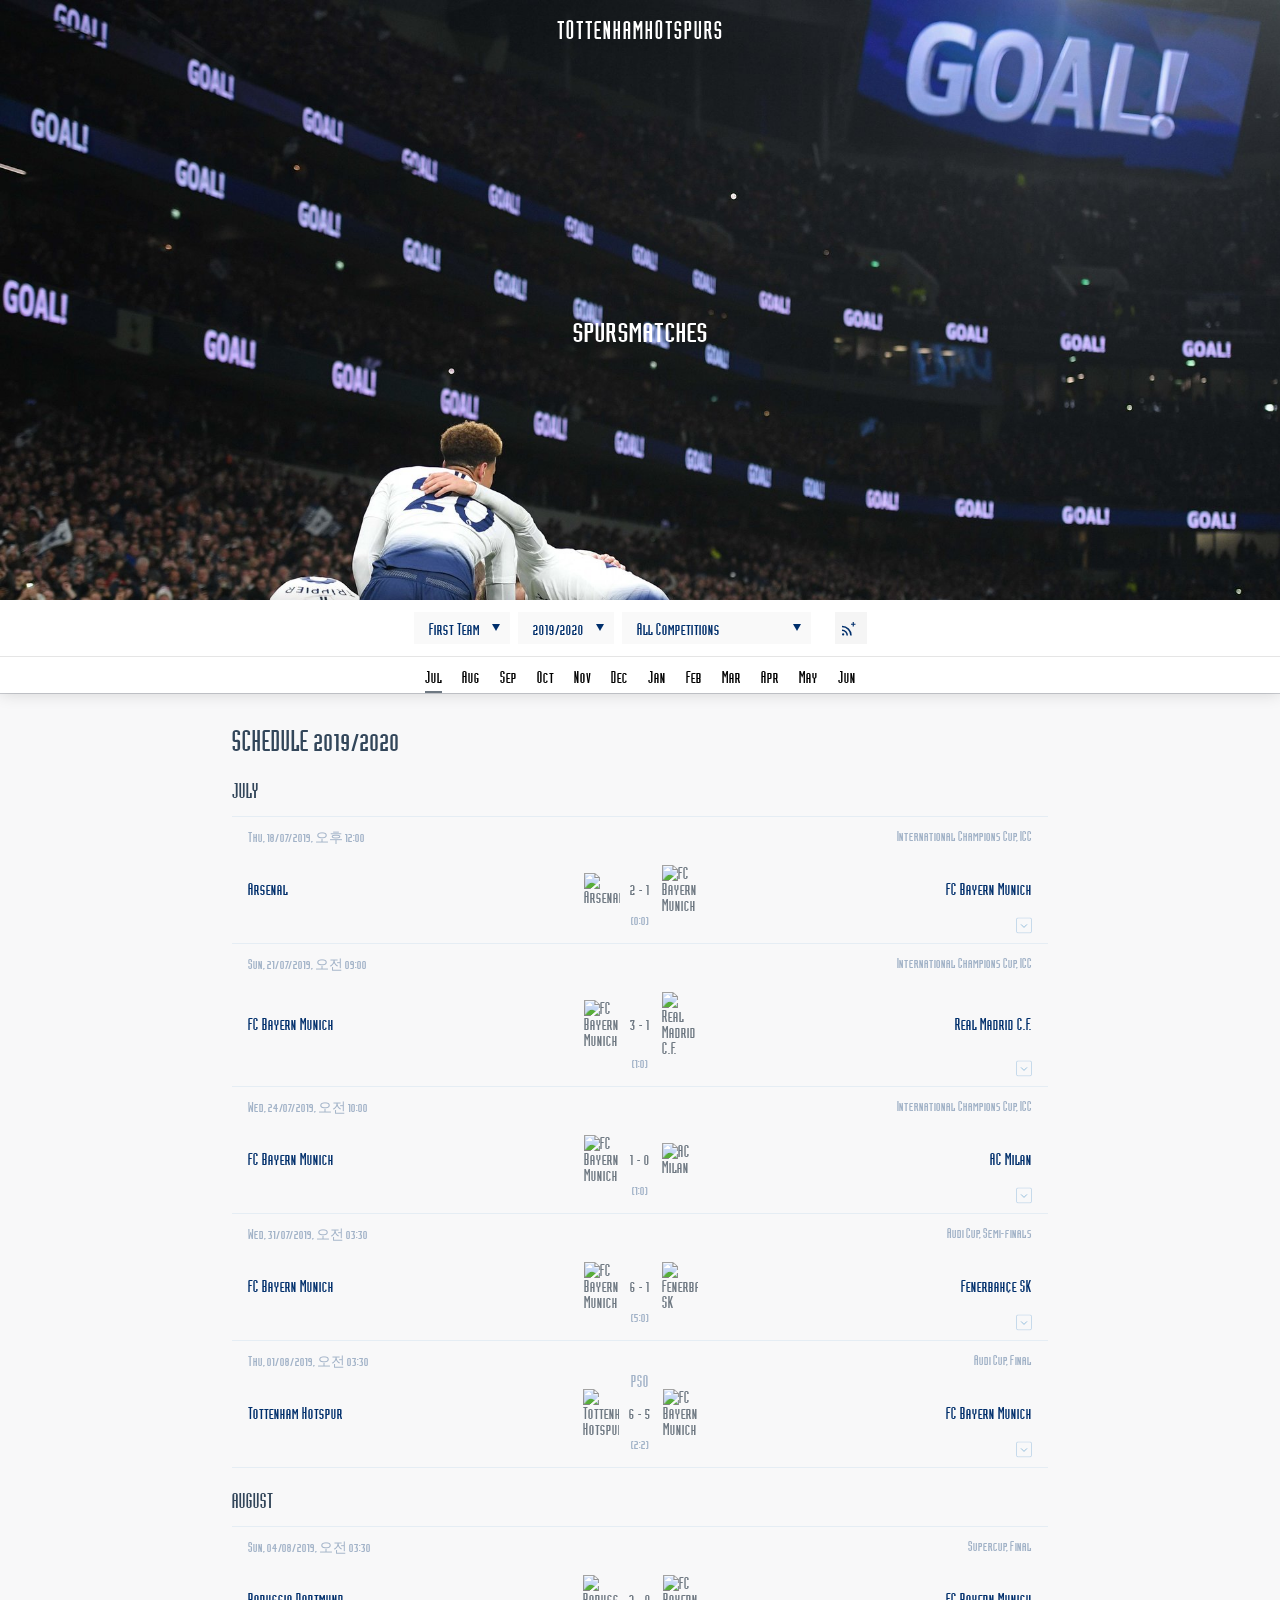
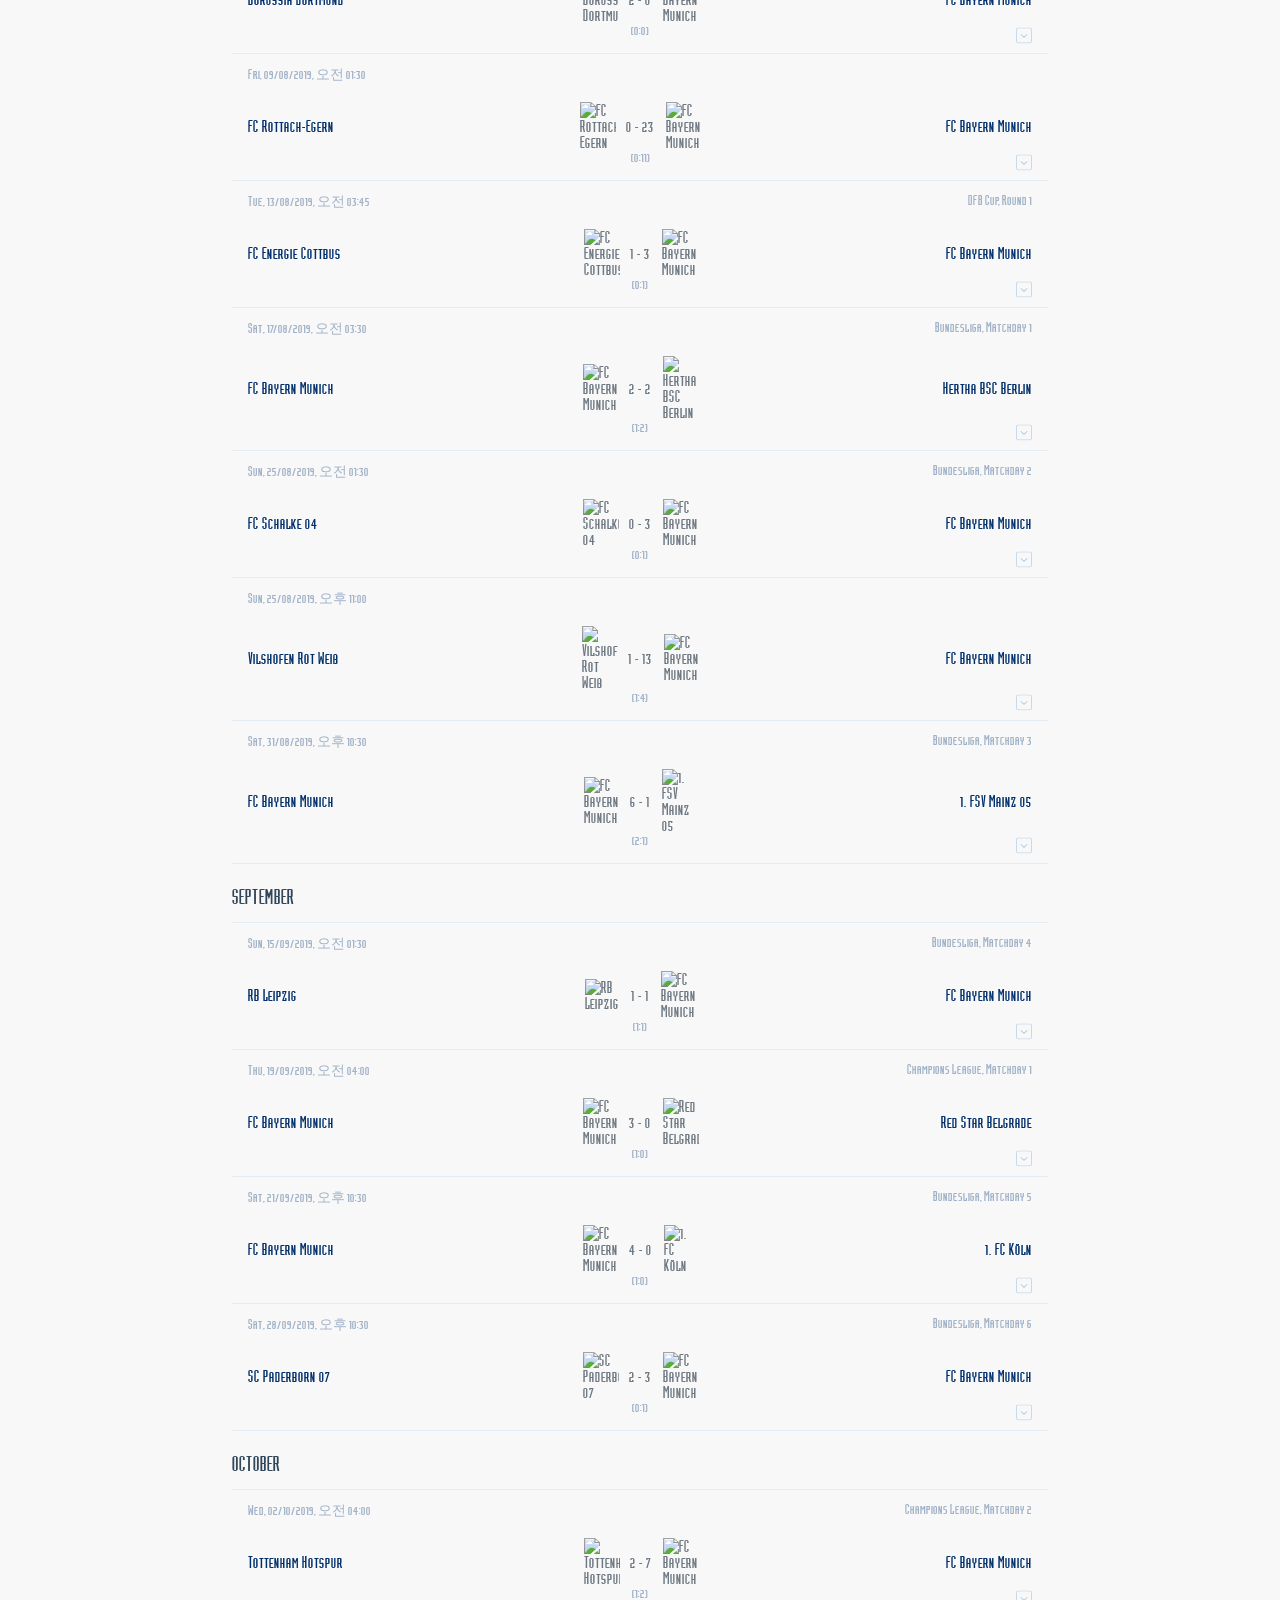
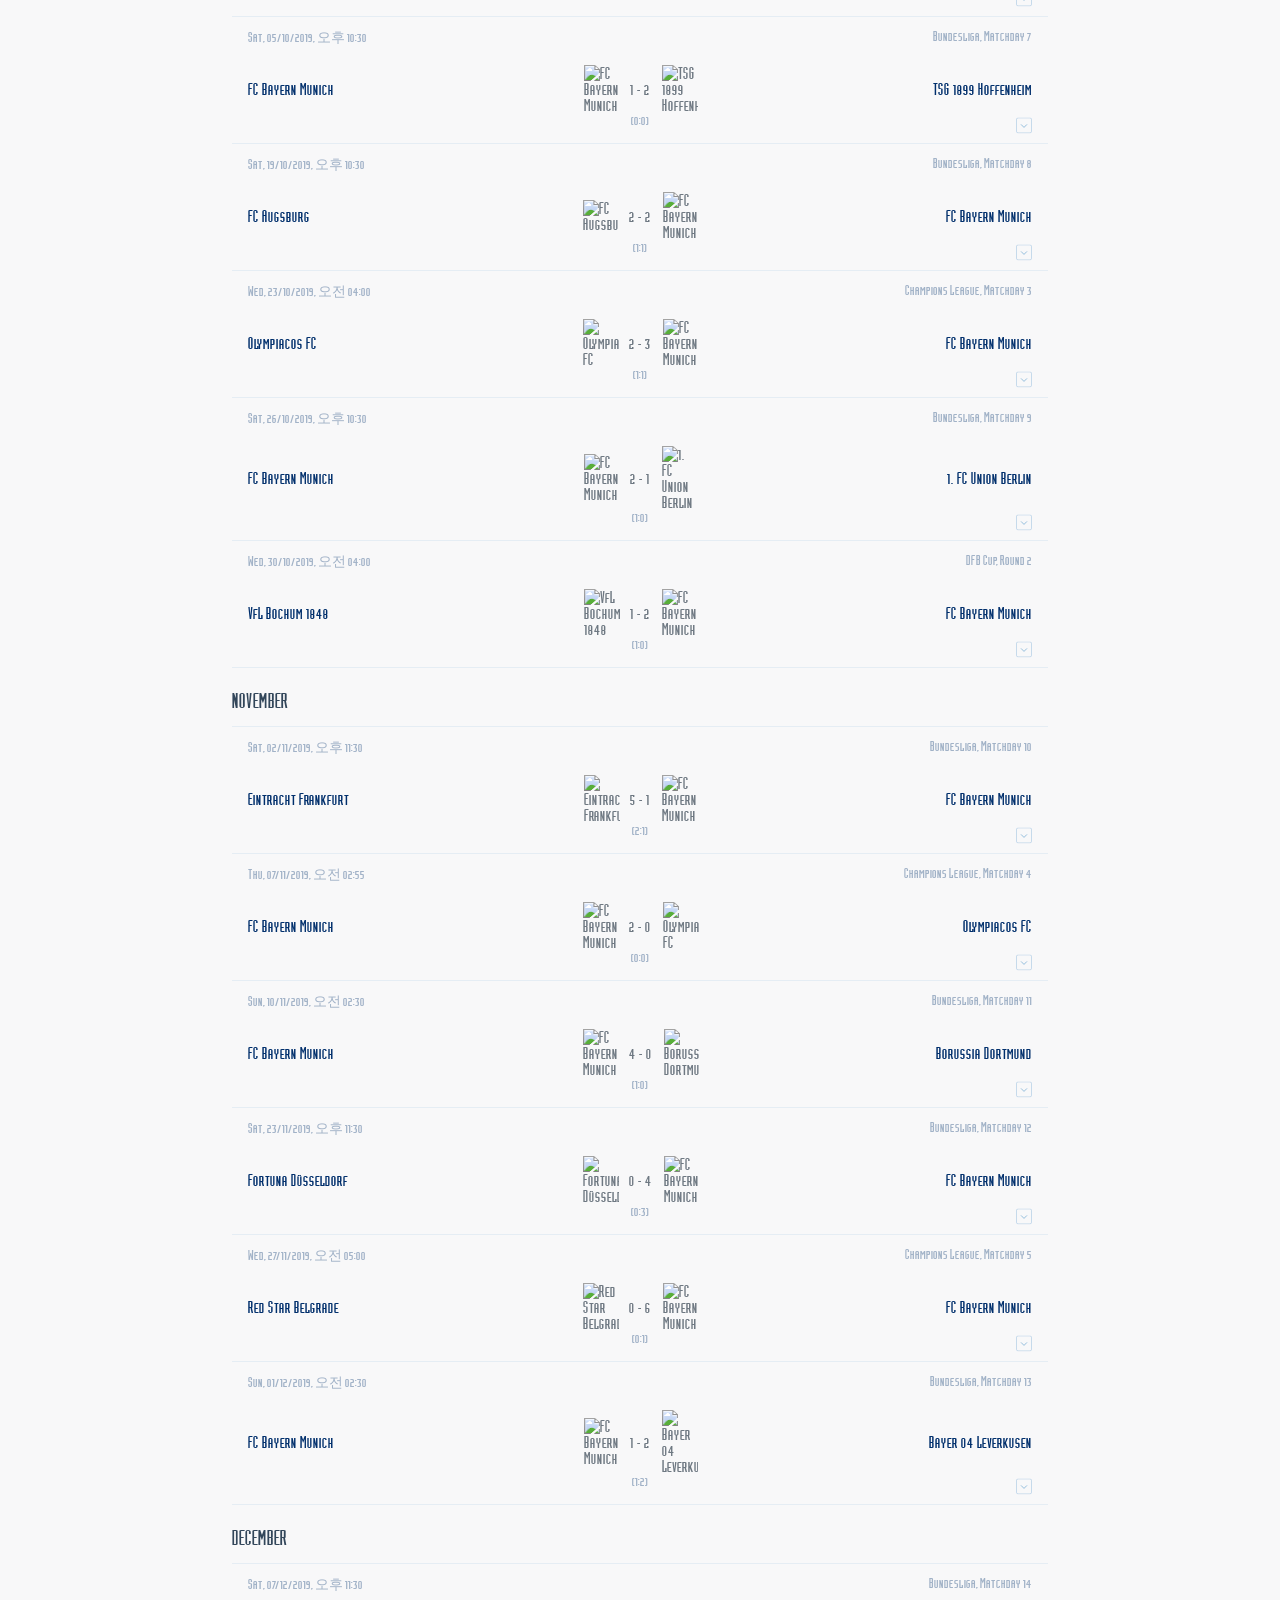
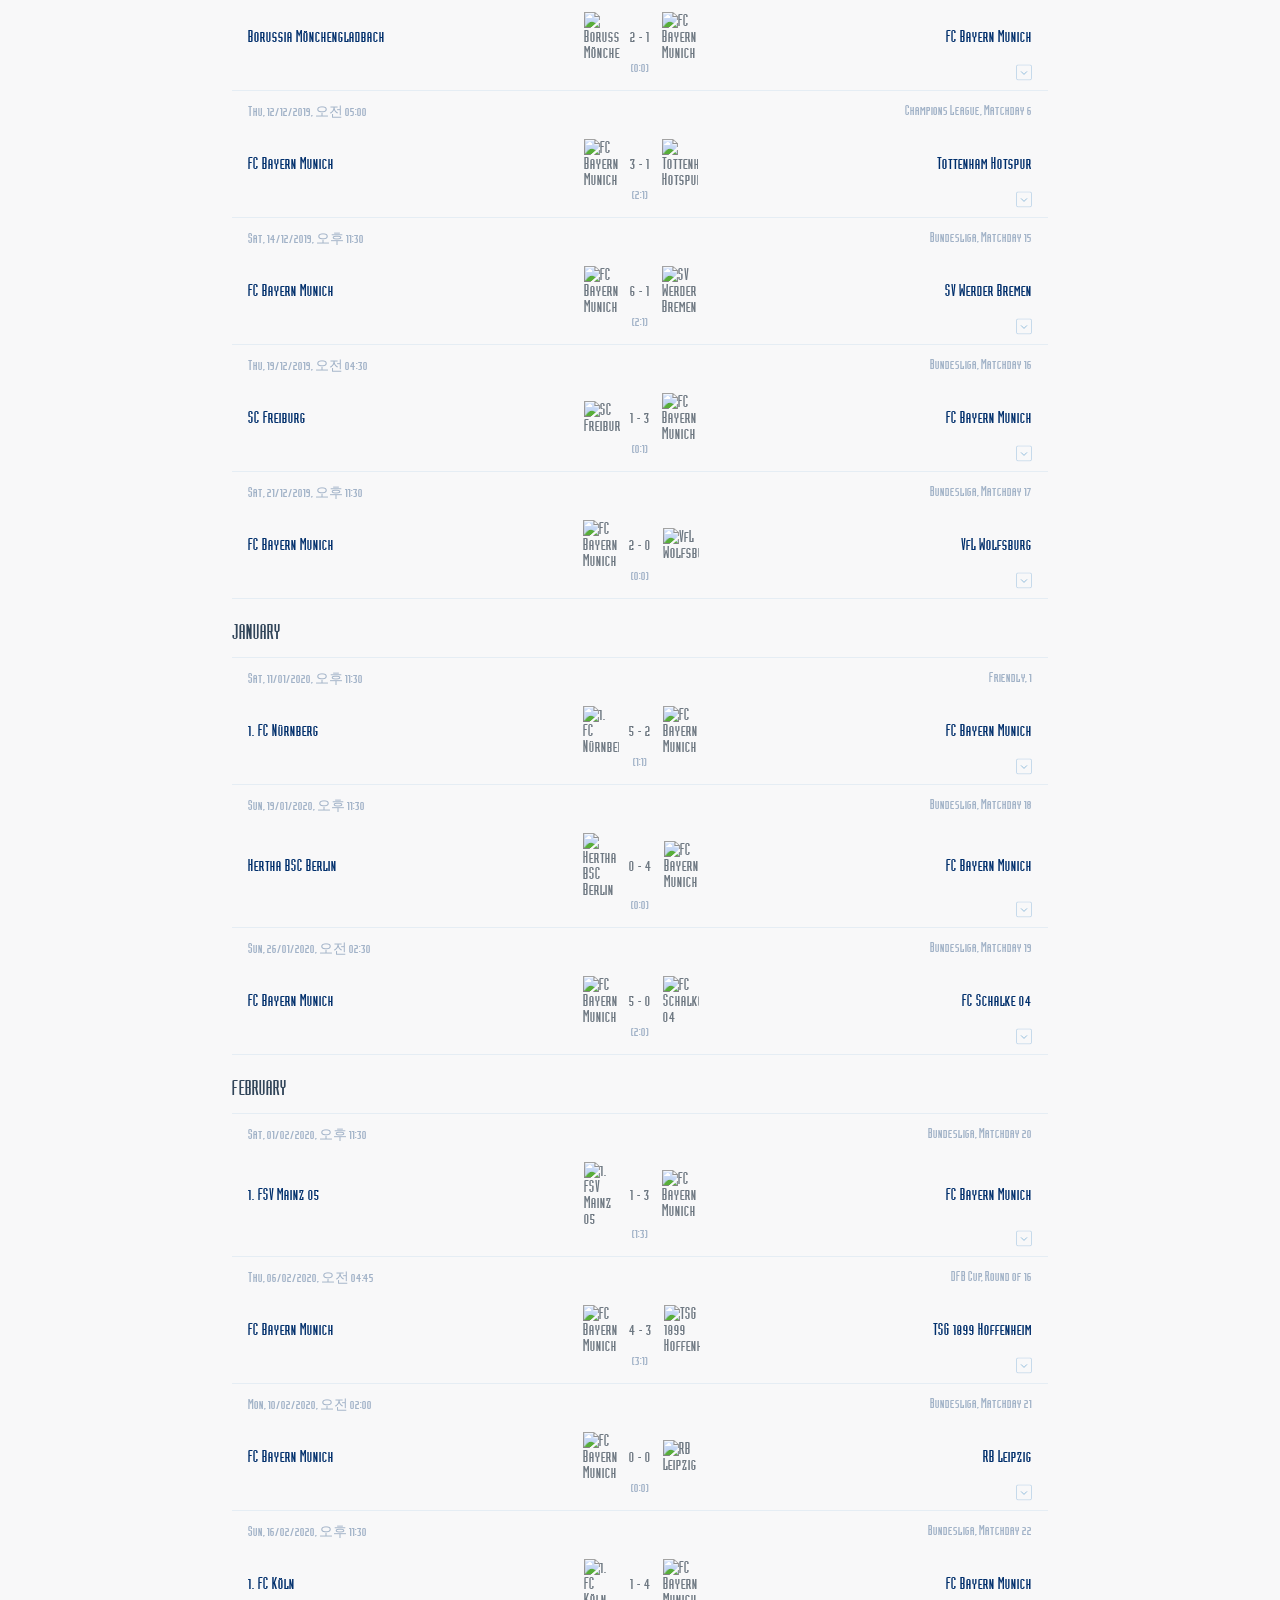
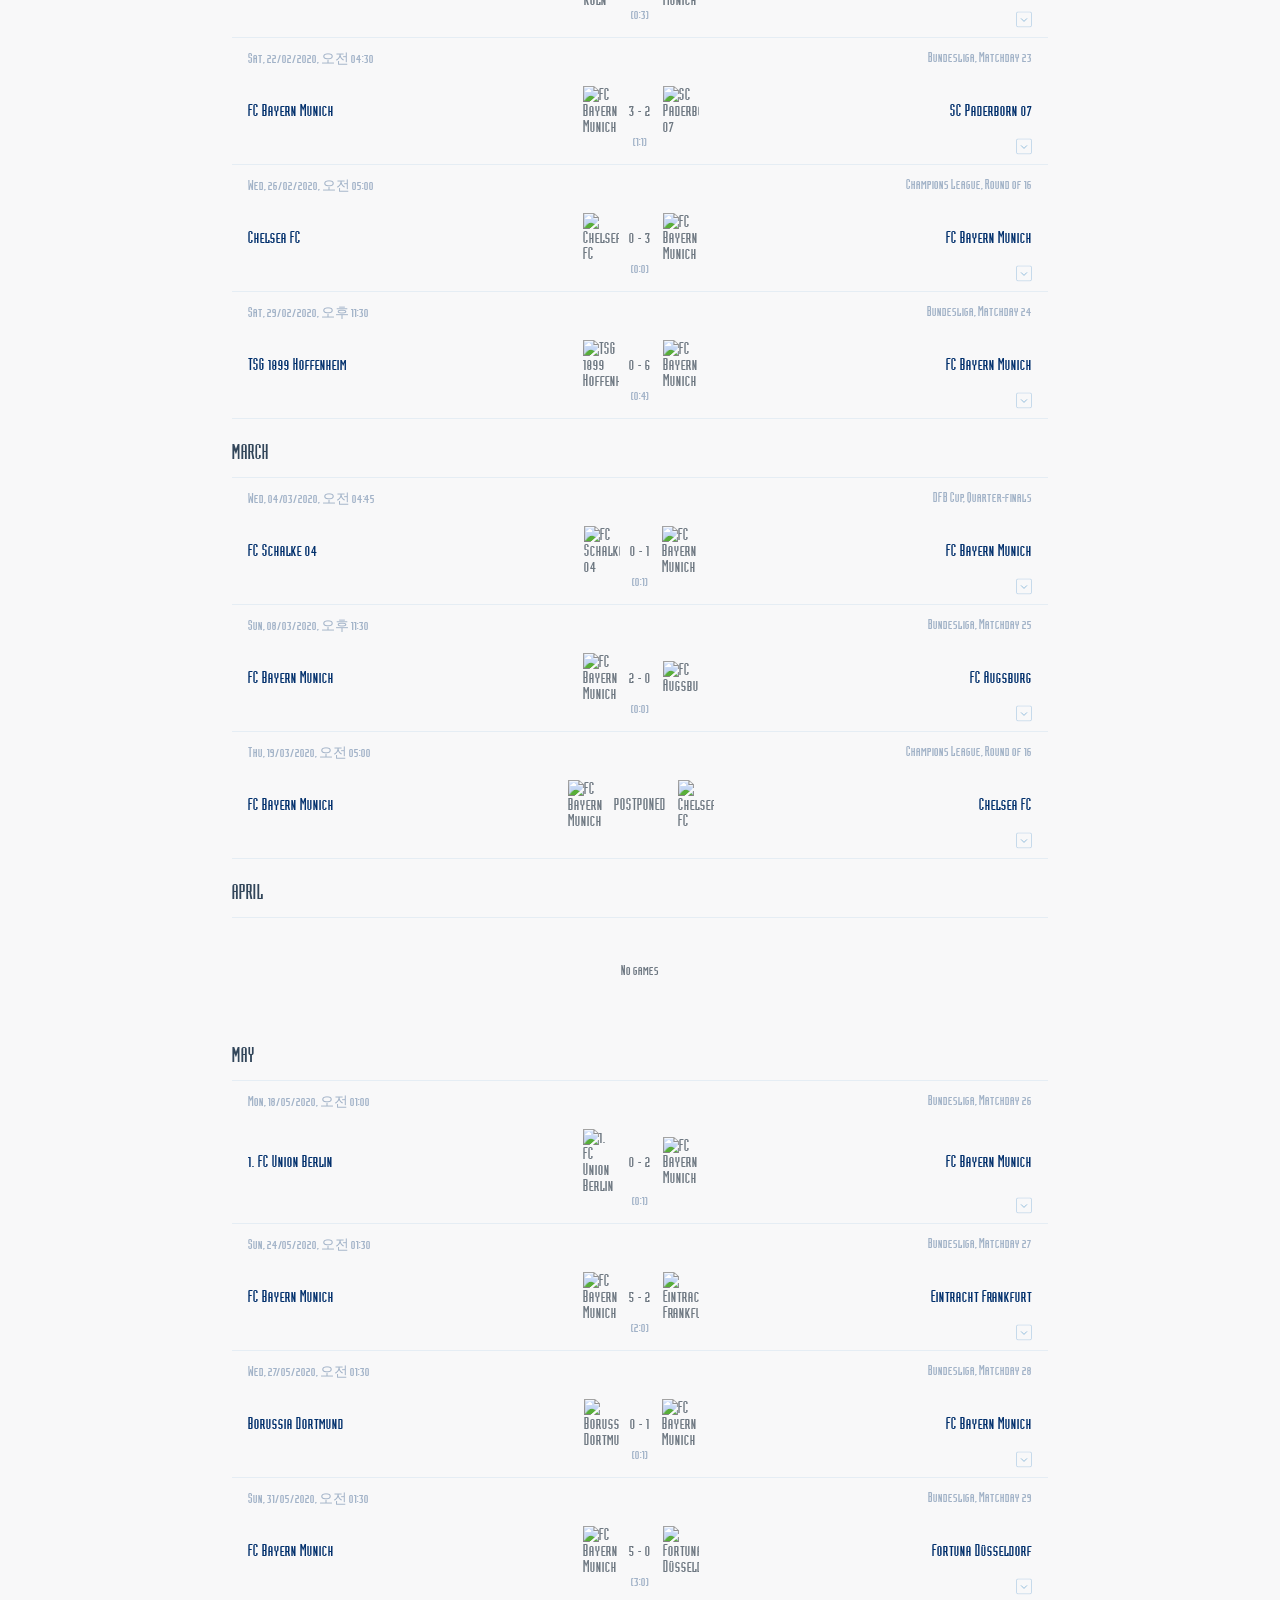
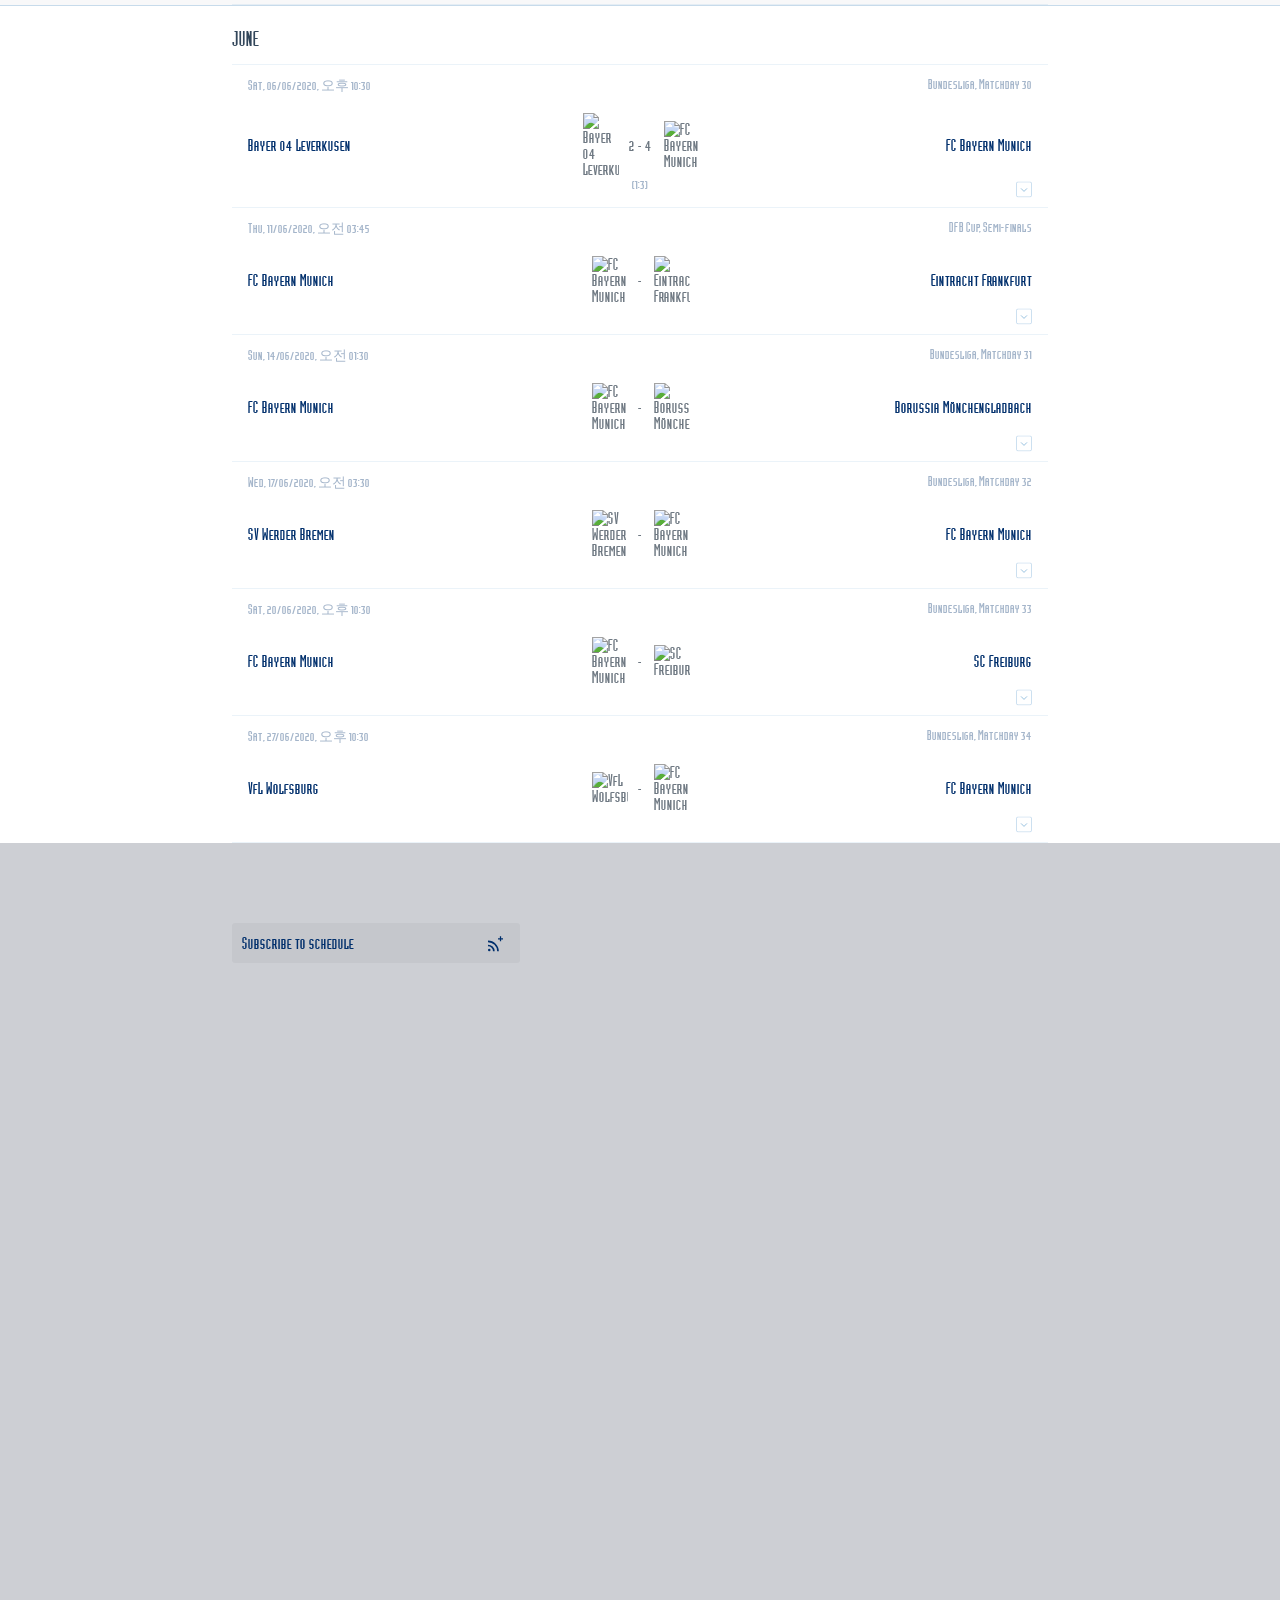
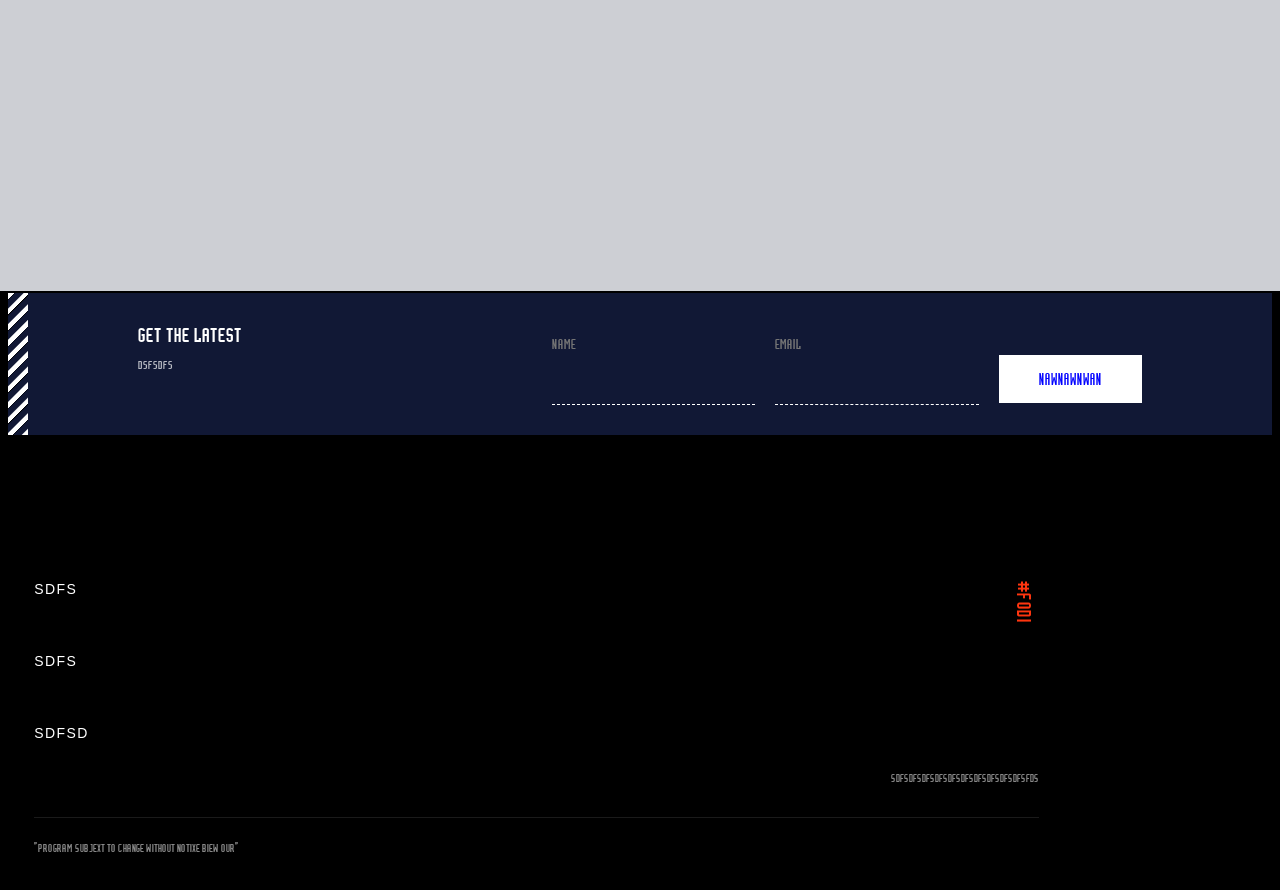
==== 0608mach.html @ 2cc0d345 "aa aa" ====
<!DOCTYPE html>
<html lang="en">
<head>
    <meta charset="UTF-8">
    <meta name="viewport" content="width=device-width, user-scalable=no, initial-scale=1.0, maximum-scale=1.0, minimum-scale=1.0">
    <meta http-equiv="X-UA-Compatible" content="ie=edge">
    <title>Document</title>
    <!-- font awesome -->
    <link rel="stylesheet" href="https://stackpath.bootstrapcdn.com/font-awesome/4.7.0/css/font-awesome.min.css">
    <link rel="stylesheet" href="css/mach.css">
</head>

<body>
   <div id="header"></div>
     <div class="container-fluid hero">
                <h1 id="hero-title">spursmatches</h1>
            </div>
    <div class="main-content-wrapper">
      <section id="content">
       <div class="wrapper">
        <div class="wrapper-inner">
        <div>
         <div class="hst-container" id="fcb-teaser-container">                         <div class="hst-container-item box-basic box-teaser w-3 h-2">
          <div class="fcbm-matchplan">
          <div class="fcbm-matchplan-navigation">
          <div class="fcbm-matchplan-navigation__selection">
           <div class="fcbm-matchplan-navigation__select-team">
           <div class="fcbm-select">
           <select class="fcbm-select__control" data-fcbm-select-url-redirect="">
            <option selected="" value="/en/fixtures/profis">First Team</option>
            <option value="/en/fixtures/amateure">Amateure</option>
            <option value="/en/fixtures/frauen">Women</option>
            <option value="/en/fixtures/frauen-2">Women 2</option>
            <option value="/en/fixtures/u19">U19</option>
            <option value="/en/fixtures/u17">U17</option>
         </select>
            <div class="fcbm-select__arrow">
             <svg class="fcbm-select__arrow-svg" width="8" height="7" viewBox="0 0 8 7" fill="none" xmlns="http://www.w3.org/2000/svg">
                 <path d="M4 7L0 0H8L4 7Z" fill="currentColor"></path>
       </svg>
       </div>
      </div>
      </div>
                                
                                
<div class="fcbm-matchplan-navigation__select-competition">
        <div class="fcbm-select">
         <select class="fcbm-select__control" data-fcbm-select-url-redirect="">
          <option selected="" value="/en/fixtures/profis">All Competitions</option>
          <option value="/en/fixtures/profis?competition=audi-cup">Audi Cup</option>
          <option value="/en/fixtures/profis?competition=audi-summit">Audi Football Summit</option>
          <option value="/en/fixtures/profis?competition=champions-league">Champions League</option>
          <option value="/en/fixtures/profis?competition=freundschaftsspiele">Friendly</option>
          <option value="/en/fixtures/profis?competition=bundesliga">German Bundesliga</option>
          <option value="/en/fixtures/profis?competition=dfb-pokal">German DFB-Pokal</option>
          <option value="/en/fixtures/profis?competition=international-champions-cup">International Champions Cup</option>
          <option value="/en/fixtures/profis?competition=supercup">Supercup</option>
      </select>
          
          
           <div class="fcbm-select__arrow">
           <svg class="fcbm-select__arrow-svg" width="8" height="7" viewBox="0 0 8 7" fill="none" xmlns="http://www.w3.org/2000/svg">
            <path d="M4 7L0 0H8L4 7Z" fill="currentColor"></path>
           </svg>
          </div>
      </div>
 </div>
     <div class="fcbm-matchplan-navigation__select-season fcbm-hide-on-breakpoint-down-medium">
      <div class="fcbm-select">
        <select class="fcbm-select__control" data-fcbm-select-url-redirect="">
          <option selected="" value="/en/fixtures/profis?season=2019-2020">2019/2020</option>
          <option value="/en/fixtures/profis?season=2018-2019">2018/2019</option>
          <option value="/en/fixtures/profis?season=2017-2018">2017/2018</option>
          <option value="/en/fixtures/profis?season=2016-2017">2016/2017</option>
          <option value="/en/fixtures/profis?season=2015-2016">2015/2016</option>
          <option value="/en/fixtures/profis?season=2014-2015">2014/2015</option>
          <option value="/en/fixtures/profis?season=2013-2014">2013/2014</option>
       </select>
        <div class="fcbm-select__arrow">
         <svg class="fcbm-select__arrow-svg" width="8" height="7" viewBox="0 0 8 7" fill="none" xmlns="http://www.w3.org/2000/svg">
         <path d="M4 7L0 0H8L4 7Z" fill="currentColor"></path>
         </svg>
         </div>
     </div>
  </div>
        <div class="fcbm-matchplan-navigation__subscription-button fcbm-hide-on-breakpoint-down-medium">
           <button class="fcbm-subscription__top-button" data-fcbm-js-subscription-button="" data-id="697" data-lang="en}">
           <svg width="24" height="20" class="fcbm-subscription-button__icon" viewBox="0 -4 24 24" fill="none">
            <path d="M12 18C12 11.373 6.627 6 0 6m7 12a7 7 0 0 0-7-7" stroke="#002F6C" stroke-width="2"></path>
             <circle cx="1.5" cy="16.5" r="1.5" fill="#002F6C"></circle>
            <path d="M15 0v6m-3-3h6" stroke="#002F6C" stroke-width="1.5"></path>
            </svg>
           </button>
         </div>


      <div class="fcbm-row fcbm-hide-on-breakpoint-up-medium">
         <div class="fcbm-matchplan-navigation__select-season">
           <div class="fcbm-select">
            <select class="fcbm-select__control" data-fcbm-select-url-redirect="">
                <option selected="" value="/en/fixtures/profis?season=2019-2020">2019/2020</option>
                 <option value="/en/fixtures/profis?season=2018-2019">2018/2019</option>
                 <option value="/en/fixtures/profis?season=2017-2018">2017/2018</option>
                 <option value="/en/fixtures/profis?season=2016-2017">2016/2017</option>
                 <option value="/en/fixtures/profis?season=2015-2016">2015/2016</option>
                 <option value="/en/fixtures/profis?season=2014-2015">2014/2015</option>
                 <option value="/en/fixtures/profis?season=2013-2014">2013/2014</option>
            </select>
                 
                 
              <div class="fcbm-select__arrow">
              <svg class="fcbm-select__arrow-svg" width="8" height="7" viewBox="0 0 8 7" fill="none" xmlns="http://www.w3.org/2000/svg">
              <path d="M4 7L0 0H8L4 7Z" fill="currentColor"></path>
             </svg>
            </div>
         </div>
     </div>
      
      
       <div class="fcbm-matchplan-navigation__subscription-button">
        <button class="fcbm-subscription__top-button" data-fcbm-js-subscription-button="" data-id="697" data-lang="en">
         <svg width="24" height="20" class="fcbm-subscription-button__icon" viewBox="0 -4 24 24" fill="none">
          <path d="M12 18C12 11.373 6.627 6 0 6m7 12a7 7 0 0 0-7-7" stroke="#ffffff" stroke-width="2"></path>
           <circle cx="1.5" cy="16.5" r="1.5" fill="#ffffff"></circle>
            <path d="M15 0v6m-3-3h6" stroke="#ffffff" stroke-width="1.5"></path>
          </svg>
         </button>
       </div>
     </div>
                                        </div>

                                        <div class="fcbm-matchplan-navigation__separator"></div>

                                        <div class="fcbm-matchplan-navigation__month-navigate-container">
                                            <nav class="fcbm-matchplan-navigation__month-navigate">
                                                <div class="fcbm-month-toggle fcbm-unselectable-text">
                                                    <ul class="fcbm-month-toggle__list">
                                                        <li class="fcbm-month-toggle__list-item fcbm-month-toggle__list-item--current">
                                                            <a title="July" class="fcbm-month-toggle__link" href="#fcbm-anchor-month-7-2019">Jul</a>
                                                        </li>
                                                        <li class="fcbm-month-toggle__list-item">
                                                            <a title="August" class="fcbm-month-toggle__link" href="#fcbm-anchor-month-8-2019">Aug</a>
                                                        </li>
                                                        <li class="fcbm-month-toggle__list-item">
                                                            <a title="September" class="fcbm-month-toggle__link" href="#fcbm-anchor-month-9-2019">Sep</a>
                                                        </li>
                                                        <li class="fcbm-month-toggle__list-item">
                                                            <a title="October" class="fcbm-month-toggle__link" href="#fcbm-anchor-month-10-2019">Oct</a>
                                                        </li>
                                                        <li class="fcbm-month-toggle__list-item">
                                                            <a title="November" class="fcbm-month-toggle__link" href="#fcbm-anchor-month-11-2019">Nov</a>
                                                        </li>
                                                        <li class="fcbm-month-toggle__list-item">
                                                            <a title="December" class="fcbm-month-toggle__link" href="#fcbm-anchor-month-12-2019">Dec</a>
                                                        </li>
                                                        <li class="fcbm-month-toggle__list-item">
                                                            <a title="January" class="fcbm-month-toggle__link" href="#fcbm-anchor-month-1-2020">Jan</a>
                                                        </li>
                                                        <li class="fcbm-month-toggle__list-item">
                                                            <a title="February" class="fcbm-month-toggle__link" href="#fcbm-anchor-month-2-2020">Feb</a>
                                                        </li>
                                                        <li class="fcbm-month-toggle__list-item">
                                                            <a title="March" class="fcbm-month-toggle__link" href="#fcbm-anchor-month-3-2020">Mar</a>
                                                        </li>
                                                        <li class="fcbm-month-toggle__list-item">
                                                            <a title="April" class="fcbm-month-toggle__link" href="#fcbm-anchor-month-4-2020">Apr</a>
                                                        </li>
                                                        <li class="fcbm-month-toggle__list-item">
                                                            <a title="May" class="fcbm-month-toggle__link" href="#fcbm-anchor-month-5-2020">May</a>
                                                        </li>
                                                        <li class="fcbm-month-toggle__list-item">
                                                            <a title="June" class="fcbm-month-toggle__link" href="#fcbm-anchor-month-6-2020">Jun</a>
                                                        </li>
                                                    </ul>
                                                </div>
                                            </nav>
                                        </div>
                                    </div>

                                    <div class="fcbm-matchplan-navigation__month-navigate-container-stick">

                                        <nav class="fcbm-matchplan-navigation__month-navigate">
                                            <div class="fcbm-month-toggle fcbm-unselectable-text">
                                                <ul class="fcbm-month-toggle__list">

                                                    <li class="fcbm-month-toggle__list-item ">
                                                        <a title="July" class="fcbm-month-toggle__link" href="#fcbm-anchor-month-7-2019">Jul</a>
                                                    </li>
                                                    <li class="fcbm-month-toggle__list-item ">
                                                        <a title="August" class="fcbm-month-toggle__link" href="#fcbm-anchor-month-8-2019">Aug</a>
                                                    </li>
                                                    <li class="fcbm-month-toggle__list-item ">
                                                        <a title="September" class="fcbm-month-toggle__link" href="#fcbm-anchor-month-9-2019">Sep</a>
                                                    </li>
                                                    <li class="fcbm-month-toggle__list-item ">
                                                        <a title="October" class="fcbm-month-toggle__link" href="#fcbm-anchor-month-10-2019">Oct</a>
                                                    </li>
                                                    <li class="fcbm-month-toggle__list-item ">
                                                        <a title="November" class="fcbm-month-toggle__link" href="#fcbm-anchor-month-11-2019">Nov</a>
                                                    </li>
                                                    <li class="fcbm-month-toggle__list-item ">
                                                        <a title="December" class="fcbm-month-toggle__link" href="#fcbm-anchor-month-12-2019">Dec</a>
                                                    </li>
                                                    <li class="fcbm-month-toggle__list-item ">
                                                        <a title="January" class="fcbm-month-toggle__link" href="#fcbm-anchor-month-1-2020">Jan</a>
                                                    </li>
                                                    <li class="fcbm-month-toggle__list-item ">
                                                        <a title="February" class="fcbm-month-toggle__link" href="#fcbm-anchor-month-2-2020">Feb</a>
                                                    </li>
                                                    <li class="fcbm-month-toggle__list-item ">
                                                        <a title="March" class="fcbm-month-toggle__link" href="#fcbm-anchor-month-3-2020">Mar</a>
                                                    </li>
                                                    <li class="fcbm-month-toggle__list-item ">
                                                        <a title="April" class="fcbm-month-toggle__link" href="#fcbm-anchor-month-4-2020">Apr</a>
                                                    </li>
                                                    <li class="fcbm-month-toggle__list-item ">
                                                        <a title="May" class="fcbm-month-toggle__link" href="#fcbm-anchor-month-5-2020">May</a>
                                                    </li>
                                                    <li class="fcbm-month-toggle__list-item fcbm-month-toggle__list-item--current">
                                                        <a title="June" class="fcbm-month-toggle__link" href="#fcbm-anchor-month-6-2020">Jun</a>
                                                    </li>
                                                </ul>
                                            </div>
                                        </nav>
                                    </div>

                                    <div class="fcbm-matchplan__matches">
                                        <div class="fcbm-matchplan__headline">
                                            <h3>
                                                <!-- @content-start -->
                                                Schedule 2019/2020
                                                <!-- @content-end -->
                                            </h3>
                                        </div>

                                        <div class="fcbm-matchplan__matches-list fcbm-matchplan__matches-list--past">

                                            <div>
                                                <h3 class="fcbm-matchplan__month-name">
                                                    <a id="fcbm-anchor-month-7-2019"></a>July
                                                </h3>
                                                <div class="fcbm-match ">
                                                    <div class="fcbm-match__info">
                                                        <span class="fcbm-match__date" data-match-time="{
                            &quot;type&quot;:&quot;long&quot;,
                            &quot;showDay&quot;:&quot;true&quot;,
                            &quot;migrationDateFormat&quot;:&quot;true&quot;,
                            &quot;startTime&quot;:&quot;2019-07-18T05:00:00+02:00&quot;,
                            &quot;endTime&quot;:&quot;&quot;}">Thu, 18/07/2019, 오후 12:00</span>

                                                        <span class="fcbm-match__competition">
                                                            International Champions Cup, ICC
                                                        </span>
                                                    </div>


                                                    <div class="fcbm-match__prefix">

                                                    </div>
                                                    <div class="fcbm-match__result">
                                                        <div class="fcbm-match__team-name fcbm-match__team-name--home">
                                                            <span class="fcbm-match__team-name-value-long">Arsenal</span>
                                                            <span class="fcbm-match__team-name-value-medium" title="Arsenal">Arsenal</span>
                                                        </div>

                                                        <div class="fcbm-match__scoring">
                                                            <div class="fcbm-match__emblem fcbm-match__emblem--home">
                                                                <img class="fcbm-match__emblem-image" src="https://img.fcbayern.com/image/fetch/f_auto,h_220,q_auto:good,w_220/https://fcbayern.com/binaries/content/gallery/fc-bayern/logos/international/arsenalfc500x500.png%3Fv%3D1468929431134" alt="Arsenal">
                                                            </div>

                                                            <div class="fcbm-match__score">
                                                                2 - 1
                                                            </div>

                                                            <div class="fcbm-match__emblem fcbm-match__emblem--away">
                                                                <img class="fcbm-match__emblem-image" src="https://img.fcbayern.com/image/fetch/f_auto,h_220,q_auto:good,w_220/https://fcbayern.com/binaries/content/gallery/fc-bayern/logos/bundesliga/480px-logo_fc_bayern_munchen.svg.png%3Fv%3D1502975949150" alt="FC Bayern Munich">
                                                            </div>
                                                        </div>

                                                        <div class="fcbm-match__team-name fcbm-match__team-name--away">
                                                            <span class="fcbm-match__team-name-value-long">FC Bayern Munich</span>
                                                            <span class="fcbm-match__team-name-value-medium" title="FC Bayern Munich">FC Bayern</span>
                                                        </div>
                                                    </div>

                                                    <div class="fcbm-match__appendix">
                                                        (0:0)

                                                    </div>


                                                    <div class="fcbm-match__actions">
                                                        <a class="fcb-tooltip fcbm-match__action-toggle" data-fcb-tooltip-class="fcb-tooltip-matchplan" data-fcb-tooltip="#links-entry-July-0">
                                                            <svg class="fcb-tooltip fcbm-match__action-toggle-svg" width="16" height="16" viewBox="0 0 16 16" fill="none" xmlns="http://www.w3.org/2000/svg">
                                                                <path opacity="0.4" d="M5 7L8 10L11 7" stroke="#0066B2"></path>
                                                                <rect opacity="0.2" x="0.5" y="0.5" width="15" height="15" rx="1.5" stroke="#0066B2"></rect>
                                                            </svg>
                                                        </a>

                                                        <!-- Render only as the data source for the `fcb-tooltip` dropdown mechanism -->
                                                        <ul class="fcbm-match__actions-template" id="links-entry-July-0">
                                                            <li>
                                                                <a href="/en/matches/profis/international-champions-cup/2019-2020/fc-arsenal-fc-bayern-muenchen-18-07-2019-matchreport" title="Match report">
                                                                    Match report
                                                                </a>
                                                                <a href="/en/matches/profis/international-champions-cup/2019-2020/fc-arsenal-fc-bayern-muenchen-18-07-2019-images" title="Gallery">
                                                                    Gallery
                                                                </a>
                                                                <a href="/en/matches/profis/international-champions-cup/2019-2020/fc-arsenal-fc-bayern-muenchen-18-07-2019-videos" title="FC Bayern.tv">
                                                                    FC Bayern.tv
                                                                </a>
                                                                <a href="/en/matches/profis/international-champions-cup/2019-2020/fc-arsenal-fc-bayern-muenchen-18-07-2019-schedule" title="Schedule">
                                                                    Schedule
                                                                </a>
                                                                <a href="/en/matches/profis/international-champions-cup/2019-2020/fc-arsenal-fc-bayern-muenchen-18-07-2019-lineup" title="Line-up">
                                                                    Line-up
                                                                </a>
                                                                <a href="/en/matches/profis/international-champions-cup/2019-2020/fc-arsenal-fc-bayern-muenchen-18-07-2019-preliminary-report" title="Match preview">
                                                                    Match preview
                                                                </a>
                                                                <a href="/en/matches/profis/international-champions-cup/2019-2020/fc-arsenal-fc-bayern-muenchen-18-07-2019-matchstatistics" title="Match stats">
                                                                    Match stats
                                                                </a>
                                                                <a href="/en/matches/profis/international-champions-cup/2019-2020/fc-arsenal-fc-bayern-muenchen-18-07-2019-news" title="News">
                                                                    News
                                                                </a>
                                                            </li>
                                                        </ul>
                                                    </div>
                                                </div>
                                                <div class="fcbm-match ">
                                                    <div class="fcbm-match__info">
                                                        <span class="fcbm-match__date" data-match-time="{
                            &quot;type&quot;:&quot;long&quot;,
                            &quot;showDay&quot;:&quot;true&quot;,
                            &quot;migrationDateFormat&quot;:&quot;true&quot;,
                            &quot;startTime&quot;:&quot;2019-07-21T02:00:00+02:00&quot;,
                            &quot;endTime&quot;:&quot;&quot;}">Sun, 21/07/2019, 오전 09:00</span>

                                                        <span class="fcbm-match__competition">
                                                            International Champions Cup, ICC
                                                        </span>
                                                    </div>


                                                    <div class="fcbm-match__prefix">

                                                    </div>
                                                    <div class="fcbm-match__result">
                                                        <div class="fcbm-match__team-name fcbm-match__team-name--home">
                                                            <span class="fcbm-match__team-name-value-long">FC Bayern Munich</span>
                                                            <span class="fcbm-match__team-name-value-medium" title="FC Bayern Munich">FC Bayern</span>
                                                        </div>

                                                        <div class="fcbm-match__scoring">
                                                            <div class="fcbm-match__emblem fcbm-match__emblem--home">
                                                                <img class="fcbm-match__emblem-image" src="https://img.fcbayern.com/image/fetch/f_auto,h_220,q_auto:good,w_220/https://fcbayern.com/binaries/content/gallery/fc-bayern/logos/bundesliga/480px-logo_fc_bayern_munchen.svg.png%3Fv%3D1502975949150" alt="FC Bayern Munich">
                                                            </div>

                                                            <div class="fcbm-match__score">
                                                                3 - 1
                                                            </div>

                                                            <div class="fcbm-match__emblem fcbm-match__emblem--away">
                                                                <img class="fcbm-match__emblem-image" src="https://img.fcbayern.com/image/fetch/f_auto,h_220,q_auto:good,w_220/https://fcbayern.com/binaries/content/gallery/fc-bayern/logos/international/real_madrid_logo.png%3Fv%3D1467022930234" alt="Real Madrid C.F.">
                                                            </div>
                                                        </div>

                                                        <div class="fcbm-match__team-name fcbm-match__team-name--away">
                                                            <span class="fcbm-match__team-name-value-long">Real Madrid C.F.</span>
                                                            <span class="fcbm-match__team-name-value-medium" title="Real Madrid C.F.">Real Madrid</span>
                                                        </div>
                                                    </div>

                                                    <div class="fcbm-match__appendix">
                                                        (1:0)

                                                    </div>


                                                    <div class="fcbm-match__actions">
                                                        <a class="fcb-tooltip fcbm-match__action-toggle" data-fcb-tooltip-class="fcb-tooltip-matchplan" data-fcb-tooltip="#links-entry-July-1">
                                                            <svg class="fcb-tooltip fcbm-match__action-toggle-svg" width="16" height="16" viewBox="0 0 16 16" fill="none" xmlns="http://www.w3.org/2000/svg">
                                                                <path opacity="0.4" d="M5 7L8 10L11 7" stroke="#0066B2"></path>
                                                                <rect opacity="0.2" x="0.5" y="0.5" width="15" height="15" rx="1.5" stroke="#0066B2"></rect>
                                                            </svg>
                                                        </a>

                                                        <!-- Render only as the data source for the `fcb-tooltip` dropdown mechanism -->
                                                        <ul class="fcbm-match__actions-template" id="links-entry-July-1">
                                                            <li>
                                                                <a href="/en/matches/profis/international-champions-cup/2019-2020/fc-bayern-muenchen-real-madrid-21-07-2019-matchreport" title="Match report">
                                                                    Match report
                                                                </a>
                                                                <a href="/en/matches/profis/international-champions-cup/2019-2020/fc-bayern-muenchen-real-madrid-21-07-2019-images" title="Gallery">
                                                                    Gallery
                                                                </a>
                                                                <a href="/en/matches/profis/international-champions-cup/2019-2020/fc-bayern-muenchen-real-madrid-21-07-2019-videos" title="FC Bayern.tv">
                                                                    FC Bayern.tv
                                                                </a>
                                                                <a href="/en/matches/profis/international-champions-cup/2019-2020/fc-bayern-muenchen-real-madrid-21-07-2019-schedule" title="Schedule">
                                                                    Schedule
                                                                </a>
                                                                <a href="/en/matches/profis/international-champions-cup/2019-2020/fc-bayern-muenchen-real-madrid-21-07-2019-lineup" title="Line-up">
                                                                    Line-up
                                                                </a>
                                                                <a href="/en/matches/profis/international-champions-cup/2019-2020/fc-bayern-muenchen-real-madrid-21-07-2019-preliminary-report" title="Match preview">
                                                                    Match preview
                                                                </a>
                                                                <a href="/en/matches/profis/international-champions-cup/2019-2020/fc-bayern-muenchen-real-madrid-21-07-2019-matchstatistics" title="Match stats">
                                                                    Match stats
                                                                </a>
                                                                <a href="/en/matches/profis/international-champions-cup/2019-2020/fc-bayern-muenchen-real-madrid-21-07-2019-news" title="News">
                                                                    News
                                                                </a>
                                                            </li>
                                                        </ul>
                                                    </div>
                                                </div>
                                                <div class="fcbm-match ">
                                                    <div class="fcbm-match__info">
                                                        <span class="fcbm-match__date" data-match-time="{
                            &quot;type&quot;:&quot;long&quot;,
                            &quot;showDay&quot;:&quot;true&quot;,
                            &quot;migrationDateFormat&quot;:&quot;true&quot;,
                            &quot;startTime&quot;:&quot;2019-07-24T03:00:00+02:00&quot;,
                            &quot;endTime&quot;:&quot;&quot;}">Wed, 24/07/2019, 오전 10:00</span>

                                                        <span class="fcbm-match__competition">
                                                            International Champions Cup, ICC
                                                        </span>
                                                    </div>


                                                    <div class="fcbm-match__prefix">

                                                    </div>
                                                    <div class="fcbm-match__result">
                                                        <div class="fcbm-match__team-name fcbm-match__team-name--home">
                                                            <span class="fcbm-match__team-name-value-long">FC Bayern Munich</span>
                                                            <span class="fcbm-match__team-name-value-medium" title="FC Bayern Munich">FC Bayern</span>
                                                        </div>

                                                        <div class="fcbm-match__scoring">
                                                            <div class="fcbm-match__emblem fcbm-match__emblem--home">
                                                                <img class="fcbm-match__emblem-image" src="https://img.fcbayern.com/image/fetch/f_auto,h_220,q_auto:good,w_220/https://fcbayern.com/binaries/content/gallery/fc-bayern/logos/bundesliga/480px-logo_fc_bayern_munchen.svg.png%3Fv%3D1502975949150" alt="FC Bayern Munich">
                                                            </div>

                                                            <div class="fcbm-match__score">
                                                                1 - 0
                                                            </div>

                                                            <div class="fcbm-match__emblem fcbm-match__emblem--away">
                                                                <img class="fcbm-match__emblem-image" src="https://img.fcbayern.com/image/fetch/f_auto,h_220,q_auto:good,w_220/https://fcbayern.com/binaries/content/gallery/fc-bayern/logos/international/ac_mailand_logo.png%3Fv%3D1467022936101" alt="AC Milan">
                                                            </div>
                                                        </div>

                                                        <div class="fcbm-match__team-name fcbm-match__team-name--away">
                                                            <span class="fcbm-match__team-name-value-long">AC Milan</span>
                                                            <span class="fcbm-match__team-name-value-medium" title="AC Milan">AC Milan</span>
                                                        </div>
                                                    </div>

                                                    <div class="fcbm-match__appendix">
                                                        (1:0)

                                                    </div>


                                                    <div class="fcbm-match__actions">
                                                        <a class="fcb-tooltip fcbm-match__action-toggle" data-fcb-tooltip-class="fcb-tooltip-matchplan" data-fcb-tooltip="#links-entry-July-2">
                                                            <svg class="fcb-tooltip fcbm-match__action-toggle-svg" width="16" height="16" viewBox="0 0 16 16" fill="none" xmlns="http://www.w3.org/2000/svg">
                                                                <path opacity="0.4" d="M5 7L8 10L11 7" stroke="#0066B2"></path>
                                                                <rect opacity="0.2" x="0.5" y="0.5" width="15" height="15" rx="1.5" stroke="#0066B2"></rect>
                                                            </svg>
                                                        </a>

                                                        <!-- Render only as the data source for the `fcb-tooltip` dropdown mechanism -->
                                                        <ul class="fcbm-match__actions-template" id="links-entry-July-2">
                                                            <li>
                                                                <a href="/en/matches/profis/international-champions-cup/2019-2020/fc-bayern-muenchen-ac-mailand-24-07-2019-matchreport" title="Match report">
                                                                    Match report
                                                                </a>
                                                                <a href="/en/matches/profis/international-champions-cup/2019-2020/fc-bayern-muenchen-ac-mailand-24-07-2019-videos" title="FC Bayern.tv">
                                                                    FC Bayern.tv
                                                                </a>
                                                                <a href="/en/matches/profis/international-champions-cup/2019-2020/fc-bayern-muenchen-ac-mailand-24-07-2019-schedule" title="Schedule">
                                                                    Schedule
                                                                </a>
                                                                <a href="/en/matches/profis/international-champions-cup/2019-2020/fc-bayern-muenchen-ac-mailand-24-07-2019-lineup" title="Line-up">
                                                                    Line-up
                                                                </a>
                                                                <a href="/en/matches/profis/international-champions-cup/2019-2020/fc-bayern-muenchen-ac-mailand-24-07-2019-preliminary-report" title="Match preview">
                                                                    Match preview
                                                                </a>
                                                                <a href="/en/matches/profis/international-champions-cup/2019-2020/fc-bayern-muenchen-ac-mailand-24-07-2019-matchstatistics" title="Match stats">
                                                                    Match stats
                                                                </a>
                                                                <a href="/en/matches/profis/international-champions-cup/2019-2020/fc-bayern-muenchen-ac-mailand-24-07-2019-news" title="News">
                                                                    News
                                                                </a>
                                                            </li>
                                                        </ul>
                                                    </div>
                                                </div>
                                                <div class="fcbm-match ">
                                                    <div class="fcbm-match__info">
                                                        <span class="fcbm-match__date" data-match-time="{
                            &quot;type&quot;:&quot;long&quot;,
                            &quot;showDay&quot;:&quot;true&quot;,
                            &quot;migrationDateFormat&quot;:&quot;true&quot;,
                            &quot;startTime&quot;:&quot;2019-07-30T20:30:00+02:00&quot;,
                            &quot;endTime&quot;:&quot;&quot;}">Wed, 31/07/2019, 오전 03:30</span>

                                                        <span class="fcbm-match__competition">
                                                            Audi Cup, Semi-finals
                                                        </span>
                                                    </div>


                                                    <div class="fcbm-match__prefix">

                                                    </div>
                                                    <div class="fcbm-match__result">
                                                        <div class="fcbm-match__team-name fcbm-match__team-name--home">
                                                            <span class="fcbm-match__team-name-value-long">FC Bayern Munich</span>
                                                            <span class="fcbm-match__team-name-value-medium" title="FC Bayern Munich">FC Bayern</span>
                                                        </div>

                                                        <div class="fcbm-match__scoring">
                                                            <div class="fcbm-match__emblem fcbm-match__emblem--home">
                                                                <img class="fcbm-match__emblem-image" src="https://img.fcbayern.com/image/fetch/f_auto,h_220,q_auto:good,w_220/https://fcbayern.com/binaries/content/gallery/fc-bayern/logos/bundesliga/480px-logo_fc_bayern_munchen.svg.png%3Fv%3D1502975949150" alt="FC Bayern Munich">
                                                            </div>

                                                            <div class="fcbm-match__score">
                                                                6 - 1
                                                            </div>

                                                            <div class="fcbm-match__emblem fcbm-match__emblem--away">
                                                                <img class="fcbm-match__emblem-image" src="https://img.fcbayern.com/image/fetch/f_auto,h_220,q_auto:good,w_220/https://fcbayern.com/binaries/content/gallery/fc-bayern/logos/international/fenerbahce_spor_kulubu.png%3Fv%3D1561382696429" alt="Fenerbahçe SK">
                                                            </div>
                                                        </div>

                                                        <div class="fcbm-match__team-name fcbm-match__team-name--away">
                                                            <span class="fcbm-match__team-name-value-long">Fenerbahçe SK</span>
                                                            <span class="fcbm-match__team-name-value-medium" title="Fenerbahçe SK">Fenerbahçe</span>
                                                        </div>
                                                    </div>

                                                    <div class="fcbm-match__appendix">
                                                        (5:0)

                                                    </div>


                                                    <div class="fcbm-match__actions">
                                                        <a class="fcb-tooltip fcbm-match__action-toggle" data-fcb-tooltip-class="fcb-tooltip-matchplan" data-fcb-tooltip="#links-entry-July-3">
                                                            <svg class="fcb-tooltip fcbm-match__action-toggle-svg" width="16" height="16" viewBox="0 0 16 16" fill="none" xmlns="http://www.w3.org/2000/svg">
                                                                <path opacity="0.4" d="M5 7L8 10L11 7" stroke="#0066B2"></path>
                                                                <rect opacity="0.2" x="0.5" y="0.5" width="15" height="15" rx="1.5" stroke="#0066B2"></rect>
                                                            </svg>
                                                        </a>

                                                        <!-- Render only as the data source for the `fcb-tooltip` dropdown mechanism -->
                                                        <ul class="fcbm-match__actions-template" id="links-entry-July-3">
                                                            <li>
                                                                <a href="/en/matches/profis/testspiele/2019-2020/audi-cup-fc-bayern---fenerbahce-sk-matchreport" title="Match report">
                                                                    Match report
                                                                </a>
                                                                <a href="/en/matches/profis/testspiele/2019-2020/audi-cup-fc-bayern---fenerbahce-sk-videos" title="FC Bayern.tv">
                                                                    FC Bayern.tv
                                                                </a>
                                                                <a href="/en/matches/profis/testspiele/2019-2020/audi-cup-fc-bayern---fenerbahce-sk-schedule" title="Schedule">
                                                                    Schedule
                                                                </a>
                                                                <a href="/en/matches/profis/testspiele/2019-2020/audi-cup-fc-bayern---fenerbahce-sk-lineup" title="Line-up">
                                                                    Line-up
                                                                </a>
                                                                <a href="/en/matches/profis/testspiele/2019-2020/audi-cup-fc-bayern---fenerbahce-sk-liveticker" title="Live ticker">
                                                                    Live ticker
                                                                </a>
                                                                <a href="/en/matches/profis/testspiele/2019-2020/audi-cup-fc-bayern---fenerbahce-sk-preliminary-report" title="Match preview">
                                                                    Match preview
                                                                </a>
                                                                <a href="/en/matches/profis/testspiele/2019-2020/audi-cup-fc-bayern---fenerbahce-sk-matchstatistics" title="Match stats">
                                                                    Match stats
                                                                </a>
                                                                <a href="/en/matches/profis/testspiele/2019-2020/audi-cup-fc-bayern---fenerbahce-sk-news" title="News">
                                                                    News
                                                                </a>
                                                            </li>
                                                        </ul>
                                                    </div>
                                                </div>
                                                <div class="fcbm-match ">
                                                    <div class="fcbm-match__info">
                                                        <span class="fcbm-match__date" data-match-time="{
                            &quot;type&quot;:&quot;long&quot;,
                            &quot;showDay&quot;:&quot;true&quot;,
                            &quot;migrationDateFormat&quot;:&quot;true&quot;,
                            &quot;startTime&quot;:&quot;2019-07-31T20:30:00+02:00&quot;,
                            &quot;endTime&quot;:&quot;&quot;}">Thu, 01/08/2019, 오전 03:30</span>

                                                        <span class="fcbm-match__competition">
                                                            Audi Cup, Final
                                                        </span>
                                                    </div>


                                                    <div class="fcbm-match__prefix">
                                                        PSO
                                                    </div>
                                                    <div class="fcbm-match__result">
                                                        <div class="fcbm-match__team-name fcbm-match__team-name--home">
                                                            <span class="fcbm-match__team-name-value-long">Tottenham Hotspur</span>
                                                            <span class="fcbm-match__team-name-value-medium" title="Tottenham Hotspur">Hotspur</span>
                                                        </div>

                                                        <div class="fcbm-match__scoring">
                                                            <div class="fcbm-match__emblem fcbm-match__emblem--home">
                                                                <img class="fcbm-match__emblem-image" src="https://img.fcbayern.com/image/fetch/f_auto,h_220,q_auto:good,w_220/https://fcbayern.com/binaries/content/gallery/fc-bayern/logos/international/tottenham_500x500.png%3Fv%3D1468929446826" alt="Tottenham Hotspur">
                                                            </div>

                                                            <div class="fcbm-match__score">
                                                                6 - 5
                                                            </div>

                                                            <div class="fcbm-match__emblem fcbm-match__emblem--away">
                                                                <img class="fcbm-match__emblem-image" src="https://img.fcbayern.com/image/fetch/f_auto,h_220,q_auto:good,w_220/https://fcbayern.com/binaries/content/gallery/fc-bayern/logos/bundesliga/480px-logo_fc_bayern_munchen.svg.png%3Fv%3D1502975949150" alt="FC Bayern Munich">
                                                            </div>
                                                        </div>

                                                        <div class="fcbm-match__team-name fcbm-match__team-name--away">
                                                            <span class="fcbm-match__team-name-value-long">FC Bayern Munich</span>
                                                            <span class="fcbm-match__team-name-value-medium" title="FC Bayern Munich">FC Bayern</span>
                                                        </div>
                                                    </div>

                                                    <div class="fcbm-match__appendix">
                                                        (2:2)

                                                    </div>


                                                    <div class="fcbm-match__actions">
                                                        <a class="fcb-tooltip fcbm-match__action-toggle" data-fcb-tooltip-class="fcb-tooltip-matchplan" data-fcb-tooltip="#links-entry-July-4">
                                                            <svg class="fcb-tooltip fcbm-match__action-toggle-svg" width="16" height="16" viewBox="0 0 16 16" fill="none" xmlns="http://www.w3.org/2000/svg">
                                                                <path opacity="0.4" d="M5 7L8 10L11 7" stroke="#0066B2"></path>
                                                                <rect opacity="0.2" x="0.5" y="0.5" width="15" height="15" rx="1.5" stroke="#0066B2"></rect>
                                                            </svg>
                                                        </a>

                                                        <!-- Render only as the data source for the `fcb-tooltip` dropdown mechanism -->
                                                        <ul class="fcbm-match__actions-template" id="links-entry-July-4">
                                                            <li>
                                                                <a href="/en/matches/profis/testspiele/2019-2020/audi-cup-fc-bayern---tottenham-hotspur-matchreport" title="Match report">
                                                                    Match report
                                                                </a>
                                                                <a href="/en/matches/profis/testspiele/2019-2020/audi-cup-fc-bayern---tottenham-hotspur-images" title="Gallery">
                                                                    Gallery
                                                                </a>
                                                                <a href="/en/matches/profis/testspiele/2019-2020/audi-cup-fc-bayern---tottenham-hotspur-videos" title="FC Bayern.tv">
                                                                    FC Bayern.tv
                                                                </a>
                                                                <a href="/en/matches/profis/testspiele/2019-2020/audi-cup-fc-bayern---tottenham-hotspur-schedule" title="Schedule">
                                                                    Schedule
                                                                </a>
                                                                <a href="/en/matches/profis/testspiele/2019-2020/audi-cup-fc-bayern---tottenham-hotspur-lineup" title="Line-up">
                                                                    Line-up
                                                                </a>
                                                                <a href="/en/matches/profis/testspiele/2019-2020/audi-cup-fc-bayern---tottenham-hotspur-liveticker" title="Live ticker">
                                                                    Live ticker
                                                                </a>
                                                                <a href="/en/matches/profis/testspiele/2019-2020/audi-cup-fc-bayern---tottenham-hotspur-matchstatistics" title="Match stats">
                                                                    Match stats
                                                                </a>
                                                                <a href="/en/matches/profis/testspiele/2019-2020/audi-cup-fc-bayern---tottenham-hotspur-news" title="News">
                                                                    News
                                                                </a>
                                                            </li>
                                                        </ul>
                                                    </div>
                                                </div>
                                            </div>
                                            <div>
                                                <h3 class="fcbm-matchplan__month-name">
                                                    <a id="fcbm-anchor-month-8-2019"></a>August
                                                </h3>
                                                <div class="fcbm-match ">
                                                    <div class="fcbm-match__info">
                                                        <span class="fcbm-match__date" data-match-time="{
                            &quot;type&quot;:&quot;long&quot;,
                            &quot;showDay&quot;:&quot;true&quot;,
                            &quot;migrationDateFormat&quot;:&quot;true&quot;,
                            &quot;startTime&quot;:&quot;2019-08-03T20:30:00+02:00&quot;,
                            &quot;endTime&quot;:&quot;&quot;}">Sun, 04/08/2019, 오전 03:30</span>

                                                        <span class="fcbm-match__competition">
                                                            Supercup, Final
                                                        </span>
                                                    </div>


                                                    <div class="fcbm-match__prefix">

                                                    </div>
                                                    <div class="fcbm-match__result">
                                                        <div class="fcbm-match__team-name fcbm-match__team-name--home">
                                                            <span class="fcbm-match__team-name-value-long">Borussia Dortmund</span>
                                                            <span class="fcbm-match__team-name-value-medium" title="Borussia Dortmund">Dortmund</span>
                                                        </div>

                                                        <div class="fcbm-match__scoring">
                                                            <div class="fcbm-match__emblem fcbm-match__emblem--home">
                                                                <img class="fcbm-match__emblem-image" src="https://img.fcbayern.com/image/fetch/f_auto,h_220,q_auto:good,w_220/https://fcbayern.com/binaries/content/gallery/fc-bayern/media/images/homepage/vereinswappen/bvb500x500.png%3Fv%3D1457867888417" alt="Borussia Dortmund">
                                                            </div>

                                                            <div class="fcbm-match__score">
                                                                2 - 0
                                                            </div>

                                                            <div class="fcbm-match__emblem fcbm-match__emblem--away">
                                                                <img class="fcbm-match__emblem-image" src="https://img.fcbayern.com/image/fetch/f_auto,h_220,q_auto:good,w_220/https://fcbayern.com/binaries/content/gallery/fc-bayern/logos/bundesliga/480px-logo_fc_bayern_munchen.svg.png%3Fv%3D1502975949150" alt="FC Bayern Munich">
                                                            </div>
                                                        </div>

                                                        <div class="fcbm-match__team-name fcbm-match__team-name--away">
                                                            <span class="fcbm-match__team-name-value-long">FC Bayern Munich</span>
                                                            <span class="fcbm-match__team-name-value-medium" title="FC Bayern Munich">FC Bayern</span>
                                                        </div>
                                                    </div>

                                                    <div class="fcbm-match__appendix">
                                                        (0:0)

                                                    </div>


                                                    <div class="fcbm-match__actions">
                                                        <a class="fcb-tooltip fcbm-match__action-toggle" data-fcb-tooltip-class="fcb-tooltip-matchplan" data-fcb-tooltip="#links-entry-August-0">
                                                            <svg class="fcb-tooltip fcbm-match__action-toggle-svg" width="16" height="16" viewBox="0 0 16 16" fill="none" xmlns="http://www.w3.org/2000/svg">
                                                                <path opacity="0.4" d="M5 7L8 10L11 7" stroke="#0066B2"></path>
                                                                <rect opacity="0.2" x="0.5" y="0.5" width="15" height="15" rx="1.5" stroke="#0066B2"></rect>
                                                            </svg>
                                                        </a>

                                                        <!-- Render only as the data source for the `fcb-tooltip` dropdown mechanism -->
                                                        <ul class="fcbm-match__actions-template" id="links-entry-August-0">
                                                            <li>
                                                                <a href="/en/matches/profis/supercup/2019-2020/borussia-dortmund-fc-bayern-muenchen-03-08-2019-matchreport" title="Match report">
                                                                    Match report
                                                                </a>
                                                                <a href="/en/matches/profis/supercup/2019-2020/borussia-dortmund-fc-bayern-muenchen-03-08-2019-images" title="Gallery">
                                                                    Gallery
                                                                </a>
                                                                <a href="/en/matches/profis/supercup/2019-2020/borussia-dortmund-fc-bayern-muenchen-03-08-2019-videos" title="FC Bayern.tv">
                                                                    FC Bayern.tv
                                                                </a>
                                                                <a href="/en/matches/profis/supercup/2019-2020/borussia-dortmund-fc-bayern-muenchen-03-08-2019-schedule" title="Schedule">
                                                                    Schedule
                                                                </a>
                                                                <a href="/en/matches/profis/supercup/2019-2020/borussia-dortmund-fc-bayern-muenchen-03-08-2019-lineup" title="Line-up">
                                                                    Line-up
                                                                </a>
                                                                <a href="/en/matches/profis/supercup/2019-2020/borussia-dortmund-fc-bayern-muenchen-03-08-2019-liveticker" title="Live ticker">
                                                                    Live ticker
                                                                </a>
                                                                <a href="/en/matches/profis/supercup/2019-2020/borussia-dortmund-fc-bayern-muenchen-03-08-2019-preliminary-report" title="Match preview">
                                                                    Match preview
                                                                </a>
                                                                <a href="/en/matches/profis/supercup/2019-2020/borussia-dortmund-fc-bayern-muenchen-03-08-2019-matchstatistics" title="Match stats">
                                                                    Match stats
                                                                </a>
                                                                <a href="/en/matches/profis/supercup/2019-2020/borussia-dortmund-fc-bayern-muenchen-03-08-2019-news" title="News">
                                                                    News
                                                                </a>
                                                            </li>
                                                        </ul>
                                                    </div>
                                                </div>
                                                <div class="fcbm-match ">
                                                    <div class="fcbm-match__info">
                                                        <span class="fcbm-match__date" data-match-time="{
                            &quot;type&quot;:&quot;long&quot;,
                            &quot;showDay&quot;:&quot;true&quot;,
                            &quot;migrationDateFormat&quot;:&quot;true&quot;,
                            &quot;startTime&quot;:&quot;2019-08-08T18:30:00+02:00&quot;,
                            &quot;endTime&quot;:&quot;&quot;}">Fri, 09/08/2019, 오전 01:30</span>

                                                        <span class="fcbm-match__competition">

                                                        </span>
                                                    </div>


                                                    <div class="fcbm-match__prefix">

                                                    </div>
                                                    <div class="fcbm-match__result">
                                                        <div class="fcbm-match__team-name fcbm-match__team-name--home">
                                                            <span class="fcbm-match__team-name-value-long">FC Rottach-Egern</span>
                                                            <span class="fcbm-match__team-name-value-medium" title="FC Rottach-Egern">FC Rottach-Egern</span>
                                                        </div>

                                                        <div class="fcbm-match__scoring">
                                                            <div class="fcbm-match__emblem fcbm-match__emblem--home">
                                                                <img class="fcbm-match__emblem-image" src="https://img.fcbayern.com/image/fetch/f_auto,h_220,q_auto:good,w_220/https://fcbayern.com/binaries/content/gallery/fc-bayern/logos/sonstige/rottach-egern.png%3Fv%3D1533548062360" alt="FC Rottach-Egern">
                                                            </div>

                                                            <div class="fcbm-match__score">
                                                                0 - 23
                                                            </div>

                                                            <div class="fcbm-match__emblem fcbm-match__emblem--away">
                                                                <img class="fcbm-match__emblem-image" src="https://img.fcbayern.com/image/fetch/f_auto,h_220,q_auto:good,w_220/https://fcbayern.com/binaries/content/gallery/fc-bayern/logos/bundesliga/480px-logo_fc_bayern_munchen.svg.png%3Fv%3D1502975949150" alt="FC Bayern Munich">
                                                            </div>
                                                        </div>

                                                        <div class="fcbm-match__team-name fcbm-match__team-name--away">
                                                            <span class="fcbm-match__team-name-value-long">FC Bayern Munich</span>
                                                            <span class="fcbm-match__team-name-value-medium" title="FC Bayern Munich">FC Bayern</span>
                                                        </div>
                                                    </div>

                                                    <div class="fcbm-match__appendix">
                                                        (0:11)

                                                    </div>


                                                    <div class="fcbm-match__actions">
                                                        <a class="fcb-tooltip fcbm-match__action-toggle" data-fcb-tooltip-class="fcb-tooltip-matchplan" data-fcb-tooltip="#links-entry-August-1">
                                                            <svg class="fcb-tooltip fcbm-match__action-toggle-svg" width="16" height="16" viewBox="0 0 16 16" fill="none" xmlns="http://www.w3.org/2000/svg">
                                                                <path opacity="0.4" d="M5 7L8 10L11 7" stroke="#0066B2"></path>
                                                                <rect opacity="0.2" x="0.5" y="0.5" width="15" height="15" rx="1.5" stroke="#0066B2"></rect>
                                                            </svg>
                                                        </a>

                                                        <!-- Render only as the data source for the `fcb-tooltip` dropdown mechanism -->
                                                        <ul class="fcbm-match__actions-template" id="links-entry-August-1">
                                                            <li>
                                                                <a href="/en/matches/profis/testspiele/2019-2020/testspiel-fc-rottach-egern---fc-bayern-muenchen-matchreport" title="Match report">
                                                                    Match report
                                                                </a>
                                                                <a href="/en/matches/profis/testspiele/2019-2020/testspiel-fc-rottach-egern---fc-bayern-muenchen-videos" title="FC Bayern.tv">
                                                                    FC Bayern.tv
                                                                </a>
                                                                <a href="/en/matches/profis/testspiele/2019-2020/testspiel-fc-rottach-egern---fc-bayern-muenchen-news" title="News">
                                                                    News
                                                                </a>
                                                            </li>
                                                        </ul>
                                                    </div>
                                                </div>
                                                <div class="fcbm-match ">
                                                    <div class="fcbm-match__info">
                                                        <span class="fcbm-match__date" data-match-time="{
                            &quot;type&quot;:&quot;long&quot;,
                            &quot;showDay&quot;:&quot;true&quot;,
                            &quot;migrationDateFormat&quot;:&quot;true&quot;,
                            &quot;startTime&quot;:&quot;2019-08-12T20:45:00+02:00&quot;,
                            &quot;endTime&quot;:&quot;&quot;}">Tue, 13/08/2019, 오전 03:45</span>

                                                        <span class="fcbm-match__competition">
                                                            DFB Cup, Round 1
                                                        </span>
                                                    </div>


                                                    <div class="fcbm-match__prefix">

                                                    </div>
                                                    <div class="fcbm-match__result">
                                                        <div class="fcbm-match__team-name fcbm-match__team-name--home">
                                                            <span class="fcbm-match__team-name-value-long">FC Energie Cottbus</span>
                                                            <span class="fcbm-match__team-name-value-medium" title="FC Energie Cottbus">Cottbus</span>
                                                        </div>

                                                        <div class="fcbm-match__scoring">
                                                            <div class="fcbm-match__emblem fcbm-match__emblem--home">
                                                                <img class="fcbm-match__emblem-image" src="https://img.fcbayern.com/image/fetch/f_auto,h_220,q_auto:good,w_220/https://fcbayern.com/binaries/content/gallery/fc-bayern/logos/sonstige/fc-energie-cottbus.png%3Fv%3D1539690168514" alt="FC Energie Cottbus">
                                                            </div>

                                                            <div class="fcbm-match__score">
                                                                1 - 3
                                                            </div>

                                                            <div class="fcbm-match__emblem fcbm-match__emblem--away">
                                                                <img class="fcbm-match__emblem-image" src="https://img.fcbayern.com/image/fetch/f_auto,h_220,q_auto:good,w_220/https://fcbayern.com/binaries/content/gallery/fc-bayern/logos/bundesliga/480px-logo_fc_bayern_munchen.svg.png%3Fv%3D1502975949150" alt="FC Bayern Munich">
                                                            </div>
                                                        </div>

                                                        <div class="fcbm-match__team-name fcbm-match__team-name--away">
                                                            <span class="fcbm-match__team-name-value-long">FC Bayern Munich</span>
                                                            <span class="fcbm-match__team-name-value-medium" title="FC Bayern Munich">FC Bayern</span>
                                                        </div>
                                                    </div>

                                                    <div class="fcbm-match__appendix">
                                                        (0:1)

                                                    </div>


                                                    <div class="fcbm-match__actions">
                                                        <a class="fcb-tooltip fcbm-match__action-toggle" data-fcb-tooltip-class="fcb-tooltip-matchplan" data-fcb-tooltip="#links-entry-August-2">
                                                            <svg class="fcb-tooltip fcbm-match__action-toggle-svg" width="16" height="16" viewBox="0 0 16 16" fill="none" xmlns="http://www.w3.org/2000/svg">
                                                                <path opacity="0.4" d="M5 7L8 10L11 7" stroke="#0066B2"></path>
                                                                <rect opacity="0.2" x="0.5" y="0.5" width="15" height="15" rx="1.5" stroke="#0066B2"></rect>
                                                            </svg>
                                                        </a>

                                                        <!-- Render only as the data source for the `fcb-tooltip` dropdown mechanism -->
                                                        <ul class="fcbm-match__actions-template" id="links-entry-August-2">
                                                            <li>
                                                                <a href="/en/matches/profis/dfb-pokal/2019-2020/fc-energie-cottbus-fc-bayern-muenchen-10-08-2019-matchreport" title="Match report">
                                                                    Match report
                                                                </a>
                                                                <a href="/en/matches/profis/dfb-pokal/2019-2020/fc-energie-cottbus-fc-bayern-muenchen-10-08-2019-images" title="Gallery">
                                                                    Gallery
                                                                </a>
                                                                <a href="/en/matches/profis/dfb-pokal/2019-2020/fc-energie-cottbus-fc-bayern-muenchen-10-08-2019-videos" title="FC Bayern.tv">
                                                                    FC Bayern.tv
                                                                </a>
                                                                <a href="/en/matches/profis/dfb-pokal/2019-2020/fc-energie-cottbus-fc-bayern-muenchen-10-08-2019-matchday" title="Matchday">
                                                                    Matchday
                                                                </a>
                                                                <a href="/en/matches/profis/dfb-pokal/2019-2020/fc-energie-cottbus-fc-bayern-muenchen-10-08-2019-lineup" title="Line-up">
                                                                    Line-up
                                                                </a>
                                                                <a href="/en/matches/profis/dfb-pokal/2019-2020/fc-energie-cottbus-fc-bayern-muenchen-10-08-2019-liveticker" title="Live ticker">
                                                                    Live ticker
                                                                </a>
                                                                <a href="/en/matches/profis/dfb-pokal/2019-2020/fc-energie-cottbus-fc-bayern-muenchen-10-08-2019-preliminary-report" title="Match preview">
                                                                    Match preview
                                                                </a>
                                                                <a href="/en/matches/profis/dfb-pokal/2019-2020/fc-energie-cottbus-fc-bayern-muenchen-10-08-2019-matchstatistics" title="Match stats">
                                                                    Match stats
                                                                </a>
                                                                <a href="/en/matches/profis/dfb-pokal/2019-2020/fc-energie-cottbus-fc-bayern-muenchen-10-08-2019-news" title="News">
                                                                    News
                                                                </a>
                                                            </li>
                                                        </ul>
                                                    </div>
                                                </div>
                                                <div class="fcbm-match ">
                                                    <div class="fcbm-match__info">
                                                        <span class="fcbm-match__date" data-match-time="{
                            &quot;type&quot;:&quot;long&quot;,
                            &quot;showDay&quot;:&quot;true&quot;,
                            &quot;migrationDateFormat&quot;:&quot;true&quot;,
                            &quot;startTime&quot;:&quot;2019-08-16T20:30:00+02:00&quot;,
                            &quot;endTime&quot;:&quot;&quot;}">Sat, 17/08/2019, 오전 03:30</span>

                                                        <span class="fcbm-match__competition">
                                                            Bundesliga, Matchday 1
                                                        </span>
                                                    </div>


                                                    <div class="fcbm-match__prefix">

                                                    </div>
                                                    <div class="fcbm-match__result">
                                                        <div class="fcbm-match__team-name fcbm-match__team-name--home">
                                                            <span class="fcbm-match__team-name-value-long">FC Bayern Munich</span>
                                                            <span class="fcbm-match__team-name-value-medium" title="FC Bayern Munich">FC Bayern</span>
                                                        </div>

                                                        <div class="fcbm-match__scoring">
                                                            <div class="fcbm-match__emblem fcbm-match__emblem--home">
                                                                <img class="fcbm-match__emblem-image" src="https://img.fcbayern.com/image/fetch/f_auto,h_220,q_auto:good,w_220/https://fcbayern.com/binaries/content/gallery/fc-bayern/logos/bundesliga/480px-logo_fc_bayern_munchen.svg.png%3Fv%3D1502975949150" alt="FC Bayern Munich">
                                                            </div>

                                                            <div class="fcbm-match__score">
                                                                2 - 2
                                                            </div>

                                                            <div class="fcbm-match__emblem fcbm-match__emblem--away">
                                                                <img class="fcbm-match__emblem-image" src="https://img.fcbayern.com/image/fetch/f_auto,h_220,q_auto:good,w_220/https://fcbayern.com/binaries/content/gallery/fc-bayern/logos/bundesliga/herhabsc_500x500.png%3Fv%3D1468928970007" alt="Hertha BSC Berlin">
                                                            </div>
                                                        </div>

                                                        <div class="fcbm-match__team-name fcbm-match__team-name--away">
                                                            <span class="fcbm-match__team-name-value-long">Hertha BSC Berlin</span>
                                                            <span class="fcbm-match__team-name-value-medium" title="Hertha BSC Berlin">Hertha BSC</span>
                                                        </div>
                                                    </div>

                                                    <div class="fcbm-match__appendix">
                                                        (1:2)

                                                    </div>


                                                    <div class="fcbm-match__actions">
                                                        <a class="fcb-tooltip fcbm-match__action-toggle" data-fcb-tooltip-class="fcb-tooltip-matchplan" data-fcb-tooltip="#links-entry-August-3">
                                                            <svg class="fcb-tooltip fcbm-match__action-toggle-svg" width="16" height="16" viewBox="0 0 16 16" fill="none" xmlns="http://www.w3.org/2000/svg">
                                                                <path opacity="0.4" d="M5 7L8 10L11 7" stroke="#0066B2"></path>
                                                                <rect opacity="0.2" x="0.5" y="0.5" width="15" height="15" rx="1.5" stroke="#0066B2"></rect>
                                                            </svg>
                                                        </a>

                                                        <!-- Render only as the data source for the `fcb-tooltip` dropdown mechanism -->
                                                        <ul class="fcbm-match__actions-template" id="links-entry-August-3">
                                                            <li>
                                                                <a href="/en/matches/profis/bundesliga/2019-2020/fc-bayern-muenchen-hertha-bsc-16-08-2019-matchreport" title="Match report">
                                                                    Match report
                                                                </a>
                                                                <a href="/en/matches/profis/bundesliga/2019-2020/fc-bayern-muenchen-hertha-bsc-16-08-2019-images" title="Gallery">
                                                                    Gallery
                                                                </a>
                                                                <a href="/en/matches/profis/bundesliga/2019-2020/fc-bayern-muenchen-hertha-bsc-16-08-2019-standings" title="Standings">
                                                                    Standings
                                                                </a>
                                                                <a href="/en/matches/profis/bundesliga/2019-2020/fc-bayern-muenchen-hertha-bsc-16-08-2019-videos" title="FC Bayern.tv">
                                                                    FC Bayern.tv
                                                                </a>
                                                                <a href="/en/matches/profis/bundesliga/2019-2020/fc-bayern-muenchen-hertha-bsc-16-08-2019-matchday" title="Matchday">
                                                                    Matchday
                                                                </a>
                                                                <a href="/en/matches/profis/bundesliga/2019-2020/fc-bayern-muenchen-hertha-bsc-16-08-2019-lineup" title="Line-up">
                                                                    Line-up
                                                                </a>
                                                                <a href="/en/matches/profis/bundesliga/2019-2020/fc-bayern-muenchen-hertha-bsc-16-08-2019-liveticker" title="Live ticker">
                                                                    Live ticker
                                                                </a>
                                                                <a href="/en/matches/profis/bundesliga/2019-2020/fc-bayern-muenchen-hertha-bsc-16-08-2019-preliminary-report" title="Match preview">
                                                                    Match preview
                                                                </a>
                                                                <a href="/en/matches/profis/bundesliga/2019-2020/fc-bayern-muenchen-hertha-bsc-16-08-2019-matchstatistics" title="Match stats">
                                                                    Match stats
                                                                </a>
                                                                <a href="/en/matches/profis/bundesliga/2019-2020/fc-bayern-muenchen-hertha-bsc-16-08-2019-news" title="News">
                                                                    News
                                                                </a>
                                                            </li>
                                                        </ul>
                                                    </div>
                                                </div>
                                                <div class="fcbm-match ">
                                                    <div class="fcbm-match__info">
                                                        <span class="fcbm-match__date" data-match-time="{
                            &quot;type&quot;:&quot;long&quot;,
                            &quot;showDay&quot;:&quot;true&quot;,
                            &quot;migrationDateFormat&quot;:&quot;true&quot;,
                            &quot;startTime&quot;:&quot;2019-08-24T18:30:00+02:00&quot;,
                            &quot;endTime&quot;:&quot;&quot;}">Sun, 25/08/2019, 오전 01:30</span>

                                                        <span class="fcbm-match__competition">
                                                            Bundesliga, Matchday 2
                                                        </span>
                                                    </div>


                                                    <div class="fcbm-match__prefix">

                                                    </div>
                                                    <div class="fcbm-match__result">
                                                        <div class="fcbm-match__team-name fcbm-match__team-name--home">
                                                            <span class="fcbm-match__team-name-value-long">FC Schalke 04</span>
                                                            <span class="fcbm-match__team-name-value-medium" title="FC Schalke 04">Schalke</span>
                                                        </div>

                                                        <div class="fcbm-match__scoring">
                                                            <div class="fcbm-match__emblem fcbm-match__emblem--home">
                                                                <img class="fcbm-match__emblem-image" src="https://img.fcbayern.com/image/fetch/f_auto,h_220,q_auto:good,w_220/https://fcbayern.com/binaries/content/gallery/fc-bayern/logos/bundesliga/schalke04_500x500.png%3Fv%3D1468928876011" alt="FC Schalke 04">
                                                            </div>

                                                            <div class="fcbm-match__score">
                                                                0 - 3
                                                            </div>

                                                            <div class="fcbm-match__emblem fcbm-match__emblem--away">
                                                                <img class="fcbm-match__emblem-image" src="https://img.fcbayern.com/image/fetch/f_auto,h_220,q_auto:good,w_220/https://fcbayern.com/binaries/content/gallery/fc-bayern/logos/bundesliga/480px-logo_fc_bayern_munchen.svg.png%3Fv%3D1502975949150" alt="FC Bayern Munich">
                                                            </div>
                                                        </div>

                                                        <div class="fcbm-match__team-name fcbm-match__team-name--away">
                                                            <span class="fcbm-match__team-name-value-long">FC Bayern Munich</span>
                                                            <span class="fcbm-match__team-name-value-medium" title="FC Bayern Munich">FC Bayern</span>
                                                        </div>
                                                    </div>

                                                    <div class="fcbm-match__appendix">
                                                        (0:1)

                                                    </div>


                                                    <div class="fcbm-match__actions">
                                                        <a class="fcb-tooltip fcbm-match__action-toggle" data-fcb-tooltip-class="fcb-tooltip-matchplan" data-fcb-tooltip="#links-entry-August-4">
                                                            <svg class="fcb-tooltip fcbm-match__action-toggle-svg" width="16" height="16" viewBox="0 0 16 16" fill="none" xmlns="http://www.w3.org/2000/svg">
                                                                <path opacity="0.4" d="M5 7L8 10L11 7" stroke="#0066B2"></path>
                                                                <rect opacity="0.2" x="0.5" y="0.5" width="15" height="15" rx="1.5" stroke="#0066B2"></rect>
                                                            </svg>
                                                        </a>

                                                        <!-- Render only as the data source for the `fcb-tooltip` dropdown mechanism -->
                                                        <ul class="fcbm-match__actions-template" id="links-entry-August-4">
                                                            <li>
                                                                <a href="/en/matches/profis/bundesliga/2019-2020/fc-schalke-04-fc-bayern-muenchen-24-08-2019-matchreport" title="Match report">
                                                                    Match report
                                                                </a>
                                                                <a href="/en/matches/profis/bundesliga/2019-2020/fc-schalke-04-fc-bayern-muenchen-24-08-2019-images" title="Gallery">
                                                                    Gallery
                                                                </a>
                                                                <a href="/en/matches/profis/bundesliga/2019-2020/fc-schalke-04-fc-bayern-muenchen-24-08-2019-standings" title="Standings">
                                                                    Standings
                                                                </a>
                                                                <a href="/en/matches/profis/bundesliga/2019-2020/fc-schalke-04-fc-bayern-muenchen-24-08-2019-videos" title="FC Bayern.tv">
                                                                    FC Bayern.tv
                                                                </a>
                                                                <a href="/en/matches/profis/bundesliga/2019-2020/fc-schalke-04-fc-bayern-muenchen-24-08-2019-matchday" title="Matchday">
                                                                    Matchday
                                                                </a>
                                                                <a href="/en/matches/profis/bundesliga/2019-2020/fc-schalke-04-fc-bayern-muenchen-24-08-2019-lineup" title="Line-up">
                                                                    Line-up
                                                                </a>
                                                                <a href="/en/matches/profis/bundesliga/2019-2020/fc-schalke-04-fc-bayern-muenchen-24-08-2019-liveticker" title="Live ticker">
                                                                    Live ticker
                                                                </a>
                                                                <a href="/en/matches/profis/bundesliga/2019-2020/fc-schalke-04-fc-bayern-muenchen-24-08-2019-preliminary-report" title="Match preview">
                                                                    Match preview
                                                                </a>
                                                                <a href="/en/matches/profis/bundesliga/2019-2020/fc-schalke-04-fc-bayern-muenchen-24-08-2019-matchstatistics" title="Match stats">
                                                                    Match stats
                                                                </a>
                                                                <a href="/en/matches/profis/bundesliga/2019-2020/fc-schalke-04-fc-bayern-muenchen-24-08-2019-news" title="News">
                                                                    News
                                                                </a>
                                                            </li>
                                                        </ul>
                                                    </div>
                                                </div>
                                                <div class="fcbm-match ">
                                                    <div class="fcbm-match__info">
                                                        <span class="fcbm-match__date" data-match-time="{
                            &quot;type&quot;:&quot;long&quot;,
                            &quot;showDay&quot;:&quot;true&quot;,
                            &quot;migrationDateFormat&quot;:&quot;true&quot;,
                            &quot;startTime&quot;:&quot;2019-08-25T16:00:00+02:00&quot;,
                            &quot;endTime&quot;:&quot;&quot;}">Sun, 25/08/2019, 오후 11:00</span>

                                                        <span class="fcbm-match__competition">

                                                        </span>
                                                    </div>


                                                    <div class="fcbm-match__prefix">

                                                    </div>
                                                    <div class="fcbm-match__result">
                                                        <div class="fcbm-match__team-name fcbm-match__team-name--home">
                                                            <span class="fcbm-match__team-name-value-long">Vilshofen Rot Weiß</span>
                                                            <span class="fcbm-match__team-name-value-medium" title="Vilshofen Rot Weiß">Vilshofen Rot Weiß</span>
                                                        </div>

                                                        <div class="fcbm-match__scoring">
                                                            <div class="fcbm-match__emblem fcbm-match__emblem--home">
                                                                <img class="fcbm-match__emblem-image" src="https://img.fcbayern.com/image/fetch/f_auto,h_220,q_auto:good,w_220/https://fcbayern.com/binaries/content/gallery/fc-bayern/logos/sonstige/vilshofen-rot-weiss.png%3Fv%3D1562751424090" alt="Vilshofen Rot Weiß">
                                                            </div>

                                                            <div class="fcbm-match__score">
                                                                1 - 13
                                                            </div>

                                                            <div class="fcbm-match__emblem fcbm-match__emblem--away">
                                                                <img class="fcbm-match__emblem-image" src="https://img.fcbayern.com/image/fetch/f_auto,h_220,q_auto:good,w_220/https://fcbayern.com/binaries/content/gallery/fc-bayern/logos/bundesliga/480px-logo_fc_bayern_munchen.svg.png%3Fv%3D1502975949150" alt="FC Bayern Munich">
                                                            </div>
                                                        </div>

                                                        <div class="fcbm-match__team-name fcbm-match__team-name--away">
                                                            <span class="fcbm-match__team-name-value-long">FC Bayern Munich</span>
                                                            <span class="fcbm-match__team-name-value-medium" title="FC Bayern Munich">FC Bayern</span>
                                                        </div>
                                                    </div>

                                                    <div class="fcbm-match__appendix">
                                                        (1:4)

                                                    </div>


                                                    <div class="fcbm-match__actions">
                                                        <a class="fcb-tooltip fcbm-match__action-toggle" data-fcb-tooltip-class="fcb-tooltip-matchplan" data-fcb-tooltip="#links-entry-August-5">
                                                            <svg class="fcb-tooltip fcbm-match__action-toggle-svg" width="16" height="16" viewBox="0 0 16 16" fill="none" xmlns="http://www.w3.org/2000/svg">
                                                                <path opacity="0.4" d="M5 7L8 10L11 7" stroke="#0066B2"></path>
                                                                <rect opacity="0.2" x="0.5" y="0.5" width="15" height="15" rx="1.5" stroke="#0066B2"></rect>
                                                            </svg>
                                                        </a>

                                                        <!-- Render only as the data source for the `fcb-tooltip` dropdown mechanism -->
                                                        <ul class="fcbm-match__actions-template" id="links-entry-August-5">
                                                            <li>
                                                                <a href="/en/matches/profis/testspiele/2019-2020/traumspiel-vilshofen-rot-weiss---fc-bayern-matchreport" title="Match report">
                                                                    Match report
                                                                </a>
                                                                <a href="/en/matches/profis/testspiele/2019-2020/traumspiel-vilshofen-rot-weiss---fc-bayern-videos" title="FC Bayern.tv">
                                                                    FC Bayern.tv
                                                                </a>
                                                                <a href="/en/matches/profis/testspiele/2019-2020/traumspiel-vilshofen-rot-weiss---fc-bayern-news" title="News">
                                                                    News
                                                                </a>
                                                            </li>
                                                        </ul>
                                                    </div>
                                                </div>
                                                <div class="fcbm-match ">
                                                    <div class="fcbm-match__info">
                                                        <span class="fcbm-match__date" data-match-time="{
                            &quot;type&quot;:&quot;long&quot;,
                            &quot;showDay&quot;:&quot;true&quot;,
                            &quot;migrationDateFormat&quot;:&quot;true&quot;,
                            &quot;startTime&quot;:&quot;2019-08-31T15:30:00+02:00&quot;,
                            &quot;endTime&quot;:&quot;&quot;}">Sat, 31/08/2019, 오후 10:30</span>

                                                        <span class="fcbm-match__competition">
                                                            Bundesliga, Matchday 3
                                                        </span>
                                                    </div>


                                                    <div class="fcbm-match__prefix">

                                                    </div>
                                                    <div class="fcbm-match__result">
                                                        <div class="fcbm-match__team-name fcbm-match__team-name--home">
                                                            <span class="fcbm-match__team-name-value-long">FC Bayern Munich</span>
                                                            <span class="fcbm-match__team-name-value-medium" title="FC Bayern Munich">FC Bayern</span>
                                                        </div>

                                                        <div class="fcbm-match__scoring">
                                                            <div class="fcbm-match__emblem fcbm-match__emblem--home">
                                                                <img class="fcbm-match__emblem-image" src="https://img.fcbayern.com/image/fetch/f_auto,h_220,q_auto:good,w_220/https://fcbayern.com/binaries/content/gallery/fc-bayern/logos/bundesliga/480px-logo_fc_bayern_munchen.svg.png%3Fv%3D1502975949150" alt="FC Bayern Munich">
                                                            </div>

                                                            <div class="fcbm-match__score">
                                                                6 - 1
                                                            </div>

                                                            <div class="fcbm-match__emblem fcbm-match__emblem--away">
                                                                <img class="fcbm-match__emblem-image" src="https://img.fcbayern.com/image/fetch/f_auto,h_220,q_auto:good,w_220/https://fcbayern.com/binaries/content/gallery/fc-bayern/logos/bundesliga/fsvmainz05_500x500.png%3Fv%3D1528724488074" alt="1. FSV Mainz 05">
                                                            </div>
                                                        </div>

                                                        <div class="fcbm-match__team-name fcbm-match__team-name--away">
                                                            <span class="fcbm-match__team-name-value-long">1. FSV Mainz 05</span>
                                                            <span class="fcbm-match__team-name-value-medium" title="1. FSV Mainz 05">Mainz</span>
                                                        </div>
                                                    </div>

                                                    <div class="fcbm-match__appendix">
                                                        (2:1)

                                                    </div>


                                                    <div class="fcbm-match__actions">
                                                        <a class="fcb-tooltip fcbm-match__action-toggle" data-fcb-tooltip-class="fcb-tooltip-matchplan" data-fcb-tooltip="#links-entry-August-6">
                                                            <svg class="fcb-tooltip fcbm-match__action-toggle-svg" width="16" height="16" viewBox="0 0 16 16" fill="none" xmlns="http://www.w3.org/2000/svg">
                                                                <path opacity="0.4" d="M5 7L8 10L11 7" stroke="#0066B2"></path>
                                                                <rect opacity="0.2" x="0.5" y="0.5" width="15" height="15" rx="1.5" stroke="#0066B2"></rect>
                                                            </svg>
                                                        </a>

                                                        <!-- Render only as the data source for the `fcb-tooltip` dropdown mechanism -->
                                                        <ul class="fcbm-match__actions-template" id="links-entry-August-6">
                                                            <li>
                                                                <a href="/en/matches/profis/bundesliga/2019-2020/fc-bayern-muenchen-1-fsv-mainz-05-31-08-2019-matchreport" title="Match report">
                                                                    Match report
                                                                </a>
                                                                <a href="/en/matches/profis/bundesliga/2019-2020/fc-bayern-muenchen-1-fsv-mainz-05-31-08-2019-images" title="Gallery">
                                                                    Gallery
                                                                </a>
                                                                <a href="/en/matches/profis/bundesliga/2019-2020/fc-bayern-muenchen-1-fsv-mainz-05-31-08-2019-standings" title="Standings">
                                                                    Standings
                                                                </a>
                                                                <a href="/en/matches/profis/bundesliga/2019-2020/fc-bayern-muenchen-1-fsv-mainz-05-31-08-2019-videos" title="FC Bayern.tv">
                                                                    FC Bayern.tv
                                                                </a>
                                                                <a href="/en/matches/profis/bundesliga/2019-2020/fc-bayern-muenchen-1-fsv-mainz-05-31-08-2019-matchday" title="Matchday">
                                                                    Matchday
                                                                </a>
                                                                <a href="/en/matches/profis/bundesliga/2019-2020/fc-bayern-muenchen-1-fsv-mainz-05-31-08-2019-lineup" title="Line-up">
                                                                    Line-up
                                                                </a>
                                                                <a href="/en/matches/profis/bundesliga/2019-2020/fc-bayern-muenchen-1-fsv-mainz-05-31-08-2019-liveticker" title="Live ticker">
                                                                    Live ticker
                                                                </a>
                                                                <a href="/en/matches/profis/bundesliga/2019-2020/fc-bayern-muenchen-1-fsv-mainz-05-31-08-2019-preliminary-report" title="Match preview">
                                                                    Match preview
                                                                </a>
                                                                <a href="/en/matches/profis/bundesliga/2019-2020/fc-bayern-muenchen-1-fsv-mainz-05-31-08-2019-matchstatistics" title="Match stats">
                                                                    Match stats
                                                                </a>
                                                                <a href="/en/matches/profis/bundesliga/2019-2020/fc-bayern-muenchen-1-fsv-mainz-05-31-08-2019-news" title="News">
                                                                    News
                                                                </a>
                                                            </li>
                                                        </ul>
                                                    </div>
                                                </div>
                                            </div>
                                            <div>
                                                <h3 class="fcbm-matchplan__month-name">
                                                    <a id="fcbm-anchor-month-9-2019"></a>September
                                                </h3>
                                                <div class="fcbm-match ">
                                                    <div class="fcbm-match__info">
                                                        <span class="fcbm-match__date" data-match-time="{
                            &quot;type&quot;:&quot;long&quot;,
                            &quot;showDay&quot;:&quot;true&quot;,
                            &quot;migrationDateFormat&quot;:&quot;true&quot;,
                            &quot;startTime&quot;:&quot;2019-09-14T18:30:00+02:00&quot;,
                            &quot;endTime&quot;:&quot;&quot;}">Sun, 15/09/2019, 오전 01:30</span>

                                                        <span class="fcbm-match__competition">
                                                            Bundesliga, Matchday 4
                                                        </span>
                                                    </div>


                                                    <div class="fcbm-match__prefix">

                                                    </div>
                                                    <div class="fcbm-match__result">
                                                        <div class="fcbm-match__team-name fcbm-match__team-name--home">
                                                            <span class="fcbm-match__team-name-value-long">RB Leipzig</span>
                                                            <span class="fcbm-match__team-name-value-medium" title="RB Leipzig">Leipzig</span>
                                                        </div>

                                                        <div class="fcbm-match__scoring">
                                                            <div class="fcbm-match__emblem fcbm-match__emblem--home">
                                                                <img class="fcbm-match__emblem-image" src="https://img.fcbayern.com/image/fetch/f_auto,h_220,q_auto:good,w_220/https://fcbayern.com/binaries/content/gallery/fc-bayern/logos/bundesliga/rbleipzig_500x500.png%3Fv%3D1569312468589" alt="RB Leipzig">
                                                            </div>

                                                            <div class="fcbm-match__score">
                                                                1 - 1
                                                            </div>

                                                            <div class="fcbm-match__emblem fcbm-match__emblem--away">
                                                                <img class="fcbm-match__emblem-image" src="https://img.fcbayern.com/image/fetch/f_auto,h_220,q_auto:good,w_220/https://fcbayern.com/binaries/content/gallery/fc-bayern/logos/bundesliga/480px-logo_fc_bayern_munchen.svg.png%3Fv%3D1502975949150" alt="FC Bayern Munich">
                                                            </div>
                                                        </div>

                                                        <div class="fcbm-match__team-name fcbm-match__team-name--away">
                                                            <span class="fcbm-match__team-name-value-long">FC Bayern Munich</span>
                                                            <span class="fcbm-match__team-name-value-medium" title="FC Bayern Munich">FC Bayern</span>
                                                        </div>
                                                    </div>

                                                    <div class="fcbm-match__appendix">
                                                        (1:1)

                                                    </div>


                                                    <div class="fcbm-match__actions">
                                                        <a class="fcb-tooltip fcbm-match__action-toggle" data-fcb-tooltip-class="fcb-tooltip-matchplan" data-fcb-tooltip="#links-entry-September-0">
                                                            <svg class="fcb-tooltip fcbm-match__action-toggle-svg" width="16" height="16" viewBox="0 0 16 16" fill="none" xmlns="http://www.w3.org/2000/svg">
                                                                <path opacity="0.4" d="M5 7L8 10L11 7" stroke="#0066B2"></path>
                                                                <rect opacity="0.2" x="0.5" y="0.5" width="15" height="15" rx="1.5" stroke="#0066B2"></rect>
                                                            </svg>
                                                        </a>

                                                        <!-- Render only as the data source for the `fcb-tooltip` dropdown mechanism -->
                                                        <ul class="fcbm-match__actions-template" id="links-entry-September-0">
                                                            <li>
                                                                <a href="/en/matches/profis/bundesliga/2019-2020/rb-leipzig-fc-bayern-muenchen-14-09-2019-matchreport" title="Match report">
                                                                    Match report
                                                                </a>
                                                                <a href="/en/matches/profis/bundesliga/2019-2020/rb-leipzig-fc-bayern-muenchen-14-09-2019-images" title="Gallery">
                                                                    Gallery
                                                                </a>
                                                                <a href="/en/matches/profis/bundesliga/2019-2020/rb-leipzig-fc-bayern-muenchen-14-09-2019-standings" title="Standings">
                                                                    Standings
                                                                </a>
                                                                <a href="/en/matches/profis/bundesliga/2019-2020/rb-leipzig-fc-bayern-muenchen-14-09-2019-videos" title="FC Bayern.tv">
                                                                    FC Bayern.tv
                                                                </a>
                                                                <a href="/en/matches/profis/bundesliga/2019-2020/rb-leipzig-fc-bayern-muenchen-14-09-2019-matchday" title="Matchday">
                                                                    Matchday
                                                                </a>
                                                                <a href="/en/matches/profis/bundesliga/2019-2020/rb-leipzig-fc-bayern-muenchen-14-09-2019-lineup" title="Line-up">
                                                                    Line-up
                                                                </a>
                                                                <a href="/en/matches/profis/bundesliga/2019-2020/rb-leipzig-fc-bayern-muenchen-14-09-2019-liveticker" title="Live ticker">
                                                                    Live ticker
                                                                </a>
                                                                <a href="/en/matches/profis/bundesliga/2019-2020/rb-leipzig-fc-bayern-muenchen-14-09-2019-preliminary-report" title="Match preview">
                                                                    Match preview
                                                                </a>
                                                                <a href="/en/matches/profis/bundesliga/2019-2020/rb-leipzig-fc-bayern-muenchen-14-09-2019-matchstatistics" title="Match stats">
                                                                    Match stats
                                                                </a>
                                                                <a href="/en/matches/profis/bundesliga/2019-2020/rb-leipzig-fc-bayern-muenchen-14-09-2019-news" title="News">
                                                                    News
                                                                </a>
                                                            </li>
                                                        </ul>
                                                    </div>
                                                </div>
                                                <div class="fcbm-match ">
                                                    <div class="fcbm-match__info">
                                                        <span class="fcbm-match__date" data-match-time="{
                            &quot;type&quot;:&quot;long&quot;,
                            &quot;showDay&quot;:&quot;true&quot;,
                            &quot;migrationDateFormat&quot;:&quot;true&quot;,
                            &quot;startTime&quot;:&quot;2019-09-18T21:00:00+02:00&quot;,
                            &quot;endTime&quot;:&quot;&quot;}">Thu, 19/09/2019, 오전 04:00</span>

                                                        <span class="fcbm-match__competition">
                                                            Champions League, Matchday 1
                                                        </span>
                                                    </div>


                                                    <div class="fcbm-match__prefix">

                                                    </div>
                                                    <div class="fcbm-match__result">
                                                        <div class="fcbm-match__team-name fcbm-match__team-name--home">
                                                            <span class="fcbm-match__team-name-value-long">FC Bayern Munich</span>
                                                            <span class="fcbm-match__team-name-value-medium" title="FC Bayern Munich">FC Bayern</span>
                                                        </div>

                                                        <div class="fcbm-match__scoring">
                                                            <div class="fcbm-match__emblem fcbm-match__emblem--home">
                                                                <img class="fcbm-match__emblem-image" src="https://img.fcbayern.com/image/fetch/f_auto,h_220,q_auto:good,w_220/https://fcbayern.com/binaries/content/gallery/fc-bayern/logos/bundesliga/480px-logo_fc_bayern_munchen.svg.png%3Fv%3D1502975949150" alt="FC Bayern Munich">
                                                            </div>

                                                            <div class="fcbm-match__score">
                                                                3 - 0
                                                            </div>

                                                            <div class="fcbm-match__emblem fcbm-match__emblem--away">
                                                                <img class="fcbm-match__emblem-image" src="https://img.fcbayern.com/image/fetch/f_auto,h_220,q_auto:good,w_220/https://fcbayern.com/binaries/content/gallery/fc-bayern/logos/international/roter-stern-belgrad.png%3Fv%3D1568204947589" alt="Red Star Belgrade">
                                                            </div>
                                                        </div>

                                                        <div class="fcbm-match__team-name fcbm-match__team-name--away">
                                                            <span class="fcbm-match__team-name-value-long">Red Star Belgrade</span>
                                                            <span class="fcbm-match__team-name-value-medium" title="Red Star Belgrade">Red Star</span>
                                                        </div>
                                                    </div>

                                                    <div class="fcbm-match__appendix">
                                                        (1:0)

                                                    </div>


                                                    <div class="fcbm-match__actions">
                                                        <a class="fcb-tooltip fcbm-match__action-toggle" data-fcb-tooltip-class="fcb-tooltip-matchplan" data-fcb-tooltip="#links-entry-September-1">
                                                            <svg class="fcb-tooltip fcbm-match__action-toggle-svg" width="16" height="16" viewBox="0 0 16 16" fill="none" xmlns="http://www.w3.org/2000/svg">
                                                                <path opacity="0.4" d="M5 7L8 10L11 7" stroke="#0066B2"></path>
                                                                <rect opacity="0.2" x="0.5" y="0.5" width="15" height="15" rx="1.5" stroke="#0066B2"></rect>
                                                            </svg>
                                                        </a>

                                                        <!-- Render only as the data source for the `fcb-tooltip` dropdown mechanism -->
                                                        <ul class="fcbm-match__actions-template" id="links-entry-September-1">
                                                            <li>
                                                                <a href="/en/matches/profis/champions-league/2019-2020/fc-bayern-muenchen-roter-stern-belgrad-18-09-2019-matchreport" title="Match report">
                                                                    Match report
                                                                </a>
                                                                <a href="/en/matches/profis/champions-league/2019-2020/fc-bayern-muenchen-roter-stern-belgrad-18-09-2019-images" title="Gallery">
                                                                    Gallery
                                                                </a>
                                                                <a href="/en/matches/profis/champions-league/2019-2020/fc-bayern-muenchen-roter-stern-belgrad-18-09-2019-standings" title="Standings">
                                                                    Standings
                                                                </a>
                                                                <a href="/en/matches/profis/champions-league/2019-2020/fc-bayern-muenchen-roter-stern-belgrad-18-09-2019-videos" title="FC Bayern.tv">
                                                                    FC Bayern.tv
                                                                </a>
                                                                <a href="/en/matches/profis/champions-league/2019-2020/fc-bayern-muenchen-roter-stern-belgrad-18-09-2019-matchday" title="Matchday">
                                                                    Matchday
                                                                </a>
                                                                <a href="/en/matches/profis/champions-league/2019-2020/fc-bayern-muenchen-roter-stern-belgrad-18-09-2019-lineup" title="Line-up">
                                                                    Line-up
                                                                </a>
                                                                <a href="/en/matches/profis/champions-league/2019-2020/fc-bayern-muenchen-roter-stern-belgrad-18-09-2019-liveticker" title="Live ticker">
                                                                    Live ticker
                                                                </a>
                                                                <a href="/en/matches/profis/champions-league/2019-2020/fc-bayern-muenchen-roter-stern-belgrad-18-09-2019-preliminary-report" title="Match preview">
                                                                    Match preview
                                                                </a>
                                                                <a href="/en/matches/profis/champions-league/2019-2020/fc-bayern-muenchen-roter-stern-belgrad-18-09-2019-matchstatistics" title="Match stats">
                                                                    Match stats
                                                                </a>
                                                                <a href="/en/matches/profis/champions-league/2019-2020/fc-bayern-muenchen-roter-stern-belgrad-18-09-2019-news" title="News">
                                                                    News
                                                                </a>
                                                            </li>
                                                        </ul>
                                                    </div>
                                                </div>
                                                <div class="fcbm-match ">
                                                    <div class="fcbm-match__info">
                                                        <span class="fcbm-match__date" data-match-time="{
                            &quot;type&quot;:&quot;long&quot;,
                            &quot;showDay&quot;:&quot;true&quot;,
                            &quot;migrationDateFormat&quot;:&quot;true&quot;,
                            &quot;startTime&quot;:&quot;2019-09-21T15:30:00+02:00&quot;,
                            &quot;endTime&quot;:&quot;&quot;}">Sat, 21/09/2019, 오후 10:30</span>

                                                        <span class="fcbm-match__competition">
                                                            Bundesliga, Matchday 5
                                                        </span>
                                                    </div>


                                                    <div class="fcbm-match__prefix">

                                                    </div>
                                                    <div class="fcbm-match__result">
                                                        <div class="fcbm-match__team-name fcbm-match__team-name--home">
                                                            <span class="fcbm-match__team-name-value-long">FC Bayern Munich</span>
                                                            <span class="fcbm-match__team-name-value-medium" title="FC Bayern Munich">FC Bayern</span>
                                                        </div>

                                                        <div class="fcbm-match__scoring">
                                                            <div class="fcbm-match__emblem fcbm-match__emblem--home">
                                                                <img class="fcbm-match__emblem-image" src="https://img.fcbayern.com/image/fetch/f_auto,h_220,q_auto:good,w_220/https://fcbayern.com/binaries/content/gallery/fc-bayern/logos/bundesliga/480px-logo_fc_bayern_munchen.svg.png%3Fv%3D1502975949150" alt="FC Bayern Munich">
                                                            </div>

                                                            <div class="fcbm-match__score">
                                                                4 - 0
                                                            </div>

                                                            <div class="fcbm-match__emblem fcbm-match__emblem--away">
                                                                <img class="fcbm-match__emblem-image" src="https://img.fcbayern.com/image/fetch/f_auto,h_220,q_auto:good,w_220/https://fcbayern.com/binaries/content/gallery/fc-bayern/logos/bundesliga/1fckoeln_500x500.png%3Fv%3D1468928852282" alt="1. FC Köln">
                                                            </div>
                                                        </div>

                                                        <div class="fcbm-match__team-name fcbm-match__team-name--away">
                                                            <span class="fcbm-match__team-name-value-long">1. FC Köln</span>
                                                            <span class="fcbm-match__team-name-value-medium" title="1. FC Köln">Köln</span>
                                                        </div>
                                                    </div>

                                                    <div class="fcbm-match__appendix">
                                                        (1:0)

                                                    </div>


                                                    <div class="fcbm-match__actions">
                                                        <a class="fcb-tooltip fcbm-match__action-toggle" data-fcb-tooltip-class="fcb-tooltip-matchplan" data-fcb-tooltip="#links-entry-September-2">
                                                            <svg class="fcb-tooltip fcbm-match__action-toggle-svg" width="16" height="16" viewBox="0 0 16 16" fill="none" xmlns="http://www.w3.org/2000/svg">
                                                                <path opacity="0.4" d="M5 7L8 10L11 7" stroke="#0066B2"></path>
                                                                <rect opacity="0.2" x="0.5" y="0.5" width="15" height="15" rx="1.5" stroke="#0066B2"></rect>
                                                            </svg>
                                                        </a>

                                                        <!-- Render only as the data source for the `fcb-tooltip` dropdown mechanism -->
                                                        <ul class="fcbm-match__actions-template" id="links-entry-September-2">
                                                            <li>
                                                                <a href="/en/matches/profis/bundesliga/2019-2020/fc-bayern-muenchen-1-fc-koeln-21-09-2019-matchreport" title="Match report">
                                                                    Match report
                                                                </a>
                                                                <a href="/en/matches/profis/bundesliga/2019-2020/fc-bayern-muenchen-1-fc-koeln-21-09-2019-images" title="Gallery">
                                                                    Gallery
                                                                </a>
                                                                <a href="/en/matches/profis/bundesliga/2019-2020/fc-bayern-muenchen-1-fc-koeln-21-09-2019-standings" title="Standings">
                                                                    Standings
                                                                </a>
                                                                <a href="/en/matches/profis/bundesliga/2019-2020/fc-bayern-muenchen-1-fc-koeln-21-09-2019-videos" title="FC Bayern.tv">
                                                                    FC Bayern.tv
                                                                </a>
                                                                <a href="/en/matches/profis/bundesliga/2019-2020/fc-bayern-muenchen-1-fc-koeln-21-09-2019-matchday" title="Matchday">
                                                                    Matchday
                                                                </a>
                                                                <a href="/en/matches/profis/bundesliga/2019-2020/fc-bayern-muenchen-1-fc-koeln-21-09-2019-lineup" title="Line-up">
                                                                    Line-up
                                                                </a>
                                                                <a href="/en/matches/profis/bundesliga/2019-2020/fc-bayern-muenchen-1-fc-koeln-21-09-2019-liveticker" title="Live ticker">
                                                                    Live ticker
                                                                </a>
                                                                <a href="/en/matches/profis/bundesliga/2019-2020/fc-bayern-muenchen-1-fc-koeln-21-09-2019-preliminary-report" title="Match preview">
                                                                    Match preview
                                                                </a>
                                                                <a href="/en/matches/profis/bundesliga/2019-2020/fc-bayern-muenchen-1-fc-koeln-21-09-2019-matchstatistics" title="Match stats">
                                                                    Match stats
                                                                </a>
                                                                <a href="/en/matches/profis/bundesliga/2019-2020/fc-bayern-muenchen-1-fc-koeln-21-09-2019-news" title="News">
                                                                    News
                                                                </a>
                                                            </li>
                                                        </ul>
                                                    </div>
                                                </div>
                                                <div class="fcbm-match ">
                                                    <div class="fcbm-match__info">
                                                        <span class="fcbm-match__date" data-match-time="{
                            &quot;type&quot;:&quot;long&quot;,
                            &quot;showDay&quot;:&quot;true&quot;,
                            &quot;migrationDateFormat&quot;:&quot;true&quot;,
                            &quot;startTime&quot;:&quot;2019-09-28T15:30:00+02:00&quot;,
                            &quot;endTime&quot;:&quot;&quot;}">Sat, 28/09/2019, 오후 10:30</span>

                                                        <span class="fcbm-match__competition">
                                                            Bundesliga, Matchday 6
                                                        </span>
                                                    </div>


                                                    <div class="fcbm-match__prefix">

                                                    </div>
                                                    <div class="fcbm-match__result">
                                                        <div class="fcbm-match__team-name fcbm-match__team-name--home">
                                                            <span class="fcbm-match__team-name-value-long">SC Paderborn 07</span>
                                                            <span class="fcbm-match__team-name-value-medium" title="SC Paderborn 07">Paderborn</span>
                                                        </div>

                                                        <div class="fcbm-match__scoring">
                                                            <div class="fcbm-match__emblem fcbm-match__emblem--home">
                                                                <img class="fcbm-match__emblem-image" src="https://img.fcbayern.com/image/fetch/f_auto,h_220,q_auto:good,w_220/https://fcbayern.com/binaries/content/gallery/fc-bayern/logos/sonstige/paderborn.png%3Fv%3D1528724946301" alt="SC Paderborn 07">
                                                            </div>

                                                            <div class="fcbm-match__score">
                                                                2 - 3
                                                            </div>

                                                            <div class="fcbm-match__emblem fcbm-match__emblem--away">
                                                                <img class="fcbm-match__emblem-image" src="https://img.fcbayern.com/image/fetch/f_auto,h_220,q_auto:good,w_220/https://fcbayern.com/binaries/content/gallery/fc-bayern/logos/bundesliga/480px-logo_fc_bayern_munchen.svg.png%3Fv%3D1502975949150" alt="FC Bayern Munich">
                                                            </div>
                                                        </div>

                                                        <div class="fcbm-match__team-name fcbm-match__team-name--away">
                                                            <span class="fcbm-match__team-name-value-long">FC Bayern Munich</span>
                                                            <span class="fcbm-match__team-name-value-medium" title="FC Bayern Munich">FC Bayern</span>
                                                        </div>
                                                    </div>

                                                    <div class="fcbm-match__appendix">
                                                        (0:1)

                                                    </div>


                                                    <div class="fcbm-match__actions">
                                                        <a class="fcb-tooltip fcbm-match__action-toggle" data-fcb-tooltip-class="fcb-tooltip-matchplan" data-fcb-tooltip="#links-entry-September-3">
                                                            <svg class="fcb-tooltip fcbm-match__action-toggle-svg" width="16" height="16" viewBox="0 0 16 16" fill="none" xmlns="http://www.w3.org/2000/svg">
                                                                <path opacity="0.4" d="M5 7L8 10L11 7" stroke="#0066B2"></path>
                                                                <rect opacity="0.2" x="0.5" y="0.5" width="15" height="15" rx="1.5" stroke="#0066B2"></rect>
                                                            </svg>
                                                        </a>

                                                        <!-- Render only as the data source for the `fcb-tooltip` dropdown mechanism -->
                                                        <ul class="fcbm-match__actions-template" id="links-entry-September-3">
                                                            <li>
                                                                <a href="/en/matches/profis/bundesliga/2019-2020/sc-paderborn-07-fc-bayern-muenchen-28-09-2019-matchreport" title="Match report">
                                                                    Match report
                                                                </a>
                                                                <a href="/en/matches/profis/bundesliga/2019-2020/sc-paderborn-07-fc-bayern-muenchen-28-09-2019-images" title="Gallery">
                                                                    Gallery
                                                                </a>
                                                                <a href="/en/matches/profis/bundesliga/2019-2020/sc-paderborn-07-fc-bayern-muenchen-28-09-2019-standings" title="Standings">
                                                                    Standings
                                                                </a>
                                                                <a href="/en/matches/profis/bundesliga/2019-2020/sc-paderborn-07-fc-bayern-muenchen-28-09-2019-videos" title="FC Bayern.tv">
                                                                    FC Bayern.tv
                                                                </a>
                                                                <a href="/en/matches/profis/bundesliga/2019-2020/sc-paderborn-07-fc-bayern-muenchen-28-09-2019-matchday" title="Matchday">
                                                                    Matchday
                                                                </a>
                                                                <a href="/en/matches/profis/bundesliga/2019-2020/sc-paderborn-07-fc-bayern-muenchen-28-09-2019-lineup" title="Line-up">
                                                                    Line-up
                                                                </a>
                                                                <a href="/en/matches/profis/bundesliga/2019-2020/sc-paderborn-07-fc-bayern-muenchen-28-09-2019-liveticker" title="Live ticker">
                                                                    Live ticker
                                                                </a>
                                                                <a href="/en/matches/profis/bundesliga/2019-2020/sc-paderborn-07-fc-bayern-muenchen-28-09-2019-preliminary-report" title="Match preview">
                                                                    Match preview
                                                                </a>
                                                                <a href="/en/matches/profis/bundesliga/2019-2020/sc-paderborn-07-fc-bayern-muenchen-28-09-2019-matchstatistics" title="Match stats">
                                                                    Match stats
                                                                </a>
                                                                <a href="/en/matches/profis/bundesliga/2019-2020/sc-paderborn-07-fc-bayern-muenchen-28-09-2019-news" title="News">
                                                                    News
                                                                </a>
                                                            </li>
                                                        </ul>
                                                    </div>
                                                </div>
                                            </div>
                                            <div>
                                                <h3 class="fcbm-matchplan__month-name">
                                                    <a id="fcbm-anchor-month-10-2019"></a>October
                                                </h3>
                                                <div class="fcbm-match ">
                                                    <div class="fcbm-match__info">
                                                        <span class="fcbm-match__date" data-match-time="{
                            &quot;type&quot;:&quot;long&quot;,
                            &quot;showDay&quot;:&quot;true&quot;,
                            &quot;migrationDateFormat&quot;:&quot;true&quot;,
                            &quot;startTime&quot;:&quot;2019-10-01T21:00:00+02:00&quot;,
                            &quot;endTime&quot;:&quot;&quot;}">Wed, 02/10/2019, 오전 04:00</span>

                                                        <span class="fcbm-match__competition">
                                                            Champions League, Matchday 2
                                                        </span>
                                                    </div>


                                                    <div class="fcbm-match__prefix">

                                                    </div>
                                                    <div class="fcbm-match__result">
                                                        <div class="fcbm-match__team-name fcbm-match__team-name--home">
                                                            <span class="fcbm-match__team-name-value-long">Tottenham Hotspur</span>
                                                            <span class="fcbm-match__team-name-value-medium" title="Tottenham Hotspur">Hotspur</span>
                                                        </div>

                                                        <div class="fcbm-match__scoring">
                                                            <div class="fcbm-match__emblem fcbm-match__emblem--home">
                                                                <img class="fcbm-match__emblem-image" src="https://img.fcbayern.com/image/fetch/f_auto,h_220,q_auto:good,w_220/https://fcbayern.com/binaries/content/gallery/fc-bayern/logos/international/tottenham_500x500.png%3Fv%3D1468929446826" alt="Tottenham Hotspur">
                                                            </div>

                                                            <div class="fcbm-match__score">
                                                                2 - 7
                                                            </div>

                                                            <div class="fcbm-match__emblem fcbm-match__emblem--away">
                                                                <img class="fcbm-match__emblem-image" src="https://img.fcbayern.com/image/fetch/f_auto,h_220,q_auto:good,w_220/https://fcbayern.com/binaries/content/gallery/fc-bayern/logos/bundesliga/480px-logo_fc_bayern_munchen.svg.png%3Fv%3D1502975949150" alt="FC Bayern Munich">
                                                            </div>
                                                        </div>

                                                        <div class="fcbm-match__team-name fcbm-match__team-name--away">
                                                            <span class="fcbm-match__team-name-value-long">FC Bayern Munich</span>
                                                            <span class="fcbm-match__team-name-value-medium" title="FC Bayern Munich">FC Bayern</span>
                                                        </div>
                                                    </div>

                                                    <div class="fcbm-match__appendix">
                                                        (1:2)

                                                    </div>


                                                    <div class="fcbm-match__actions">
                                                        <a class="fcb-tooltip fcbm-match__action-toggle" data-fcb-tooltip-class="fcb-tooltip-matchplan" data-fcb-tooltip="#links-entry-October-0">
                                                            <svg class="fcb-tooltip fcbm-match__action-toggle-svg" width="16" height="16" viewBox="0 0 16 16" fill="none" xmlns="http://www.w3.org/2000/svg">
                                                                <path opacity="0.4" d="M5 7L8 10L11 7" stroke="#0066B2"></path>
                                                                <rect opacity="0.2" x="0.5" y="0.5" width="15" height="15" rx="1.5" stroke="#0066B2"></rect>
                                                            </svg>
                                                        </a>

                                                        <!-- Render only as the data source for the `fcb-tooltip` dropdown mechanism -->
                                                        <ul class="fcbm-match__actions-template" id="links-entry-October-0">
                                                            <li>
                                                                <a href="/en/matches/profis/champions-league/2019-2020/tottenham-hotspur-fc-bayern-muenchen-01-10-2019-matchreport" title="Match report">
                                                                    Match report
                                                                </a>
                                                                <a href="/en/matches/profis/champions-league/2019-2020/tottenham-hotspur-fc-bayern-muenchen-01-10-2019-images" title="Gallery">
                                                                    Gallery
                                                                </a>
                                                                <a href="/en/matches/profis/champions-league/2019-2020/tottenham-hotspur-fc-bayern-muenchen-01-10-2019-standings" title="Standings">
                                                                    Standings
                                                                </a>
                                                                <a href="/en/matches/profis/champions-league/2019-2020/tottenham-hotspur-fc-bayern-muenchen-01-10-2019-videos" title="FC Bayern.tv">
                                                                    FC Bayern.tv
                                                                </a>
                                                                <a href="/en/matches/profis/champions-league/2019-2020/tottenham-hotspur-fc-bayern-muenchen-01-10-2019-matchday" title="Matchday">
                                                                    Matchday
                                                                </a>
                                                                <a href="/en/matches/profis/champions-league/2019-2020/tottenham-hotspur-fc-bayern-muenchen-01-10-2019-lineup" title="Line-up">
                                                                    Line-up
                                                                </a>
                                                                <a href="/en/matches/profis/champions-league/2019-2020/tottenham-hotspur-fc-bayern-muenchen-01-10-2019-liveticker" title="Live ticker">
                                                                    Live ticker
                                                                </a>
                                                                <a href="/en/matches/profis/champions-league/2019-2020/tottenham-hotspur-fc-bayern-muenchen-01-10-2019-preliminary-report" title="Match preview">
                                                                    Match preview
                                                                </a>
                                                                <a href="/en/matches/profis/champions-league/2019-2020/tottenham-hotspur-fc-bayern-muenchen-01-10-2019-matchstatistics" title="Match stats">
                                                                    Match stats
                                                                </a>
                                                                <a href="/en/matches/profis/champions-league/2019-2020/tottenham-hotspur-fc-bayern-muenchen-01-10-2019-news" title="News">
                                                                    News
                                                                </a>
                                                            </li>
                                                        </ul>
                                                    </div>
                                                </div>
                                                <div class="fcbm-match ">
                                                    <div class="fcbm-match__info">
                                                        <span class="fcbm-match__date" data-match-time="{
                            &quot;type&quot;:&quot;long&quot;,
                            &quot;showDay&quot;:&quot;true&quot;,
                            &quot;migrationDateFormat&quot;:&quot;true&quot;,
                            &quot;startTime&quot;:&quot;2019-10-05T15:30:00+02:00&quot;,
                            &quot;endTime&quot;:&quot;&quot;}">Sat, 05/10/2019, 오후 10:30</span>

                                                        <span class="fcbm-match__competition">
                                                            Bundesliga, Matchday 7
                                                        </span>
                                                    </div>


                                                    <div class="fcbm-match__prefix">

                                                    </div>
                                                    <div class="fcbm-match__result">
                                                        <div class="fcbm-match__team-name fcbm-match__team-name--home">
                                                            <span class="fcbm-match__team-name-value-long">FC Bayern Munich</span>
                                                            <span class="fcbm-match__team-name-value-medium" title="FC Bayern Munich">FC Bayern</span>
                                                        </div>

                                                        <div class="fcbm-match__scoring">
                                                            <div class="fcbm-match__emblem fcbm-match__emblem--home">
                                                                <img class="fcbm-match__emblem-image" src="https://img.fcbayern.com/image/fetch/f_auto,h_220,q_auto:good,w_220/https://fcbayern.com/binaries/content/gallery/fc-bayern/logos/bundesliga/480px-logo_fc_bayern_munchen.svg.png%3Fv%3D1502975949150" alt="FC Bayern Munich">
                                                            </div>

                                                            <div class="fcbm-match__score">
                                                                1 - 2
                                                            </div>

                                                            <div class="fcbm-match__emblem fcbm-match__emblem--away">
                                                                <img class="fcbm-match__emblem-image" src="https://img.fcbayern.com/image/fetch/f_auto,h_220,q_auto:good,w_220/https://fcbayern.com/binaries/content/gallery/fc-bayern/logos/bundesliga/hoffenheim_500x500.png%3Fv%3D1468928862654" alt="TSG 1899 Hoffenheim">
                                                            </div>
                                                        </div>

                                                        <div class="fcbm-match__team-name fcbm-match__team-name--away">
                                                            <span class="fcbm-match__team-name-value-long">TSG 1899 Hoffenheim</span>
                                                            <span class="fcbm-match__team-name-value-medium" title="TSG 1899 Hoffenheim">Hoffenheim</span>
                                                        </div>
                                                    </div>

                                                    <div class="fcbm-match__appendix">
                                                        (0:0)

                                                    </div>


                                                    <div class="fcbm-match__actions">
                                                        <a class="fcb-tooltip fcbm-match__action-toggle" data-fcb-tooltip-class="fcb-tooltip-matchplan" data-fcb-tooltip="#links-entry-October-1">
                                                            <svg class="fcb-tooltip fcbm-match__action-toggle-svg" width="16" height="16" viewBox="0 0 16 16" fill="none" xmlns="http://www.w3.org/2000/svg">
                                                                <path opacity="0.4" d="M5 7L8 10L11 7" stroke="#0066B2"></path>
                                                                <rect opacity="0.2" x="0.5" y="0.5" width="15" height="15" rx="1.5" stroke="#0066B2"></rect>
                                                            </svg>
                                                        </a>

                                                        <!-- Render only as the data source for the `fcb-tooltip` dropdown mechanism -->
                                                        <ul class="fcbm-match__actions-template" id="links-entry-October-1">
                                                            <li>
                                                                <a href="/en/matches/profis/bundesliga/2019-2020/fc-bayern-muenchen-tsg-1899-hoffenheim-05-10-2019-matchreport" title="Match report">
                                                                    Match report
                                                                </a>
                                                                <a href="/en/matches/profis/bundesliga/2019-2020/fc-bayern-muenchen-tsg-1899-hoffenheim-05-10-2019-images" title="Gallery">
                                                                    Gallery
                                                                </a>
                                                                <a href="/en/matches/profis/bundesliga/2019-2020/fc-bayern-muenchen-tsg-1899-hoffenheim-05-10-2019-standings" title="Standings">
                                                                    Standings
                                                                </a>
                                                                <a href="/en/matches/profis/bundesliga/2019-2020/fc-bayern-muenchen-tsg-1899-hoffenheim-05-10-2019-videos" title="FC Bayern.tv">
                                                                    FC Bayern.tv
                                                                </a>
                                                                <a href="/en/matches/profis/bundesliga/2019-2020/fc-bayern-muenchen-tsg-1899-hoffenheim-05-10-2019-matchday" title="Matchday">
                                                                    Matchday
                                                                </a>
                                                                <a href="/en/matches/profis/bundesliga/2019-2020/fc-bayern-muenchen-tsg-1899-hoffenheim-05-10-2019-lineup" title="Line-up">
                                                                    Line-up
                                                                </a>
                                                                <a href="/en/matches/profis/bundesliga/2019-2020/fc-bayern-muenchen-tsg-1899-hoffenheim-05-10-2019-liveticker" title="Live ticker">
                                                                    Live ticker
                                                                </a>
                                                                <a href="/en/matches/profis/bundesliga/2019-2020/fc-bayern-muenchen-tsg-1899-hoffenheim-05-10-2019-preliminary-report" title="Match preview">
                                                                    Match preview
                                                                </a>
                                                                <a href="/en/matches/profis/bundesliga/2019-2020/fc-bayern-muenchen-tsg-1899-hoffenheim-05-10-2019-matchstatistics" title="Match stats">
                                                                    Match stats
                                                                </a>
                                                                <a href="/en/matches/profis/bundesliga/2019-2020/fc-bayern-muenchen-tsg-1899-hoffenheim-05-10-2019-news" title="News">
                                                                    News
                                                                </a>
                                                            </li>
                                                        </ul>
                                                    </div>
                                                </div>
                                                <div class="fcbm-match ">
                                                    <div class="fcbm-match__info">
                                                        <span class="fcbm-match__date" data-match-time="{
                            &quot;type&quot;:&quot;long&quot;,
                            &quot;showDay&quot;:&quot;true&quot;,
                            &quot;migrationDateFormat&quot;:&quot;true&quot;,
                            &quot;startTime&quot;:&quot;2019-10-19T15:30:00+02:00&quot;,
                            &quot;endTime&quot;:&quot;&quot;}">Sat, 19/10/2019, 오후 10:30</span>

                                                        <span class="fcbm-match__competition">
                                                            Bundesliga, Matchday 8
                                                        </span>
                                                    </div>


                                                    <div class="fcbm-match__prefix">

                                                    </div>
                                                    <div class="fcbm-match__result">
                                                        <div class="fcbm-match__team-name fcbm-match__team-name--home">
                                                            <span class="fcbm-match__team-name-value-long">FC Augsburg</span>
                                                            <span class="fcbm-match__team-name-value-medium" title="FC Augsburg">Augsburg</span>
                                                        </div>

                                                        <div class="fcbm-match__scoring">
                                                            <div class="fcbm-match__emblem fcbm-match__emblem--home">
                                                                <img class="fcbm-match__emblem-image" src="https://img.fcbayern.com/image/fetch/f_auto,h_220,q_auto:good,w_220/https://fcbayern.com/binaries/content/gallery/fc-bayern/logos/bundesliga/fcaugsburg_500x500.png%3Fv%3D1528725090939" alt="FC Augsburg">
                                                            </div>

                                                            <div class="fcbm-match__score">
                                                                2 - 2
                                                            </div>

                                                            <div class="fcbm-match__emblem fcbm-match__emblem--away">
                                                                <img class="fcbm-match__emblem-image" src="https://img.fcbayern.com/image/fetch/f_auto,h_220,q_auto:good,w_220/https://fcbayern.com/binaries/content/gallery/fc-bayern/logos/bundesliga/480px-logo_fc_bayern_munchen.svg.png%3Fv%3D1502975949150" alt="FC Bayern Munich">
                                                            </div>
                                                        </div>

                                                        <div class="fcbm-match__team-name fcbm-match__team-name--away">
                                                            <span class="fcbm-match__team-name-value-long">FC Bayern Munich</span>
                                                            <span class="fcbm-match__team-name-value-medium" title="FC Bayern Munich">FC Bayern</span>
                                                        </div>
                                                    </div>

                                                    <div class="fcbm-match__appendix">
                                                        (1:1)

                                                    </div>


                                                    <div class="fcbm-match__actions">
                                                        <a class="fcb-tooltip fcbm-match__action-toggle" data-fcb-tooltip-class="fcb-tooltip-matchplan" data-fcb-tooltip="#links-entry-October-2">
                                                            <svg class="fcb-tooltip fcbm-match__action-toggle-svg" width="16" height="16" viewBox="0 0 16 16" fill="none" xmlns="http://www.w3.org/2000/svg">
                                                                <path opacity="0.4" d="M5 7L8 10L11 7" stroke="#0066B2"></path>
                                                                <rect opacity="0.2" x="0.5" y="0.5" width="15" height="15" rx="1.5" stroke="#0066B2"></rect>
                                                            </svg>
                                                        </a>

                                                        <!-- Render only as the data source for the `fcb-tooltip` dropdown mechanism -->
                                                        <ul class="fcbm-match__actions-template" id="links-entry-October-2">
                                                            <li>
                                                                <a href="/en/matches/profis/bundesliga/2019-2020/fc-augsburg-fc-bayern-muenchen-19-10-2019-matchreport" title="Match report">
                                                                    Match report
                                                                </a>
                                                                <a href="/en/matches/profis/bundesliga/2019-2020/fc-augsburg-fc-bayern-muenchen-19-10-2019-images" title="Gallery">
                                                                    Gallery
                                                                </a>
                                                                <a href="/en/matches/profis/bundesliga/2019-2020/fc-augsburg-fc-bayern-muenchen-19-10-2019-standings" title="Standings">
                                                                    Standings
                                                                </a>
                                                                <a href="/en/matches/profis/bundesliga/2019-2020/fc-augsburg-fc-bayern-muenchen-19-10-2019-videos" title="FC Bayern.tv">
                                                                    FC Bayern.tv
                                                                </a>
                                                                <a href="/en/matches/profis/bundesliga/2019-2020/fc-augsburg-fc-bayern-muenchen-19-10-2019-matchday" title="Matchday">
                                                                    Matchday
                                                                </a>
                                                                <a href="/en/matches/profis/bundesliga/2019-2020/fc-augsburg-fc-bayern-muenchen-19-10-2019-lineup" title="Line-up">
                                                                    Line-up
                                                                </a>
                                                                <a href="/en/matches/profis/bundesliga/2019-2020/fc-augsburg-fc-bayern-muenchen-19-10-2019-liveticker" title="Live ticker">
                                                                    Live ticker
                                                                </a>
                                                                <a href="/en/matches/profis/bundesliga/2019-2020/fc-augsburg-fc-bayern-muenchen-19-10-2019-preliminary-report" title="Match preview">
                                                                    Match preview
                                                                </a>
                                                                <a href="/en/matches/profis/bundesliga/2019-2020/fc-augsburg-fc-bayern-muenchen-19-10-2019-matchstatistics" title="Match stats">
                                                                    Match stats
                                                                </a>
                                                                <a href="/en/matches/profis/bundesliga/2019-2020/fc-augsburg-fc-bayern-muenchen-19-10-2019-news" title="News">
                                                                    News
                                                                </a>
                                                            </li>
                                                        </ul>
                                                    </div>
                                                </div>
                                                <div class="fcbm-match ">
                                                    <div class="fcbm-match__info">
                                                        <span class="fcbm-match__date" data-match-time="{
                            &quot;type&quot;:&quot;long&quot;,
                            &quot;showDay&quot;:&quot;true&quot;,
                            &quot;migrationDateFormat&quot;:&quot;true&quot;,
                            &quot;startTime&quot;:&quot;2019-10-22T21:00:00+02:00&quot;,
                            &quot;endTime&quot;:&quot;&quot;}">Wed, 23/10/2019, 오전 04:00</span>

                                                        <span class="fcbm-match__competition">
                                                            Champions League, Matchday 3
                                                        </span>
                                                    </div>


                                                    <div class="fcbm-match__prefix">

                                                    </div>
                                                    <div class="fcbm-match__result">
                                                        <div class="fcbm-match__team-name fcbm-match__team-name--home">
                                                            <span class="fcbm-match__team-name-value-long">Olympiacos FC</span>
                                                            <span class="fcbm-match__team-name-value-medium" title="Olympiacos FC">Olympiacos</span>
                                                        </div>

                                                        <div class="fcbm-match__scoring">
                                                            <div class="fcbm-match__emblem fcbm-match__emblem--home">
                                                                <img class="fcbm-match__emblem-image" src="https://img.fcbayern.com/image/fetch/f_auto,h_220,q_auto:good,w_220/https://fcbayern.com/binaries/content/gallery/fc-bayern/logos/international/480px-logo_olympiakos_piraus.png%3Fv%3D1571655606663" alt="Olympiacos FC">
                                                            </div>

                                                            <div class="fcbm-match__score">
                                                                2 - 3
                                                            </div>

                                                            <div class="fcbm-match__emblem fcbm-match__emblem--away">
                                                                <img class="fcbm-match__emblem-image" src="https://img.fcbayern.com/image/fetch/f_auto,h_220,q_auto:good,w_220/https://fcbayern.com/binaries/content/gallery/fc-bayern/logos/bundesliga/480px-logo_fc_bayern_munchen.svg.png%3Fv%3D1502975949150" alt="FC Bayern Munich">
                                                            </div>
                                                        </div>

                                                        <div class="fcbm-match__team-name fcbm-match__team-name--away">
                                                            <span class="fcbm-match__team-name-value-long">FC Bayern Munich</span>
                                                            <span class="fcbm-match__team-name-value-medium" title="FC Bayern Munich">FC Bayern</span>
                                                        </div>
                                                    </div>

                                                    <div class="fcbm-match__appendix">
                                                        (1:1)

                                                    </div>


                                                    <div class="fcbm-match__actions">
                                                        <a class="fcb-tooltip fcbm-match__action-toggle" data-fcb-tooltip-class="fcb-tooltip-matchplan" data-fcb-tooltip="#links-entry-October-3">
                                                            <svg class="fcb-tooltip fcbm-match__action-toggle-svg" width="16" height="16" viewBox="0 0 16 16" fill="none" xmlns="http://www.w3.org/2000/svg">
                                                                <path opacity="0.4" d="M5 7L8 10L11 7" stroke="#0066B2"></path>
                                                                <rect opacity="0.2" x="0.5" y="0.5" width="15" height="15" rx="1.5" stroke="#0066B2"></rect>
                                                            </svg>
                                                        </a>

                                                        <!-- Render only as the data source for the `fcb-tooltip` dropdown mechanism -->
                                                        <ul class="fcbm-match__actions-template" id="links-entry-October-3">
                                                            <li>
                                                                <a href="/en/matches/profis/champions-league/2019-2020/olympiakos-piraeus-fc-bayern-muenchen-22-10-2019-matchreport" title="Match report">
                                                                    Match report
                                                                </a>
                                                                <a href="/en/matches/profis/champions-league/2019-2020/olympiakos-piraeus-fc-bayern-muenchen-22-10-2019-images" title="Gallery">
                                                                    Gallery
                                                                </a>
                                                                <a href="/en/matches/profis/champions-league/2019-2020/olympiakos-piraeus-fc-bayern-muenchen-22-10-2019-standings" title="Standings">
                                                                    Standings
                                                                </a>
                                                                <a href="/en/matches/profis/champions-league/2019-2020/olympiakos-piraeus-fc-bayern-muenchen-22-10-2019-videos" title="FC Bayern.tv">
                                                                    FC Bayern.tv
                                                                </a>
                                                                <a href="/en/matches/profis/champions-league/2019-2020/olympiakos-piraeus-fc-bayern-muenchen-22-10-2019-matchday" title="Matchday">
                                                                    Matchday
                                                                </a>
                                                                <a href="/en/matches/profis/champions-league/2019-2020/olympiakos-piraeus-fc-bayern-muenchen-22-10-2019-lineup" title="Line-up">
                                                                    Line-up
                                                                </a>
                                                                <a href="/en/matches/profis/champions-league/2019-2020/olympiakos-piraeus-fc-bayern-muenchen-22-10-2019-liveticker" title="Live ticker">
                                                                    Live ticker
                                                                </a>
                                                                <a href="/en/matches/profis/champions-league/2019-2020/olympiakos-piraeus-fc-bayern-muenchen-22-10-2019-preliminary-report" title="Match preview">
                                                                    Match preview
                                                                </a>
                                                                <a href="/en/matches/profis/champions-league/2019-2020/olympiakos-piraeus-fc-bayern-muenchen-22-10-2019-matchstatistics" title="Match stats">
                                                                    Match stats
                                                                </a>
                                                                <a href="/en/matches/profis/champions-league/2019-2020/olympiakos-piraeus-fc-bayern-muenchen-22-10-2019-news" title="News">
                                                                    News
                                                                </a>
                                                            </li>
                                                        </ul>
                                                    </div>
                                                </div>
                                                <div class="fcbm-match ">
                                                    <div class="fcbm-match__info">
                                                        <span class="fcbm-match__date" data-match-time="{
                            &quot;type&quot;:&quot;long&quot;,
                            &quot;showDay&quot;:&quot;true&quot;,
                            &quot;migrationDateFormat&quot;:&quot;true&quot;,
                            &quot;startTime&quot;:&quot;2019-10-26T15:30:00+02:00&quot;,
                            &quot;endTime&quot;:&quot;&quot;}">Sat, 26/10/2019, 오후 10:30</span>

                                                        <span class="fcbm-match__competition">
                                                            Bundesliga, Matchday 9
                                                        </span>
                                                    </div>


                                                    <div class="fcbm-match__prefix">

                                                    </div>
                                                    <div class="fcbm-match__result">
                                                        <div class="fcbm-match__team-name fcbm-match__team-name--home">
                                                            <span class="fcbm-match__team-name-value-long">FC Bayern Munich</span>
                                                            <span class="fcbm-match__team-name-value-medium" title="FC Bayern Munich">FC Bayern</span>
                                                        </div>

                                                        <div class="fcbm-match__scoring">
                                                            <div class="fcbm-match__emblem fcbm-match__emblem--home">
                                                                <img class="fcbm-match__emblem-image" src="https://img.fcbayern.com/image/fetch/f_auto,h_220,q_auto:good,w_220/https://fcbayern.com/binaries/content/gallery/fc-bayern/logos/bundesliga/480px-logo_fc_bayern_munchen.svg.png%3Fv%3D1502975949150" alt="FC Bayern Munich">
                                                            </div>

                                                            <div class="fcbm-match__score">
                                                                2 - 1
                                                            </div>

                                                            <div class="fcbm-match__emblem fcbm-match__emblem--away">
                                                                <img class="fcbm-match__emblem-image" src="https://img.fcbayern.com/image/fetch/f_auto,h_220,q_auto:good,w_220/https://fcbayern.com/binaries/content/gallery/fc-bayern/logos/sonstige/union_berlin.png%3Fv%3D1539693387773" alt="1. FC Union Berlin">
                                                            </div>
                                                        </div>

                                                        <div class="fcbm-match__team-name fcbm-match__team-name--away">
                                                            <span class="fcbm-match__team-name-value-long">1. FC Union Berlin</span>
                                                            <span class="fcbm-match__team-name-value-medium" title="1. FC Union Berlin">Berlin</span>
                                                        </div>
                                                    </div>

                                                    <div class="fcbm-match__appendix">
                                                        (1:0)

                                                    </div>


                                                    <div class="fcbm-match__actions">
                                                        <a class="fcb-tooltip fcbm-match__action-toggle" data-fcb-tooltip-class="fcb-tooltip-matchplan" data-fcb-tooltip="#links-entry-October-4">
                                                            <svg class="fcb-tooltip fcbm-match__action-toggle-svg" width="16" height="16" viewBox="0 0 16 16" fill="none" xmlns="http://www.w3.org/2000/svg">
                                                                <path opacity="0.4" d="M5 7L8 10L11 7" stroke="#0066B2"></path>
                                                                <rect opacity="0.2" x="0.5" y="0.5" width="15" height="15" rx="1.5" stroke="#0066B2"></rect>
                                                            </svg>
                                                        </a>

                                                        <!-- Render only as the data source for the `fcb-tooltip` dropdown mechanism -->
                                                        <ul class="fcbm-match__actions-template" id="links-entry-October-4">
                                                            <li>
                                                                <a href="/en/matches/profis/bundesliga/2019-2020/fc-bayern-muenchen-1-fc-union-berlin-26-10-2019-matchreport" title="Match report">
                                                                    Match report
                                                                </a>
                                                                <a href="/en/matches/profis/bundesliga/2019-2020/fc-bayern-muenchen-1-fc-union-berlin-26-10-2019-images" title="Gallery">
                                                                    Gallery
                                                                </a>
                                                                <a href="/en/matches/profis/bundesliga/2019-2020/fc-bayern-muenchen-1-fc-union-berlin-26-10-2019-standings" title="Standings">
                                                                    Standings
                                                                </a>
                                                                <a href="/en/matches/profis/bundesliga/2019-2020/fc-bayern-muenchen-1-fc-union-berlin-26-10-2019-videos" title="FC Bayern.tv">
                                                                    FC Bayern.tv
                                                                </a>
                                                                <a href="/en/matches/profis/bundesliga/2019-2020/fc-bayern-muenchen-1-fc-union-berlin-26-10-2019-matchday" title="Matchday">
                                                                    Matchday
                                                                </a>
                                                                <a href="/en/matches/profis/bundesliga/2019-2020/fc-bayern-muenchen-1-fc-union-berlin-26-10-2019-lineup" title="Line-up">
                                                                    Line-up
                                                                </a>
                                                                <a href="/en/matches/profis/bundesliga/2019-2020/fc-bayern-muenchen-1-fc-union-berlin-26-10-2019-liveticker" title="Live ticker">
                                                                    Live ticker
                                                                </a>
                                                                <a href="/en/matches/profis/bundesliga/2019-2020/fc-bayern-muenchen-1-fc-union-berlin-26-10-2019-preliminary-report" title="Match preview">
                                                                    Match preview
                                                                </a>
                                                                <a href="/en/matches/profis/bundesliga/2019-2020/fc-bayern-muenchen-1-fc-union-berlin-26-10-2019-matchstatistics" title="Match stats">
                                                                    Match stats
                                                                </a>
                                                                <a href="/en/matches/profis/bundesliga/2019-2020/fc-bayern-muenchen-1-fc-union-berlin-26-10-2019-news" title="News">
                                                                    News
                                                                </a>
                                                            </li>
                                                        </ul>
                                                    </div>
                                                </div>
                                                <div class="fcbm-match ">
                                                    <div class="fcbm-match__info">
                                                        <span class="fcbm-match__date" data-match-time="{
                            &quot;type&quot;:&quot;long&quot;,
                            &quot;showDay&quot;:&quot;true&quot;,
                            &quot;migrationDateFormat&quot;:&quot;true&quot;,
                            &quot;startTime&quot;:&quot;2019-10-29T20:00:00+01:00&quot;,
                            &quot;endTime&quot;:&quot;&quot;}">Wed, 30/10/2019, 오전 04:00</span>

                                                        <span class="fcbm-match__competition">
                                                            DFB Cup, Round 2
                                                        </span>
                                                    </div>


                                                    <div class="fcbm-match__prefix">

                                                    </div>
                                                    <div class="fcbm-match__result">
                                                        <div class="fcbm-match__team-name fcbm-match__team-name--home">
                                                            <span class="fcbm-match__team-name-value-long">VfL Bochum 1848</span>
                                                            <span class="fcbm-match__team-name-value-medium" title="VfL Bochum 1848">VfL Bochum 1848</span>
                                                        </div>

                                                        <div class="fcbm-match__scoring">
                                                            <div class="fcbm-match__emblem fcbm-match__emblem--home">
                                                                <img class="fcbm-match__emblem-image" src="https://img.fcbayern.com/image/fetch/f_auto,h_220,q_auto:good,w_220/https://fcbayern.com/binaries/content/gallery/fc-bayern/logos/bundesliga/137px-vfl_bochum_logo.png%3Fv%3D1528724726045" alt="VfL Bochum 1848">
                                                            </div>

                                                            <div class="fcbm-match__score">
                                                                1 - 2
                                                            </div>

                                                            <div class="fcbm-match__emblem fcbm-match__emblem--away">
                                                                <img class="fcbm-match__emblem-image" src="https://img.fcbayern.com/image/fetch/f_auto,h_220,q_auto:good,w_220/https://fcbayern.com/binaries/content/gallery/fc-bayern/logos/bundesliga/480px-logo_fc_bayern_munchen.svg.png%3Fv%3D1502975949150" alt="FC Bayern Munich">
                                                            </div>
                                                        </div>

                                                        <div class="fcbm-match__team-name fcbm-match__team-name--away">
                                                            <span class="fcbm-match__team-name-value-long">FC Bayern Munich</span>
                                                            <span class="fcbm-match__team-name-value-medium" title="FC Bayern Munich">FC Bayern</span>
                                                        </div>
                                                    </div>

                                                    <div class="fcbm-match__appendix">
                                                        (1:0)

                                                    </div>


                                                    <div class="fcbm-match__actions">
                                                        <a class="fcb-tooltip fcbm-match__action-toggle" data-fcb-tooltip-class="fcb-tooltip-matchplan" data-fcb-tooltip="#links-entry-October-5">
                                                            <svg class="fcb-tooltip fcbm-match__action-toggle-svg" width="16" height="16" viewBox="0 0 16 16" fill="none" xmlns="http://www.w3.org/2000/svg">
                                                                <path opacity="0.4" d="M5 7L8 10L11 7" stroke="#0066B2"></path>
                                                                <rect opacity="0.2" x="0.5" y="0.5" width="15" height="15" rx="1.5" stroke="#0066B2"></rect>
                                                            </svg>
                                                        </a>

                                                        <!-- Render only as the data source for the `fcb-tooltip` dropdown mechanism -->
                                                        <ul class="fcbm-match__actions-template" id="links-entry-October-5">
                                                            <li>
                                                                <a href="/en/matches/profis/dfb-pokal/2019-2020/vfl-bochum-1848-fc-bayern-muenchen-29-10-2019-matchreport" title="Match report">
                                                                    Match report
                                                                </a>
                                                                <a href="/en/matches/profis/dfb-pokal/2019-2020/vfl-bochum-1848-fc-bayern-muenchen-29-10-2019-images" title="Gallery">
                                                                    Gallery
                                                                </a>
                                                                <a href="/en/matches/profis/dfb-pokal/2019-2020/vfl-bochum-1848-fc-bayern-muenchen-29-10-2019-videos" title="FC Bayern.tv">
                                                                    FC Bayern.tv
                                                                </a>
                                                                <a href="/en/matches/profis/dfb-pokal/2019-2020/vfl-bochum-1848-fc-bayern-muenchen-29-10-2019-matchday" title="Matchday">
                                                                    Matchday
                                                                </a>
                                                                <a href="/en/matches/profis/dfb-pokal/2019-2020/vfl-bochum-1848-fc-bayern-muenchen-29-10-2019-lineup" title="Line-up">
                                                                    Line-up
                                                                </a>
                                                                <a href="/en/matches/profis/dfb-pokal/2019-2020/vfl-bochum-1848-fc-bayern-muenchen-29-10-2019-liveticker" title="Live ticker">
                                                                    Live ticker
                                                                </a>
                                                                <a href="/en/matches/profis/dfb-pokal/2019-2020/vfl-bochum-1848-fc-bayern-muenchen-29-10-2019-preliminary-report" title="Match preview">
                                                                    Match preview
                                                                </a>
                                                                <a href="/en/matches/profis/dfb-pokal/2019-2020/vfl-bochum-1848-fc-bayern-muenchen-29-10-2019-matchstatistics" title="Match stats">
                                                                    Match stats
                                                                </a>
                                                                <a href="/en/matches/profis/dfb-pokal/2019-2020/vfl-bochum-1848-fc-bayern-muenchen-29-10-2019-news" title="News">
                                                                    News
                                                                </a>
                                                            </li>
                                                        </ul>
                                                    </div>
                                                </div>
                                            </div>
                                            <div>
                                                <h3 class="fcbm-matchplan__month-name">
                                                    <a id="fcbm-anchor-month-11-2019"></a>November
                                                </h3>
                                                <div class="fcbm-match ">
                                                    <div class="fcbm-match__info">
                                                        <span class="fcbm-match__date" data-match-time="{
                            &quot;type&quot;:&quot;long&quot;,
                            &quot;showDay&quot;:&quot;true&quot;,
                            &quot;migrationDateFormat&quot;:&quot;true&quot;,
                            &quot;startTime&quot;:&quot;2019-11-02T15:30:00+01:00&quot;,
                            &quot;endTime&quot;:&quot;&quot;}">Sat, 02/11/2019, 오후 11:30</span>

                                                        <span class="fcbm-match__competition">
                                                            Bundesliga, Matchday 10
                                                        </span>
                                                    </div>


                                                    <div class="fcbm-match__prefix">

                                                    </div>
                                                    <div class="fcbm-match__result">
                                                        <div class="fcbm-match__team-name fcbm-match__team-name--home">
                                                            <span class="fcbm-match__team-name-value-long">Eintracht Frankfurt</span>
                                                            <span class="fcbm-match__team-name-value-medium" title="Eintracht Frankfurt">Frankfurt</span>
                                                        </div>

                                                        <div class="fcbm-match__scoring">
                                                            <div class="fcbm-match__emblem fcbm-match__emblem--home">
                                                                <img class="fcbm-match__emblem-image" src="https://img.fcbayern.com/image/fetch/f_auto,h_220,q_auto:good,w_220/https://fcbayern.com/binaries/content/gallery/fc-bayern/logos/bundesliga/eintrachtfrankfurt_500x500.png%3Fv%3D1468928976683" alt="Eintracht Frankfurt">
                                                            </div>

                                                            <div class="fcbm-match__score">
                                                                5 - 1
                                                            </div>

                                                            <div class="fcbm-match__emblem fcbm-match__emblem--away">
                                                                <img class="fcbm-match__emblem-image" src="https://img.fcbayern.com/image/fetch/f_auto,h_220,q_auto:good,w_220/https://fcbayern.com/binaries/content/gallery/fc-bayern/logos/bundesliga/480px-logo_fc_bayern_munchen.svg.png%3Fv%3D1502975949150" alt="FC Bayern Munich">
                                                            </div>
                                                        </div>

                                                        <div class="fcbm-match__team-name fcbm-match__team-name--away">
                                                            <span class="fcbm-match__team-name-value-long">FC Bayern Munich</span>
                                                            <span class="fcbm-match__team-name-value-medium" title="FC Bayern Munich">FC Bayern</span>
                                                        </div>
                                                    </div>

                                                    <div class="fcbm-match__appendix">
                                                        (2:1)

                                                    </div>


                                                    <div class="fcbm-match__actions">
                                                        <a class="fcb-tooltip fcbm-match__action-toggle" data-fcb-tooltip-class="fcb-tooltip-matchplan" data-fcb-tooltip="#links-entry-November-0">
                                                            <svg class="fcb-tooltip fcbm-match__action-toggle-svg" width="16" height="16" viewBox="0 0 16 16" fill="none" xmlns="http://www.w3.org/2000/svg">
                                                                <path opacity="0.4" d="M5 7L8 10L11 7" stroke="#0066B2"></path>
                                                                <rect opacity="0.2" x="0.5" y="0.5" width="15" height="15" rx="1.5" stroke="#0066B2"></rect>
                                                            </svg>
                                                        </a>

                                                        <!-- Render only as the data source for the `fcb-tooltip` dropdown mechanism -->
                                                        <ul class="fcbm-match__actions-template" id="links-entry-November-0">
                                                            <li>
                                                                <a href="/en/matches/profis/bundesliga/2019-2020/eintracht-frankfurt-fc-bayern-muenchen-02-11-2019-matchreport" title="Match report">
                                                                    Match report
                                                                </a>
                                                                <a href="/en/matches/profis/bundesliga/2019-2020/eintracht-frankfurt-fc-bayern-muenchen-02-11-2019-images" title="Gallery">
                                                                    Gallery
                                                                </a>
                                                                <a href="/en/matches/profis/bundesliga/2019-2020/eintracht-frankfurt-fc-bayern-muenchen-02-11-2019-standings" title="Standings">
                                                                    Standings
                                                                </a>
                                                                <a href="/en/matches/profis/bundesliga/2019-2020/eintracht-frankfurt-fc-bayern-muenchen-02-11-2019-videos" title="FC Bayern.tv">
                                                                    FC Bayern.tv
                                                                </a>
                                                                <a href="/en/matches/profis/bundesliga/2019-2020/eintracht-frankfurt-fc-bayern-muenchen-02-11-2019-matchday" title="Matchday">
                                                                    Matchday
                                                                </a>
                                                                <a href="/en/matches/profis/bundesliga/2019-2020/eintracht-frankfurt-fc-bayern-muenchen-02-11-2019-lineup" title="Line-up">
                                                                    Line-up
                                                                </a>
                                                                <a href="/en/matches/profis/bundesliga/2019-2020/eintracht-frankfurt-fc-bayern-muenchen-02-11-2019-liveticker" title="Live ticker">
                                                                    Live ticker
                                                                </a>
                                                                <a href="/en/matches/profis/bundesliga/2019-2020/eintracht-frankfurt-fc-bayern-muenchen-02-11-2019-preliminary-report" title="Match preview">
                                                                    Match preview
                                                                </a>
                                                                <a href="/en/matches/profis/bundesliga/2019-2020/eintracht-frankfurt-fc-bayern-muenchen-02-11-2019-matchstatistics" title="Match stats">
                                                                    Match stats
                                                                </a>
                                                                <a href="/en/matches/profis/bundesliga/2019-2020/eintracht-frankfurt-fc-bayern-muenchen-02-11-2019-news" title="News">
                                                                    News
                                                                </a>
                                                            </li>
                                                        </ul>
                                                    </div>
                                                </div>
                                                <div class="fcbm-match ">
                                                    <div class="fcbm-match__info">
                                                        <span class="fcbm-match__date" data-match-time="{
                            &quot;type&quot;:&quot;long&quot;,
                            &quot;showDay&quot;:&quot;true&quot;,
                            &quot;migrationDateFormat&quot;:&quot;true&quot;,
                            &quot;startTime&quot;:&quot;2019-11-06T18:55:00+01:00&quot;,
                            &quot;endTime&quot;:&quot;&quot;}">Thu, 07/11/2019, 오전 02:55</span>

                                                        <span class="fcbm-match__competition">
                                                            Champions League, Matchday 4
                                                        </span>
                                                    </div>


                                                    <div class="fcbm-match__prefix">

                                                    </div>
                                                    <div class="fcbm-match__result">
                                                        <div class="fcbm-match__team-name fcbm-match__team-name--home">
                                                            <span class="fcbm-match__team-name-value-long">FC Bayern Munich</span>
                                                            <span class="fcbm-match__team-name-value-medium" title="FC Bayern Munich">FC Bayern</span>
                                                        </div>

                                                        <div class="fcbm-match__scoring">
                                                            <div class="fcbm-match__emblem fcbm-match__emblem--home">
                                                                <img class="fcbm-match__emblem-image" src="https://img.fcbayern.com/image/fetch/f_auto,h_220,q_auto:good,w_220/https://fcbayern.com/binaries/content/gallery/fc-bayern/logos/bundesliga/480px-logo_fc_bayern_munchen.svg.png%3Fv%3D1502975949150" alt="FC Bayern Munich">
                                                            </div>

                                                            <div class="fcbm-match__score">
                                                                2 - 0
                                                            </div>

                                                            <div class="fcbm-match__emblem fcbm-match__emblem--away">
                                                                <img class="fcbm-match__emblem-image" src="https://img.fcbayern.com/image/fetch/f_auto,h_220,q_auto:good,w_220/https://fcbayern.com/binaries/content/gallery/fc-bayern/logos/international/480px-logo_olympiakos_piraus.png%3Fv%3D1571655606663" alt="Olympiacos FC">
                                                            </div>
                                                        </div>

                                                        <div class="fcbm-match__team-name fcbm-match__team-name--away">
                                                            <span class="fcbm-match__team-name-value-long">Olympiacos FC</span>
                                                            <span class="fcbm-match__team-name-value-medium" title="Olympiacos FC">Olympiacos</span>
                                                        </div>
                                                    </div>

                                                    <div class="fcbm-match__appendix">
                                                        (0:0)

                                                    </div>


                                                    <div class="fcbm-match__actions">
                                                        <a class="fcb-tooltip fcbm-match__action-toggle" data-fcb-tooltip-class="fcb-tooltip-matchplan" data-fcb-tooltip="#links-entry-November-1">
                                                            <svg class="fcb-tooltip fcbm-match__action-toggle-svg" width="16" height="16" viewBox="0 0 16 16" fill="none" xmlns="http://www.w3.org/2000/svg">
                                                                <path opacity="0.4" d="M5 7L8 10L11 7" stroke="#0066B2"></path>
                                                                <rect opacity="0.2" x="0.5" y="0.5" width="15" height="15" rx="1.5" stroke="#0066B2"></rect>
                                                            </svg>
                                                        </a>

                                                        <!-- Render only as the data source for the `fcb-tooltip` dropdown mechanism -->
                                                        <ul class="fcbm-match__actions-template" id="links-entry-November-1">
                                                            <li>
                                                                <a href="/en/matches/profis/champions-league/2019-2020/fc-bayern-muenchen-olympiakos-piraeus-06-11-2019-matchreport" title="Match report">
                                                                    Match report
                                                                </a>
                                                                <a href="/en/matches/profis/champions-league/2019-2020/fc-bayern-muenchen-olympiakos-piraeus-06-11-2019-images" title="Gallery">
                                                                    Gallery
                                                                </a>
                                                                <a href="/en/matches/profis/champions-league/2019-2020/fc-bayern-muenchen-olympiakos-piraeus-06-11-2019-standings" title="Standings">
                                                                    Standings
                                                                </a>
                                                                <a href="/en/matches/profis/champions-league/2019-2020/fc-bayern-muenchen-olympiakos-piraeus-06-11-2019-videos" title="FC Bayern.tv">
                                                                    FC Bayern.tv
                                                                </a>
                                                                <a href="/en/matches/profis/champions-league/2019-2020/fc-bayern-muenchen-olympiakos-piraeus-06-11-2019-matchday" title="Matchday">
                                                                    Matchday
                                                                </a>
                                                                <a href="/en/matches/profis/champions-league/2019-2020/fc-bayern-muenchen-olympiakos-piraeus-06-11-2019-lineup" title="Line-up">
                                                                    Line-up
                                                                </a>
                                                                <a href="/en/matches/profis/champions-league/2019-2020/fc-bayern-muenchen-olympiakos-piraeus-06-11-2019-liveticker" title="Live ticker">
                                                                    Live ticker
                                                                </a>
                                                                <a href="/en/matches/profis/champions-league/2019-2020/fc-bayern-muenchen-olympiakos-piraeus-06-11-2019-preliminary-report" title="Match preview">
                                                                    Match preview
                                                                </a>
                                                                <a href="/en/matches/profis/champions-league/2019-2020/fc-bayern-muenchen-olympiakos-piraeus-06-11-2019-matchstatistics" title="Match stats">
                                                                    Match stats
                                                                </a>
                                                                <a href="/en/matches/profis/champions-league/2019-2020/fc-bayern-muenchen-olympiakos-piraeus-06-11-2019-news" title="News">
                                                                    News
                                                                </a>
                                                            </li>
                                                        </ul>
                                                    </div>
                                                </div>
                                                <div class="fcbm-match ">
                                                    <div class="fcbm-match__info">
                                                        <span class="fcbm-match__date" data-match-time="{
                            &quot;type&quot;:&quot;long&quot;,
                            &quot;showDay&quot;:&quot;true&quot;,
                            &quot;migrationDateFormat&quot;:&quot;true&quot;,
                            &quot;startTime&quot;:&quot;2019-11-09T18:30:00+01:00&quot;,
                            &quot;endTime&quot;:&quot;&quot;}">Sun, 10/11/2019, 오전 02:30</span>

                                                        <span class="fcbm-match__competition">
                                                            Bundesliga, Matchday 11
                                                        </span>
                                                    </div>


                                                    <div class="fcbm-match__prefix">

                                                    </div>
                                                    <div class="fcbm-match__result">
                                                        <div class="fcbm-match__team-name fcbm-match__team-name--home">
                                                            <span class="fcbm-match__team-name-value-long">FC Bayern Munich</span>
                                                            <span class="fcbm-match__team-name-value-medium" title="FC Bayern Munich">FC Bayern</span>
                                                        </div>

                                                        <div class="fcbm-match__scoring">
                                                            <div class="fcbm-match__emblem fcbm-match__emblem--home">
                                                                <img class="fcbm-match__emblem-image" src="https://img.fcbayern.com/image/fetch/f_auto,h_220,q_auto:good,w_220/https://fcbayern.com/binaries/content/gallery/fc-bayern/logos/bundesliga/480px-logo_fc_bayern_munchen.svg.png%3Fv%3D1502975949150" alt="FC Bayern Munich">
                                                            </div>

                                                            <div class="fcbm-match__score">
                                                                4 - 0
                                                            </div>

                                                            <div class="fcbm-match__emblem fcbm-match__emblem--away">
                                                                <img class="fcbm-match__emblem-image" src="https://img.fcbayern.com/image/fetch/f_auto,h_220,q_auto:good,w_220/https://fcbayern.com/binaries/content/gallery/fc-bayern/media/images/homepage/vereinswappen/bvb500x500.png%3Fv%3D1457867888417" alt="Borussia Dortmund">
                                                            </div>
                                                        </div>

                                                        <div class="fcbm-match__team-name fcbm-match__team-name--away">
                                                            <span class="fcbm-match__team-name-value-long">Borussia Dortmund</span>
                                                            <span class="fcbm-match__team-name-value-medium" title="Borussia Dortmund">Dortmund</span>
                                                        </div>
                                                    </div>

                                                    <div class="fcbm-match__appendix">
                                                        (1:0)

                                                    </div>


                                                    <div class="fcbm-match__actions">
                                                        <a class="fcb-tooltip fcbm-match__action-toggle" data-fcb-tooltip-class="fcb-tooltip-matchplan" data-fcb-tooltip="#links-entry-November-2">
                                                            <svg class="fcb-tooltip fcbm-match__action-toggle-svg" width="16" height="16" viewBox="0 0 16 16" fill="none" xmlns="http://www.w3.org/2000/svg">
                                                                <path opacity="0.4" d="M5 7L8 10L11 7" stroke="#0066B2"></path>
                                                                <rect opacity="0.2" x="0.5" y="0.5" width="15" height="15" rx="1.5" stroke="#0066B2"></rect>
                                                            </svg>
                                                        </a>

                                                        <!-- Render only as the data source for the `fcb-tooltip` dropdown mechanism -->
                                                        <ul class="fcbm-match__actions-template" id="links-entry-November-2">
                                                            <li>
                                                                <a href="/en/matches/profis/bundesliga/2019-2020/fc-bayern-muenchen-borussia-dortmund-09-11-2019-matchreport" title="Match report">
                                                                    Match report
                                                                </a>
                                                                <a href="/en/matches/profis/bundesliga/2019-2020/fc-bayern-muenchen-borussia-dortmund-09-11-2019-images" title="Gallery">
                                                                    Gallery
                                                                </a>
                                                                <a href="/en/matches/profis/bundesliga/2019-2020/fc-bayern-muenchen-borussia-dortmund-09-11-2019-standings" title="Standings">
                                                                    Standings
                                                                </a>
                                                                <a href="/en/matches/profis/bundesliga/2019-2020/fc-bayern-muenchen-borussia-dortmund-09-11-2019-videos" title="FC Bayern.tv">
                                                                    FC Bayern.tv
                                                                </a>
                                                                <a href="/en/matches/profis/bundesliga/2019-2020/fc-bayern-muenchen-borussia-dortmund-09-11-2019-matchday" title="Matchday">
                                                                    Matchday
                                                                </a>
                                                                <a href="/en/matches/profis/bundesliga/2019-2020/fc-bayern-muenchen-borussia-dortmund-09-11-2019-lineup" title="Line-up">
                                                                    Line-up
                                                                </a>
                                                                <a href="/en/matches/profis/bundesliga/2019-2020/fc-bayern-muenchen-borussia-dortmund-09-11-2019-liveticker" title="Live ticker">
                                                                    Live ticker
                                                                </a>
                                                                <a href="/en/matches/profis/bundesliga/2019-2020/fc-bayern-muenchen-borussia-dortmund-09-11-2019-preliminary-report" title="Match preview">
                                                                    Match preview
                                                                </a>
                                                                <a href="/en/matches/profis/bundesliga/2019-2020/fc-bayern-muenchen-borussia-dortmund-09-11-2019-matchstatistics" title="Match stats">
                                                                    Match stats
                                                                </a>
                                                                <a href="/en/matches/profis/bundesliga/2019-2020/fc-bayern-muenchen-borussia-dortmund-09-11-2019-news" title="News">
                                                                    News
                                                                </a>
                                                            </li>
                                                        </ul>
                                                    </div>
                                                </div>
                                                <div class="fcbm-match ">
                                                    <div class="fcbm-match__info">
                                                        <span class="fcbm-match__date" data-match-time="{
                            &quot;type&quot;:&quot;long&quot;,
                            &quot;showDay&quot;:&quot;true&quot;,
                            &quot;migrationDateFormat&quot;:&quot;true&quot;,
                            &quot;startTime&quot;:&quot;2019-11-23T15:30:00+01:00&quot;,
                            &quot;endTime&quot;:&quot;&quot;}">Sat, 23/11/2019, 오후 11:30</span>

                                                        <span class="fcbm-match__competition">
                                                            Bundesliga, Matchday 12
                                                        </span>
                                                    </div>


                                                    <div class="fcbm-match__prefix">

                                                    </div>
                                                    <div class="fcbm-match__result">
                                                        <div class="fcbm-match__team-name fcbm-match__team-name--home">
                                                            <span class="fcbm-match__team-name-value-long">Fortuna Düsseldorf</span>
                                                            <span class="fcbm-match__team-name-value-medium" title="Fortuna Düsseldorf">Düsseldorf</span>
                                                        </div>

                                                        <div class="fcbm-match__scoring">
                                                            <div class="fcbm-match__emblem fcbm-match__emblem--home">
                                                                <img class="fcbm-match__emblem-image" src="https://img.fcbayern.com/image/fetch/f_auto,h_220,q_auto:good,w_220/https://fcbayern.com/binaries/content/gallery/fc-bayern/logos/bundesliga/fortuna_duesseldorf.png%3Fv%3D1530276685859" alt="Fortuna Düsseldorf">
                                                            </div>

                                                            <div class="fcbm-match__score">
                                                                0 - 4
                                                            </div>

                                                            <div class="fcbm-match__emblem fcbm-match__emblem--away">
                                                                <img class="fcbm-match__emblem-image" src="https://img.fcbayern.com/image/fetch/f_auto,h_220,q_auto:good,w_220/https://fcbayern.com/binaries/content/gallery/fc-bayern/logos/bundesliga/480px-logo_fc_bayern_munchen.svg.png%3Fv%3D1502975949150" alt="FC Bayern Munich">
                                                            </div>
                                                        </div>

                                                        <div class="fcbm-match__team-name fcbm-match__team-name--away">
                                                            <span class="fcbm-match__team-name-value-long">FC Bayern Munich</span>
                                                            <span class="fcbm-match__team-name-value-medium" title="FC Bayern Munich">FC Bayern</span>
                                                        </div>
                                                    </div>

                                                    <div class="fcbm-match__appendix">
                                                        (0:3)

                                                    </div>


                                                    <div class="fcbm-match__actions">
                                                        <a class="fcb-tooltip fcbm-match__action-toggle" data-fcb-tooltip-class="fcb-tooltip-matchplan" data-fcb-tooltip="#links-entry-November-3">
                                                            <svg class="fcb-tooltip fcbm-match__action-toggle-svg" width="16" height="16" viewBox="0 0 16 16" fill="none" xmlns="http://www.w3.org/2000/svg">
                                                                <path opacity="0.4" d="M5 7L8 10L11 7" stroke="#0066B2"></path>
                                                                <rect opacity="0.2" x="0.5" y="0.5" width="15" height="15" rx="1.5" stroke="#0066B2"></rect>
                                                            </svg>
                                                        </a>

                                                        <!-- Render only as the data source for the `fcb-tooltip` dropdown mechanism -->
                                                        <ul class="fcbm-match__actions-template" id="links-entry-November-3">
                                                            <li>
                                                                <a href="/en/matches/profis/bundesliga/2019-2020/fortuna-duesseldorf-fc-bayern-muenchen-23-11-2019-matchreport" title="Match report">
                                                                    Match report
                                                                </a>
                                                                <a href="/en/matches/profis/bundesliga/2019-2020/fortuna-duesseldorf-fc-bayern-muenchen-23-11-2019-images" title="Gallery">
                                                                    Gallery
                                                                </a>
                                                                <a href="/en/matches/profis/bundesliga/2019-2020/fortuna-duesseldorf-fc-bayern-muenchen-23-11-2019-standings" title="Standings">
                                                                    Standings
                                                                </a>
                                                                <a href="/en/matches/profis/bundesliga/2019-2020/fortuna-duesseldorf-fc-bayern-muenchen-23-11-2019-videos" title="FC Bayern.tv">
                                                                    FC Bayern.tv
                                                                </a>
                                                                <a href="/en/matches/profis/bundesliga/2019-2020/fortuna-duesseldorf-fc-bayern-muenchen-23-11-2019-matchday" title="Matchday">
                                                                    Matchday
                                                                </a>
                                                                <a href="/en/matches/profis/bundesliga/2019-2020/fortuna-duesseldorf-fc-bayern-muenchen-23-11-2019-lineup" title="Line-up">
                                                                    Line-up
                                                                </a>
                                                                <a href="/en/matches/profis/bundesliga/2019-2020/fortuna-duesseldorf-fc-bayern-muenchen-23-11-2019-liveticker" title="Live ticker">
                                                                    Live ticker
                                                                </a>
                                                                <a href="/en/matches/profis/bundesliga/2019-2020/fortuna-duesseldorf-fc-bayern-muenchen-23-11-2019-preliminary-report" title="Match preview">
                                                                    Match preview
                                                                </a>
                                                                <a href="/en/matches/profis/bundesliga/2019-2020/fortuna-duesseldorf-fc-bayern-muenchen-23-11-2019-matchstatistics" title="Match stats">
                                                                    Match stats
                                                                </a>
                                                                <a href="/en/matches/profis/bundesliga/2019-2020/fortuna-duesseldorf-fc-bayern-muenchen-23-11-2019-news" title="News">
                                                                    News
                                                                </a>
                                                            </li>
                                                        </ul>
                                                    </div>
                                                </div>
                                                <div class="fcbm-match ">
                                                    <div class="fcbm-match__info">
                                                        <span class="fcbm-match__date" data-match-time="{
                            &quot;type&quot;:&quot;long&quot;,
                            &quot;showDay&quot;:&quot;true&quot;,
                            &quot;migrationDateFormat&quot;:&quot;true&quot;,
                            &quot;startTime&quot;:&quot;2019-11-26T21:00:00+01:00&quot;,
                            &quot;endTime&quot;:&quot;&quot;}">Wed, 27/11/2019, 오전 05:00</span>

                                                        <span class="fcbm-match__competition">
                                                            Champions League, Matchday 5
                                                        </span>
                                                    </div>


                                                    <div class="fcbm-match__prefix">

                                                    </div>
                                                    <div class="fcbm-match__result">
                                                        <div class="fcbm-match__team-name fcbm-match__team-name--home">
                                                            <span class="fcbm-match__team-name-value-long">Red Star Belgrade</span>
                                                            <span class="fcbm-match__team-name-value-medium" title="Red Star Belgrade">Red Star</span>
                                                        </div>

                                                        <div class="fcbm-match__scoring">
                                                            <div class="fcbm-match__emblem fcbm-match__emblem--home">
                                                                <img class="fcbm-match__emblem-image" src="https://img.fcbayern.com/image/fetch/f_auto,h_220,q_auto:good,w_220/https://fcbayern.com/binaries/content/gallery/fc-bayern/logos/international/roter-stern-belgrad.png%3Fv%3D1568204947589" alt="Red Star Belgrade">
                                                            </div>

                                                            <div class="fcbm-match__score">
                                                                0 - 6
                                                            </div>

                                                            <div class="fcbm-match__emblem fcbm-match__emblem--away">
                                                                <img class="fcbm-match__emblem-image" src="https://img.fcbayern.com/image/fetch/f_auto,h_220,q_auto:good,w_220/https://fcbayern.com/binaries/content/gallery/fc-bayern/logos/bundesliga/480px-logo_fc_bayern_munchen.svg.png%3Fv%3D1502975949150" alt="FC Bayern Munich">
                                                            </div>
                                                        </div>

                                                        <div class="fcbm-match__team-name fcbm-match__team-name--away">
                                                            <span class="fcbm-match__team-name-value-long">FC Bayern Munich</span>
                                                            <span class="fcbm-match__team-name-value-medium" title="FC Bayern Munich">FC Bayern</span>
                                                        </div>
                                                    </div>

                                                    <div class="fcbm-match__appendix">
                                                        (0:1)

                                                    </div>


                                                    <div class="fcbm-match__actions">
                                                        <a class="fcb-tooltip fcbm-match__action-toggle" data-fcb-tooltip-class="fcb-tooltip-matchplan" data-fcb-tooltip="#links-entry-November-4">
                                                            <svg class="fcb-tooltip fcbm-match__action-toggle-svg" width="16" height="16" viewBox="0 0 16 16" fill="none" xmlns="http://www.w3.org/2000/svg">
                                                                <path opacity="0.4" d="M5 7L8 10L11 7" stroke="#0066B2"></path>
                                                                <rect opacity="0.2" x="0.5" y="0.5" width="15" height="15" rx="1.5" stroke="#0066B2"></rect>
                                                            </svg>
                                                        </a>

                                                        <!-- Render only as the data source for the `fcb-tooltip` dropdown mechanism -->
                                                        <ul class="fcbm-match__actions-template" id="links-entry-November-4">
                                                            <li>
                                                                <a href="/en/matches/profis/champions-league/2019-2020/roter-stern-belgrad-fc-bayern-muenchen-26-11-2019-matchreport" title="Match report">
                                                                    Match report
                                                                </a>
                                                                <a href="/en/matches/profis/champions-league/2019-2020/roter-stern-belgrad-fc-bayern-muenchen-26-11-2019-images" title="Gallery">
                                                                    Gallery
                                                                </a>
                                                                <a href="/en/matches/profis/champions-league/2019-2020/roter-stern-belgrad-fc-bayern-muenchen-26-11-2019-standings" title="Standings">
                                                                    Standings
                                                                </a>
                                                                <a href="/en/matches/profis/champions-league/2019-2020/roter-stern-belgrad-fc-bayern-muenchen-26-11-2019-videos" title="FC Bayern.tv">
                                                                    FC Bayern.tv
                                                                </a>
                                                                <a href="/en/matches/profis/champions-league/2019-2020/roter-stern-belgrad-fc-bayern-muenchen-26-11-2019-matchday" title="Matchday">
                                                                    Matchday
                                                                </a>
                                                                <a href="/en/matches/profis/champions-league/2019-2020/roter-stern-belgrad-fc-bayern-muenchen-26-11-2019-lineup" title="Line-up">
                                                                    Line-up
                                                                </a>
                                                                <a href="/en/matches/profis/champions-league/2019-2020/roter-stern-belgrad-fc-bayern-muenchen-26-11-2019-liveticker" title="Live ticker">
                                                                    Live ticker
                                                                </a>
                                                                <a href="/en/matches/profis/champions-league/2019-2020/roter-stern-belgrad-fc-bayern-muenchen-26-11-2019-preliminary-report" title="Match preview">
                                                                    Match preview
                                                                </a>
                                                                <a href="/en/matches/profis/champions-league/2019-2020/roter-stern-belgrad-fc-bayern-muenchen-26-11-2019-matchstatistics" title="Match stats">
                                                                    Match stats
                                                                </a>
                                                                <a href="/en/matches/profis/champions-league/2019-2020/roter-stern-belgrad-fc-bayern-muenchen-26-11-2019-news" title="News">
                                                                    News
                                                                </a>
                                                            </li>
                                                        </ul>
                                                    </div>
                                                </div>
                                                <div class="fcbm-match ">
                                                    <div class="fcbm-match__info">
                                                        <span class="fcbm-match__date" data-match-time="{
                            &quot;type&quot;:&quot;long&quot;,
                            &quot;showDay&quot;:&quot;true&quot;,
                            &quot;migrationDateFormat&quot;:&quot;true&quot;,
                            &quot;startTime&quot;:&quot;2019-11-30T18:30:00+01:00&quot;,
                            &quot;endTime&quot;:&quot;&quot;}">Sun, 01/12/2019, 오전 02:30</span>

                                                        <span class="fcbm-match__competition">
                                                            Bundesliga, Matchday 13
                                                        </span>
                                                    </div>


                                                    <div class="fcbm-match__prefix">

                                                    </div>
                                                    <div class="fcbm-match__result">
                                                        <div class="fcbm-match__team-name fcbm-match__team-name--home">
                                                            <span class="fcbm-match__team-name-value-long">FC Bayern Munich</span>
                                                            <span class="fcbm-match__team-name-value-medium" title="FC Bayern Munich">FC Bayern</span>
                                                        </div>

                                                        <div class="fcbm-match__scoring">
                                                            <div class="fcbm-match__emblem fcbm-match__emblem--home">
                                                                <img class="fcbm-match__emblem-image" src="https://img.fcbayern.com/image/fetch/f_auto,h_220,q_auto:good,w_220/https://fcbayern.com/binaries/content/gallery/fc-bayern/logos/bundesliga/480px-logo_fc_bayern_munchen.svg.png%3Fv%3D1502975949150" alt="FC Bayern Munich">
                                                            </div>

                                                            <div class="fcbm-match__score">
                                                                1 - 2
                                                            </div>

                                                            <div class="fcbm-match__emblem fcbm-match__emblem--away">
                                                                <img class="fcbm-match__emblem-image" src="https://img.fcbayern.com/image/fetch/f_auto,h_220,q_auto:good,w_220/https://fcbayern.com/binaries/content/gallery/fc-bayern/logos/bundesliga/bayerleverkusen_500x500.png%3Fv%3D1468931876087" alt="Bayer 04 Leverkusen">
                                                            </div>
                                                        </div>

                                                        <div class="fcbm-match__team-name fcbm-match__team-name--away">
                                                            <span class="fcbm-match__team-name-value-long">Bayer 04 Leverkusen</span>
                                                            <span class="fcbm-match__team-name-value-medium" title="Bayer 04 Leverkusen">Leverkusen</span>
                                                        </div>
                                                    </div>

                                                    <div class="fcbm-match__appendix">
                                                        (1:2)

                                                    </div>


                                                    <div class="fcbm-match__actions">
                                                        <a class="fcb-tooltip fcbm-match__action-toggle" data-fcb-tooltip-class="fcb-tooltip-matchplan" data-fcb-tooltip="#links-entry-November-5">
                                                            <svg class="fcb-tooltip fcbm-match__action-toggle-svg" width="16" height="16" viewBox="0 0 16 16" fill="none" xmlns="http://www.w3.org/2000/svg">
                                                                <path opacity="0.4" d="M5 7L8 10L11 7" stroke="#0066B2"></path>
                                                                <rect opacity="0.2" x="0.5" y="0.5" width="15" height="15" rx="1.5" stroke="#0066B2"></rect>
                                                            </svg>
                                                        </a>

                                                        <!-- Render only as the data source for the `fcb-tooltip` dropdown mechanism -->
                                                        <ul class="fcbm-match__actions-template" id="links-entry-November-5">
                                                            <li>
                                                                <a href="/en/matches/profis/bundesliga/2019-2020/fc-bayern-muenchen-bayer-04-leverkusen-30-11-2019-matchreport" title="Match report">
                                                                    Match report
                                                                </a>
                                                                <a href="/en/matches/profis/bundesliga/2019-2020/fc-bayern-muenchen-bayer-04-leverkusen-30-11-2019-images" title="Gallery">
                                                                    Gallery
                                                                </a>
                                                                <a href="/en/matches/profis/bundesliga/2019-2020/fc-bayern-muenchen-bayer-04-leverkusen-30-11-2019-standings" title="Standings">
                                                                    Standings
                                                                </a>
                                                                <a href="/en/matches/profis/bundesliga/2019-2020/fc-bayern-muenchen-bayer-04-leverkusen-30-11-2019-videos" title="FC Bayern.tv">
                                                                    FC Bayern.tv
                                                                </a>
                                                                <a href="/en/matches/profis/bundesliga/2019-2020/fc-bayern-muenchen-bayer-04-leverkusen-30-11-2019-matchday" title="Matchday">
                                                                    Matchday
                                                                </a>
                                                                <a href="/en/matches/profis/bundesliga/2019-2020/fc-bayern-muenchen-bayer-04-leverkusen-30-11-2019-lineup" title="Line-up">
                                                                    Line-up
                                                                </a>
                                                                <a href="/en/matches/profis/bundesliga/2019-2020/fc-bayern-muenchen-bayer-04-leverkusen-30-11-2019-liveticker" title="Live ticker">
                                                                    Live ticker
                                                                </a>
                                                                <a href="/en/matches/profis/bundesliga/2019-2020/fc-bayern-muenchen-bayer-04-leverkusen-30-11-2019-preliminary-report" title="Match preview">
                                                                    Match preview
                                                                </a>
                                                                <a href="/en/matches/profis/bundesliga/2019-2020/fc-bayern-muenchen-bayer-04-leverkusen-30-11-2019-matchstatistics" title="Match stats">
                                                                    Match stats
                                                                </a>
                                                                <a href="/en/matches/profis/bundesliga/2019-2020/fc-bayern-muenchen-bayer-04-leverkusen-30-11-2019-news" title="News">
                                                                    News
                                                                </a>
                                                            </li>
                                                        </ul>
                                                    </div>
                                                </div>
                                            </div>
                                            <div>
                                                <h3 class="fcbm-matchplan__month-name">
                                                    <a id="fcbm-anchor-month-12-2019"></a>December
                                                </h3>
                                                <div class="fcbm-match ">
                                                    <div class="fcbm-match__info">
                                                        <span class="fcbm-match__date" data-match-time="{
                            &quot;type&quot;:&quot;long&quot;,
                            &quot;showDay&quot;:&quot;true&quot;,
                            &quot;migrationDateFormat&quot;:&quot;true&quot;,
                            &quot;startTime&quot;:&quot;2019-12-07T15:30:00+01:00&quot;,
                            &quot;endTime&quot;:&quot;&quot;}">Sat, 07/12/2019, 오후 11:30</span>

                                                        <span class="fcbm-match__competition">
                                                            Bundesliga, Matchday 14
                                                        </span>
                                                    </div>


                                                    <div class="fcbm-match__prefix">

                                                    </div>
                                                    <div class="fcbm-match__result">
                                                        <div class="fcbm-match__team-name fcbm-match__team-name--home">
                                                            <span class="fcbm-match__team-name-value-long">Borussia Mönchengladbach</span>
                                                            <span class="fcbm-match__team-name-value-medium" title="Borussia Mönchengladbach">Gladbach</span>
                                                        </div>

                                                        <div class="fcbm-match__scoring">
                                                            <div class="fcbm-match__emblem fcbm-match__emblem--home">
                                                                <img class="fcbm-match__emblem-image" src="https://img.fcbayern.com/image/fetch/f_auto,h_220,q_auto:good,w_220/https://fcbayern.com/binaries/content/gallery/fc-bayern/logos/bundesliga/borussiamoenchengladbach_500x500.png%3Fv%3D1468932733414" alt="Borussia Mönchengladbach">
                                                            </div>

                                                            <div class="fcbm-match__score">
                                                                2 - 1
                                                            </div>

                                                            <div class="fcbm-match__emblem fcbm-match__emblem--away">
                                                                <img class="fcbm-match__emblem-image" src="https://img.fcbayern.com/image/fetch/f_auto,h_220,q_auto:good,w_220/https://fcbayern.com/binaries/content/gallery/fc-bayern/logos/bundesliga/480px-logo_fc_bayern_munchen.svg.png%3Fv%3D1502975949150" alt="FC Bayern Munich">
                                                            </div>
                                                        </div>

                                                        <div class="fcbm-match__team-name fcbm-match__team-name--away">
                                                            <span class="fcbm-match__team-name-value-long">FC Bayern Munich</span>
                                                            <span class="fcbm-match__team-name-value-medium" title="FC Bayern Munich">FC Bayern</span>
                                                        </div>
                                                    </div>

                                                    <div class="fcbm-match__appendix">
                                                        (0:0)

                                                    </div>


                                                    <div class="fcbm-match__actions">
                                                        <a class="fcb-tooltip fcbm-match__action-toggle" data-fcb-tooltip-class="fcb-tooltip-matchplan" data-fcb-tooltip="#links-entry-December-0">
                                                            <svg class="fcb-tooltip fcbm-match__action-toggle-svg" width="16" height="16" viewBox="0 0 16 16" fill="none" xmlns="http://www.w3.org/2000/svg">
                                                                <path opacity="0.4" d="M5 7L8 10L11 7" stroke="#0066B2"></path>
                                                                <rect opacity="0.2" x="0.5" y="0.5" width="15" height="15" rx="1.5" stroke="#0066B2"></rect>
                                                            </svg>
                                                        </a>

                                                        <!-- Render only as the data source for the `fcb-tooltip` dropdown mechanism -->
                                                        <ul class="fcbm-match__actions-template" id="links-entry-December-0">
                                                            <li>
                                                                <a href="/en/matches/profis/bundesliga/2019-2020/borussia-moenchengladbach-fc-bayern-muenchen-07-12-2019-matchreport" title="Match report">
                                                                    Match report
                                                                </a>
                                                                <a href="/en/matches/profis/bundesliga/2019-2020/borussia-moenchengladbach-fc-bayern-muenchen-07-12-2019-images" title="Gallery">
                                                                    Gallery
                                                                </a>
                                                                <a href="/en/matches/profis/bundesliga/2019-2020/borussia-moenchengladbach-fc-bayern-muenchen-07-12-2019-standings" title="Standings">
                                                                    Standings
                                                                </a>
                                                                <a href="/en/matches/profis/bundesliga/2019-2020/borussia-moenchengladbach-fc-bayern-muenchen-07-12-2019-videos" title="FC Bayern.tv">
                                                                    FC Bayern.tv
                                                                </a>
                                                                <a href="/en/matches/profis/bundesliga/2019-2020/borussia-moenchengladbach-fc-bayern-muenchen-07-12-2019-matchday" title="Matchday">
                                                                    Matchday
                                                                </a>
                                                                <a href="/en/matches/profis/bundesliga/2019-2020/borussia-moenchengladbach-fc-bayern-muenchen-07-12-2019-lineup" title="Line-up">
                                                                    Line-up
                                                                </a>
                                                                <a href="/en/matches/profis/bundesliga/2019-2020/borussia-moenchengladbach-fc-bayern-muenchen-07-12-2019-liveticker" title="Live ticker">
                                                                    Live ticker
                                                                </a>
                                                                <a href="/en/matches/profis/bundesliga/2019-2020/borussia-moenchengladbach-fc-bayern-muenchen-07-12-2019-preliminary-report" title="Match preview">
                                                                    Match preview
                                                                </a>
                                                                <a href="/en/matches/profis/bundesliga/2019-2020/borussia-moenchengladbach-fc-bayern-muenchen-07-12-2019-matchstatistics" title="Match stats">
                                                                    Match stats
                                                                </a>
                                                                <a href="/en/matches/profis/bundesliga/2019-2020/borussia-moenchengladbach-fc-bayern-muenchen-07-12-2019-news" title="News">
                                                                    News
                                                                </a>
                                                            </li>
                                                        </ul>
                                                    </div>
                                                </div>
                                                <div class="fcbm-match ">
                                                    <div class="fcbm-match__info">
                                                        <span class="fcbm-match__date" data-match-time="{
                            &quot;type&quot;:&quot;long&quot;,
                            &quot;showDay&quot;:&quot;true&quot;,
                            &quot;migrationDateFormat&quot;:&quot;true&quot;,
                            &quot;startTime&quot;:&quot;2019-12-11T21:00:00+01:00&quot;,
                            &quot;endTime&quot;:&quot;&quot;}">Thu, 12/12/2019, 오전 05:00</span>

                                                        <span class="fcbm-match__competition">
                                                            Champions League, Matchday 6
                                                        </span>
                                                    </div>


                                                    <div class="fcbm-match__prefix">

                                                    </div>
                                                    <div class="fcbm-match__result">
                                                        <div class="fcbm-match__team-name fcbm-match__team-name--home">
                                                            <span class="fcbm-match__team-name-value-long">FC Bayern Munich</span>
                                                            <span class="fcbm-match__team-name-value-medium" title="FC Bayern Munich">FC Bayern</span>
                                                        </div>

                                                        <div class="fcbm-match__scoring">
                                                            <div class="fcbm-match__emblem fcbm-match__emblem--home">
                                                                <img class="fcbm-match__emblem-image" src="https://img.fcbayern.com/image/fetch/f_auto,h_220,q_auto:good,w_220/https://fcbayern.com/binaries/content/gallery/fc-bayern/logos/bundesliga/480px-logo_fc_bayern_munchen.svg.png%3Fv%3D1502975949150" alt="FC Bayern Munich">
                                                            </div>

                                                            <div class="fcbm-match__score">
                                                                3 - 1
                                                            </div>

                                                            <div class="fcbm-match__emblem fcbm-match__emblem--away">
                                                                <img class="fcbm-match__emblem-image" src="https://img.fcbayern.com/image/fetch/f_auto,h_220,q_auto:good,w_220/https://fcbayern.com/binaries/content/gallery/fc-bayern/logos/international/tottenham_500x500.png%3Fv%3D1468929446826" alt="Tottenham Hotspur">
                                                            </div>
                                                        </div>

                                                        <div class="fcbm-match__team-name fcbm-match__team-name--away">
                                                            <span class="fcbm-match__team-name-value-long">Tottenham Hotspur</span>
                                                            <span class="fcbm-match__team-name-value-medium" title="Tottenham Hotspur">Hotspur</span>
                                                        </div>
                                                    </div>

                                                    <div class="fcbm-match__appendix">
                                                        (2:1)

                                                    </div>


                                                    <div class="fcbm-match__actions">
                                                        <a class="fcb-tooltip fcbm-match__action-toggle" data-fcb-tooltip-class="fcb-tooltip-matchplan" data-fcb-tooltip="#links-entry-December-1">
                                                            <svg class="fcb-tooltip fcbm-match__action-toggle-svg" width="16" height="16" viewBox="0 0 16 16" fill="none" xmlns="http://www.w3.org/2000/svg">
                                                                <path opacity="0.4" d="M5 7L8 10L11 7" stroke="#0066B2"></path>
                                                                <rect opacity="0.2" x="0.5" y="0.5" width="15" height="15" rx="1.5" stroke="#0066B2"></rect>
                                                            </svg>
                                                        </a>

                                                        <!-- Render only as the data source for the `fcb-tooltip` dropdown mechanism -->
                                                        <ul class="fcbm-match__actions-template" id="links-entry-December-1">
                                                            <li>
                                                                <a href="/en/matches/profis/champions-league/2019-2020/fc-bayern-muenchen-tottenham-hotspur-11-12-2019-matchreport" title="Match report">
                                                                    Match report
                                                                </a>
                                                                <a href="/en/matches/profis/champions-league/2019-2020/fc-bayern-muenchen-tottenham-hotspur-11-12-2019-images" title="Gallery">
                                                                    Gallery
                                                                </a>
                                                                <a href="/en/matches/profis/champions-league/2019-2020/fc-bayern-muenchen-tottenham-hotspur-11-12-2019-standings" title="Standings">
                                                                    Standings
                                                                </a>
                                                                <a href="/en/matches/profis/champions-league/2019-2020/fc-bayern-muenchen-tottenham-hotspur-11-12-2019-videos" title="FC Bayern.tv">
                                                                    FC Bayern.tv
                                                                </a>
                                                                <a href="/en/matches/profis/champions-league/2019-2020/fc-bayern-muenchen-tottenham-hotspur-11-12-2019-matchday" title="Matchday">
                                                                    Matchday
                                                                </a>
                                                                <a href="/en/matches/profis/champions-league/2019-2020/fc-bayern-muenchen-tottenham-hotspur-11-12-2019-lineup" title="Line-up">
                                                                    Line-up
                                                                </a>
                                                                <a href="/en/matches/profis/champions-league/2019-2020/fc-bayern-muenchen-tottenham-hotspur-11-12-2019-liveticker" title="Live ticker">
                                                                    Live ticker
                                                                </a>
                                                                <a href="/en/matches/profis/champions-league/2019-2020/fc-bayern-muenchen-tottenham-hotspur-11-12-2019-preliminary-report" title="Match preview">
                                                                    Match preview
                                                                </a>
                                                                <a href="/en/matches/profis/champions-league/2019-2020/fc-bayern-muenchen-tottenham-hotspur-11-12-2019-matchstatistics" title="Match stats">
                                                                    Match stats
                                                                </a>
                                                                <a href="/en/matches/profis/champions-league/2019-2020/fc-bayern-muenchen-tottenham-hotspur-11-12-2019-news" title="News">
                                                                    News
                                                                </a>
                                                            </li>
                                                        </ul>
                                                    </div>
                                                </div>
                                                <div class="fcbm-match ">
                                                    <div class="fcbm-match__info">
                                                        <span class="fcbm-match__date" data-match-time="{
                            &quot;type&quot;:&quot;long&quot;,
                            &quot;showDay&quot;:&quot;true&quot;,
                            &quot;migrationDateFormat&quot;:&quot;true&quot;,
                            &quot;startTime&quot;:&quot;2019-12-14T15:30:00+01:00&quot;,
                            &quot;endTime&quot;:&quot;&quot;}">Sat, 14/12/2019, 오후 11:30</span>

                                                        <span class="fcbm-match__competition">
                                                            Bundesliga, Matchday 15
                                                        </span>
                                                    </div>


                                                    <div class="fcbm-match__prefix">

                                                    </div>
                                                    <div class="fcbm-match__result">
                                                        <div class="fcbm-match__team-name fcbm-match__team-name--home">
                                                            <span class="fcbm-match__team-name-value-long">FC Bayern Munich</span>
                                                            <span class="fcbm-match__team-name-value-medium" title="FC Bayern Munich">FC Bayern</span>
                                                        </div>

                                                        <div class="fcbm-match__scoring">
                                                            <div class="fcbm-match__emblem fcbm-match__emblem--home">
                                                                <img class="fcbm-match__emblem-image" src="https://img.fcbayern.com/image/fetch/f_auto,h_220,q_auto:good,w_220/https://fcbayern.com/binaries/content/gallery/fc-bayern/logos/bundesliga/480px-logo_fc_bayern_munchen.svg.png%3Fv%3D1502975949150" alt="FC Bayern Munich">
                                                            </div>

                                                            <div class="fcbm-match__score">
                                                                6 - 1
                                                            </div>

                                                            <div class="fcbm-match__emblem fcbm-match__emblem--away">
                                                                <img class="fcbm-match__emblem-image" src="https://img.fcbayern.com/image/fetch/f_auto,h_220,q_auto:good,w_220/https://fcbayern.com/binaries/content/gallery/fc-bayern/logos/bundesliga/werderbremen_500x500.png%3Fv%3D1468928879736" alt="SV Werder Bremen">
                                                            </div>
                                                        </div>

                                                        <div class="fcbm-match__team-name fcbm-match__team-name--away">
                                                            <span class="fcbm-match__team-name-value-long">SV Werder Bremen</span>
                                                            <span class="fcbm-match__team-name-value-medium" title="SV Werder Bremen">Bremen</span>
                                                        </div>
                                                    </div>

                                                    <div class="fcbm-match__appendix">
                                                        (2:1)

                                                    </div>


                                                    <div class="fcbm-match__actions">
                                                        <a class="fcb-tooltip fcbm-match__action-toggle" data-fcb-tooltip-class="fcb-tooltip-matchplan" data-fcb-tooltip="#links-entry-December-2">
                                                            <svg class="fcb-tooltip fcbm-match__action-toggle-svg" width="16" height="16" viewBox="0 0 16 16" fill="none" xmlns="http://www.w3.org/2000/svg">
                                                                <path opacity="0.4" d="M5 7L8 10L11 7" stroke="#0066B2"></path>
                                                                <rect opacity="0.2" x="0.5" y="0.5" width="15" height="15" rx="1.5" stroke="#0066B2"></rect>
                                                            </svg>
                                                        </a>

                                                        <!-- Render only as the data source for the `fcb-tooltip` dropdown mechanism -->
                                                        <ul class="fcbm-match__actions-template" id="links-entry-December-2">
                                                            <li>
                                                                <a href="/en/matches/profis/bundesliga/2019-2020/fc-bayern-muenchen-sv-werder-bremen-14-12-2019-matchreport" title="Match report">
                                                                    Match report
                                                                </a>
                                                                <a href="/en/matches/profis/bundesliga/2019-2020/fc-bayern-muenchen-sv-werder-bremen-14-12-2019-images" title="Gallery">
                                                                    Gallery
                                                                </a>
                                                                <a href="/en/matches/profis/bundesliga/2019-2020/fc-bayern-muenchen-sv-werder-bremen-14-12-2019-standings" title="Standings">
                                                                    Standings
                                                                </a>
                                                                <a href="/en/matches/profis/bundesliga/2019-2020/fc-bayern-muenchen-sv-werder-bremen-14-12-2019-videos" title="FC Bayern.tv">
                                                                    FC Bayern.tv
                                                                </a>
                                                                <a href="/en/matches/profis/bundesliga/2019-2020/fc-bayern-muenchen-sv-werder-bremen-14-12-2019-matchday" title="Matchday">
                                                                    Matchday
                                                                </a>
                                                                <a href="/en/matches/profis/bundesliga/2019-2020/fc-bayern-muenchen-sv-werder-bremen-14-12-2019-lineup" title="Line-up">
                                                                    Line-up
                                                                </a>
                                                                <a href="/en/matches/profis/bundesliga/2019-2020/fc-bayern-muenchen-sv-werder-bremen-14-12-2019-liveticker" title="Live ticker">
                                                                    Live ticker
                                                                </a>
                                                                <a href="/en/matches/profis/bundesliga/2019-2020/fc-bayern-muenchen-sv-werder-bremen-14-12-2019-preliminary-report" title="Match preview">
                                                                    Match preview
                                                                </a>
                                                                <a href="/en/matches/profis/bundesliga/2019-2020/fc-bayern-muenchen-sv-werder-bremen-14-12-2019-matchstatistics" title="Match stats">
                                                                    Match stats
                                                                </a>
                                                                <a href="/en/matches/profis/bundesliga/2019-2020/fc-bayern-muenchen-sv-werder-bremen-14-12-2019-news" title="News">
                                                                    News
                                                                </a>
                                                            </li>
                                                        </ul>
                                                    </div>
                                                </div>
                                                <div class="fcbm-match ">
                                                    <div class="fcbm-match__info">
                                                        <span class="fcbm-match__date" data-match-time="{
                            &quot;type&quot;:&quot;long&quot;,
                            &quot;showDay&quot;:&quot;true&quot;,
                            &quot;migrationDateFormat&quot;:&quot;true&quot;,
                            &quot;startTime&quot;:&quot;2019-12-18T20:30:00+01:00&quot;,
                            &quot;endTime&quot;:&quot;&quot;}">Thu, 19/12/2019, 오전 04:30</span>

                                                        <span class="fcbm-match__competition">
                                                            Bundesliga, Matchday 16
                                                        </span>
                                                    </div>


                                                    <div class="fcbm-match__prefix">

                                                    </div>
                                                    <div class="fcbm-match__result">
                                                        <div class="fcbm-match__team-name fcbm-match__team-name--home">
                                                            <span class="fcbm-match__team-name-value-long">SC Freiburg</span>
                                                            <span class="fcbm-match__team-name-value-medium" title="SC Freiburg">Freiburg</span>
                                                        </div>

                                                        <div class="fcbm-match__scoring">
                                                            <div class="fcbm-match__emblem fcbm-match__emblem--home">
                                                                <img class="fcbm-match__emblem-image" src="https://img.fcbayern.com/image/fetch/f_auto,h_220,q_auto:good,w_220/https://fcbayern.com/binaries/content/gallery/fc-bayern/logos/bundesliga/scfreiburg_500x500.png%3Fv%3D1468928872554" alt="SC Freiburg">
                                                            </div>

                                                            <div class="fcbm-match__score">
                                                                1 - 3
                                                            </div>

                                                            <div class="fcbm-match__emblem fcbm-match__emblem--away">
                                                                <img class="fcbm-match__emblem-image" src="https://img.fcbayern.com/image/fetch/f_auto,h_220,q_auto:good,w_220/https://fcbayern.com/binaries/content/gallery/fc-bayern/logos/bundesliga/480px-logo_fc_bayern_munchen.svg.png%3Fv%3D1502975949150" alt="FC Bayern Munich">
                                                            </div>
                                                        </div>

                                                        <div class="fcbm-match__team-name fcbm-match__team-name--away">
                                                            <span class="fcbm-match__team-name-value-long">FC Bayern Munich</span>
                                                            <span class="fcbm-match__team-name-value-medium" title="FC Bayern Munich">FC Bayern</span>
                                                        </div>
                                                    </div>

                                                    <div class="fcbm-match__appendix">
                                                        (0:1)

                                                    </div>


                                                    <div class="fcbm-match__actions">
                                                        <a class="fcb-tooltip fcbm-match__action-toggle" data-fcb-tooltip-class="fcb-tooltip-matchplan" data-fcb-tooltip="#links-entry-December-3">
                                                            <svg class="fcb-tooltip fcbm-match__action-toggle-svg" width="16" height="16" viewBox="0 0 16 16" fill="none" xmlns="http://www.w3.org/2000/svg">
                                                                <path opacity="0.4" d="M5 7L8 10L11 7" stroke="#0066B2"></path>
                                                                <rect opacity="0.2" x="0.5" y="0.5" width="15" height="15" rx="1.5" stroke="#0066B2"></rect>
                                                            </svg>
                                                        </a>

                                                        <!-- Render only as the data source for the `fcb-tooltip` dropdown mechanism -->
                                                        <ul class="fcbm-match__actions-template" id="links-entry-December-3">
                                                            <li>
                                                                <a href="/en/matches/profis/bundesliga/2019-2020/sc-freiburg-fc-bayern-muenchen-18-12-2019-matchreport" title="Match report">
                                                                    Match report
                                                                </a>
                                                                <a href="/en/matches/profis/bundesliga/2019-2020/sc-freiburg-fc-bayern-muenchen-18-12-2019-images" title="Gallery">
                                                                    Gallery
                                                                </a>
                                                                <a href="/en/matches/profis/bundesliga/2019-2020/sc-freiburg-fc-bayern-muenchen-18-12-2019-standings" title="Standings">
                                                                    Standings
                                                                </a>
                                                                <a href="/en/matches/profis/bundesliga/2019-2020/sc-freiburg-fc-bayern-muenchen-18-12-2019-videos" title="FC Bayern.tv">
                                                                    FC Bayern.tv
                                                                </a>
                                                                <a href="/en/matches/profis/bundesliga/2019-2020/sc-freiburg-fc-bayern-muenchen-18-12-2019-matchday" title="Matchday">
                                                                    Matchday
                                                                </a>
                                                                <a href="/en/matches/profis/bundesliga/2019-2020/sc-freiburg-fc-bayern-muenchen-18-12-2019-lineup" title="Line-up">
                                                                    Line-up
                                                                </a>
                                                                <a href="/en/matches/profis/bundesliga/2019-2020/sc-freiburg-fc-bayern-muenchen-18-12-2019-liveticker" title="Live ticker">
                                                                    Live ticker
                                                                </a>
                                                                <a href="/en/matches/profis/bundesliga/2019-2020/sc-freiburg-fc-bayern-muenchen-18-12-2019-preliminary-report" title="Match preview">
                                                                    Match preview
                                                                </a>
                                                                <a href="/en/matches/profis/bundesliga/2019-2020/sc-freiburg-fc-bayern-muenchen-18-12-2019-matchstatistics" title="Match stats">
                                                                    Match stats
                                                                </a>
                                                                <a href="/en/matches/profis/bundesliga/2019-2020/sc-freiburg-fc-bayern-muenchen-18-12-2019-news" title="News">
                                                                    News
                                                                </a>
                                                            </li>
                                                        </ul>
                                                    </div>
                                                </div>
                                                <div class="fcbm-match ">
                                                    <div class="fcbm-match__info">
                                                        <span class="fcbm-match__date" data-match-time="{
                            &quot;type&quot;:&quot;long&quot;,
                            &quot;showDay&quot;:&quot;true&quot;,
                            &quot;migrationDateFormat&quot;:&quot;true&quot;,
                            &quot;startTime&quot;:&quot;2019-12-21T15:30:00+01:00&quot;,
                            &quot;endTime&quot;:&quot;&quot;}">Sat, 21/12/2019, 오후 11:30</span>

                                                        <span class="fcbm-match__competition">
                                                            Bundesliga, Matchday 17
                                                        </span>
                                                    </div>


                                                    <div class="fcbm-match__prefix">

                                                    </div>
                                                    <div class="fcbm-match__result">
                                                        <div class="fcbm-match__team-name fcbm-match__team-name--home">
                                                            <span class="fcbm-match__team-name-value-long">FC Bayern Munich</span>
                                                            <span class="fcbm-match__team-name-value-medium" title="FC Bayern Munich">FC Bayern</span>
                                                        </div>

                                                        <div class="fcbm-match__scoring">
                                                            <div class="fcbm-match__emblem fcbm-match__emblem--home">
                                                                <img class="fcbm-match__emblem-image" src="https://img.fcbayern.com/image/fetch/f_auto,h_220,q_auto:good,w_220/https://fcbayern.com/binaries/content/gallery/fc-bayern/logos/bundesliga/480px-logo_fc_bayern_munchen.svg.png%3Fv%3D1502975949150" alt="FC Bayern Munich">
                                                            </div>

                                                            <div class="fcbm-match__score">
                                                                2 - 0
                                                            </div>

                                                            <div class="fcbm-match__emblem fcbm-match__emblem--away">
                                                                <img class="fcbm-match__emblem-image" src="https://img.fcbayern.com/image/fetch/f_auto,h_220,q_auto:good,w_220/https://fcbayern.com/binaries/content/gallery/fc-bayern/logos/bundesliga/vflwolfsburg_500x500.png%3Fv%3D1468929549196" alt="VfL Wolfsburg">
                                                            </div>
                                                        </div>

                                                        <div class="fcbm-match__team-name fcbm-match__team-name--away">
                                                            <span class="fcbm-match__team-name-value-long">VfL Wolfsburg</span>
                                                            <span class="fcbm-match__team-name-value-medium" title="VfL Wolfsburg">Wolfsburg</span>
                                                        </div>
                                                    </div>

                                                    <div class="fcbm-match__appendix">
                                                        (0:0)

                                                    </div>


                                                    <div class="fcbm-match__actions">
                                                        <a class="fcb-tooltip fcbm-match__action-toggle" data-fcb-tooltip-class="fcb-tooltip-matchplan" data-fcb-tooltip="#links-entry-December-4">
                                                            <svg class="fcb-tooltip fcbm-match__action-toggle-svg" width="16" height="16" viewBox="0 0 16 16" fill="none" xmlns="http://www.w3.org/2000/svg">
                                                                <path opacity="0.4" d="M5 7L8 10L11 7" stroke="#0066B2"></path>
                                                                <rect opacity="0.2" x="0.5" y="0.5" width="15" height="15" rx="1.5" stroke="#0066B2"></rect>
                                                            </svg>
                                                        </a>

                                                        <!-- Render only as the data source for the `fcb-tooltip` dropdown mechanism -->
                                                        <ul class="fcbm-match__actions-template" id="links-entry-December-4">
                                                            <li>
                                                                <a href="/en/matches/profis/bundesliga/2019-2020/fc-bayern-muenchen-vfl-wolfsburg-21-12-2019-matchreport" title="Match report">
                                                                    Match report
                                                                </a>
                                                                <a href="/en/matches/profis/bundesliga/2019-2020/fc-bayern-muenchen-vfl-wolfsburg-21-12-2019-images" title="Gallery">
                                                                    Gallery
                                                                </a>
                                                                <a href="/en/matches/profis/bundesliga/2019-2020/fc-bayern-muenchen-vfl-wolfsburg-21-12-2019-standings" title="Standings">
                                                                    Standings
                                                                </a>
                                                                <a href="/en/matches/profis/bundesliga/2019-2020/fc-bayern-muenchen-vfl-wolfsburg-21-12-2019-videos" title="FC Bayern.tv">
                                                                    FC Bayern.tv
                                                                </a>
                                                                <a href="/en/matches/profis/bundesliga/2019-2020/fc-bayern-muenchen-vfl-wolfsburg-21-12-2019-matchday" title="Matchday">
                                                                    Matchday
                                                                </a>
                                                                <a href="/en/matches/profis/bundesliga/2019-2020/fc-bayern-muenchen-vfl-wolfsburg-21-12-2019-lineup" title="Line-up">
                                                                    Line-up
                                                                </a>
                                                                <a href="/en/matches/profis/bundesliga/2019-2020/fc-bayern-muenchen-vfl-wolfsburg-21-12-2019-liveticker" title="Live ticker">
                                                                    Live ticker
                                                                </a>
                                                                <a href="/en/matches/profis/bundesliga/2019-2020/fc-bayern-muenchen-vfl-wolfsburg-21-12-2019-preliminary-report" title="Match preview">
                                                                    Match preview
                                                                </a>
                                                                <a href="/en/matches/profis/bundesliga/2019-2020/fc-bayern-muenchen-vfl-wolfsburg-21-12-2019-matchstatistics" title="Match stats">
                                                                    Match stats
                                                                </a>
                                                                <a href="/en/matches/profis/bundesliga/2019-2020/fc-bayern-muenchen-vfl-wolfsburg-21-12-2019-news" title="News">
                                                                    News
                                                                </a>
                                                            </li>
                                                        </ul>
                                                    </div>
                                                </div>
                                            </div>
                                            <div>
                                                <h3 class="fcbm-matchplan__month-name">
                                                    <a id="fcbm-anchor-month-1-2020"></a>January
                                                </h3>
                                                <div class="fcbm-match ">
                                                    <div class="fcbm-match__info">
                                                        <span class="fcbm-match__date" data-match-time="{
                            &quot;type&quot;:&quot;long&quot;,
                            &quot;showDay&quot;:&quot;true&quot;,
                            &quot;migrationDateFormat&quot;:&quot;true&quot;,
                            &quot;startTime&quot;:&quot;2020-01-11T15:30:00+01:00&quot;,
                            &quot;endTime&quot;:&quot;&quot;}">Sat, 11/01/2020, 오후 11:30</span>

                                                        <span class="fcbm-match__competition">
                                                            Friendly, 1
                                                        </span>
                                                    </div>


                                                    <div class="fcbm-match__prefix">

                                                    </div>
                                                    <div class="fcbm-match__result">
                                                        <div class="fcbm-match__team-name fcbm-match__team-name--home">
                                                            <span class="fcbm-match__team-name-value-long">1. FC Nürnberg</span>
                                                            <span class="fcbm-match__team-name-value-medium" title="1. FC Nürnberg">1. FC Nürnberg</span>
                                                        </div>

                                                        <div class="fcbm-match__scoring">
                                                            <div class="fcbm-match__emblem fcbm-match__emblem--home">
                                                                <img class="fcbm-match__emblem-image" src="https://img.fcbayern.com/image/fetch/f_auto,h_220,q_auto:good,w_220/https://fcbayern.com/binaries/content/gallery/fc-bayern/logos/sonstige/1fcnuernberg_500x500.png%3Fv%3D1468931906640" alt="1. FC Nürnberg">
                                                            </div>

                                                            <div class="fcbm-match__score">
                                                                5 - 2
                                                            </div>

                                                            <div class="fcbm-match__emblem fcbm-match__emblem--away">
                                                                <img class="fcbm-match__emblem-image" src="https://img.fcbayern.com/image/fetch/f_auto,h_220,q_auto:good,w_220/https://fcbayern.com/binaries/content/gallery/fc-bayern/logos/bundesliga/480px-logo_fc_bayern_munchen.svg.png%3Fv%3D1502975949150" alt="FC Bayern Munich">
                                                            </div>
                                                        </div>

                                                        <div class="fcbm-match__team-name fcbm-match__team-name--away">
                                                            <span class="fcbm-match__team-name-value-long">FC Bayern Munich</span>
                                                            <span class="fcbm-match__team-name-value-medium" title="FC Bayern Munich">FC Bayern</span>
                                                        </div>
                                                    </div>

                                                    <div class="fcbm-match__appendix">
                                                        (1:1)

                                                    </div>


                                                    <div class="fcbm-match__actions">
                                                        <a class="fcb-tooltip fcbm-match__action-toggle" data-fcb-tooltip-class="fcb-tooltip-matchplan" data-fcb-tooltip="#links-entry-January-0">
                                                            <svg class="fcb-tooltip fcbm-match__action-toggle-svg" width="16" height="16" viewBox="0 0 16 16" fill="none" xmlns="http://www.w3.org/2000/svg">
                                                                <path opacity="0.4" d="M5 7L8 10L11 7" stroke="#0066B2"></path>
                                                                <rect opacity="0.2" x="0.5" y="0.5" width="15" height="15" rx="1.5" stroke="#0066B2"></rect>
                                                            </svg>
                                                        </a>

                                                        <!-- Render only as the data source for the `fcb-tooltip` dropdown mechanism -->
                                                        <ul class="fcbm-match__actions-template" id="links-entry-January-0">
                                                            <li>
                                                                <a href="/en/matches/profis/testspiele/2019-2020/testspiel-1.-fc-nuernberg---fc-bayern-muenchen-images" title="Gallery">
                                                                    Gallery
                                                                </a>
                                                                <a href="/en/matches/profis/testspiele/2019-2020/testspiel-1.-fc-nuernberg---fc-bayern-muenchen-videos" title="FC Bayern.tv">
                                                                    FC Bayern.tv
                                                                </a>
                                                                <a href="/en/matches/profis/testspiele/2019-2020/testspiel-1.-fc-nuernberg---fc-bayern-muenchen-schedule" title="Schedule">
                                                                    Schedule
                                                                </a>
                                                                <a href="/en/matches/profis/testspiele/2019-2020/testspiel-1.-fc-nuernberg---fc-bayern-muenchen-lineup" title="Line-up">
                                                                    Line-up
                                                                </a>
                                                                <a href="/en/matches/profis/testspiele/2019-2020/testspiel-1.-fc-nuernberg---fc-bayern-muenchen-preliminary-report" title="Match preview">
                                                                    Match preview
                                                                </a>
                                                                <a href="/en/matches/profis/testspiele/2019-2020/testspiel-1.-fc-nuernberg---fc-bayern-muenchen-matchstatistics" title="Match stats">
                                                                    Match stats
                                                                </a>
                                                                <a href="/en/matches/profis/testspiele/2019-2020/testspiel-1.-fc-nuernberg---fc-bayern-muenchen-news" title="News">
                                                                    News
                                                                </a>
                                                            </li>
                                                        </ul>
                                                    </div>
                                                </div>
                                                <div class="fcbm-match ">
                                                    <div class="fcbm-match__info">
                                                        <span class="fcbm-match__date" data-match-time="{
                            &quot;type&quot;:&quot;long&quot;,
                            &quot;showDay&quot;:&quot;true&quot;,
                            &quot;migrationDateFormat&quot;:&quot;true&quot;,
                            &quot;startTime&quot;:&quot;2020-01-19T15:30:00+01:00&quot;,
                            &quot;endTime&quot;:&quot;&quot;}">Sun, 19/01/2020, 오후 11:30</span>

                                                        <span class="fcbm-match__competition">
                                                            Bundesliga, Matchday 18
                                                        </span>
                                                    </div>


                                                    <div class="fcbm-match__prefix">

                                                    </div>
                                                    <div class="fcbm-match__result">
                                                        <div class="fcbm-match__team-name fcbm-match__team-name--home">
                                                            <span class="fcbm-match__team-name-value-long">Hertha BSC Berlin</span>
                                                            <span class="fcbm-match__team-name-value-medium" title="Hertha BSC Berlin">Hertha BSC</span>
                                                        </div>

                                                        <div class="fcbm-match__scoring">
                                                            <div class="fcbm-match__emblem fcbm-match__emblem--home">
                                                                <img class="fcbm-match__emblem-image" src="https://img.fcbayern.com/image/fetch/f_auto,h_220,q_auto:good,w_220/https://fcbayern.com/binaries/content/gallery/fc-bayern/logos/bundesliga/herhabsc_500x500.png%3Fv%3D1468928970007" alt="Hertha BSC Berlin">
                                                            </div>

                                                            <div class="fcbm-match__score">
                                                                0 - 4
                                                            </div>

                                                            <div class="fcbm-match__emblem fcbm-match__emblem--away">
                                                                <img class="fcbm-match__emblem-image" src="https://img.fcbayern.com/image/fetch/f_auto,h_220,q_auto:good,w_220/https://fcbayern.com/binaries/content/gallery/fc-bayern/logos/bundesliga/480px-logo_fc_bayern_munchen.svg.png%3Fv%3D1502975949150" alt="FC Bayern Munich">
                                                            </div>
                                                        </div>

                                                        <div class="fcbm-match__team-name fcbm-match__team-name--away">
                                                            <span class="fcbm-match__team-name-value-long">FC Bayern Munich</span>
                                                            <span class="fcbm-match__team-name-value-medium" title="FC Bayern Munich">FC Bayern</span>
                                                        </div>
                                                    </div>

                                                    <div class="fcbm-match__appendix">
                                                        (0:0)

                                                    </div>


                                                    <div class="fcbm-match__actions">
                                                        <a class="fcb-tooltip fcbm-match__action-toggle" data-fcb-tooltip-class="fcb-tooltip-matchplan" data-fcb-tooltip="#links-entry-January-1">
                                                            <svg class="fcb-tooltip fcbm-match__action-toggle-svg" width="16" height="16" viewBox="0 0 16 16" fill="none" xmlns="http://www.w3.org/2000/svg">
                                                                <path opacity="0.4" d="M5 7L8 10L11 7" stroke="#0066B2"></path>
                                                                <rect opacity="0.2" x="0.5" y="0.5" width="15" height="15" rx="1.5" stroke="#0066B2"></rect>
                                                            </svg>
                                                        </a>

                                                        <!-- Render only as the data source for the `fcb-tooltip` dropdown mechanism -->
                                                        <ul class="fcbm-match__actions-template" id="links-entry-January-1">
                                                            <li>
                                                                <a href="/en/matches/profis/bundesliga/2019-2020/hertha-bsc-fc-bayern-muenchen-18-01-2020-matchreport" title="Match report">
                                                                    Match report
                                                                </a>
                                                                <a href="/en/matches/profis/bundesliga/2019-2020/hertha-bsc-fc-bayern-muenchen-18-01-2020-images" title="Gallery">
                                                                    Gallery
                                                                </a>
                                                                <a href="/en/matches/profis/bundesliga/2019-2020/hertha-bsc-fc-bayern-muenchen-18-01-2020-standings" title="Standings">
                                                                    Standings
                                                                </a>
                                                                <a href="/en/matches/profis/bundesliga/2019-2020/hertha-bsc-fc-bayern-muenchen-18-01-2020-videos" title="FC Bayern.tv">
                                                                    FC Bayern.tv
                                                                </a>
                                                                <a href="/en/matches/profis/bundesliga/2019-2020/hertha-bsc-fc-bayern-muenchen-18-01-2020-matchday" title="Matchday">
                                                                    Matchday
                                                                </a>
                                                                <a href="/en/matches/profis/bundesliga/2019-2020/hertha-bsc-fc-bayern-muenchen-18-01-2020-lineup" title="Line-up">
                                                                    Line-up
                                                                </a>
                                                                <a href="/en/matches/profis/bundesliga/2019-2020/hertha-bsc-fc-bayern-muenchen-18-01-2020-liveticker" title="Live ticker">
                                                                    Live ticker
                                                                </a>
                                                                <a href="/en/matches/profis/bundesliga/2019-2020/hertha-bsc-fc-bayern-muenchen-18-01-2020-preliminary-report" title="Match preview">
                                                                    Match preview
                                                                </a>
                                                                <a href="/en/matches/profis/bundesliga/2019-2020/hertha-bsc-fc-bayern-muenchen-18-01-2020-matchstatistics" title="Match stats">
                                                                    Match stats
                                                                </a>
                                                                <a href="/en/matches/profis/bundesliga/2019-2020/hertha-bsc-fc-bayern-muenchen-18-01-2020-news" title="News">
                                                                    News
                                                                </a>
                                                            </li>
                                                        </ul>
                                                    </div>
                                                </div>
                                                <div class="fcbm-match ">
                                                    <div class="fcbm-match__info">
                                                        <span class="fcbm-match__date" data-match-time="{
                            &quot;type&quot;:&quot;long&quot;,
                            &quot;showDay&quot;:&quot;true&quot;,
                            &quot;migrationDateFormat&quot;:&quot;true&quot;,
                            &quot;startTime&quot;:&quot;2020-01-25T18:30:00+01:00&quot;,
                            &quot;endTime&quot;:&quot;&quot;}">Sun, 26/01/2020, 오전 02:30</span>

                                                        <span class="fcbm-match__competition">
                                                            Bundesliga, Matchday 19
                                                        </span>
                                                    </div>


                                                    <div class="fcbm-match__prefix">

                                                    </div>
                                                    <div class="fcbm-match__result">
                                                        <div class="fcbm-match__team-name fcbm-match__team-name--home">
                                                            <span class="fcbm-match__team-name-value-long">FC Bayern Munich</span>
                                                            <span class="fcbm-match__team-name-value-medium" title="FC Bayern Munich">FC Bayern</span>
                                                        </div>

                                                        <div class="fcbm-match__scoring">
                                                            <div class="fcbm-match__emblem fcbm-match__emblem--home">
                                                                <img class="fcbm-match__emblem-image" src="https://img.fcbayern.com/image/fetch/f_auto,h_220,q_auto:good,w_220/https://fcbayern.com/binaries/content/gallery/fc-bayern/logos/bundesliga/480px-logo_fc_bayern_munchen.svg.png%3Fv%3D1502975949150" alt="FC Bayern Munich">
                                                            </div>

                                                            <div class="fcbm-match__score">
                                                                5 - 0
                                                            </div>

                                                            <div class="fcbm-match__emblem fcbm-match__emblem--away">
                                                                <img class="fcbm-match__emblem-image" src="https://img.fcbayern.com/image/fetch/f_auto,h_220,q_auto:good,w_220/https://fcbayern.com/binaries/content/gallery/fc-bayern/logos/bundesliga/schalke04_500x500.png%3Fv%3D1468928876011" alt="FC Schalke 04">
                                                            </div>
                                                        </div>

                                                        <div class="fcbm-match__team-name fcbm-match__team-name--away">
                                                            <span class="fcbm-match__team-name-value-long">FC Schalke 04</span>
                                                            <span class="fcbm-match__team-name-value-medium" title="FC Schalke 04">Schalke</span>
                                                        </div>
                                                    </div>

                                                    <div class="fcbm-match__appendix">
                                                        (2:0)

                                                    </div>


                                                    <div class="fcbm-match__actions">
                                                        <a class="fcb-tooltip fcbm-match__action-toggle" data-fcb-tooltip-class="fcb-tooltip-matchplan" data-fcb-tooltip="#links-entry-January-2">
                                                            <svg class="fcb-tooltip fcbm-match__action-toggle-svg" width="16" height="16" viewBox="0 0 16 16" fill="none" xmlns="http://www.w3.org/2000/svg">
                                                                <path opacity="0.4" d="M5 7L8 10L11 7" stroke="#0066B2"></path>
                                                                <rect opacity="0.2" x="0.5" y="0.5" width="15" height="15" rx="1.5" stroke="#0066B2"></rect>
                                                            </svg>
                                                        </a>

                                                        <!-- Render only as the data source for the `fcb-tooltip` dropdown mechanism -->
                                                        <ul class="fcbm-match__actions-template" id="links-entry-January-2">
                                                            <li>
                                                                <a href="/en/matches/profis/bundesliga/2019-2020/fc-bayern-muenchen-fc-schalke-04-25-01-2020-matchreport" title="Match report">
                                                                    Match report
                                                                </a>
                                                                <a href="/en/matches/profis/bundesliga/2019-2020/fc-bayern-muenchen-fc-schalke-04-25-01-2020-images" title="Gallery">
                                                                    Gallery
                                                                </a>
                                                                <a href="/en/matches/profis/bundesliga/2019-2020/fc-bayern-muenchen-fc-schalke-04-25-01-2020-standings" title="Standings">
                                                                    Standings
                                                                </a>
                                                                <a href="/en/matches/profis/bundesliga/2019-2020/fc-bayern-muenchen-fc-schalke-04-25-01-2020-videos" title="FC Bayern.tv">
                                                                    FC Bayern.tv
                                                                </a>
                                                                <a href="/en/matches/profis/bundesliga/2019-2020/fc-bayern-muenchen-fc-schalke-04-25-01-2020-matchday" title="Matchday">
                                                                    Matchday
                                                                </a>
                                                                <a href="/en/matches/profis/bundesliga/2019-2020/fc-bayern-muenchen-fc-schalke-04-25-01-2020-lineup" title="Line-up">
                                                                    Line-up
                                                                </a>
                                                                <a href="/en/matches/profis/bundesliga/2019-2020/fc-bayern-muenchen-fc-schalke-04-25-01-2020-liveticker" title="Live ticker">
                                                                    Live ticker
                                                                </a>
                                                                <a href="/en/matches/profis/bundesliga/2019-2020/fc-bayern-muenchen-fc-schalke-04-25-01-2020-preliminary-report" title="Match preview">
                                                                    Match preview
                                                                </a>
                                                                <a href="/en/matches/profis/bundesliga/2019-2020/fc-bayern-muenchen-fc-schalke-04-25-01-2020-matchstatistics" title="Match stats">
                                                                    Match stats
                                                                </a>
                                                                <a href="/en/matches/profis/bundesliga/2019-2020/fc-bayern-muenchen-fc-schalke-04-25-01-2020-news" title="News">
                                                                    News
                                                                </a>
                                                            </li>
                                                        </ul>
                                                    </div>
                                                </div>
                                            </div>
                                            <div>
                                                <h3 class="fcbm-matchplan__month-name">
                                                    <a id="fcbm-anchor-month-2-2020"></a>February
                                                </h3>
                                                <div class="fcbm-match ">
                                                    <div class="fcbm-match__info">
                                                        <span class="fcbm-match__date" data-match-time="{
                            &quot;type&quot;:&quot;long&quot;,
                            &quot;showDay&quot;:&quot;true&quot;,
                            &quot;migrationDateFormat&quot;:&quot;true&quot;,
                            &quot;startTime&quot;:&quot;2020-02-01T15:30:00+01:00&quot;,
                            &quot;endTime&quot;:&quot;&quot;}">Sat, 01/02/2020, 오후 11:30</span>

                                                        <span class="fcbm-match__competition">
                                                            Bundesliga, Matchday 20
                                                        </span>
                                                    </div>


                                                    <div class="fcbm-match__prefix">

                                                    </div>
                                                    <div class="fcbm-match__result">
                                                        <div class="fcbm-match__team-name fcbm-match__team-name--home">
                                                            <span class="fcbm-match__team-name-value-long">1. FSV Mainz 05</span>
                                                            <span class="fcbm-match__team-name-value-medium" title="1. FSV Mainz 05">Mainz</span>
                                                        </div>

                                                        <div class="fcbm-match__scoring">
                                                            <div class="fcbm-match__emblem fcbm-match__emblem--home">
                                                                <img class="fcbm-match__emblem-image" src="https://img.fcbayern.com/image/fetch/f_auto,h_220,q_auto:good,w_220/https://fcbayern.com/binaries/content/gallery/fc-bayern/logos/bundesliga/fsvmainz05_500x500.png%3Fv%3D1528724488074" alt="1. FSV Mainz 05">
                                                            </div>

                                                            <div class="fcbm-match__score">
                                                                1 - 3
                                                            </div>

                                                            <div class="fcbm-match__emblem fcbm-match__emblem--away">
                                                                <img class="fcbm-match__emblem-image" src="https://img.fcbayern.com/image/fetch/f_auto,h_220,q_auto:good,w_220/https://fcbayern.com/binaries/content/gallery/fc-bayern/logos/bundesliga/480px-logo_fc_bayern_munchen.svg.png%3Fv%3D1502975949150" alt="FC Bayern Munich">
                                                            </div>
                                                        </div>

                                                        <div class="fcbm-match__team-name fcbm-match__team-name--away">
                                                            <span class="fcbm-match__team-name-value-long">FC Bayern Munich</span>
                                                            <span class="fcbm-match__team-name-value-medium" title="FC Bayern Munich">FC Bayern</span>
                                                        </div>
                                                    </div>

                                                    <div class="fcbm-match__appendix">
                                                        (1:3)

                                                    </div>


                                                    <div class="fcbm-match__actions">
                                                        <a class="fcb-tooltip fcbm-match__action-toggle" data-fcb-tooltip-class="fcb-tooltip-matchplan" data-fcb-tooltip="#links-entry-February-0">
                                                            <svg class="fcb-tooltip fcbm-match__action-toggle-svg" width="16" height="16" viewBox="0 0 16 16" fill="none" xmlns="http://www.w3.org/2000/svg">
                                                                <path opacity="0.4" d="M5 7L8 10L11 7" stroke="#0066B2"></path>
                                                                <rect opacity="0.2" x="0.5" y="0.5" width="15" height="15" rx="1.5" stroke="#0066B2"></rect>
                                                            </svg>
                                                        </a>

                                                        <!-- Render only as the data source for the `fcb-tooltip` dropdown mechanism -->
                                                        <ul class="fcbm-match__actions-template" id="links-entry-February-0">
                                                            <li>
                                                                <a href="/en/matches/profis/bundesliga/2019-2020/1-fsv-mainz-05-fc-bayern-muenchen-01-02-2020-matchreport" title="Match report">
                                                                    Match report
                                                                </a>
                                                                <a href="/en/matches/profis/bundesliga/2019-2020/1-fsv-mainz-05-fc-bayern-muenchen-01-02-2020-images" title="Gallery">
                                                                    Gallery
                                                                </a>
                                                                <a href="/en/matches/profis/bundesliga/2019-2020/1-fsv-mainz-05-fc-bayern-muenchen-01-02-2020-standings" title="Standings">
                                                                    Standings
                                                                </a>
                                                                <a href="/en/matches/profis/bundesliga/2019-2020/1-fsv-mainz-05-fc-bayern-muenchen-01-02-2020-videos" title="FC Bayern.tv">
                                                                    FC Bayern.tv
                                                                </a>
                                                                <a href="/en/matches/profis/bundesliga/2019-2020/1-fsv-mainz-05-fc-bayern-muenchen-01-02-2020-matchday" title="Matchday">
                                                                    Matchday
                                                                </a>
                                                                <a href="/en/matches/profis/bundesliga/2019-2020/1-fsv-mainz-05-fc-bayern-muenchen-01-02-2020-lineup" title="Line-up">
                                                                    Line-up
                                                                </a>
                                                                <a href="/en/matches/profis/bundesliga/2019-2020/1-fsv-mainz-05-fc-bayern-muenchen-01-02-2020-liveticker" title="Live ticker">
                                                                    Live ticker
                                                                </a>
                                                                <a href="/en/matches/profis/bundesliga/2019-2020/1-fsv-mainz-05-fc-bayern-muenchen-01-02-2020-preliminary-report" title="Match preview">
                                                                    Match preview
                                                                </a>
                                                                <a href="/en/matches/profis/bundesliga/2019-2020/1-fsv-mainz-05-fc-bayern-muenchen-01-02-2020-matchstatistics" title="Match stats">
                                                                    Match stats
                                                                </a>
                                                                <a href="/en/matches/profis/bundesliga/2019-2020/1-fsv-mainz-05-fc-bayern-muenchen-01-02-2020-news" title="News">
                                                                    News
                                                                </a>
                                                            </li>
                                                        </ul>
                                                    </div>
                                                </div>
                                                <div class="fcbm-match ">
                                                    <div class="fcbm-match__info">
                                                        <span class="fcbm-match__date" data-match-time="{
                            &quot;type&quot;:&quot;long&quot;,
                            &quot;showDay&quot;:&quot;true&quot;,
                            &quot;migrationDateFormat&quot;:&quot;true&quot;,
                            &quot;startTime&quot;:&quot;2020-02-05T20:45:00+01:00&quot;,
                            &quot;endTime&quot;:&quot;&quot;}">Thu, 06/02/2020, 오전 04:45</span>

                                                        <span class="fcbm-match__competition">
                                                            DFB Cup, Round of 16
                                                        </span>
                                                    </div>


                                                    <div class="fcbm-match__prefix">

                                                    </div>
                                                    <div class="fcbm-match__result">
                                                        <div class="fcbm-match__team-name fcbm-match__team-name--home">
                                                            <span class="fcbm-match__team-name-value-long">FC Bayern Munich</span>
                                                            <span class="fcbm-match__team-name-value-medium" title="FC Bayern Munich">FC Bayern</span>
                                                        </div>

                                                        <div class="fcbm-match__scoring">
                                                            <div class="fcbm-match__emblem fcbm-match__emblem--home">
                                                                <img class="fcbm-match__emblem-image" src="https://img.fcbayern.com/image/fetch/f_auto,h_220,q_auto:good,w_220/https://fcbayern.com/binaries/content/gallery/fc-bayern/logos/bundesliga/480px-logo_fc_bayern_munchen.svg.png%3Fv%3D1502975949150" alt="FC Bayern Munich">
                                                            </div>

                                                            <div class="fcbm-match__score">
                                                                4 - 3
                                                            </div>

                                                            <div class="fcbm-match__emblem fcbm-match__emblem--away">
                                                                <img class="fcbm-match__emblem-image" src="https://img.fcbayern.com/image/fetch/f_auto,h_220,q_auto:good,w_220/https://fcbayern.com/binaries/content/gallery/fc-bayern/logos/bundesliga/hoffenheim_500x500.png%3Fv%3D1468928862654" alt="TSG 1899 Hoffenheim">
                                                            </div>
                                                        </div>

                                                        <div class="fcbm-match__team-name fcbm-match__team-name--away">
                                                            <span class="fcbm-match__team-name-value-long">TSG 1899 Hoffenheim</span>
                                                            <span class="fcbm-match__team-name-value-medium" title="TSG 1899 Hoffenheim">Hoffenheim</span>
                                                        </div>
                                                    </div>

                                                    <div class="fcbm-match__appendix">
                                                        (3:1)

                                                    </div>


                                                    <div class="fcbm-match__actions">
                                                        <a class="fcb-tooltip fcbm-match__action-toggle" data-fcb-tooltip-class="fcb-tooltip-matchplan" data-fcb-tooltip="#links-entry-February-1">
                                                            <svg class="fcb-tooltip fcbm-match__action-toggle-svg" width="16" height="16" viewBox="0 0 16 16" fill="none" xmlns="http://www.w3.org/2000/svg">
                                                                <path opacity="0.4" d="M5 7L8 10L11 7" stroke="#0066B2"></path>
                                                                <rect opacity="0.2" x="0.5" y="0.5" width="15" height="15" rx="1.5" stroke="#0066B2"></rect>
                                                            </svg>
                                                        </a>

                                                        <!-- Render only as the data source for the `fcb-tooltip` dropdown mechanism -->
                                                        <ul class="fcbm-match__actions-template" id="links-entry-February-1">
                                                            <li>
                                                                <a href="/en/matches/profis/dfb-pokal/2019-2020/fc-bayern-muenchen-tsg-1899-hoffenheim-04-05-02-2020-matchreport" title="Match report">
                                                                    Match report
                                                                </a>
                                                                <a href="/en/matches/profis/dfb-pokal/2019-2020/fc-bayern-muenchen-tsg-1899-hoffenheim-04-05-02-2020-images" title="Gallery">
                                                                    Gallery
                                                                </a>
                                                                <a href="/en/matches/profis/dfb-pokal/2019-2020/fc-bayern-muenchen-tsg-1899-hoffenheim-04-05-02-2020-videos" title="FC Bayern.tv">
                                                                    FC Bayern.tv
                                                                </a>
                                                                <a href="/en/matches/profis/dfb-pokal/2019-2020/fc-bayern-muenchen-tsg-1899-hoffenheim-04-05-02-2020-matchday" title="Matchday">
                                                                    Matchday
                                                                </a>
                                                                <a href="/en/matches/profis/dfb-pokal/2019-2020/fc-bayern-muenchen-tsg-1899-hoffenheim-04-05-02-2020-lineup" title="Line-up">
                                                                    Line-up
                                                                </a>
                                                                <a href="/en/matches/profis/dfb-pokal/2019-2020/fc-bayern-muenchen-tsg-1899-hoffenheim-04-05-02-2020-liveticker" title="Live ticker">
                                                                    Live ticker
                                                                </a>
                                                                <a href="/en/matches/profis/dfb-pokal/2019-2020/fc-bayern-muenchen-tsg-1899-hoffenheim-04-05-02-2020-preliminary-report" title="Match preview">
                                                                    Match preview
                                                                </a>
                                                                <a href="/en/matches/profis/dfb-pokal/2019-2020/fc-bayern-muenchen-tsg-1899-hoffenheim-04-05-02-2020-matchstatistics" title="Match stats">
                                                                    Match stats
                                                                </a>
                                                                <a href="/en/matches/profis/dfb-pokal/2019-2020/fc-bayern-muenchen-tsg-1899-hoffenheim-04-05-02-2020-news" title="News">
                                                                    News
                                                                </a>
                                                            </li>
                                                        </ul>
                                                    </div>
                                                </div>
                                                <div class="fcbm-match ">
                                                    <div class="fcbm-match__info">
                                                        <span class="fcbm-match__date" data-match-time="{
                            &quot;type&quot;:&quot;long&quot;,
                            &quot;showDay&quot;:&quot;true&quot;,
                            &quot;migrationDateFormat&quot;:&quot;true&quot;,
                            &quot;startTime&quot;:&quot;2020-02-09T18:00:00+01:00&quot;,
                            &quot;endTime&quot;:&quot;&quot;}">Mon, 10/02/2020, 오전 02:00</span>

                                                        <span class="fcbm-match__competition">
                                                            Bundesliga, Matchday 21
                                                        </span>
                                                    </div>


                                                    <div class="fcbm-match__prefix">

                                                    </div>
                                                    <div class="fcbm-match__result">
                                                        <div class="fcbm-match__team-name fcbm-match__team-name--home">
                                                            <span class="fcbm-match__team-name-value-long">FC Bayern Munich</span>
                                                            <span class="fcbm-match__team-name-value-medium" title="FC Bayern Munich">FC Bayern</span>
                                                        </div>

                                                        <div class="fcbm-match__scoring">
                                                            <div class="fcbm-match__emblem fcbm-match__emblem--home">
                                                                <img class="fcbm-match__emblem-image" src="https://img.fcbayern.com/image/fetch/f_auto,h_220,q_auto:good,w_220/https://fcbayern.com/binaries/content/gallery/fc-bayern/logos/bundesliga/480px-logo_fc_bayern_munchen.svg.png%3Fv%3D1502975949150" alt="FC Bayern Munich">
                                                            </div>

                                                            <div class="fcbm-match__score">
                                                                0 - 0
                                                            </div>

                                                            <div class="fcbm-match__emblem fcbm-match__emblem--away">
                                                                <img class="fcbm-match__emblem-image" src="https://img.fcbayern.com/image/fetch/f_auto,h_220,q_auto:good,w_220/https://fcbayern.com/binaries/content/gallery/fc-bayern/logos/bundesliga/rbleipzig_500x500.png%3Fv%3D1569312468589" alt="RB Leipzig">
                                                            </div>
                                                        </div>

                                                        <div class="fcbm-match__team-name fcbm-match__team-name--away">
                                                            <span class="fcbm-match__team-name-value-long">RB Leipzig</span>
                                                            <span class="fcbm-match__team-name-value-medium" title="RB Leipzig">Leipzig</span>
                                                        </div>
                                                    </div>

                                                    <div class="fcbm-match__appendix">
                                                        (0:0)

                                                    </div>


                                                    <div class="fcbm-match__actions">
                                                        <a class="fcb-tooltip fcbm-match__action-toggle" data-fcb-tooltip-class="fcb-tooltip-matchplan" data-fcb-tooltip="#links-entry-February-2">
                                                            <svg class="fcb-tooltip fcbm-match__action-toggle-svg" width="16" height="16" viewBox="0 0 16 16" fill="none" xmlns="http://www.w3.org/2000/svg">
                                                                <path opacity="0.4" d="M5 7L8 10L11 7" stroke="#0066B2"></path>
                                                                <rect opacity="0.2" x="0.5" y="0.5" width="15" height="15" rx="1.5" stroke="#0066B2"></rect>
                                                            </svg>
                                                        </a>

                                                        <!-- Render only as the data source for the `fcb-tooltip` dropdown mechanism -->
                                                        <ul class="fcbm-match__actions-template" id="links-entry-February-2">
                                                            <li>
                                                                <a href="/en/matches/profis/bundesliga/2019-2020/fc-bayern-muenchen-rb-leipzig-08-02-2020-matchreport" title="Match report">
                                                                    Match report
                                                                </a>
                                                                <a href="/en/matches/profis/bundesliga/2019-2020/fc-bayern-muenchen-rb-leipzig-08-02-2020-images" title="Gallery">
                                                                    Gallery
                                                                </a>
                                                                <a href="/en/matches/profis/bundesliga/2019-2020/fc-bayern-muenchen-rb-leipzig-08-02-2020-standings" title="Standings">
                                                                    Standings
                                                                </a>
                                                                <a href="/en/matches/profis/bundesliga/2019-2020/fc-bayern-muenchen-rb-leipzig-08-02-2020-videos" title="FC Bayern.tv">
                                                                    FC Bayern.tv
                                                                </a>
                                                                <a href="/en/matches/profis/bundesliga/2019-2020/fc-bayern-muenchen-rb-leipzig-08-02-2020-matchday" title="Matchday">
                                                                    Matchday
                                                                </a>
                                                                <a href="/en/matches/profis/bundesliga/2019-2020/fc-bayern-muenchen-rb-leipzig-08-02-2020-lineup" title="Line-up">
                                                                    Line-up
                                                                </a>
                                                                <a href="/en/matches/profis/bundesliga/2019-2020/fc-bayern-muenchen-rb-leipzig-08-02-2020-liveticker" title="Live ticker">
                                                                    Live ticker
                                                                </a>
                                                                <a href="/en/matches/profis/bundesliga/2019-2020/fc-bayern-muenchen-rb-leipzig-08-02-2020-preliminary-report" title="Match preview">
                                                                    Match preview
                                                                </a>
                                                                <a href="/en/matches/profis/bundesliga/2019-2020/fc-bayern-muenchen-rb-leipzig-08-02-2020-matchstatistics" title="Match stats">
                                                                    Match stats
                                                                </a>
                                                                <a href="/en/matches/profis/bundesliga/2019-2020/fc-bayern-muenchen-rb-leipzig-08-02-2020-news" title="News">
                                                                    News
                                                                </a>
                                                            </li>
                                                        </ul>
                                                    </div>
                                                </div>
                                                <div class="fcbm-match ">
                                                    <div class="fcbm-match__info">
                                                        <span class="fcbm-match__date" data-match-time="{
                            &quot;type&quot;:&quot;long&quot;,
                            &quot;showDay&quot;:&quot;true&quot;,
                            &quot;migrationDateFormat&quot;:&quot;true&quot;,
                            &quot;startTime&quot;:&quot;2020-02-16T15:30:00+01:00&quot;,
                            &quot;endTime&quot;:&quot;&quot;}">Sun, 16/02/2020, 오후 11:30</span>

                                                        <span class="fcbm-match__competition">
                                                            Bundesliga, Matchday 22
                                                        </span>
                                                    </div>


                                                    <div class="fcbm-match__prefix">

                                                    </div>
                                                    <div class="fcbm-match__result">
                                                        <div class="fcbm-match__team-name fcbm-match__team-name--home">
                                                            <span class="fcbm-match__team-name-value-long">1. FC Köln</span>
                                                            <span class="fcbm-match__team-name-value-medium" title="1. FC Köln">Köln</span>
                                                        </div>

                                                        <div class="fcbm-match__scoring">
                                                            <div class="fcbm-match__emblem fcbm-match__emblem--home">
                                                                <img class="fcbm-match__emblem-image" src="https://img.fcbayern.com/image/fetch/f_auto,h_220,q_auto:good,w_220/https://fcbayern.com/binaries/content/gallery/fc-bayern/logos/bundesliga/1fckoeln_500x500.png%3Fv%3D1468928852282" alt="1. FC Köln">
                                                            </div>

                                                            <div class="fcbm-match__score">
                                                                1 - 4
                                                            </div>

                                                            <div class="fcbm-match__emblem fcbm-match__emblem--away">
                                                                <img class="fcbm-match__emblem-image" src="https://img.fcbayern.com/image/fetch/f_auto,h_220,q_auto:good,w_220/https://fcbayern.com/binaries/content/gallery/fc-bayern/logos/bundesliga/480px-logo_fc_bayern_munchen.svg.png%3Fv%3D1502975949150" alt="FC Bayern Munich">
                                                            </div>
                                                        </div>

                                                        <div class="fcbm-match__team-name fcbm-match__team-name--away">
                                                            <span class="fcbm-match__team-name-value-long">FC Bayern Munich</span>
                                                            <span class="fcbm-match__team-name-value-medium" title="FC Bayern Munich">FC Bayern</span>
                                                        </div>
                                                    </div>

                                                    <div class="fcbm-match__appendix">
                                                        (0:3)

                                                    </div>


                                                    <div class="fcbm-match__actions">
                                                        <a class="fcb-tooltip fcbm-match__action-toggle" data-fcb-tooltip-class="fcb-tooltip-matchplan" data-fcb-tooltip="#links-entry-February-3">
                                                            <svg class="fcb-tooltip fcbm-match__action-toggle-svg" width="16" height="16" viewBox="0 0 16 16" fill="none" xmlns="http://www.w3.org/2000/svg">
                                                                <path opacity="0.4" d="M5 7L8 10L11 7" stroke="#0066B2"></path>
                                                                <rect opacity="0.2" x="0.5" y="0.5" width="15" height="15" rx="1.5" stroke="#0066B2"></rect>
                                                            </svg>
                                                        </a>

                                                        <!-- Render only as the data source for the `fcb-tooltip` dropdown mechanism -->
                                                        <ul class="fcbm-match__actions-template" id="links-entry-February-3">
                                                            <li>
                                                                <a href="/en/matches/profis/bundesliga/2019-2020/1-fc-koeln-fc-bayern-muenchen-15-02-2020-matchreport" title="Match report">
                                                                    Match report
                                                                </a>
                                                                <a href="/en/matches/profis/bundesliga/2019-2020/1-fc-koeln-fc-bayern-muenchen-15-02-2020-images" title="Gallery">
                                                                    Gallery
                                                                </a>
                                                                <a href="/en/matches/profis/bundesliga/2019-2020/1-fc-koeln-fc-bayern-muenchen-15-02-2020-standings" title="Standings">
                                                                    Standings
                                                                </a>
                                                                <a href="/en/matches/profis/bundesliga/2019-2020/1-fc-koeln-fc-bayern-muenchen-15-02-2020-videos" title="FC Bayern.tv">
                                                                    FC Bayern.tv
                                                                </a>
                                                                <a href="/en/matches/profis/bundesliga/2019-2020/1-fc-koeln-fc-bayern-muenchen-15-02-2020-matchday" title="Matchday">
                                                                    Matchday
                                                                </a>
                                                                <a href="/en/matches/profis/bundesliga/2019-2020/1-fc-koeln-fc-bayern-muenchen-15-02-2020-lineup" title="Line-up">
                                                                    Line-up
                                                                </a>
                                                                <a href="/en/matches/profis/bundesliga/2019-2020/1-fc-koeln-fc-bayern-muenchen-15-02-2020-liveticker" title="Live ticker">
                                                                    Live ticker
                                                                </a>
                                                                <a href="/en/matches/profis/bundesliga/2019-2020/1-fc-koeln-fc-bayern-muenchen-15-02-2020-preliminary-report" title="Match preview">
                                                                    Match preview
                                                                </a>
                                                                <a href="/en/matches/profis/bundesliga/2019-2020/1-fc-koeln-fc-bayern-muenchen-15-02-2020-matchstatistics" title="Match stats">
                                                                    Match stats
                                                                </a>
                                                                <a href="/en/matches/profis/bundesliga/2019-2020/1-fc-koeln-fc-bayern-muenchen-15-02-2020-news" title="News">
                                                                    News
                                                                </a>
                                                            </li>
                                                        </ul>
                                                    </div>
                                                </div>
                                                <div class="fcbm-match ">
                                                    <div class="fcbm-match__info">
                                                        <span class="fcbm-match__date" data-match-time="{
                            &quot;type&quot;:&quot;long&quot;,
                            &quot;showDay&quot;:&quot;true&quot;,
                            &quot;migrationDateFormat&quot;:&quot;true&quot;,
                            &quot;startTime&quot;:&quot;2020-02-21T20:30:00+01:00&quot;,
                            &quot;endTime&quot;:&quot;&quot;}">Sat, 22/02/2020, 오전 04:30</span>

                                                        <span class="fcbm-match__competition">
                                                            Bundesliga, Matchday 23
                                                        </span>
                                                    </div>


                                                    <div class="fcbm-match__prefix">

                                                    </div>
                                                    <div class="fcbm-match__result">
                                                        <div class="fcbm-match__team-name fcbm-match__team-name--home">
                                                            <span class="fcbm-match__team-name-value-long">FC Bayern Munich</span>
                                                            <span class="fcbm-match__team-name-value-medium" title="FC Bayern Munich">FC Bayern</span>
                                                        </div>

                                                        <div class="fcbm-match__scoring">
                                                            <div class="fcbm-match__emblem fcbm-match__emblem--home">
                                                                <img class="fcbm-match__emblem-image" src="https://img.fcbayern.com/image/fetch/f_auto,h_220,q_auto:good,w_220/https://fcbayern.com/binaries/content/gallery/fc-bayern/logos/bundesliga/480px-logo_fc_bayern_munchen.svg.png%3Fv%3D1502975949150" alt="FC Bayern Munich">
                                                            </div>

                                                            <div class="fcbm-match__score">
                                                                3 - 2
                                                            </div>

                                                            <div class="fcbm-match__emblem fcbm-match__emblem--away">
                                                                <img class="fcbm-match__emblem-image" src="https://img.fcbayern.com/image/fetch/f_auto,h_220,q_auto:good,w_220/https://fcbayern.com/binaries/content/gallery/fc-bayern/logos/sonstige/paderborn.png%3Fv%3D1528724946301" alt="SC Paderborn 07">
                                                            </div>
                                                        </div>

                                                        <div class="fcbm-match__team-name fcbm-match__team-name--away">
                                                            <span class="fcbm-match__team-name-value-long">SC Paderborn 07</span>
                                                            <span class="fcbm-match__team-name-value-medium" title="SC Paderborn 07">Paderborn</span>
                                                        </div>
                                                    </div>

                                                    <div class="fcbm-match__appendix">
                                                        (1:1)

                                                    </div>


                                                    <div class="fcbm-match__actions">
                                                        <a class="fcb-tooltip fcbm-match__action-toggle" data-fcb-tooltip-class="fcb-tooltip-matchplan" data-fcb-tooltip="#links-entry-February-4">
                                                            <svg class="fcb-tooltip fcbm-match__action-toggle-svg" width="16" height="16" viewBox="0 0 16 16" fill="none" xmlns="http://www.w3.org/2000/svg">
                                                                <path opacity="0.4" d="M5 7L8 10L11 7" stroke="#0066B2"></path>
                                                                <rect opacity="0.2" x="0.5" y="0.5" width="15" height="15" rx="1.5" stroke="#0066B2"></rect>
                                                            </svg>
                                                        </a>

                                                        <!-- Render only as the data source for the `fcb-tooltip` dropdown mechanism -->
                                                        <ul class="fcbm-match__actions-template" id="links-entry-February-4">
                                                            <li>
                                                                <a href="/en/matches/profis/bundesliga/2019-2020/fc-bayern-muenchen-sc-paderborn-07-22-02-2020-matchreport" title="Match report">
                                                                    Match report
                                                                </a>
                                                                <a href="/en/matches/profis/bundesliga/2019-2020/fc-bayern-muenchen-sc-paderborn-07-22-02-2020-images" title="Gallery">
                                                                    Gallery
                                                                </a>
                                                                <a href="/en/matches/profis/bundesliga/2019-2020/fc-bayern-muenchen-sc-paderborn-07-22-02-2020-standings" title="Standings">
                                                                    Standings
                                                                </a>
                                                                <a href="/en/matches/profis/bundesliga/2019-2020/fc-bayern-muenchen-sc-paderborn-07-22-02-2020-videos" title="FC Bayern.tv">
                                                                    FC Bayern.tv
                                                                </a>
                                                                <a href="/en/matches/profis/bundesliga/2019-2020/fc-bayern-muenchen-sc-paderborn-07-22-02-2020-matchday" title="Matchday">
                                                                    Matchday
                                                                </a>
                                                                <a href="/en/matches/profis/bundesliga/2019-2020/fc-bayern-muenchen-sc-paderborn-07-22-02-2020-lineup" title="Line-up">
                                                                    Line-up
                                                                </a>
                                                                <a href="/en/matches/profis/bundesliga/2019-2020/fc-bayern-muenchen-sc-paderborn-07-22-02-2020-liveticker" title="Live ticker">
                                                                    Live ticker
                                                                </a>
                                                                <a href="/en/matches/profis/bundesliga/2019-2020/fc-bayern-muenchen-sc-paderborn-07-22-02-2020-preliminary-report" title="Match preview">
                                                                    Match preview
                                                                </a>
                                                                <a href="/en/matches/profis/bundesliga/2019-2020/fc-bayern-muenchen-sc-paderborn-07-22-02-2020-matchstatistics" title="Match stats">
                                                                    Match stats
                                                                </a>
                                                                <a href="/en/matches/profis/bundesliga/2019-2020/fc-bayern-muenchen-sc-paderborn-07-22-02-2020-news" title="News">
                                                                    News
                                                                </a>
                                                            </li>
                                                        </ul>
                                                    </div>
                                                </div>
                                                <div class="fcbm-match ">
                                                    <div class="fcbm-match__info">
                                                        <span class="fcbm-match__date" data-match-time="{
                            &quot;type&quot;:&quot;long&quot;,
                            &quot;showDay&quot;:&quot;true&quot;,
                            &quot;migrationDateFormat&quot;:&quot;true&quot;,
                            &quot;startTime&quot;:&quot;2020-02-25T21:00:00+01:00&quot;,
                            &quot;endTime&quot;:&quot;&quot;}">Wed, 26/02/2020, 오전 05:00</span>

                                                        <span class="fcbm-match__competition">
                                                            Champions League, Round of 16
                                                        </span>
                                                    </div>


                                                    <div class="fcbm-match__prefix">

                                                    </div>
                                                    <div class="fcbm-match__result">
                                                        <div class="fcbm-match__team-name fcbm-match__team-name--home">
                                                            <span class="fcbm-match__team-name-value-long">Chelsea FC</span>
                                                            <span class="fcbm-match__team-name-value-medium" title="Chelsea FC">Chelsea FC</span>
                                                        </div>

                                                        <div class="fcbm-match__scoring">
                                                            <div class="fcbm-match__emblem fcbm-match__emblem--home">
                                                                <img class="fcbm-match__emblem-image" src="https://img.fcbayern.com/image/fetch/f_auto,h_220,q_auto:good,w_220/https://fcbayern.com/binaries/content/gallery/fc-bayern/logos/international/chelsea500x500.png%3Fv%3D1468931976173" alt="Chelsea FC">
                                                            </div>

                                                            <div class="fcbm-match__score">
                                                                0 - 3
                                                            </div>

                                                            <div class="fcbm-match__emblem fcbm-match__emblem--away">
                                                                <img class="fcbm-match__emblem-image" src="https://img.fcbayern.com/image/fetch/f_auto,h_220,q_auto:good,w_220/https://fcbayern.com/binaries/content/gallery/fc-bayern/logos/bundesliga/480px-logo_fc_bayern_munchen.svg.png%3Fv%3D1502975949150" alt="FC Bayern Munich">
                                                            </div>
                                                        </div>

                                                        <div class="fcbm-match__team-name fcbm-match__team-name--away">
                                                            <span class="fcbm-match__team-name-value-long">FC Bayern Munich</span>
                                                            <span class="fcbm-match__team-name-value-medium" title="FC Bayern Munich">FC Bayern</span>
                                                        </div>
                                                    </div>

                                                    <div class="fcbm-match__appendix">
                                                        (0:0)

                                                    </div>


                                                    <div class="fcbm-match__actions">
                                                        <a class="fcb-tooltip fcbm-match__action-toggle" data-fcb-tooltip-class="fcb-tooltip-matchplan" data-fcb-tooltip="#links-entry-February-5">
                                                            <svg class="fcb-tooltip fcbm-match__action-toggle-svg" width="16" height="16" viewBox="0 0 16 16" fill="none" xmlns="http://www.w3.org/2000/svg">
                                                                <path opacity="0.4" d="M5 7L8 10L11 7" stroke="#0066B2"></path>
                                                                <rect opacity="0.2" x="0.5" y="0.5" width="15" height="15" rx="1.5" stroke="#0066B2"></rect>
                                                            </svg>
                                                        </a>

                                                        <!-- Render only as the data source for the `fcb-tooltip` dropdown mechanism -->
                                                        <ul class="fcbm-match__actions-template" id="links-entry-February-5">
                                                            <li>
                                                                <a href="/en/matches/profis/champions-league/2019-2020/champions-league-achtelfinale-hinspiel-fc-chelsea-fc-bayern-25-02-2020-matchreport" title="Match report">
                                                                    Match report
                                                                </a>
                                                                <a href="/en/matches/profis/champions-league/2019-2020/champions-league-achtelfinale-hinspiel-fc-chelsea-fc-bayern-25-02-2020-images" title="Gallery">
                                                                    Gallery
                                                                </a>
                                                                <a href="/en/matches/profis/champions-league/2019-2020/champions-league-achtelfinale-hinspiel-fc-chelsea-fc-bayern-25-02-2020-standings" title="Standings">
                                                                    Standings
                                                                </a>
                                                                <a href="/en/matches/profis/champions-league/2019-2020/champions-league-achtelfinale-hinspiel-fc-chelsea-fc-bayern-25-02-2020-videos" title="FC Bayern.tv">
                                                                    FC Bayern.tv
                                                                </a>
                                                                <a href="/en/matches/profis/champions-league/2019-2020/champions-league-achtelfinale-hinspiel-fc-chelsea-fc-bayern-25-02-2020-matchday" title="Matchday">
                                                                    Matchday
                                                                </a>
                                                                <a href="/en/matches/profis/champions-league/2019-2020/champions-league-achtelfinale-hinspiel-fc-chelsea-fc-bayern-25-02-2020-lineup" title="Line-up">
                                                                    Line-up
                                                                </a>
                                                                <a href="/en/matches/profis/champions-league/2019-2020/champions-league-achtelfinale-hinspiel-fc-chelsea-fc-bayern-25-02-2020-liveticker" title="Live ticker">
                                                                    Live ticker
                                                                </a>
                                                                <a href="/en/matches/profis/champions-league/2019-2020/champions-league-achtelfinale-hinspiel-fc-chelsea-fc-bayern-25-02-2020-preliminary-report" title="Match preview">
                                                                    Match preview
                                                                </a>
                                                                <a href="/en/matches/profis/champions-league/2019-2020/champions-league-achtelfinale-hinspiel-fc-chelsea-fc-bayern-25-02-2020-matchstatistics" title="Match stats">
                                                                    Match stats
                                                                </a>
                                                                <a href="/en/matches/profis/champions-league/2019-2020/champions-league-achtelfinale-hinspiel-fc-chelsea-fc-bayern-25-02-2020-news" title="News">
                                                                    News
                                                                </a>
                                                            </li>
                                                        </ul>
                                                    </div>
                                                </div>
                                                <div class="fcbm-match ">
                                                    <div class="fcbm-match__info">
                                                        <span class="fcbm-match__date" data-match-time="{
                            &quot;type&quot;:&quot;long&quot;,
                            &quot;showDay&quot;:&quot;true&quot;,
                            &quot;migrationDateFormat&quot;:&quot;true&quot;,
                            &quot;startTime&quot;:&quot;2020-02-29T15:30:00+01:00&quot;,
                            &quot;endTime&quot;:&quot;&quot;}">Sat, 29/02/2020, 오후 11:30</span>

                                                        <span class="fcbm-match__competition">
                                                            Bundesliga, Matchday 24
                                                        </span>
                                                    </div>


                                                    <div class="fcbm-match__prefix">

                                                    </div>
                                                    <div class="fcbm-match__result">
                                                        <div class="fcbm-match__team-name fcbm-match__team-name--home">
                                                            <span class="fcbm-match__team-name-value-long">TSG 1899 Hoffenheim</span>
                                                            <span class="fcbm-match__team-name-value-medium" title="TSG 1899 Hoffenheim">Hoffenheim</span>
                                                        </div>

                                                        <div class="fcbm-match__scoring">
                                                            <div class="fcbm-match__emblem fcbm-match__emblem--home">
                                                                <img class="fcbm-match__emblem-image" src="https://img.fcbayern.com/image/fetch/f_auto,h_220,q_auto:good,w_220/https://fcbayern.com/binaries/content/gallery/fc-bayern/logos/bundesliga/hoffenheim_500x500.png%3Fv%3D1468928862654" alt="TSG 1899 Hoffenheim">
                                                            </div>

                                                            <div class="fcbm-match__score">
                                                                0 - 6
                                                            </div>

                                                            <div class="fcbm-match__emblem fcbm-match__emblem--away">
                                                                <img class="fcbm-match__emblem-image" src="https://img.fcbayern.com/image/fetch/f_auto,h_220,q_auto:good,w_220/https://fcbayern.com/binaries/content/gallery/fc-bayern/logos/bundesliga/480px-logo_fc_bayern_munchen.svg.png%3Fv%3D1502975949150" alt="FC Bayern Munich">
                                                            </div>
                                                        </div>

                                                        <div class="fcbm-match__team-name fcbm-match__team-name--away">
                                                            <span class="fcbm-match__team-name-value-long">FC Bayern Munich</span>
                                                            <span class="fcbm-match__team-name-value-medium" title="FC Bayern Munich">FC Bayern</span>
                                                        </div>
                                                    </div>

                                                    <div class="fcbm-match__appendix">
                                                        (0:4)

                                                    </div>


                                                    <div class="fcbm-match__actions">
                                                        <a class="fcb-tooltip fcbm-match__action-toggle" data-fcb-tooltip-class="fcb-tooltip-matchplan" data-fcb-tooltip="#links-entry-February-6">
                                                            <svg class="fcb-tooltip fcbm-match__action-toggle-svg" width="16" height="16" viewBox="0 0 16 16" fill="none" xmlns="http://www.w3.org/2000/svg">
                                                                <path opacity="0.4" d="M5 7L8 10L11 7" stroke="#0066B2"></path>
                                                                <rect opacity="0.2" x="0.5" y="0.5" width="15" height="15" rx="1.5" stroke="#0066B2"></rect>
                                                            </svg>
                                                        </a>

                                                        <!-- Render only as the data source for the `fcb-tooltip` dropdown mechanism -->
                                                        <ul class="fcbm-match__actions-template" id="links-entry-February-6">
                                                            <li>
                                                                <a href="/en/matches/profis/bundesliga/2019-2020/tsg-1899-hoffenheim-fc-bayern-muenchen-29-02-2020-matchreport" title="Match report">
                                                                    Match report
                                                                </a>
                                                                <a href="/en/matches/profis/bundesliga/2019-2020/tsg-1899-hoffenheim-fc-bayern-muenchen-29-02-2020-images" title="Gallery">
                                                                    Gallery
                                                                </a>
                                                                <a href="/en/matches/profis/bundesliga/2019-2020/tsg-1899-hoffenheim-fc-bayern-muenchen-29-02-2020-standings" title="Standings">
                                                                    Standings
                                                                </a>
                                                                <a href="/en/matches/profis/bundesliga/2019-2020/tsg-1899-hoffenheim-fc-bayern-muenchen-29-02-2020-videos" title="FC Bayern.tv">
                                                                    FC Bayern.tv
                                                                </a>
                                                                <a href="/en/matches/profis/bundesliga/2019-2020/tsg-1899-hoffenheim-fc-bayern-muenchen-29-02-2020-matchday" title="Matchday">
                                                                    Matchday
                                                                </a>
                                                                <a href="/en/matches/profis/bundesliga/2019-2020/tsg-1899-hoffenheim-fc-bayern-muenchen-29-02-2020-lineup" title="Line-up">
                                                                    Line-up
                                                                </a>
                                                                <a href="/en/matches/profis/bundesliga/2019-2020/tsg-1899-hoffenheim-fc-bayern-muenchen-29-02-2020-liveticker" title="Live ticker">
                                                                    Live ticker
                                                                </a>
                                                                <a href="/en/matches/profis/bundesliga/2019-2020/tsg-1899-hoffenheim-fc-bayern-muenchen-29-02-2020-preliminary-report" title="Match preview">
                                                                    Match preview
                                                                </a>
                                                                <a href="/en/matches/profis/bundesliga/2019-2020/tsg-1899-hoffenheim-fc-bayern-muenchen-29-02-2020-matchstatistics" title="Match stats">
                                                                    Match stats
                                                                </a>
                                                                <a href="/en/matches/profis/bundesliga/2019-2020/tsg-1899-hoffenheim-fc-bayern-muenchen-29-02-2020-news" title="News">
                                                                    News
                                                                </a>
                                                            </li>
                                                        </ul>
                                                    </div>
                                                </div>
                                            </div>
                                            <div>
                                                <h3 class="fcbm-matchplan__month-name">
                                                    <a id="fcbm-anchor-month-3-2020"></a>March
                                                </h3>
                                                <div class="fcbm-match ">
                                                    <div class="fcbm-match__info">
                                                        <span class="fcbm-match__date" data-match-time="{
                            &quot;type&quot;:&quot;long&quot;,
                            &quot;showDay&quot;:&quot;true&quot;,
                            &quot;migrationDateFormat&quot;:&quot;true&quot;,
                            &quot;startTime&quot;:&quot;2020-03-03T20:45:00+01:00&quot;,
                            &quot;endTime&quot;:&quot;&quot;}">Wed, 04/03/2020, 오전 04:45</span>

                                                        <span class="fcbm-match__competition">
                                                            DFB Cup, Quarter-finals
                                                        </span>
                                                    </div>


                                                    <div class="fcbm-match__prefix">

                                                    </div>
                                                    <div class="fcbm-match__result">
                                                        <div class="fcbm-match__team-name fcbm-match__team-name--home">
                                                            <span class="fcbm-match__team-name-value-long">FC Schalke 04</span>
                                                            <span class="fcbm-match__team-name-value-medium" title="FC Schalke 04">Schalke</span>
                                                        </div>

                                                        <div class="fcbm-match__scoring">
                                                            <div class="fcbm-match__emblem fcbm-match__emblem--home">
                                                                <img class="fcbm-match__emblem-image" src="https://img.fcbayern.com/image/fetch/f_auto,h_220,q_auto:good,w_220/https://fcbayern.com/binaries/content/gallery/fc-bayern/logos/bundesliga/schalke04_500x500.png%3Fv%3D1468928876011" alt="FC Schalke 04">
                                                            </div>

                                                            <div class="fcbm-match__score">
                                                                0 - 1
                                                            </div>

                                                            <div class="fcbm-match__emblem fcbm-match__emblem--away">
                                                                <img class="fcbm-match__emblem-image" src="https://img.fcbayern.com/image/fetch/f_auto,h_220,q_auto:good,w_220/https://fcbayern.com/binaries/content/gallery/fc-bayern/logos/bundesliga/480px-logo_fc_bayern_munchen.svg.png%3Fv%3D1502975949150" alt="FC Bayern Munich">
                                                            </div>
                                                        </div>

                                                        <div class="fcbm-match__team-name fcbm-match__team-name--away">
                                                            <span class="fcbm-match__team-name-value-long">FC Bayern Munich</span>
                                                            <span class="fcbm-match__team-name-value-medium" title="FC Bayern Munich">FC Bayern</span>
                                                        </div>
                                                    </div>

                                                    <div class="fcbm-match__appendix">
                                                        (0:1)

                                                    </div>


                                                    <div class="fcbm-match__actions">
                                                        <a class="fcb-tooltip fcbm-match__action-toggle" data-fcb-tooltip-class="fcb-tooltip-matchplan" data-fcb-tooltip="#links-entry-March-0">
                                                            <svg class="fcb-tooltip fcbm-match__action-toggle-svg" width="16" height="16" viewBox="0 0 16 16" fill="none" xmlns="http://www.w3.org/2000/svg">
                                                                <path opacity="0.4" d="M5 7L8 10L11 7" stroke="#0066B2"></path>
                                                                <rect opacity="0.2" x="0.5" y="0.5" width="15" height="15" rx="1.5" stroke="#0066B2"></rect>
                                                            </svg>
                                                        </a>

                                                        <!-- Render only as the data source for the `fcb-tooltip` dropdown mechanism -->
                                                        <ul class="fcbm-match__actions-template" id="links-entry-March-0">
                                                            <li>
                                                                <a href="/en/matches/profis/dfb-pokal/2019-2020/fc-schalke-04-fc-bayern-muenchen-04-03-2020-matchreport" title="Match report">
                                                                    Match report
                                                                </a>
                                                                <a href="/en/matches/profis/dfb-pokal/2019-2020/fc-schalke-04-fc-bayern-muenchen-04-03-2020-images" title="Gallery">
                                                                    Gallery
                                                                </a>
                                                                <a href="/en/matches/profis/dfb-pokal/2019-2020/fc-schalke-04-fc-bayern-muenchen-04-03-2020-videos" title="FC Bayern.tv">
                                                                    FC Bayern.tv
                                                                </a>
                                                                <a href="/en/matches/profis/dfb-pokal/2019-2020/fc-schalke-04-fc-bayern-muenchen-04-03-2020-matchday" title="Matchday">
                                                                    Matchday
                                                                </a>
                                                                <a href="/en/matches/profis/dfb-pokal/2019-2020/fc-schalke-04-fc-bayern-muenchen-04-03-2020-lineup" title="Line-up">
                                                                    Line-up
                                                                </a>
                                                                <a href="/en/matches/profis/dfb-pokal/2019-2020/fc-schalke-04-fc-bayern-muenchen-04-03-2020-liveticker" title="Live ticker">
                                                                    Live ticker
                                                                </a>
                                                                <a href="/en/matches/profis/dfb-pokal/2019-2020/fc-schalke-04-fc-bayern-muenchen-04-03-2020-preliminary-report" title="Match preview">
                                                                    Match preview
                                                                </a>
                                                                <a href="/en/matches/profis/dfb-pokal/2019-2020/fc-schalke-04-fc-bayern-muenchen-04-03-2020-matchstatistics" title="Match stats">
                                                                    Match stats
                                                                </a>
                                                                <a href="/en/matches/profis/dfb-pokal/2019-2020/fc-schalke-04-fc-bayern-muenchen-04-03-2020-news" title="News">
                                                                    News
                                                                </a>
                                                            </li>
                                                        </ul>
                                                    </div>
                                                </div>
                                                <div class="fcbm-match ">
                                                    <div class="fcbm-match__info">
                                                        <span class="fcbm-match__date" data-match-time="{
                            &quot;type&quot;:&quot;long&quot;,
                            &quot;showDay&quot;:&quot;true&quot;,
                            &quot;migrationDateFormat&quot;:&quot;true&quot;,
                            &quot;startTime&quot;:&quot;2020-03-08T15:30:00+01:00&quot;,
                            &quot;endTime&quot;:&quot;&quot;}">Sun, 08/03/2020, 오후 11:30</span>

                                                        <span class="fcbm-match__competition">
                                                            Bundesliga, Matchday 25
                                                        </span>
                                                    </div>


                                                    <div class="fcbm-match__prefix">

                                                    </div>
                                                    <div class="fcbm-match__result">
                                                        <div class="fcbm-match__team-name fcbm-match__team-name--home">
                                                            <span class="fcbm-match__team-name-value-long">FC Bayern Munich</span>
                                                            <span class="fcbm-match__team-name-value-medium" title="FC Bayern Munich">FC Bayern</span>
                                                        </div>

                                                        <div class="fcbm-match__scoring">
                                                            <div class="fcbm-match__emblem fcbm-match__emblem--home">
                                                                <img class="fcbm-match__emblem-image" src="https://img.fcbayern.com/image/fetch/f_auto,h_220,q_auto:good,w_220/https://fcbayern.com/binaries/content/gallery/fc-bayern/logos/bundesliga/480px-logo_fc_bayern_munchen.svg.png%3Fv%3D1502975949150" alt="FC Bayern Munich">
                                                            </div>

                                                            <div class="fcbm-match__score">
                                                                2 - 0
                                                            </div>

                                                            <div class="fcbm-match__emblem fcbm-match__emblem--away">
                                                                <img class="fcbm-match__emblem-image" src="https://img.fcbayern.com/image/fetch/f_auto,h_220,q_auto:good,w_220/https://fcbayern.com/binaries/content/gallery/fc-bayern/logos/bundesliga/fcaugsburg_500x500.png%3Fv%3D1528725090939" alt="FC Augsburg">
                                                            </div>
                                                        </div>

                                                        <div class="fcbm-match__team-name fcbm-match__team-name--away">
                                                            <span class="fcbm-match__team-name-value-long">FC Augsburg</span>
                                                            <span class="fcbm-match__team-name-value-medium" title="FC Augsburg">Augsburg</span>
                                                        </div>
                                                    </div>

                                                    <div class="fcbm-match__appendix">
                                                        (0:0)

                                                    </div>


                                                    <div class="fcbm-match__actions">
                                                        <a class="fcb-tooltip fcbm-match__action-toggle" data-fcb-tooltip-class="fcb-tooltip-matchplan" data-fcb-tooltip="#links-entry-March-1">
                                                            <svg class="fcb-tooltip fcbm-match__action-toggle-svg" width="16" height="16" viewBox="0 0 16 16" fill="none" xmlns="http://www.w3.org/2000/svg">
                                                                <path opacity="0.4" d="M5 7L8 10L11 7" stroke="#0066B2"></path>
                                                                <rect opacity="0.2" x="0.5" y="0.5" width="15" height="15" rx="1.5" stroke="#0066B2"></rect>
                                                            </svg>
                                                        </a>

                                                        <!-- Render only as the data source for the `fcb-tooltip` dropdown mechanism -->
                                                        <ul class="fcbm-match__actions-template" id="links-entry-March-1">
                                                            <li>
                                                                <a href="/en/matches/profis/bundesliga/2019-2020/fc-bayern-muenchen-fc-augsburg-07-03-2020-matchreport" title="Match report">
                                                                    Match report
                                                                </a>
                                                                <a href="/en/matches/profis/bundesliga/2019-2020/fc-bayern-muenchen-fc-augsburg-07-03-2020-images" title="Gallery">
                                                                    Gallery
                                                                </a>
                                                                <a href="/en/matches/profis/bundesliga/2019-2020/fc-bayern-muenchen-fc-augsburg-07-03-2020-standings" title="Standings">
                                                                    Standings
                                                                </a>
                                                                <a href="/en/matches/profis/bundesliga/2019-2020/fc-bayern-muenchen-fc-augsburg-07-03-2020-videos" title="FC Bayern.tv">
                                                                    FC Bayern.tv
                                                                </a>
                                                                <a href="/en/matches/profis/bundesliga/2019-2020/fc-bayern-muenchen-fc-augsburg-07-03-2020-matchday" title="Matchday">
                                                                    Matchday
                                                                </a>
                                                                <a href="/en/matches/profis/bundesliga/2019-2020/fc-bayern-muenchen-fc-augsburg-07-03-2020-lineup" title="Line-up">
                                                                    Line-up
                                                                </a>
                                                                <a href="/en/matches/profis/bundesliga/2019-2020/fc-bayern-muenchen-fc-augsburg-07-03-2020-liveticker" title="Live ticker">
                                                                    Live ticker
                                                                </a>
                                                                <a href="/en/matches/profis/bundesliga/2019-2020/fc-bayern-muenchen-fc-augsburg-07-03-2020-preliminary-report" title="Match preview">
                                                                    Match preview
                                                                </a>
                                                                <a href="/en/matches/profis/bundesliga/2019-2020/fc-bayern-muenchen-fc-augsburg-07-03-2020-matchstatistics" title="Match stats">
                                                                    Match stats
                                                                </a>
                                                                <a href="/en/matches/profis/bundesliga/2019-2020/fc-bayern-muenchen-fc-augsburg-07-03-2020-news" title="News">
                                                                    News
                                                                </a>
                                                            </li>
                                                        </ul>
                                                    </div>
                                                </div>
                                                <div class="fcbm-match ">
                                                    <div class="fcbm-match__info">
                                                        <span class="fcbm-match__date" data-match-time="{
                            &quot;type&quot;:&quot;long&quot;,
                            &quot;showDay&quot;:&quot;true&quot;,
                            &quot;migrationDateFormat&quot;:&quot;true&quot;,
                            &quot;startTime&quot;:&quot;2020-03-18T21:00:00+01:00&quot;,
                            &quot;endTime&quot;:&quot;&quot;}">Thu, 19/03/2020, 오전 05:00</span>

                                                        <span class="fcbm-match__competition">
                                                            Champions League, Round of 16
                                                        </span>
                                                    </div>


                                                    <div class="fcbm-match__prefix">

                                                    </div>
                                                    <div class="fcbm-match__result">
                                                        <div class="fcbm-match__team-name fcbm-match__team-name--home">
                                                            <span class="fcbm-match__team-name-value-long">FC Bayern Munich</span>
                                                            <span class="fcbm-match__team-name-value-medium" title="FC Bayern Munich">FC Bayern</span>
                                                        </div>

                                                        <div class="fcbm-match__scoring">
                                                            <div class="fcbm-match__emblem fcbm-match__emblem--home">
                                                                <img class="fcbm-match__emblem-image" src="https://img.fcbayern.com/image/fetch/f_auto,h_220,q_auto:good,w_220/https://fcbayern.com/binaries/content/gallery/fc-bayern/logos/bundesliga/480px-logo_fc_bayern_munchen.svg.png%3Fv%3D1502975949150" alt="FC Bayern Munich">
                                                            </div>

                                                            <div class="fcbm-match__score">
                                                                <span class="fcbm-match__exception-title">POSTPONED</span>
                                                            </div>

                                                            <div class="fcbm-match__emblem fcbm-match__emblem--away">
                                                                <img class="fcbm-match__emblem-image" src="https://img.fcbayern.com/image/fetch/f_auto,h_220,q_auto:good,w_220/https://fcbayern.com/binaries/content/gallery/fc-bayern/logos/international/chelsea500x500.png%3Fv%3D1468931976173" alt="Chelsea FC">
                                                            </div>
                                                        </div>

                                                        <div class="fcbm-match__team-name fcbm-match__team-name--away">
                                                            <span class="fcbm-match__team-name-value-long">Chelsea FC</span>
                                                            <span class="fcbm-match__team-name-value-medium" title="Chelsea FC">Chelsea FC</span>
                                                        </div>
                                                    </div>

                                                    <div class="fcbm-match__appendix">


                                                    </div>


                                                    <div class="fcbm-match__actions">
                                                        <a class="fcb-tooltip fcbm-match__action-toggle" data-fcb-tooltip-class="fcb-tooltip-matchplan" data-fcb-tooltip="#links-entry-March-2">
                                                            <svg class="fcb-tooltip fcbm-match__action-toggle-svg" width="16" height="16" viewBox="0 0 16 16" fill="none" xmlns="http://www.w3.org/2000/svg">
                                                                <path opacity="0.4" d="M5 7L8 10L11 7" stroke="#0066B2"></path>
                                                                <rect opacity="0.2" x="0.5" y="0.5" width="15" height="15" rx="1.5" stroke="#0066B2"></rect>
                                                            </svg>
                                                        </a>

                                                        <!-- Render only as the data source for the `fcb-tooltip` dropdown mechanism -->
                                                        <ul class="fcbm-match__actions-template" id="links-entry-March-2">
                                                            <li>
                                                                <a href="/en/matches/profis/champions-league/2019-2020/champions-league-achtelfinale-rueckspiel-fc-bayern-fc-chelsea-18-03-2020-news" title="News">
                                                                    News
                                                                </a>
                                                                <a href="/en/matches/profis/champions-league/2019-2020/champions-league-achtelfinale-rueckspiel-fc-bayern-fc-chelsea-18-03-2020-standings" title="Standings">
                                                                    Standings
                                                                </a>
                                                                <a href="/en/matches/profis/champions-league/2019-2020/champions-league-achtelfinale-rueckspiel-fc-bayern-fc-chelsea-18-03-2020-matchday" title="Matchday">
                                                                    Matchday
                                                                </a>
                                                            </li>
                                                        </ul>
                                                    </div>
                                                </div>
                                            </div>
                                            <div>
                                                <h3 class="fcbm-matchplan__month-name">
                                                    <a id="fcbm-anchor-month-4-2020"></a>April
                                                </h3>
                                                <div class="fcbm-matchplan__empty-month">
                                                    No games </div>
                                            </div>
                                            <div>
                                                <h3 class="fcbm-matchplan__month-name">
                                                    <a id="fcbm-anchor-month-5-2020"></a>May
                                                </h3>
                                                <div class="fcbm-match ">
                                                    <div class="fcbm-match__info">
                                                        <span class="fcbm-match__date" data-match-time="{
                            &quot;type&quot;:&quot;long&quot;,
                            &quot;showDay&quot;:&quot;true&quot;,
                            &quot;migrationDateFormat&quot;:&quot;true&quot;,
                            &quot;startTime&quot;:&quot;2020-05-17T18:00:00+02:00&quot;,
                            &quot;endTime&quot;:&quot;&quot;}">Mon, 18/05/2020, 오전 01:00</span>

                                                        <span class="fcbm-match__competition">
                                                            Bundesliga, Matchday 26
                                                        </span>
                                                    </div>


                                                    <div class="fcbm-match__prefix">

                                                    </div>
                                                    <div class="fcbm-match__result">
                                                        <div class="fcbm-match__team-name fcbm-match__team-name--home">
                                                            <span class="fcbm-match__team-name-value-long">1. FC Union Berlin</span>
                                                            <span class="fcbm-match__team-name-value-medium" title="1. FC Union Berlin">Berlin</span>
                                                        </div>

                                                        <div class="fcbm-match__scoring">
                                                            <div class="fcbm-match__emblem fcbm-match__emblem--home">
                                                                <img class="fcbm-match__emblem-image" src="https://img.fcbayern.com/image/fetch/f_auto,h_220,q_auto:good,w_220/https://fcbayern.com/binaries/content/gallery/fc-bayern/logos/sonstige/union_berlin.png%3Fv%3D1539693387773" alt="1. FC Union Berlin">
                                                            </div>

                                                            <div class="fcbm-match__score">
                                                                0 - 2
                                                            </div>

                                                            <div class="fcbm-match__emblem fcbm-match__emblem--away">
                                                                <img class="fcbm-match__emblem-image" src="https://img.fcbayern.com/image/fetch/f_auto,h_220,q_auto:good,w_220/https://fcbayern.com/binaries/content/gallery/fc-bayern/logos/bundesliga/480px-logo_fc_bayern_munchen.svg.png%3Fv%3D1502975949150" alt="FC Bayern Munich">
                                                            </div>
                                                        </div>

                                                        <div class="fcbm-match__team-name fcbm-match__team-name--away">
                                                            <span class="fcbm-match__team-name-value-long">FC Bayern Munich</span>
                                                            <span class="fcbm-match__team-name-value-medium" title="FC Bayern Munich">FC Bayern</span>
                                                        </div>
                                                    </div>

                                                    <div class="fcbm-match__appendix">
                                                        (0:1)

                                                    </div>


                                                    <div class="fcbm-match__actions">
                                                        <a class="fcb-tooltip fcbm-match__action-toggle" data-fcb-tooltip-class="fcb-tooltip-matchplan" data-fcb-tooltip="#links-entry-May-0">
                                                            <svg class="fcb-tooltip fcbm-match__action-toggle-svg" width="16" height="16" viewBox="0 0 16 16" fill="none" xmlns="http://www.w3.org/2000/svg">
                                                                <path opacity="0.4" d="M5 7L8 10L11 7" stroke="#0066B2"></path>
                                                                <rect opacity="0.2" x="0.5" y="0.5" width="15" height="15" rx="1.5" stroke="#0066B2"></rect>
                                                            </svg>
                                                        </a>

                                                        <!-- Render only as the data source for the `fcb-tooltip` dropdown mechanism -->
                                                        <ul class="fcbm-match__actions-template" id="links-entry-May-0">
                                                            <li>
                                                                <a href="/en/matches/profis/bundesliga/2019-2020/1-fc-union-berlin-fc-bayern-muenchen-14-03-2020-matchreport" title="Match report">
                                                                    Match report
                                                                </a>
                                                                <a href="/en/matches/profis/bundesliga/2019-2020/1-fc-union-berlin-fc-bayern-muenchen-14-03-2020-images" title="Gallery">
                                                                    Gallery
                                                                </a>
                                                                <a href="/en/matches/profis/bundesliga/2019-2020/1-fc-union-berlin-fc-bayern-muenchen-14-03-2020-standings" title="Standings">
                                                                    Standings
                                                                </a>
                                                                <a href="/en/matches/profis/bundesliga/2019-2020/1-fc-union-berlin-fc-bayern-muenchen-14-03-2020-videos" title="FC Bayern.tv">
                                                                    FC Bayern.tv
                                                                </a>
                                                                <a href="/en/matches/profis/bundesliga/2019-2020/1-fc-union-berlin-fc-bayern-muenchen-14-03-2020-matchday" title="Matchday">
                                                                    Matchday
                                                                </a>
                                                                <a href="/en/matches/profis/bundesliga/2019-2020/1-fc-union-berlin-fc-bayern-muenchen-14-03-2020-lineup" title="Line-up">
                                                                    Line-up
                                                                </a>
                                                                <a href="/en/matches/profis/bundesliga/2019-2020/1-fc-union-berlin-fc-bayern-muenchen-14-03-2020-liveticker" title="Live ticker">
                                                                    Live ticker
                                                                </a>
                                                                <a href="/en/matches/profis/bundesliga/2019-2020/1-fc-union-berlin-fc-bayern-muenchen-14-03-2020-preliminary-report" title="Match preview">
                                                                    Match preview
                                                                </a>
                                                                <a href="/en/matches/profis/bundesliga/2019-2020/1-fc-union-berlin-fc-bayern-muenchen-14-03-2020-matchstatistics" title="Match stats">
                                                                    Match stats
                                                                </a>
                                                                <a href="/en/matches/profis/bundesliga/2019-2020/1-fc-union-berlin-fc-bayern-muenchen-14-03-2020-news" title="News">
                                                                    News
                                                                </a>
                                                            </li>
                                                        </ul>
                                                    </div>
                                                </div>
                                                <div class="fcbm-match ">
                                                    <div class="fcbm-match__info">
                                                        <span class="fcbm-match__date" data-match-time="{
                            &quot;type&quot;:&quot;long&quot;,
                            &quot;showDay&quot;:&quot;true&quot;,
                            &quot;migrationDateFormat&quot;:&quot;true&quot;,
                            &quot;startTime&quot;:&quot;2020-05-23T18:30:00+02:00&quot;,
                            &quot;endTime&quot;:&quot;&quot;}">Sun, 24/05/2020, 오전 01:30</span>

                                                        <span class="fcbm-match__competition">
                                                            Bundesliga, Matchday 27
                                                        </span>
                                                    </div>


                                                    <div class="fcbm-match__prefix">

                                                    </div>
                                                    <div class="fcbm-match__result">
                                                        <div class="fcbm-match__team-name fcbm-match__team-name--home">
                                                            <span class="fcbm-match__team-name-value-long">FC Bayern Munich</span>
                                                            <span class="fcbm-match__team-name-value-medium" title="FC Bayern Munich">FC Bayern</span>
                                                        </div>

                                                        <div class="fcbm-match__scoring">
                                                            <div class="fcbm-match__emblem fcbm-match__emblem--home">
                                                                <img class="fcbm-match__emblem-image" src="https://img.fcbayern.com/image/fetch/f_auto,h_220,q_auto:good,w_220/https://fcbayern.com/binaries/content/gallery/fc-bayern/logos/bundesliga/480px-logo_fc_bayern_munchen.svg.png%3Fv%3D1502975949150" alt="FC Bayern Munich">
                                                            </div>

                                                            <div class="fcbm-match__score">
                                                                5 - 2
                                                            </div>

                                                            <div class="fcbm-match__emblem fcbm-match__emblem--away">
                                                                <img class="fcbm-match__emblem-image" src="https://img.fcbayern.com/image/fetch/f_auto,h_220,q_auto:good,w_220/https://fcbayern.com/binaries/content/gallery/fc-bayern/logos/bundesliga/eintrachtfrankfurt_500x500.png%3Fv%3D1468928976683" alt="Eintracht Frankfurt">
                                                            </div>
                                                        </div>

                                                        <div class="fcbm-match__team-name fcbm-match__team-name--away">
                                                            <span class="fcbm-match__team-name-value-long">Eintracht Frankfurt</span>
                                                            <span class="fcbm-match__team-name-value-medium" title="Eintracht Frankfurt">Frankfurt</span>
                                                        </div>
                                                    </div>

                                                    <div class="fcbm-match__appendix">
                                                        (2:0)

                                                    </div>


                                                    <div class="fcbm-match__actions">
                                                        <a class="fcb-tooltip fcbm-match__action-toggle" data-fcb-tooltip-class="fcb-tooltip-matchplan" data-fcb-tooltip="#links-entry-May-1">
                                                            <svg class="fcb-tooltip fcbm-match__action-toggle-svg" width="16" height="16" viewBox="0 0 16 16" fill="none" xmlns="http://www.w3.org/2000/svg">
                                                                <path opacity="0.4" d="M5 7L8 10L11 7" stroke="#0066B2"></path>
                                                                <rect opacity="0.2" x="0.5" y="0.5" width="15" height="15" rx="1.5" stroke="#0066B2"></rect>
                                                            </svg>
                                                        </a>

                                                        <!-- Render only as the data source for the `fcb-tooltip` dropdown mechanism -->
                                                        <ul class="fcbm-match__actions-template" id="links-entry-May-1">
                                                            <li>
                                                                <a href="/en/matches/profis/bundesliga/2019-2020/fc-bayern-muenchen-eintracht-frankfurt-21-03-2020-matchreport" title="Match report">
                                                                    Match report
                                                                </a>
                                                                <a href="/en/matches/profis/bundesliga/2019-2020/fc-bayern-muenchen-eintracht-frankfurt-21-03-2020-images" title="Gallery">
                                                                    Gallery
                                                                </a>
                                                                <a href="/en/matches/profis/bundesliga/2019-2020/fc-bayern-muenchen-eintracht-frankfurt-21-03-2020-standings" title="Standings">
                                                                    Standings
                                                                </a>
                                                                <a href="/en/matches/profis/bundesliga/2019-2020/fc-bayern-muenchen-eintracht-frankfurt-21-03-2020-videos" title="FC Bayern.tv">
                                                                    FC Bayern.tv
                                                                </a>
                                                                <a href="/en/matches/profis/bundesliga/2019-2020/fc-bayern-muenchen-eintracht-frankfurt-21-03-2020-matchday" title="Matchday">
                                                                    Matchday
                                                                </a>
                                                                <a href="/en/matches/profis/bundesliga/2019-2020/fc-bayern-muenchen-eintracht-frankfurt-21-03-2020-lineup" title="Line-up">
                                                                    Line-up
                                                                </a>
                                                                <a href="/en/matches/profis/bundesliga/2019-2020/fc-bayern-muenchen-eintracht-frankfurt-21-03-2020-liveticker" title="Live ticker">
                                                                    Live ticker
                                                                </a>
                                                                <a href="/en/matches/profis/bundesliga/2019-2020/fc-bayern-muenchen-eintracht-frankfurt-21-03-2020-preliminary-report" title="Match preview">
                                                                    Match preview
                                                                </a>
                                                                <a href="/en/matches/profis/bundesliga/2019-2020/fc-bayern-muenchen-eintracht-frankfurt-21-03-2020-matchstatistics" title="Match stats">
                                                                    Match stats
                                                                </a>
                                                                <a href="/en/matches/profis/bundesliga/2019-2020/fc-bayern-muenchen-eintracht-frankfurt-21-03-2020-news" title="News">
                                                                    News
                                                                </a>
                                                            </li>
                                                        </ul>
                                                    </div>
                                                </div>
                                                <div class="fcbm-match ">
                                                    <div class="fcbm-match__info">
                                                        <span class="fcbm-match__date" data-match-time="{
                            &quot;type&quot;:&quot;long&quot;,
                            &quot;showDay&quot;:&quot;true&quot;,
                            &quot;migrationDateFormat&quot;:&quot;true&quot;,
                            &quot;startTime&quot;:&quot;2020-05-26T18:30:00+02:00&quot;,
                            &quot;endTime&quot;:&quot;&quot;}">Wed, 27/05/2020, 오전 01:30</span>

                                                        <span class="fcbm-match__competition">
                                                            Bundesliga, Matchday 28
                                                        </span>
                                                    </div>


                                                    <div class="fcbm-match__prefix">

                                                    </div>
                                                    <div class="fcbm-match__result">
                                                        <div class="fcbm-match__team-name fcbm-match__team-name--home">
                                                            <span class="fcbm-match__team-name-value-long">Borussia Dortmund</span>
                                                            <span class="fcbm-match__team-name-value-medium" title="Borussia Dortmund">Dortmund</span>
                                                        </div>

                                                        <div class="fcbm-match__scoring">
                                                            <div class="fcbm-match__emblem fcbm-match__emblem--home">
                                                                <img class="fcbm-match__emblem-image" src="https://img.fcbayern.com/image/fetch/f_auto,h_220,q_auto:good,w_220/https://fcbayern.com/binaries/content/gallery/fc-bayern/media/images/homepage/vereinswappen/bvb500x500.png%3Fv%3D1457867888417" alt="Borussia Dortmund">
                                                            </div>

                                                            <div class="fcbm-match__score">
                                                                0 - 1
                                                            </div>

                                                            <div class="fcbm-match__emblem fcbm-match__emblem--away">
                                                                <img class="fcbm-match__emblem-image" src="https://img.fcbayern.com/image/fetch/f_auto,h_220,q_auto:good,w_220/https://fcbayern.com/binaries/content/gallery/fc-bayern/logos/bundesliga/480px-logo_fc_bayern_munchen.svg.png%3Fv%3D1502975949150" alt="FC Bayern Munich">
                                                            </div>
                                                        </div>

                                                        <div class="fcbm-match__team-name fcbm-match__team-name--away">
                                                            <span class="fcbm-match__team-name-value-long">FC Bayern Munich</span>
                                                            <span class="fcbm-match__team-name-value-medium" title="FC Bayern Munich">FC Bayern</span>
                                                        </div>
                                                    </div>

                                                    <div class="fcbm-match__appendix">
                                                        (0:1)

                                                    </div>


                                                    <div class="fcbm-match__actions">
                                                        <a class="fcb-tooltip fcbm-match__action-toggle" data-fcb-tooltip-class="fcb-tooltip-matchplan" data-fcb-tooltip="#links-entry-May-2">
                                                            <svg class="fcb-tooltip fcbm-match__action-toggle-svg" width="16" height="16" viewBox="0 0 16 16" fill="none" xmlns="http://www.w3.org/2000/svg">
                                                                <path opacity="0.4" d="M5 7L8 10L11 7" stroke="#0066B2"></path>
                                                                <rect opacity="0.2" x="0.5" y="0.5" width="15" height="15" rx="1.5" stroke="#0066B2"></rect>
                                                            </svg>
                                                        </a>

                                                        <!-- Render only as the data source for the `fcb-tooltip` dropdown mechanism -->
                                                        <ul class="fcbm-match__actions-template" id="links-entry-May-2">
                                                            <li>
                                                                <a href="/en/matches/profis/bundesliga/2019-2020/borussia-dortmund-fc-bayern-muenchen-04-04-2020-matchreport" title="Match report">
                                                                    Match report
                                                                </a>
                                                                <a href="/en/matches/profis/bundesliga/2019-2020/borussia-dortmund-fc-bayern-muenchen-04-04-2020-images" title="Gallery">
                                                                    Gallery
                                                                </a>
                                                                <a href="/en/matches/profis/bundesliga/2019-2020/borussia-dortmund-fc-bayern-muenchen-04-04-2020-standings" title="Standings">
                                                                    Standings
                                                                </a>
                                                                <a href="/en/matches/profis/bundesliga/2019-2020/borussia-dortmund-fc-bayern-muenchen-04-04-2020-videos" title="FC Bayern.tv">
                                                                    FC Bayern.tv
                                                                </a>
                                                                <a href="/en/matches/profis/bundesliga/2019-2020/borussia-dortmund-fc-bayern-muenchen-04-04-2020-matchday" title="Matchday">
                                                                    Matchday
                                                                </a>
                                                                <a href="/en/matches/profis/bundesliga/2019-2020/borussia-dortmund-fc-bayern-muenchen-04-04-2020-lineup" title="Line-up">
                                                                    Line-up
                                                                </a>
                                                                <a href="/en/matches/profis/bundesliga/2019-2020/borussia-dortmund-fc-bayern-muenchen-04-04-2020-liveticker" title="Live ticker">
                                                                    Live ticker
                                                                </a>
                                                                <a href="/en/matches/profis/bundesliga/2019-2020/borussia-dortmund-fc-bayern-muenchen-04-04-2020-preliminary-report" title="Match preview">
                                                                    Match preview
                                                                </a>
                                                                <a href="/en/matches/profis/bundesliga/2019-2020/borussia-dortmund-fc-bayern-muenchen-04-04-2020-matchstatistics" title="Match stats">
                                                                    Match stats
                                                                </a>
                                                                <a href="/en/matches/profis/bundesliga/2019-2020/borussia-dortmund-fc-bayern-muenchen-04-04-2020-news" title="News">
                                                                    News
                                                                </a>
                                                            </li>
                                                        </ul>
                                                    </div>
                                                </div>
                                                <div class="fcbm-match ">
                                                    <div class="fcbm-match__info">
                                                        <span class="fcbm-match__date" data-match-time="{
                            &quot;type&quot;:&quot;long&quot;,
                            &quot;showDay&quot;:&quot;true&quot;,
                            &quot;migrationDateFormat&quot;:&quot;true&quot;,
                            &quot;startTime&quot;:&quot;2020-05-30T18:30:00+02:00&quot;,
                            &quot;endTime&quot;:&quot;&quot;}">Sun, 31/05/2020, 오전 01:30</span>

                                                        <span class="fcbm-match__competition">
                                                            Bundesliga, Matchday 29
                                                        </span>
                                                    </div>


                                                    <div class="fcbm-match__prefix">

                                                    </div>
                                                    <div class="fcbm-match__result">
                                                        <div class="fcbm-match__team-name fcbm-match__team-name--home">
                                                            <span class="fcbm-match__team-name-value-long">FC Bayern Munich</span>
                                                            <span class="fcbm-match__team-name-value-medium" title="FC Bayern Munich">FC Bayern</span>
                                                        </div>

                                                        <div class="fcbm-match__scoring">
                                                            <div class="fcbm-match__emblem fcbm-match__emblem--home">
                                                                <img class="fcbm-match__emblem-image" src="https://img.fcbayern.com/image/fetch/f_auto,h_220,q_auto:good,w_220/https://fcbayern.com/binaries/content/gallery/fc-bayern/logos/bundesliga/480px-logo_fc_bayern_munchen.svg.png%3Fv%3D1502975949150" alt="FC Bayern Munich">
                                                            </div>

                                                            <div class="fcbm-match__score">
                                                                5 - 0
                                                            </div>

                                                            <div class="fcbm-match__emblem fcbm-match__emblem--away">
                                                                <img class="fcbm-match__emblem-image" src="https://img.fcbayern.com/image/fetch/f_auto,h_220,q_auto:good,w_220/https://fcbayern.com/binaries/content/gallery/fc-bayern/logos/bundesliga/fortuna_duesseldorf.png%3Fv%3D1530276685859" alt="Fortuna Düsseldorf">
                                                            </div>
                                                        </div>

                                                        <div class="fcbm-match__team-name fcbm-match__team-name--away">
                                                            <span class="fcbm-match__team-name-value-long">Fortuna Düsseldorf</span>
                                                            <span class="fcbm-match__team-name-value-medium" title="Fortuna Düsseldorf">Düsseldorf</span>
                                                        </div>
                                                    </div>

                                                    <div class="fcbm-match__appendix">
                                                        (3:0)

                                                    </div>


                                                    <div class="fcbm-match__actions">
                                                        <a class="fcb-tooltip fcbm-match__action-toggle" data-fcb-tooltip-class="fcb-tooltip-matchplan" data-fcb-tooltip="#links-entry-May-3">
                                                            <svg class="fcb-tooltip fcbm-match__action-toggle-svg" width="16" height="16" viewBox="0 0 16 16" fill="none" xmlns="http://www.w3.org/2000/svg">
                                                                <path opacity="0.4" d="M5 7L8 10L11 7" stroke="#0066B2"></path>
                                                                <rect opacity="0.2" x="0.5" y="0.5" width="15" height="15" rx="1.5" stroke="#0066B2"></rect>
                                                            </svg>
                                                        </a>

                                                        <!-- Render only as the data source for the `fcb-tooltip` dropdown mechanism -->
                                                        <ul class="fcbm-match__actions-template" id="links-entry-May-3">
                                                            <li>
                                                                <a href="/en/matches/profis/bundesliga/2019-2020/fc-bayern-muenchen-fortuna-duesseldorf-11-04-2020-matchreport" title="Match report">
                                                                    Match report
                                                                </a>
                                                                <a href="/en/matches/profis/bundesliga/2019-2020/fc-bayern-muenchen-fortuna-duesseldorf-11-04-2020-images" title="Gallery">
                                                                    Gallery
                                                                </a>
                                                                <a href="/en/matches/profis/bundesliga/2019-2020/fc-bayern-muenchen-fortuna-duesseldorf-11-04-2020-standings" title="Standings">
                                                                    Standings
                                                                </a>
                                                                <a href="/en/matches/profis/bundesliga/2019-2020/fc-bayern-muenchen-fortuna-duesseldorf-11-04-2020-videos" title="FC Bayern.tv">
                                                                    FC Bayern.tv
                                                                </a>
                                                                <a href="/en/matches/profis/bundesliga/2019-2020/fc-bayern-muenchen-fortuna-duesseldorf-11-04-2020-matchday" title="Matchday">
                                                                    Matchday
                                                                </a>
                                                                <a href="/en/matches/profis/bundesliga/2019-2020/fc-bayern-muenchen-fortuna-duesseldorf-11-04-2020-lineup" title="Line-up">
                                                                    Line-up
                                                                </a>
                                                                <a href="/en/matches/profis/bundesliga/2019-2020/fc-bayern-muenchen-fortuna-duesseldorf-11-04-2020-liveticker" title="Live ticker">
                                                                    Live ticker
                                                                </a>
                                                                <a href="/en/matches/profis/bundesliga/2019-2020/fc-bayern-muenchen-fortuna-duesseldorf-11-04-2020-preliminary-report" title="Match preview">
                                                                    Match preview
                                                                </a>
                                                                <a href="/en/matches/profis/bundesliga/2019-2020/fc-bayern-muenchen-fortuna-duesseldorf-11-04-2020-matchstatistics" title="Match stats">
                                                                    Match stats
                                                                </a>
                                                                <a href="/en/matches/profis/bundesliga/2019-2020/fc-bayern-muenchen-fortuna-duesseldorf-11-04-2020-news" title="News">
                                                                    News
                                                                </a>
                                                            </li>
                                                        </ul>
                                                    </div>
                                                </div>
                                            </div>
                                        </div>

                                        <div class="fcbm-matchplan__matches-list fcbm-matchplan__matches-list--future">

                                            <div>
                                                <h3 class="fcbm-matchplan__month-name">
                                                    <a id="fcbm-anchor-month-6-2020"></a>June
                                                </h3>
                                                <div class="fcbm-match ">
                                                    <div class="fcbm-match__info">
                                                        <span class="fcbm-match__date" data-match-time="{
                            &quot;type&quot;:&quot;long&quot;,
                            &quot;showDay&quot;:&quot;true&quot;,
                            &quot;migrationDateFormat&quot;:&quot;true&quot;,
                            &quot;startTime&quot;:&quot;2020-06-06T15:30:00+02:00&quot;,
                            &quot;endTime&quot;:&quot;&quot;}">Sat, 06/06/2020, 오후 10:30</span>

                                                        <span class="fcbm-match__competition">
                                                            Bundesliga, Matchday 30
                                                        </span>
                                                    </div>


                                                    <div class="fcbm-match__prefix">

                                                    </div>
                                                    <div class="fcbm-match__result">
                                                        <div class="fcbm-match__team-name fcbm-match__team-name--home">
                                                            <span class="fcbm-match__team-name-value-long">Bayer 04 Leverkusen</span>
                                                            <span class="fcbm-match__team-name-value-medium" title="Bayer 04 Leverkusen">Leverkusen</span>
                                                        </div>

                                                        <div class="fcbm-match__scoring">
                                                            <div class="fcbm-match__emblem fcbm-match__emblem--home">
                                                                <img class="fcbm-match__emblem-image" src="https://img.fcbayern.com/image/fetch/f_auto,h_220,q_auto:good,w_220/https://fcbayern.com/binaries/content/gallery/fc-bayern/logos/bundesliga/bayerleverkusen_500x500.png%3Fv%3D1468931876087" alt="Bayer 04 Leverkusen">
                                                            </div>

                                                            <div class="fcbm-match__score">
                                                                2 - 4
                                                            </div>

                                                            <div class="fcbm-match__emblem fcbm-match__emblem--away">
                                                                <img class="fcbm-match__emblem-image" src="https://img.fcbayern.com/image/fetch/f_auto,h_220,q_auto:good,w_220/https://fcbayern.com/binaries/content/gallery/fc-bayern/logos/bundesliga/480px-logo_fc_bayern_munchen.svg.png%3Fv%3D1502975949150" alt="FC Bayern Munich">
                                                            </div>
                                                        </div>

                                                        <div class="fcbm-match__team-name fcbm-match__team-name--away">
                                                            <span class="fcbm-match__team-name-value-long">FC Bayern Munich</span>
                                                            <span class="fcbm-match__team-name-value-medium" title="FC Bayern Munich">FC Bayern</span>
                                                        </div>
                                                    </div>

                                                    <div class="fcbm-match__appendix">
                                                        (1:3)

                                                    </div>


                                                    <div class="fcbm-match__actions">
                                                        <a class="fcb-tooltip fcbm-match__action-toggle" data-fcb-tooltip-class="fcb-tooltip-matchplan" data-fcb-tooltip="#links-entry-June-0">
                                                            <svg class="fcb-tooltip fcbm-match__action-toggle-svg" width="16" height="16" viewBox="0 0 16 16" fill="none" xmlns="http://www.w3.org/2000/svg">
                                                                <path opacity="0.4" d="M5 7L8 10L11 7" stroke="#0066B2"></path>
                                                                <rect opacity="0.2" x="0.5" y="0.5" width="15" height="15" rx="1.5" stroke="#0066B2"></rect>
                                                            </svg>
                                                        </a>

                                                        <!-- Render only as the data source for the `fcb-tooltip` dropdown mechanism -->
                                                        <ul class="fcbm-match__actions-template" id="links-entry-June-0">
                                                            <li>
                                                                <a href="/en/matches/profis/bundesliga/2019-2020/bayer-04-leverkusen-fc-bayern-muenchen-18-04-2020-matchreport" title="Match report">
                                                                    Match report
                                                                </a>
                                                                <a href="/en/matches/profis/bundesliga/2019-2020/bayer-04-leverkusen-fc-bayern-muenchen-18-04-2020-images" title="Gallery">
                                                                    Gallery
                                                                </a>
                                                                <a href="/en/matches/profis/bundesliga/2019-2020/bayer-04-leverkusen-fc-bayern-muenchen-18-04-2020-standings" title="Standings">
                                                                    Standings
                                                                </a>
                                                                <a href="/en/matches/profis/bundesliga/2019-2020/bayer-04-leverkusen-fc-bayern-muenchen-18-04-2020-videos" title="FC Bayern.tv">
                                                                    FC Bayern.tv
                                                                </a>
                                                                <a href="/en/matches/profis/bundesliga/2019-2020/bayer-04-leverkusen-fc-bayern-muenchen-18-04-2020-matchday" title="Matchday">
                                                                    Matchday
                                                                </a>
                                                                <a href="/en/matches/profis/bundesliga/2019-2020/bayer-04-leverkusen-fc-bayern-muenchen-18-04-2020-lineup" title="Line-up">
                                                                    Line-up
                                                                </a>
                                                                <a href="/en/matches/profis/bundesliga/2019-2020/bayer-04-leverkusen-fc-bayern-muenchen-18-04-2020-liveticker" title="Live ticker">
                                                                    Live ticker
                                                                </a>
                                                                <a href="/en/matches/profis/bundesliga/2019-2020/bayer-04-leverkusen-fc-bayern-muenchen-18-04-2020-preliminary-report" title="Match preview">
                                                                    Match preview
                                                                </a>
                                                                <a href="/en/matches/profis/bundesliga/2019-2020/bayer-04-leverkusen-fc-bayern-muenchen-18-04-2020-matchstatistics" title="Match stats">
                                                                    Match stats
                                                                </a>
                                                                <a href="/en/matches/profis/bundesliga/2019-2020/bayer-04-leverkusen-fc-bayern-muenchen-18-04-2020-news" title="News">
                                                                    News
                                                                </a>
                                                            </li>
                                                        </ul>
                                                    </div>
                                                </div>
                                                <div class="fcbm-match ">
                                                    <div class="fcbm-match__info">
                                                        <span class="fcbm-match__date" data-match-time="{
                            &quot;type&quot;:&quot;long&quot;,
                            &quot;showDay&quot;:&quot;true&quot;,
                            &quot;migrationDateFormat&quot;:&quot;true&quot;,
                            &quot;startTime&quot;:&quot;2020-06-10T20:45:00+02:00&quot;,
                            &quot;endTime&quot;:&quot;&quot;}">Thu, 11/06/2020, 오전 03:45</span>

                                                        <span class="fcbm-match__competition">
                                                            DFB Cup, Semi-finals
                                                        </span>
                                                    </div>


                                                    <div class="fcbm-match__prefix">

                                                    </div>
                                                    <div class="fcbm-match__result">
                                                        <div class="fcbm-match__team-name fcbm-match__team-name--home">
                                                            <span class="fcbm-match__team-name-value-long">FC Bayern Munich</span>
                                                            <span class="fcbm-match__team-name-value-medium" title="FC Bayern Munich">FC Bayern</span>
                                                        </div>

                                                        <div class="fcbm-match__scoring">
                                                            <div class="fcbm-match__emblem fcbm-match__emblem--home">
                                                                <img class="fcbm-match__emblem-image" src="https://img.fcbayern.com/image/fetch/f_auto,h_220,q_auto:good,w_220/https://fcbayern.com/binaries/content/gallery/fc-bayern/logos/bundesliga/480px-logo_fc_bayern_munchen.svg.png%3Fv%3D1502975949150" alt="FC Bayern Munich">
                                                            </div>

                                                            <div class="fcbm-match__score">
                                                                -
                                                            </div>

                                                            <div class="fcbm-match__emblem fcbm-match__emblem--away">
                                                                <img class="fcbm-match__emblem-image" src="https://img.fcbayern.com/image/fetch/f_auto,h_220,q_auto:good,w_220/https://fcbayern.com/binaries/content/gallery/fc-bayern/logos/bundesliga/eintrachtfrankfurt_500x500.png%3Fv%3D1468928976683" alt="Eintracht Frankfurt">
                                                            </div>
                                                        </div>

                                                        <div class="fcbm-match__team-name fcbm-match__team-name--away">
                                                            <span class="fcbm-match__team-name-value-long">Eintracht Frankfurt</span>
                                                            <span class="fcbm-match__team-name-value-medium" title="Eintracht Frankfurt">Frankfurt</span>
                                                        </div>
                                                    </div>

                                                    <div class="fcbm-match__appendix">


                                                    </div>


                                                    <div class="fcbm-match__actions">
                                                        <a class="fcb-tooltip fcbm-match__action-toggle" data-fcb-tooltip-class="fcb-tooltip-matchplan" data-fcb-tooltip="#links-entry-June-1">
                                                            <svg class="fcb-tooltip fcbm-match__action-toggle-svg" width="16" height="16" viewBox="0 0 16 16" fill="none" xmlns="http://www.w3.org/2000/svg">
                                                                <path opacity="0.4" d="M5 7L8 10L11 7" stroke="#0066B2"></path>
                                                                <rect opacity="0.2" x="0.5" y="0.5" width="15" height="15" rx="1.5" stroke="#0066B2"></rect>
                                                            </svg>
                                                        </a>

                                                        <!-- Render only as the data source for the `fcb-tooltip` dropdown mechanism -->
                                                        <ul class="fcbm-match__actions-template" id="links-entry-June-1">
                                                            <li>
                                                                <a href="/en/matches/profis/dfb-pokal/2019-2020/fc-bayern-muenchen-eintracht-frankfurt-21-04-2020-news" title="News">
                                                                    News
                                                                </a>
                                                                <a href="/en/matches/profis/dfb-pokal/2019-2020/fc-bayern-muenchen-eintracht-frankfurt-21-04-2020-matchday" title="Matchday">
                                                                    Matchday
                                                                </a>
                                                            </li>
                                                        </ul>
                                                    </div>
                                                </div>
                                                <div class="fcbm-match ">
                                                    <div class="fcbm-match__info">
                                                        <span class="fcbm-match__date" data-match-time="{
                            &quot;type&quot;:&quot;long&quot;,
                            &quot;showDay&quot;:&quot;true&quot;,
                            &quot;migrationDateFormat&quot;:&quot;true&quot;,
                            &quot;startTime&quot;:&quot;2020-06-13T18:30:00+02:00&quot;,
                            &quot;endTime&quot;:&quot;&quot;}">Sun, 14/06/2020, 오전 01:30</span>

                                                        <span class="fcbm-match__competition">
                                                            Bundesliga, Matchday 31
                                                        </span>
                                                    </div>


                                                    <div class="fcbm-match__prefix">

                                                    </div>
                                                    <div class="fcbm-match__result">
                                                        <div class="fcbm-match__team-name fcbm-match__team-name--home">
                                                            <span class="fcbm-match__team-name-value-long">FC Bayern Munich</span>
                                                            <span class="fcbm-match__team-name-value-medium" title="FC Bayern Munich">FC Bayern</span>
                                                        </div>

                                                        <div class="fcbm-match__scoring">
                                                            <div class="fcbm-match__emblem fcbm-match__emblem--home">
                                                                <img class="fcbm-match__emblem-image" src="https://img.fcbayern.com/image/fetch/f_auto,h_220,q_auto:good,w_220/https://fcbayern.com/binaries/content/gallery/fc-bayern/logos/bundesliga/480px-logo_fc_bayern_munchen.svg.png%3Fv%3D1502975949150" alt="FC Bayern Munich">
                                                            </div>

                                                            <div class="fcbm-match__score">
                                                                -
                                                            </div>

                                                            <div class="fcbm-match__emblem fcbm-match__emblem--away">
                                                                <img class="fcbm-match__emblem-image" src="https://img.fcbayern.com/image/fetch/f_auto,h_220,q_auto:good,w_220/https://fcbayern.com/binaries/content/gallery/fc-bayern/logos/bundesliga/borussiamoenchengladbach_500x500.png%3Fv%3D1468932733414" alt="Borussia Mönchengladbach">
                                                            </div>
                                                        </div>

                                                        <div class="fcbm-match__team-name fcbm-match__team-name--away">
                                                            <span class="fcbm-match__team-name-value-long">Borussia Mönchengladbach</span>
                                                            <span class="fcbm-match__team-name-value-medium" title="Borussia Mönchengladbach">Gladbach</span>
                                                        </div>
                                                    </div>

                                                    <div class="fcbm-match__appendix">
                                                    </div>

                                                    <div class="fcbm-match__actions">
                                                        <a class="fcb-tooltip fcbm-match__action-toggle" data-fcb-tooltip-class="fcb-tooltip-matchplan" data-fcb-tooltip="#links-entry-June-2">
                                                            <svg class="fcb-tooltip fcbm-match__action-toggle-svg" width="16" height="16" viewBox="0 0 16 16" fill="none" xmlns="http://www.w3.org/2000/svg">
                                                                <path opacity="0.4" d="M5 7L8 10L11 7" stroke="#0066B2"></path>
                                                                <rect opacity="0.2" x="0.5" y="0.5" width="15" height="15" rx="1.5" stroke="#0066B2"></rect>
                                                            </svg>
                                                        </a>

                                                        <!-- Render only as the data source for the `fcb-tooltip` dropdown mechanism -->
                                                        <ul class="fcbm-match__actions-template" id="links-entry-June-2">
                                                            <li>
                                                                <a href="/en/matches/profis/bundesliga/2019-2020/fc-bayern-muenchen-borussia-moenchengladbach-25-04-2020-standings" title="Standings">
                                                                    Standings
                                                                </a>
                                                                <a href="/en/matches/profis/bundesliga/2019-2020/fc-bayern-muenchen-borussia-moenchengladbach-25-04-2020-matchday" title="Matchday">
                                                                    Matchday
                                                                </a>
                                                            </li>
                                                        </ul>
                                                    </div>
                                                </div>
                                                <div class="fcbm-match ">
                                                    <div class="fcbm-match__info">
                                                        <span class="fcbm-match__date" data-match-time="{
                            &quot;type&quot;:&quot;long&quot;,
                            &quot;showDay&quot;:&quot;true&quot;,
                            &quot;migrationDateFormat&quot;:&quot;true&quot;,
                            &quot;startTime&quot;:&quot;2020-06-16T20:30:00+02:00&quot;,
                            &quot;endTime&quot;:&quot;&quot;}">Wed, 17/06/2020, 오전 03:30</span>

                                                        <span class="fcbm-match__competition">
                                                            Bundesliga, Matchday 32
                                                        </span>
                                                    </div>


                                                    <div class="fcbm-match__prefix">

                                                    </div>
                                                    <div class="fcbm-match__result">
                                                        <div class="fcbm-match__team-name fcbm-match__team-name--home">
                                                            <span class="fcbm-match__team-name-value-long">SV Werder Bremen</span>
                                                            <span class="fcbm-match__team-name-value-medium" title="SV Werder Bremen">Bremen</span>
                                                        </div>

                                                        <div class="fcbm-match__scoring">
                                                            <div class="fcbm-match__emblem fcbm-match__emblem--home">
                                                                <img class="fcbm-match__emblem-image" src="https://img.fcbayern.com/image/fetch/f_auto,h_220,q_auto:good,w_220/https://fcbayern.com/binaries/content/gallery/fc-bayern/logos/bundesliga/werderbremen_500x500.png%3Fv%3D1468928879736" alt="SV Werder Bremen">
                                                            </div>

                                                            <div class="fcbm-match__score">
                                                                -
                                                            </div>

                                                            <div class="fcbm-match__emblem fcbm-match__emblem--away">
                                                                <img class="fcbm-match__emblem-image" src="https://img.fcbayern.com/image/fetch/f_auto,h_220,q_auto:good,w_220/https://fcbayern.com/binaries/content/gallery/fc-bayern/logos/bundesliga/480px-logo_fc_bayern_munchen.svg.png%3Fv%3D1502975949150" alt="FC Bayern Munich">
                                                            </div>
                                                        </div>

                                                        <div class="fcbm-match__team-name fcbm-match__team-name--away">
                                                            <span class="fcbm-match__team-name-value-long">FC Bayern Munich</span>
                                                            <span class="fcbm-match__team-name-value-medium" title="FC Bayern Munich">FC Bayern</span>
                                                        </div>
                                                    </div>

                                                    <div class="fcbm-match__appendix">


                                                    </div>


                                                    <div class="fcbm-match__actions">
                                                        <a class="fcb-tooltip fcbm-match__action-toggle" data-fcb-tooltip-class="fcb-tooltip-matchplan" data-fcb-tooltip="#links-entry-June-3">
                                                            <svg class="fcb-tooltip fcbm-match__action-toggle-svg" width="16" height="16" viewBox="0 0 16 16" fill="none" xmlns="http://www.w3.org/2000/svg">
                                                                <path opacity="0.4" d="M5 7L8 10L11 7" stroke="#0066B2"></path>
                                                                <rect opacity="0.2" x="0.5" y="0.5" width="15" height="15" rx="1.5" stroke="#0066B2"></rect>
                                                            </svg>
                                                        </a>

                                                        <!-- Render only as the data source for the `fcb-tooltip` dropdown mechanism -->
                                                        <ul class="fcbm-match__actions-template" id="links-entry-June-3">
                                                            <li>
                                                                <a href="/en/matches/profis/bundesliga/2019-2020/sv-werder-bremen-fc-bayern-muenchen-02-05-2020-standings" title="Standings">
                                                                    Standings
                                                                </a>
                                                                <a href="/en/matches/profis/bundesliga/2019-2020/sv-werder-bremen-fc-bayern-muenchen-02-05-2020-matchday" title="Matchday">
                                                                    Matchday
                                                                </a>
                                                            </li>
                                                        </ul>
                                                    </div>
                                                </div>
                                                <div class="fcbm-match ">
                                                    <div class="fcbm-match__info">
                                                        <span class="fcbm-match__date" data-match-time="{
                            &quot;type&quot;:&quot;long&quot;,
                            &quot;showDay&quot;:&quot;true&quot;,
                            &quot;migrationDateFormat&quot;:&quot;true&quot;,
                            &quot;startTime&quot;:&quot;2020-06-20T15:30:00+02:00&quot;,
                            &quot;endTime&quot;:&quot;&quot;}">Sat, 20/06/2020, 오후 10:30</span>

                                                        <span class="fcbm-match__competition">
                                                            Bundesliga, Matchday 33
                                                        </span>
                                                    </div>


                                                    <div class="fcbm-match__prefix">

                                                    </div>
                                                    <div class="fcbm-match__result">
                                                        <div class="fcbm-match__team-name fcbm-match__team-name--home">
                                                            <span class="fcbm-match__team-name-value-long">FC Bayern Munich</span>
                                                            <span class="fcbm-match__team-name-value-medium" title="FC Bayern Munich">FC Bayern</span>
                                                        </div>

                                                        <div class="fcbm-match__scoring">
                                                            <div class="fcbm-match__emblem fcbm-match__emblem--home">
                                                                <img class="fcbm-match__emblem-image" src="https://img.fcbayern.com/image/fetch/f_auto,h_220,q_auto:good,w_220/https://fcbayern.com/binaries/content/gallery/fc-bayern/logos/bundesliga/480px-logo_fc_bayern_munchen.svg.png%3Fv%3D1502975949150" alt="FC Bayern Munich">
                                                            </div>

                                                            <div class="fcbm-match__score">
                                                                -
                                                            </div>

                                                            <div class="fcbm-match__emblem fcbm-match__emblem--away">
                                                                <img class="fcbm-match__emblem-image" src="https://img.fcbayern.com/image/fetch/f_auto,h_220,q_auto:good,w_220/https://fcbayern.com/binaries/content/gallery/fc-bayern/logos/bundesliga/scfreiburg_500x500.png%3Fv%3D1468928872554" alt="SC Freiburg">
                                                            </div>
                                                        </div>

                                                        <div class="fcbm-match__team-name fcbm-match__team-name--away">
                                                            <span class="fcbm-match__team-name-value-long">SC Freiburg</span>
                                                            <span class="fcbm-match__team-name-value-medium" title="SC Freiburg">Freiburg</span>
                                                        </div>
                                                    </div>

                                                    <div class="fcbm-match__appendix">
                                                    </div>

    <div class="fcbm-match__actions">
        <a class="fcb-tooltip fcbm-match__action-toggle" data-fcb-tooltip-class="fcb-tooltip-matchplan" data-fcb-tooltip="#links-entry-June-4">
            <svg class="fcb-tooltip fcbm-match__action-toggle-svg" width="16" height="16" viewBox="0 0 16 16" fill="none" xmlns="http://www.w3.org/2000/svg">
                <path opacity="0.4" d="M5 7L8 10L11 7" stroke="#0066B2"></path>
                <rect opacity="0.2" x="0.5" y="0.5" width="15" height="15" rx="1.5" stroke="#0066B2"></rect>
            </svg>
        </a>

        <!-- Render only as the data source for the `fcb-tooltip` dropdown mechanism -->
        <ul class="fcbm-match__actions-template" id="links-entry-June-4">
            <li>
                <a href="/en/matches/profis/bundesliga/2019-2020/fc-bayern-muenchen-sc-freiburg-09-05-2020-standings" title="Standings">
                    Standings
                </a>
                <a href="/en/matches/profis/bundesliga/2019-2020/fc-bayern-muenchen-sc-freiburg-09-05-2020-matchday" title="Matchday">
                    Matchday
                </a>
            </li>
        </ul>
     </div>
  </div>
    <div class="fcbm-match ">
        <div class="fcbm-match__info">
            <span class="fcbm-match__date" data-match-time="{
                         &quot;type&quot;:&quot;long&quot;,
                         &quot;showDay&quot;:&quot;true&quot;,
                      &quot;migrationDateFormat&quot;:&quot;true&quot;,
           &quot;startTime&quot;:&quot;2020-06-27T15:30:00+02:00&quot;,
          &quot;endTime&quot;:&quot;&quot;}">Sat, 27/06/2020, 오후 10:30
     </span>

     <span class="fcbm-match__competition">
         Bundesliga, Matchday 34
     </span>
 </div>


     <div class="fcbm-match__prefix">
     </div>
    <div class="fcbm-match__result">
       <div class="fcbm-match__team-name fcbm-match__team-name--home">
         <span class="fcbm-match__team-name-value-long">VfL Wolfsburg</span>
         <span class="fcbm-match__team-name-value-medium" title="VfL Wolfsburg">Wolfsburg</span>
     </div>

     <div class="fcbm-match__scoring">
         <div class="fcbm-match__emblem fcbm-match__emblem--home">
             <img class="fcbm-match__emblem-image" src="https://img.fcbayern.com/image/fetch/f_auto,h_220,q_auto:good,w_220/https://fcbayern.com/binaries/content/gallery/fc-bayern/logos/bundesliga/vflwolfsburg_500x500.png%3Fv%3D1468929549196" alt="VfL Wolfsburg">
         </div>

         <div class="fcbm-match__score">
             -
         </div>

         <div class="fcbm-match__emblem fcbm-match__emblem--away">
              <img class="fcbm-match__emblem-image" src="https://img.fcbayern.com/image/fetch/f_auto,h_220,q_auto:good,w_220/https://fcbayern.com/binaries/content/gallery/fc-bayern/logos/bundesliga/480px-logo_fc_bayern_munchen.svg.png%3Fv%3D1502975949150" alt="FC Bayern Munich">
          </div>
        </div>

      <div class="fcbm-match__team-name fcbm-match__team-name--away">
          <span class="fcbm-match__team-name-value-long">FC Bayern Munich</span>
          <span class="fcbm-match__team-name-value-medium" title="FC Bayern Munich">FC Bayern</span>
      </div>
    </div>

     <div class="fcbm-match__appendix">
    </div>

     <div class="fcbm-match__actions">
        <a class="fcb-tooltip fcbm-match__action-toggle" data-fcb-tooltip-class="fcb-tooltip-matchplan" data-fcb-tooltip="#links-entry-June-5">
            <svg class="fcb-tooltip fcbm-match__action-toggle-svg" width="16" height="16" viewBox="0 0 16 16" fill="none" xmlns="http://www.w3.org/2000/svg">
                <path opacity="0.4" d="M5 7L8 10L11 7" stroke="#0066B2"></path>
                <rect opacity="0.2" x="0.5" y="0.5" width="15" height="15" rx="1.5" stroke="#0066B2"></rect>
            </svg>
         </a>

                                                        <!-- Render only as the data source for the `fcb-tooltip` dropdown mechanism -->
        <ul class="fcbm-match__actions-template" id="links-entry-June-5">
            <li>
                <a href="/en/matches/profis/bundesliga/2019-2020/vfl-wolfsburg-fc-bayern-muenchen-16-05-2020-standings" title="Standings">
                    Standings
                </a>
                <a href="/en/matches/profis/bundesliga/2019-2020/vfl-wolfsburg-fc-bayern-muenchen-16-05-2020-matchday" title="Matchday">
                    Matchday
                </a>
            </li>
        </ul>
       </div>
      </div>
     </div>
    </div>
  </div>

     <div class="fcbm-matchplan__actions">
         <button class="fcbm-subscription-button" data-fcbm-js-subscription-button="" data-id="697" data-lang="en">
             Subscribe to schedule <svg width="24" height="20" class="fcbm-subscription-button__icon" viewBox="0 -4 24 24" fill="none">
                 <path d="M12 18C12 11.373 6.627 6 0 6m7 12a7 7 0 0 0-7-7" stroke="#002F6C" stroke-width="2"></path>
                 <circle cx="1.5" cy="16.5" r="1.5" fill="#002F6C"></circle>
                 <path d="M15 0v6m-3-3h6" stroke="#002F6C" stroke-width="1.5"></path>
             </svg>
         </button>
         </div>
        </div>
       </div>
      </div>
     </div>
    </div>
   </div>
  </section>
 </div>
 
 <div id="footer"></div>
 
<!--     footer
 =========================================
 ==============================================-->
     
<script src="js/jquery-3.4.1.min.js"></script>
        <!-- tweenmax (greensock) cdn -->
    <script src="https://cdnjs.cloudflare.com/ajax/libs/gsap/2.1.2/TweenMax.min.js"></script>
       <!-- icon pack -->
    <script src="https://unpkg.com/ionicons@4.5.10-0/dist/ionicons.js"></script>
      <script>
     $(function() {
            $("#header").load("nav.html");
            $("#footer").load("footer.html");
        });
    </script>

</body></html>
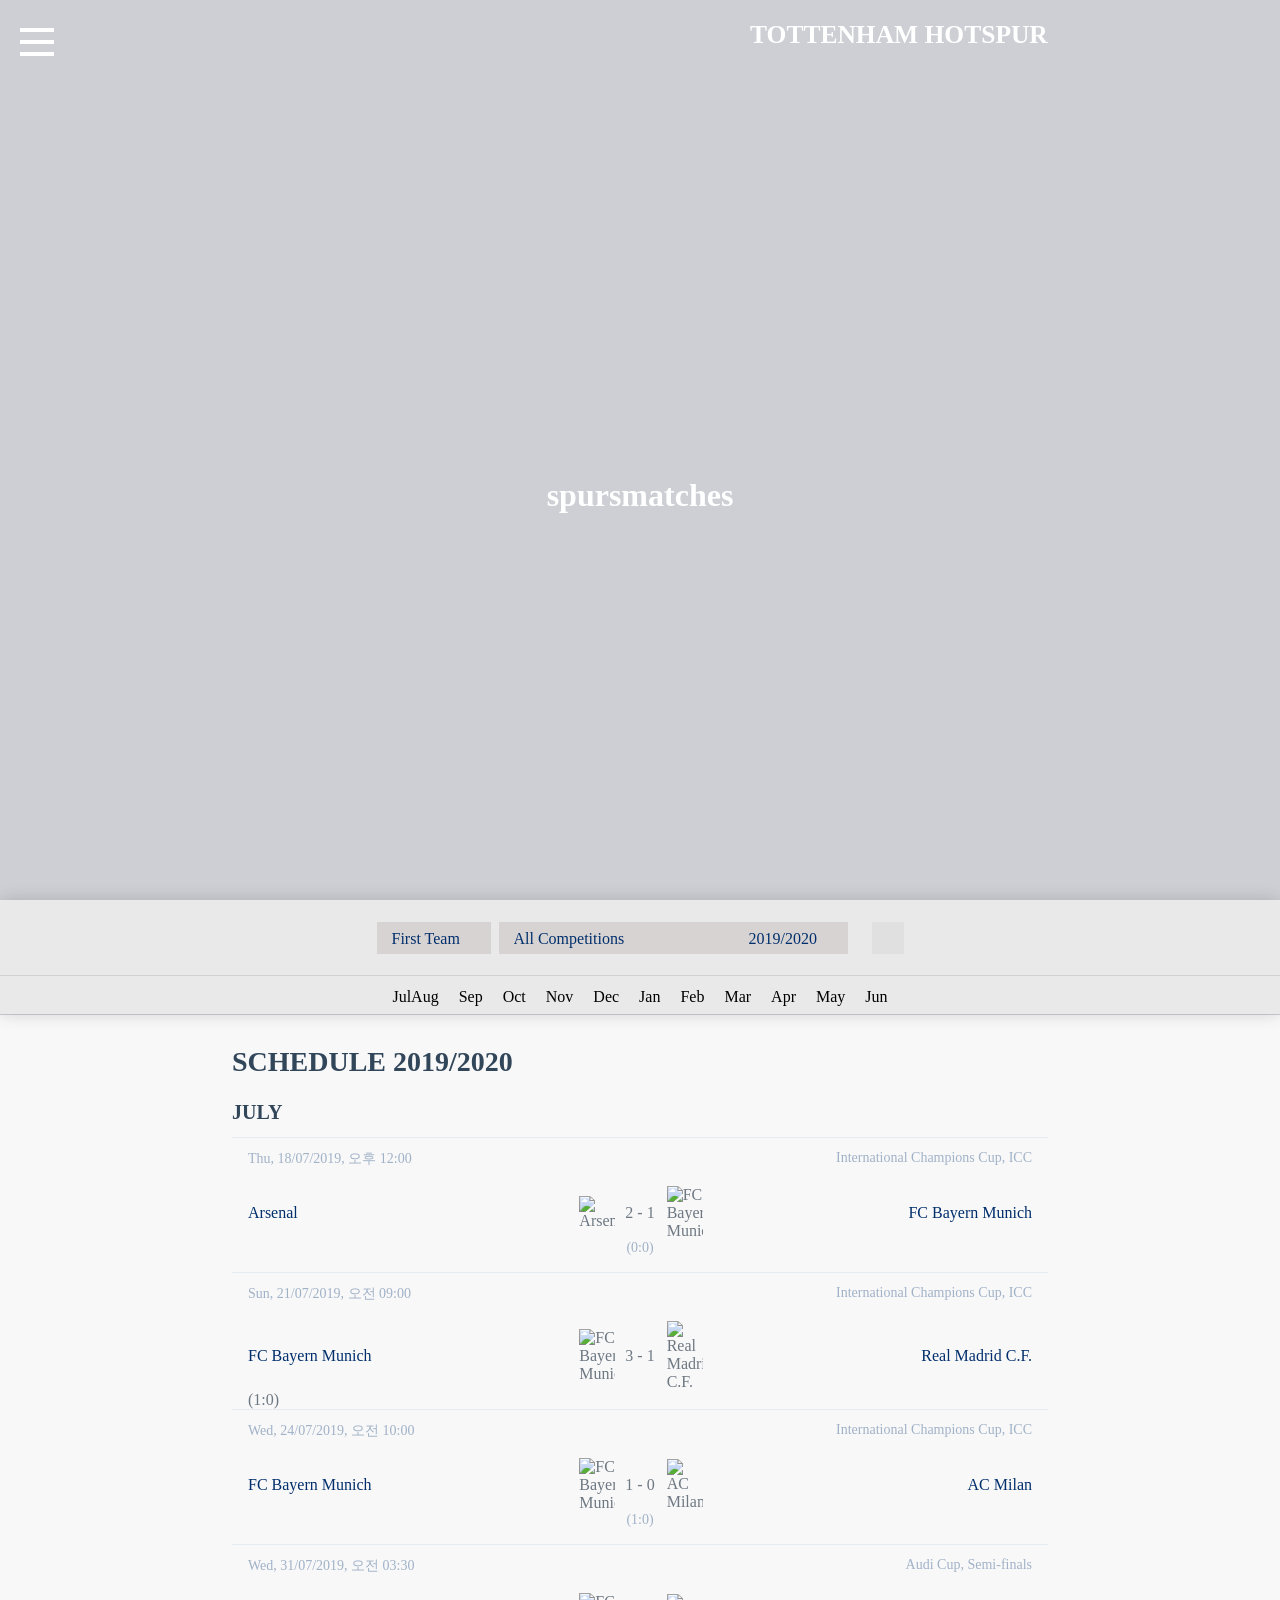
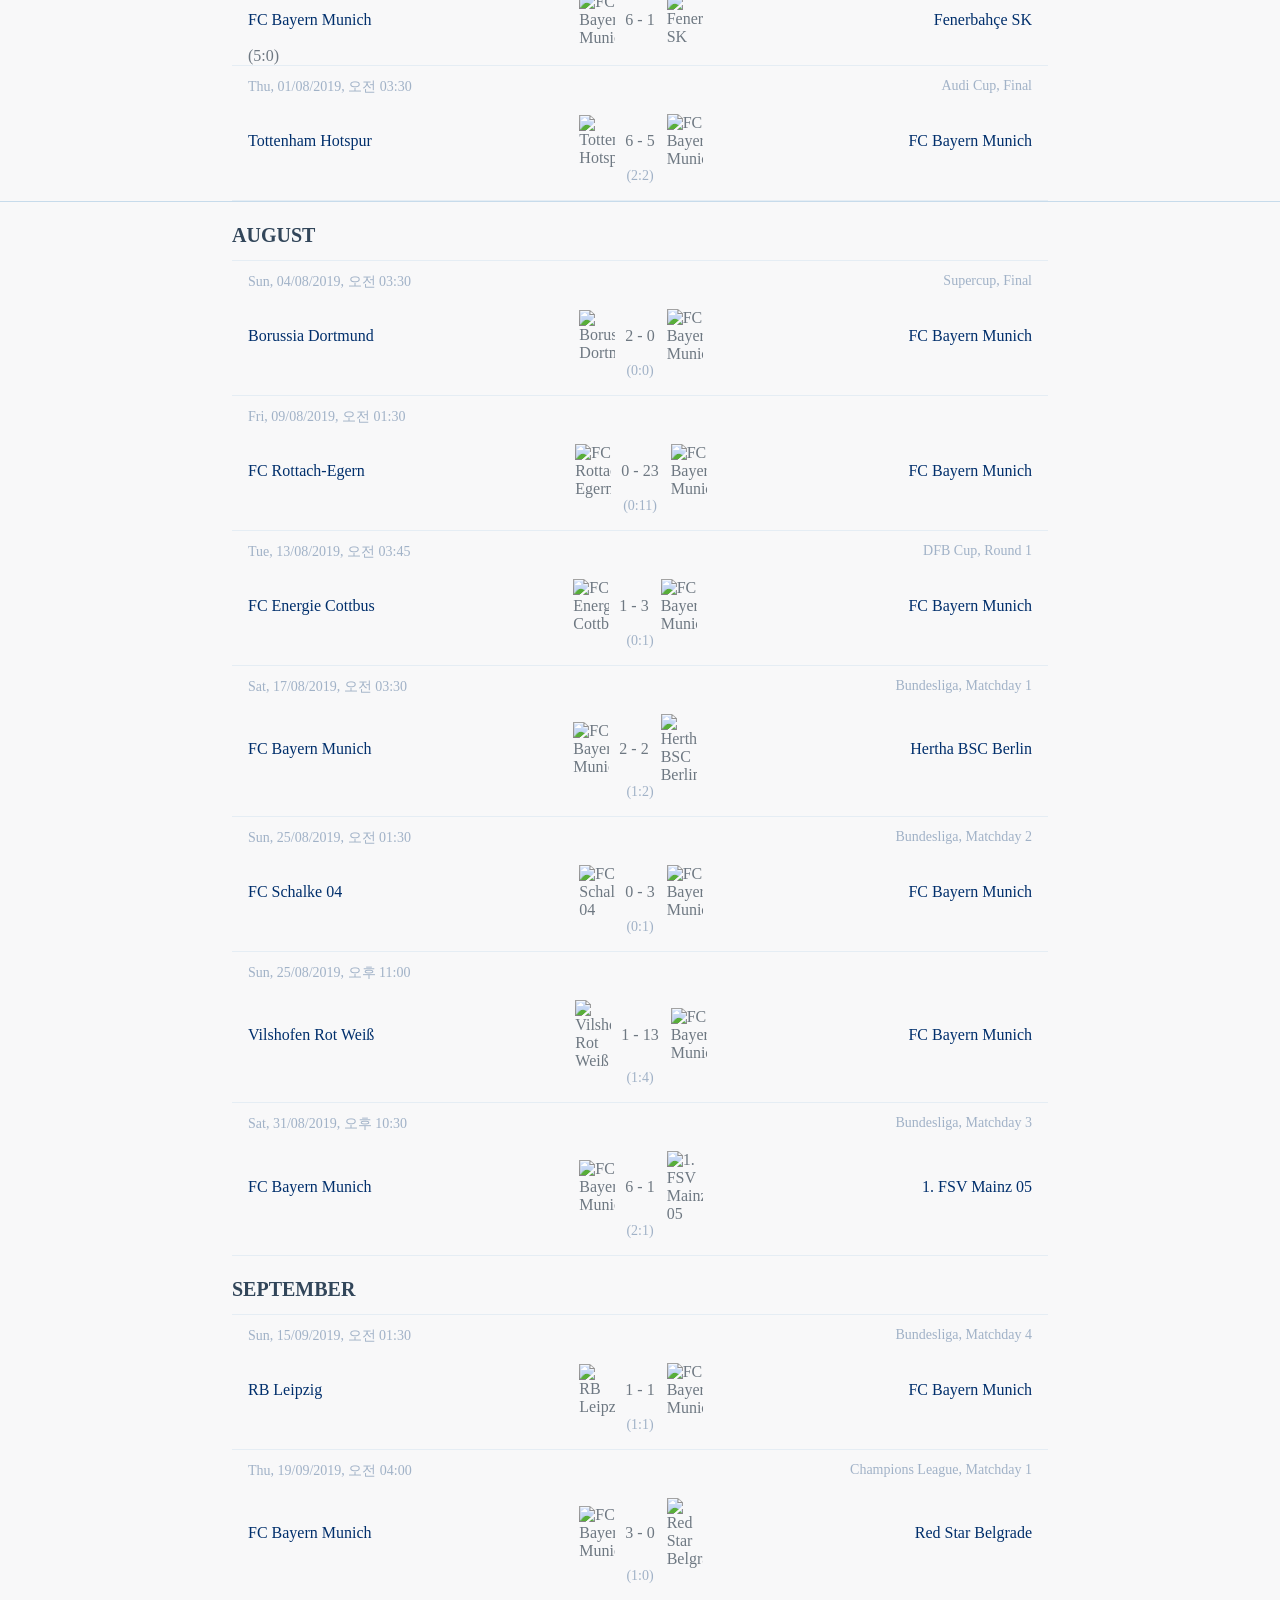
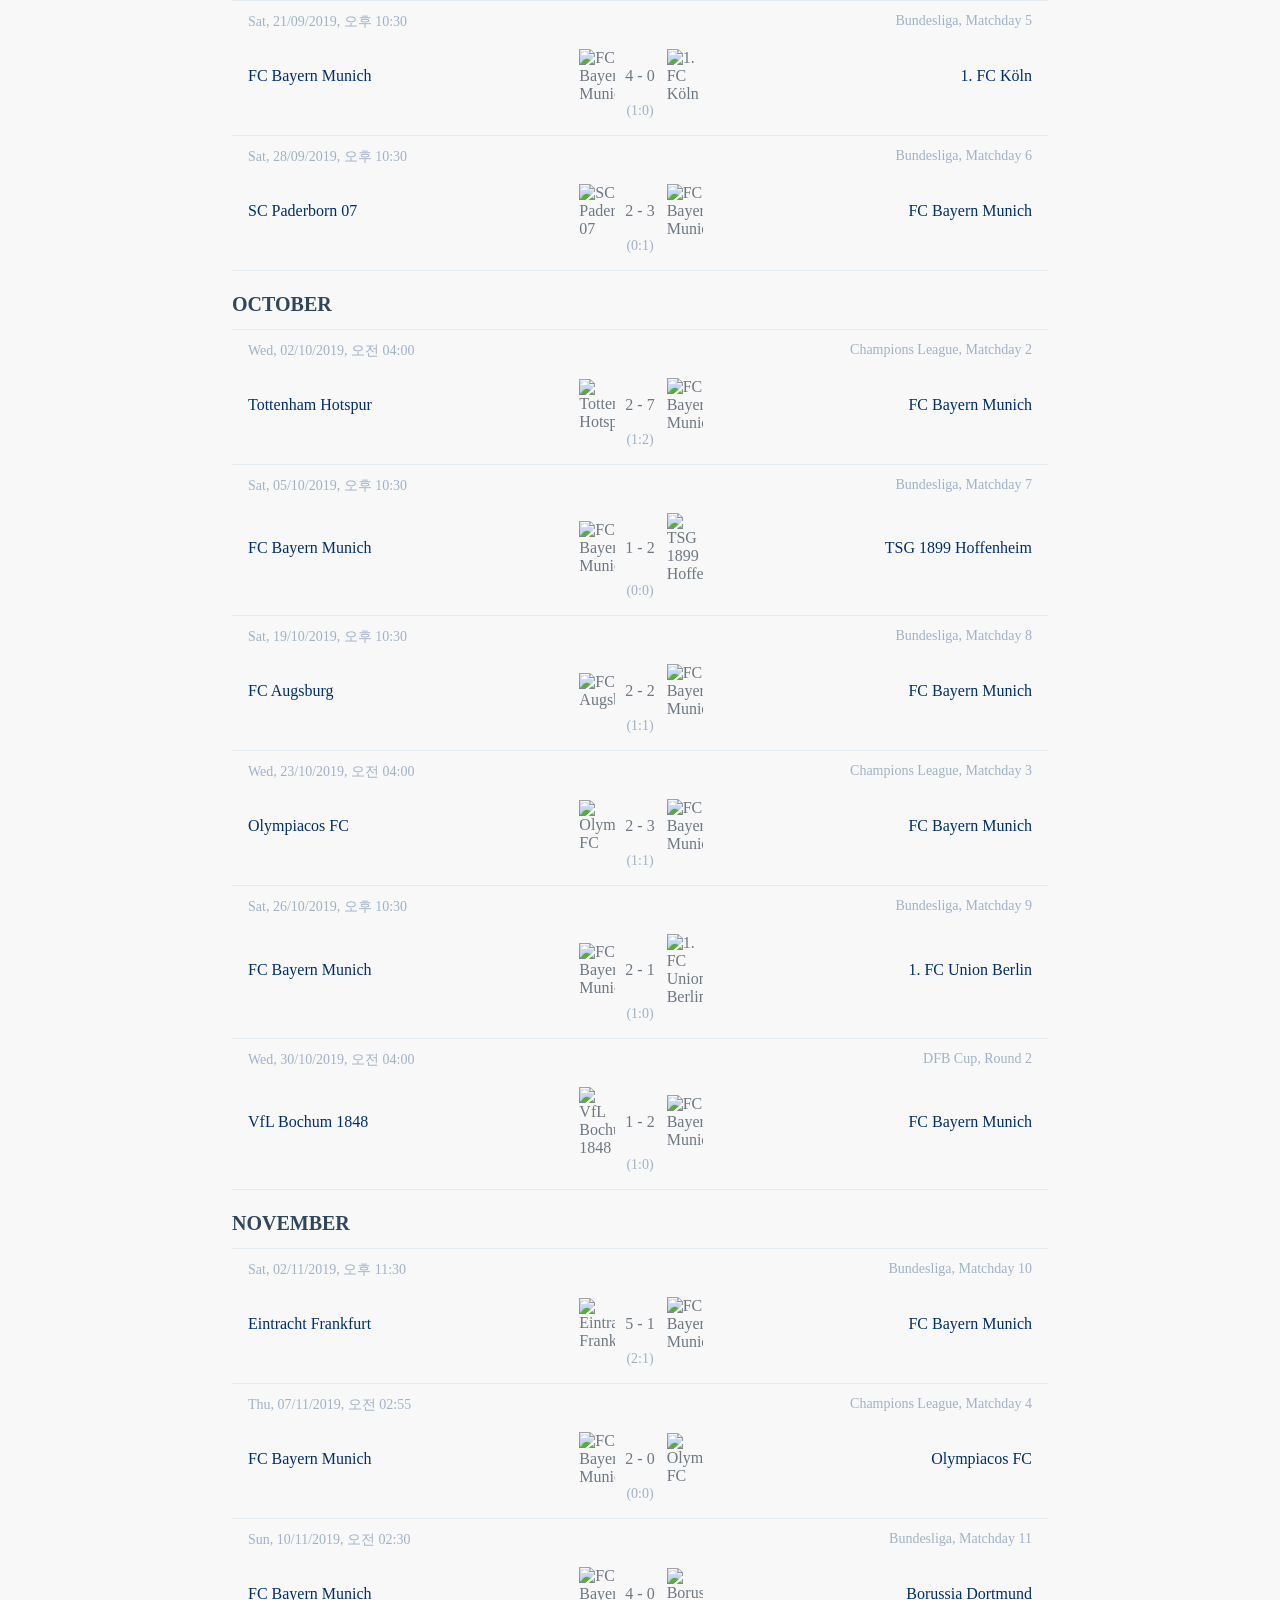
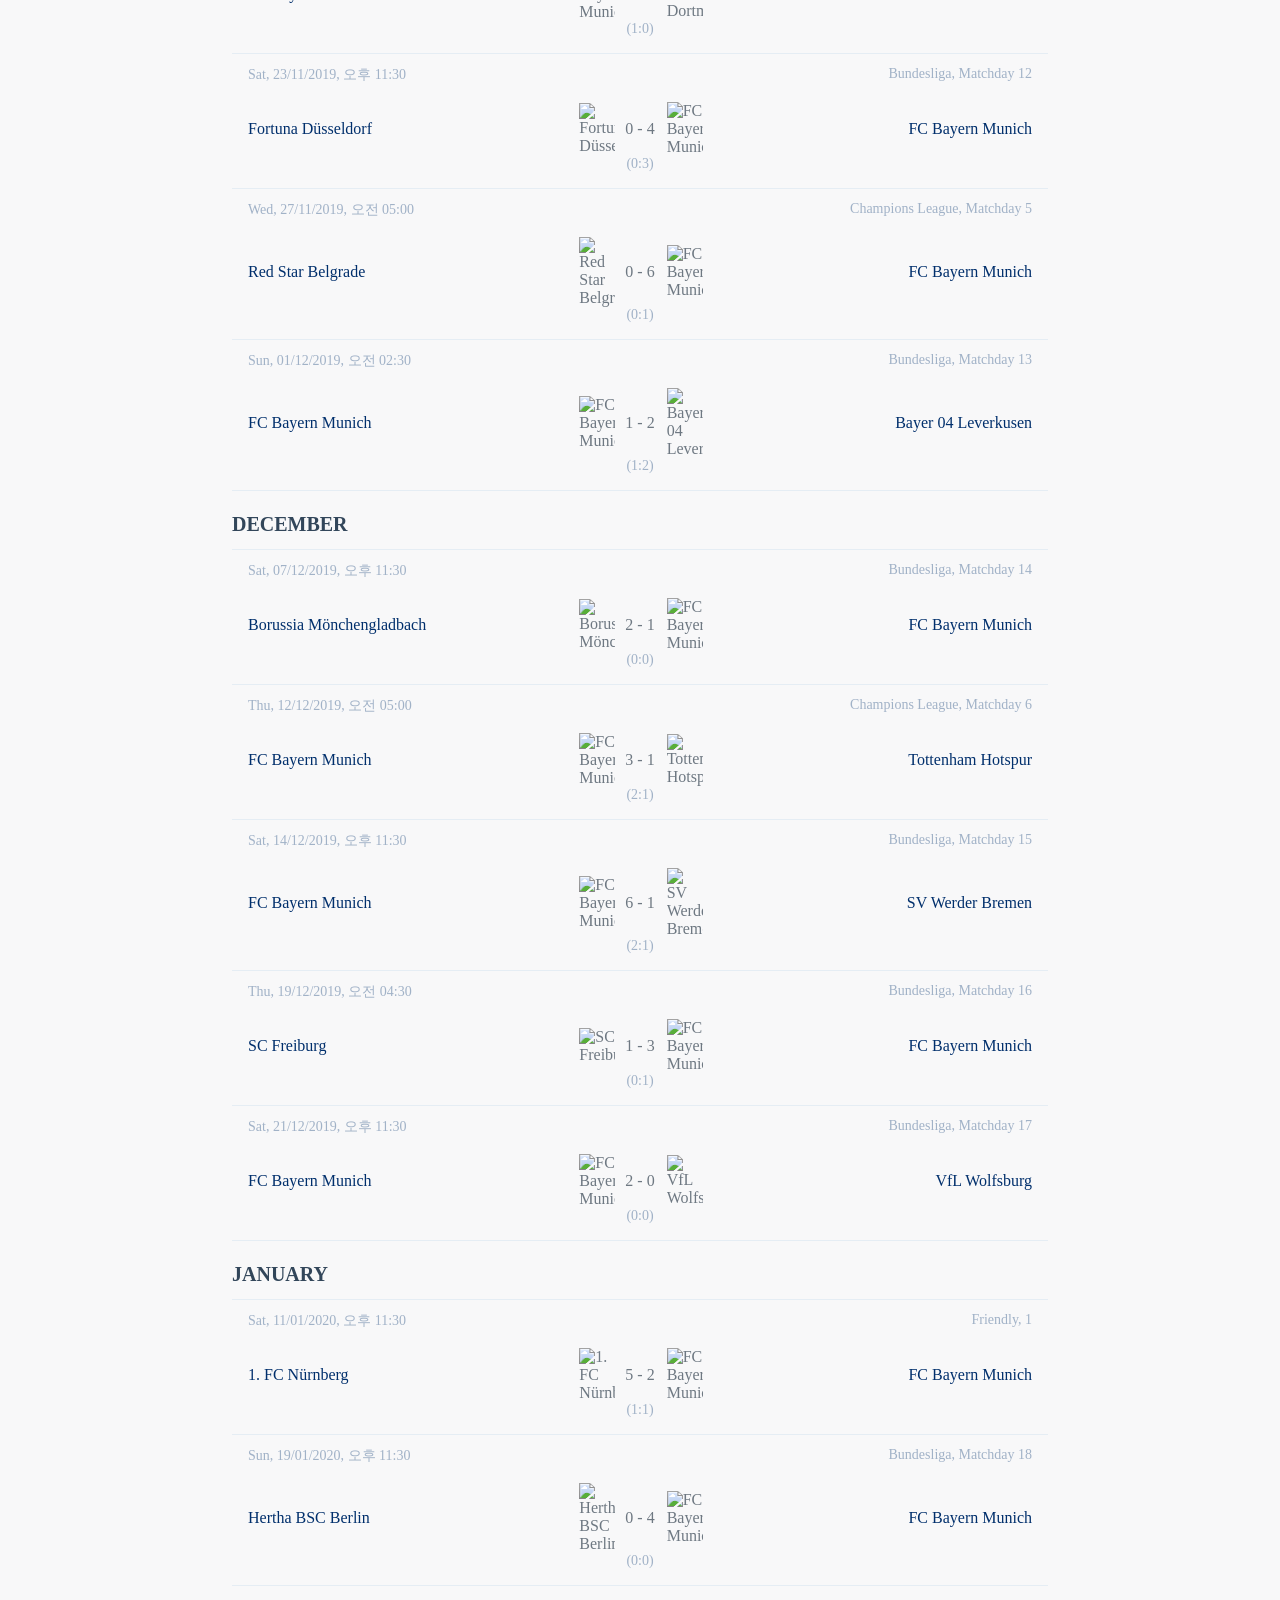
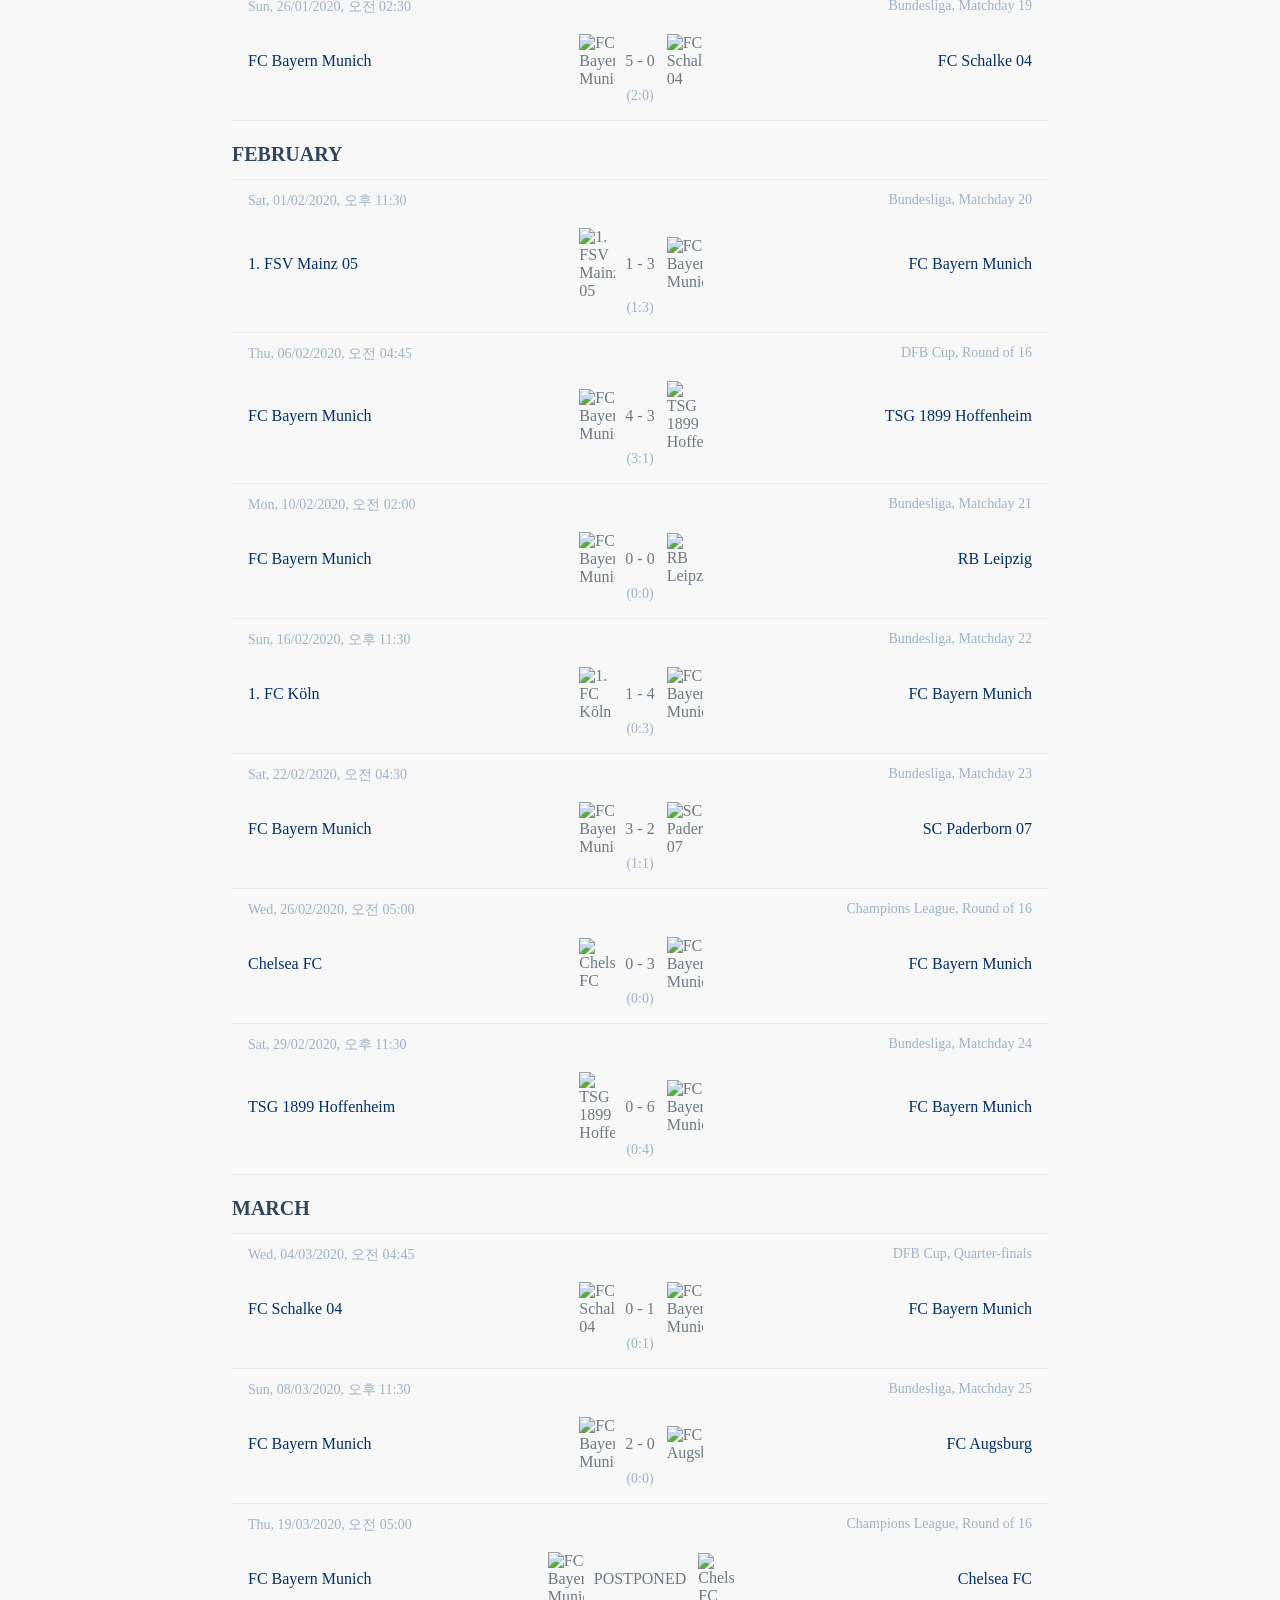
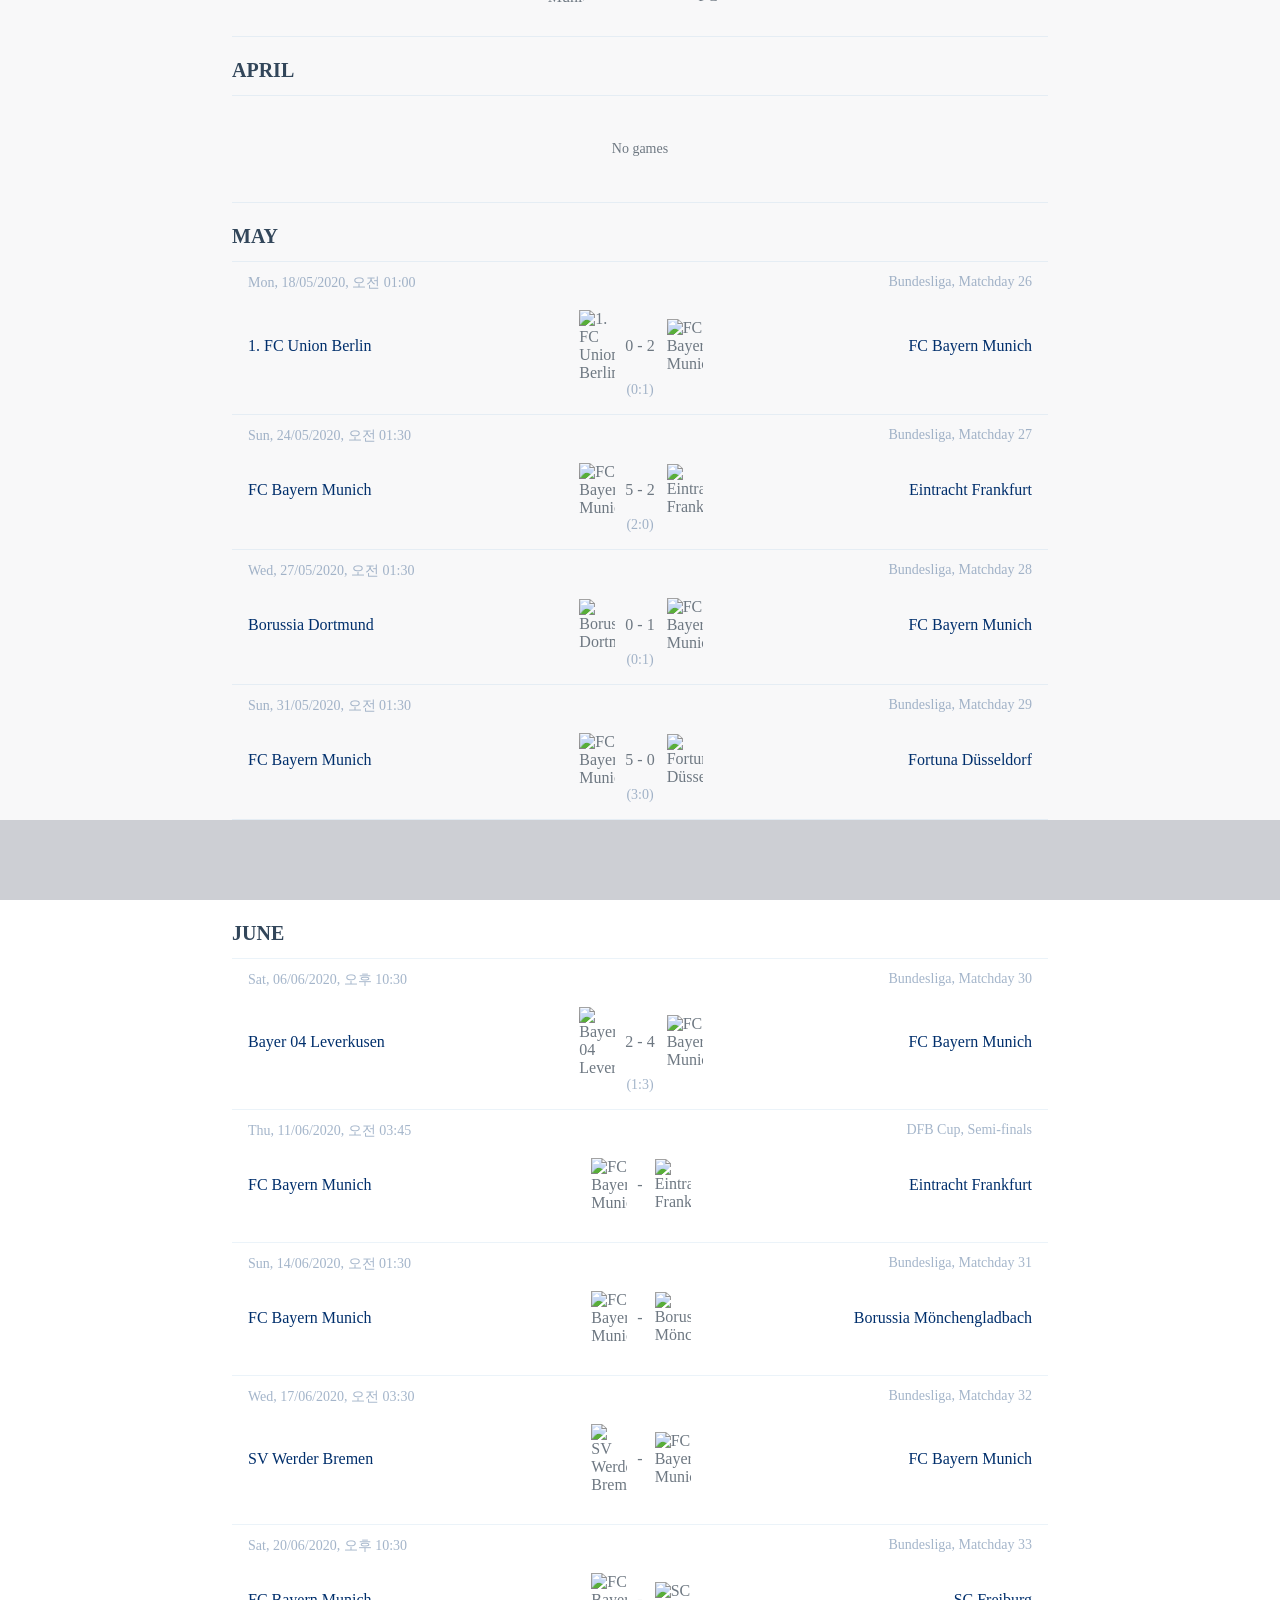
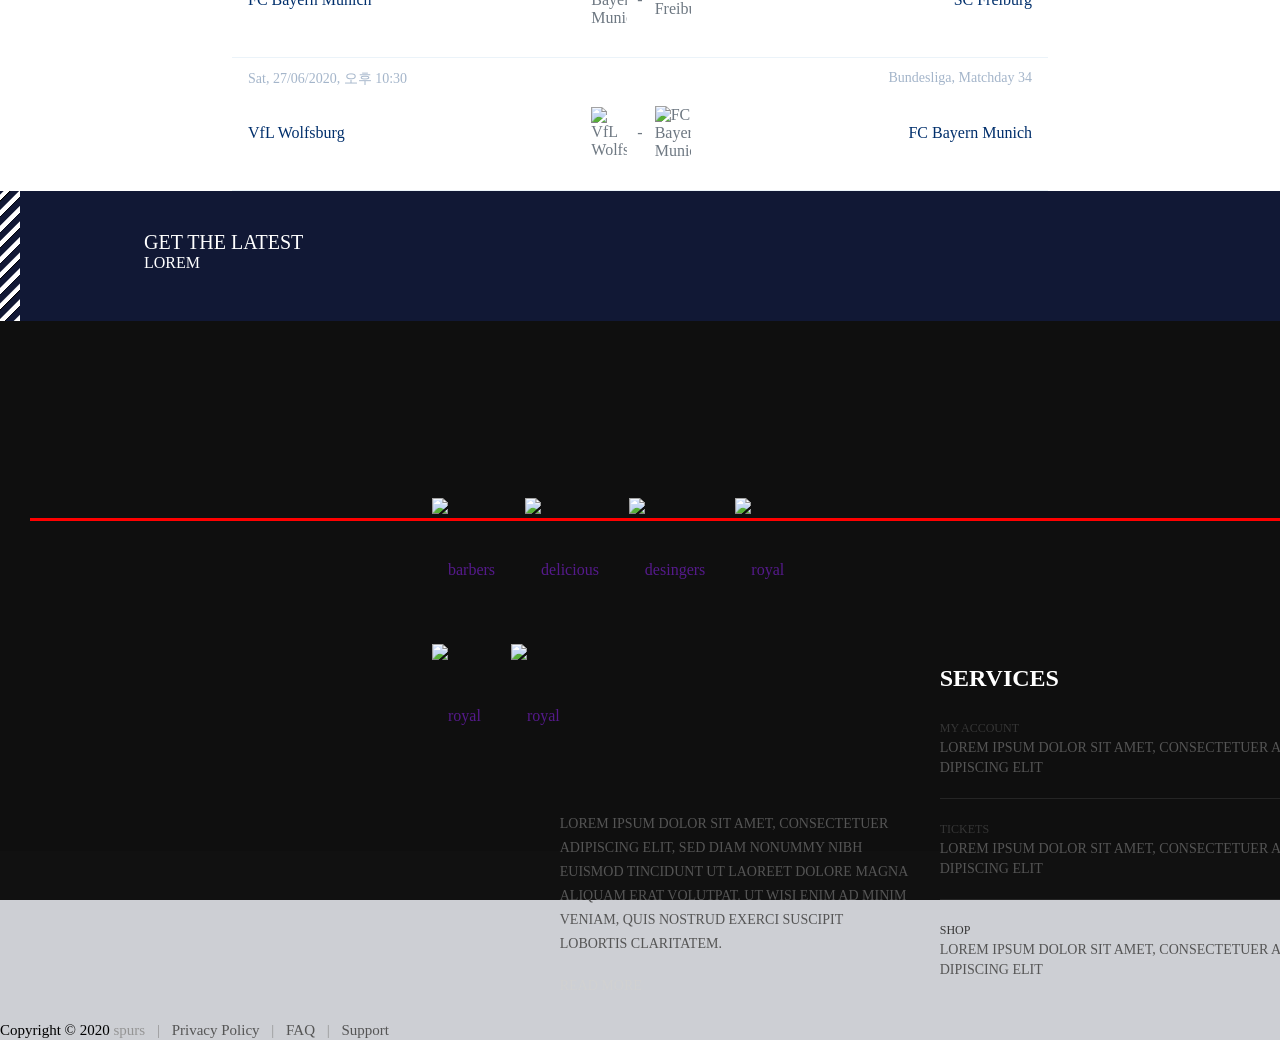
==== commit 43537210: "a" ====
--- a/0608mach.html
+++ b/0608mach.html
@@ -1,231 +1,208 @@
 <!DOCTYPE html>
 <html lang="en">
+
 <head>
     <meta charset="UTF-8">
     <meta name="viewport" content="width=device-width, user-scalable=no, initial-scale=1.0, maximum-scale=1.0, minimum-scale=1.0">
     <meta http-equiv="X-UA-Compatible" content="ie=edge">
     <title>Document</title>
     <!-- font awesome -->
-    <link rel="stylesheet" href="https://stackpath.bootstrapcdn.com/font-awesome/4.7.0/css/font-awesome.min.css">
+    <link rel="stylesheet" href="../common/basic.css">
     <link rel="stylesheet" href="css/mach.css">
+    <script src="js/jquery-3.4.1.min.js"></script>
+    <!-- icon pack -->
+    <script src="https://unpkg.com/ionicons@4.5.10-0/dist/ionicons.js"></script>
+    <script>
+        $(function() {
+            $("#header").load("../common/header.html");
+            $("#footer").load("../common/footer1.html");
+        });
+
+    </script>
 </head>
 
 <body>
-   <div id="header"></div>
-     <div class="container-fluid hero">
-                <h1 id="hero-title">spursmatches</h1>
-            </div>
+    <div id="header"></div>
+    <div class="container-fluid hero">
+        <h1 id="hero-title">spursmatches</h1>
+    </div>
     <div class="main-content-wrapper">
-      <section id="content">
-       <div class="wrapper">
-        <div class="wrapper-inner">
-        <div>
-         <div class="hst-container" id="fcb-teaser-container">                         <div class="hst-container-item box-basic box-teaser w-3 h-2">
-          <div class="fcbm-matchplan">
-          <div class="fcbm-matchplan-navigation">
-          <div class="fcbm-matchplan-navigation__selection">
-           <div class="fcbm-matchplan-navigation__select-team">
-           <div class="fcbm-select">
-           <select class="fcbm-select__control" data-fcbm-select-url-redirect="">
-            <option selected="" value="/en/fixtures/profis">First Team</option>
-            <option value="/en/fixtures/amateure">Amateure</option>
-            <option value="/en/fixtures/frauen">Women</option>
-            <option value="/en/fixtures/frauen-2">Women 2</option>
-            <option value="/en/fixtures/u19">U19</option>
-            <option value="/en/fixtures/u17">U17</option>
-         </select>
-            <div class="fcbm-select__arrow">
-             <svg class="fcbm-select__arrow-svg" width="8" height="7" viewBox="0 0 8 7" fill="none" xmlns="http://www.w3.org/2000/svg">
-                 <path d="M4 7L0 0H8L4 7Z" fill="currentColor"></path>
-       </svg>
-       </div>
-      </div>
-      </div>
-                                
-                                
-<div class="fcbm-matchplan-navigation__select-competition">
-        <div class="fcbm-select">
-         <select class="fcbm-select__control" data-fcbm-select-url-redirect="">
-          <option selected="" value="/en/fixtures/profis">All Competitions</option>
-          <option value="/en/fixtures/profis?competition=audi-cup">Audi Cup</option>
-          <option value="/en/fixtures/profis?competition=audi-summit">Audi Football Summit</option>
-          <option value="/en/fixtures/profis?competition=champions-league">Champions League</option>
-          <option value="/en/fixtures/profis?competition=freundschaftsspiele">Friendly</option>
-          <option value="/en/fixtures/profis?competition=bundesliga">German Bundesliga</option>
-          <option value="/en/fixtures/profis?competition=dfb-pokal">German DFB-Pokal</option>
-          <option value="/en/fixtures/profis?competition=international-champions-cup">International Champions Cup</option>
-          <option value="/en/fixtures/profis?competition=supercup">Supercup</option>
-      </select>
-          
-          
-           <div class="fcbm-select__arrow">
-           <svg class="fcbm-select__arrow-svg" width="8" height="7" viewBox="0 0 8 7" fill="none" xmlns="http://www.w3.org/2000/svg">
-            <path d="M4 7L0 0H8L4 7Z" fill="currentColor"></path>
-           </svg>
-          </div>
-      </div>
- </div>
-     <div class="fcbm-matchplan-navigation__select-season fcbm-hide-on-breakpoint-down-medium">
-      <div class="fcbm-select">
-        <select class="fcbm-select__control" data-fcbm-select-url-redirect="">
-          <option selected="" value="/en/fixtures/profis?season=2019-2020">2019/2020</option>
-          <option value="/en/fixtures/profis?season=2018-2019">2018/2019</option>
-          <option value="/en/fixtures/profis?season=2017-2018">2017/2018</option>
-          <option value="/en/fixtures/profis?season=2016-2017">2016/2017</option>
-          <option value="/en/fixtures/profis?season=2015-2016">2015/2016</option>
-          <option value="/en/fixtures/profis?season=2014-2015">2014/2015</option>
-          <option value="/en/fixtures/profis?season=2013-2014">2013/2014</option>
-       </select>
-        <div class="fcbm-select__arrow">
-         <svg class="fcbm-select__arrow-svg" width="8" height="7" viewBox="0 0 8 7" fill="none" xmlns="http://www.w3.org/2000/svg">
-         <path d="M4 7L0 0H8L4 7Z" fill="currentColor"></path>
-         </svg>
-         </div>
-     </div>
-  </div>
-        <div class="fcbm-matchplan-navigation__subscription-button fcbm-hide-on-breakpoint-down-medium">
-           <button class="fcbm-subscription__top-button" data-fcbm-js-subscription-button="" data-id="697" data-lang="en}">
-           <svg width="24" height="20" class="fcbm-subscription-button__icon" viewBox="0 -4 24 24" fill="none">
-            <path d="M12 18C12 11.373 6.627 6 0 6m7 12a7 7 0 0 0-7-7" stroke="#002F6C" stroke-width="2"></path>
-             <circle cx="1.5" cy="16.5" r="1.5" fill="#002F6C"></circle>
-            <path d="M15 0v6m-3-3h6" stroke="#002F6C" stroke-width="1.5"></path>
-            </svg>
-           </button>
-         </div>
-
-
-      <div class="fcbm-row fcbm-hide-on-breakpoint-up-medium">
-         <div class="fcbm-matchplan-navigation__select-season">
-           <div class="fcbm-select">
-            <select class="fcbm-select__control" data-fcbm-select-url-redirect="">
-                <option selected="" value="/en/fixtures/profis?season=2019-2020">2019/2020</option>
-                 <option value="/en/fixtures/profis?season=2018-2019">2018/2019</option>
-                 <option value="/en/fixtures/profis?season=2017-2018">2017/2018</option>
-                 <option value="/en/fixtures/profis?season=2016-2017">2016/2017</option>
-                 <option value="/en/fixtures/profis?season=2015-2016">2015/2016</option>
-                 <option value="/en/fixtures/profis?season=2014-2015">2014/2015</option>
-                 <option value="/en/fixtures/profis?season=2013-2014">2013/2014</option>
-            </select>
-                 
-                 
-              <div class="fcbm-select__arrow">
-              <svg class="fcbm-select__arrow-svg" width="8" height="7" viewBox="0 0 8 7" fill="none" xmlns="http://www.w3.org/2000/svg">
-              <path d="M4 7L0 0H8L4 7Z" fill="currentColor"></path>
-             </svg>
-            </div>
-         </div>
-     </div>
-      
-      
-       <div class="fcbm-matchplan-navigation__subscription-button">
-        <button class="fcbm-subscription__top-button" data-fcbm-js-subscription-button="" data-id="697" data-lang="en">
-         <svg width="24" height="20" class="fcbm-subscription-button__icon" viewBox="0 -4 24 24" fill="none">
-          <path d="M12 18C12 11.373 6.627 6 0 6m7 12a7 7 0 0 0-7-7" stroke="#ffffff" stroke-width="2"></path>
-           <circle cx="1.5" cy="16.5" r="1.5" fill="#ffffff"></circle>
-            <path d="M15 0v6m-3-3h6" stroke="#ffffff" stroke-width="1.5"></path>
-          </svg>
-         </button>
-       </div>
-     </div>
+        <section id="content">
+            <div class="wrapper">
+                <div class="wrapper-inner">
+                    <div>
+                        <div class="hst-container" id="fcb-teaser-container">
+                            <div class="hst-container-item">
+                                <div class="fcbm-matchplan">
+                                    <div class="fcbm-matchplan-navigation">
+                                        <div class="navigation_selection">
+                                            <div class="navigation-team">
+                                                <div class="fcbm-select">
+                                                    <select class="select_control">
+                                                        <option>First Team</option>
+                                                        <option>Amateure</option>
+                                                        <option>Women</option>
+                                                        <option>Women 2</option>
+                                                        <option>U19</option>
+                                                        <option>U17</option>
+                                                    </select>
+                                                </div>
+                                            </div>
+
+
+                                            <div class="navigationt-competition">
+                                                <div class="fcbm-select">
+                                                    <select class="select_control">
+                                                        <option>All Competitions</option>
+                                                        <option>Audi Cup</option>
+                                                        <option>Audi Football Summit</option>
+                                                        <option>Champions League</option>
+                                                        <option>Friendly</option>
+                                                        <option>German Bundesliga</option>
+                                                        <option>German DFB-Pokal</option>
+                                                        <option>International Champions Cup</option>
+                                                        <option>Supercup</option>
+                                                    </select>
+                                                </div>
+                                            </div>
+                                            <div class="select-season">
+                                                <div class="fcbm-select">
+                                                    <select class="select_control">
+                                                        <option>2019/2020</option>
+                                                        <option>2018/2019</option>
+                                                        <option>2017/2018</option>
+                                                        <option>2016/2017</option>
+                                                        <option>2015/2016</option>
+                                                        <option>2014/2015</option>
+                                                        <option>2013/2014</option>
+                                                    </select>
+                        
+                                                </div>
+                                            </div>
+                                            <div class="navigation-button">
+                                                <button class="top-button">
+                                                </button>
+                                            </div>
+                                            <div class="fcbm-row hide-medium">
+                                                <div class="select-season">
+                                                    <div class="fcbm-select">
+                                                        <select class="select_control">
+                                                            <option>2019/2020</option>
+                                                            <option></option>
+                                                            <option></option>
+                                                            <option></option>
+                                                            <option></option>
+                                                            <option></option>
+                                                            <option></option>
+                                                        </select>
+                                                    </div>
+                                                </div>
+                                                <div class="navigation-button">
+                                                    <button class="top-button">
+                                                    </button>
+                                                </div>
+                                            </div>
                                         </div>
 
-                                        <div class="fcbm-matchplan-navigation__separator"></div>
-
-                                        <div class="fcbm-matchplan-navigation__month-navigate-container">
-                                            <nav class="fcbm-matchplan-navigation__month-navigate">
-                                                <div class="fcbm-month-toggle fcbm-unselectable-text">
-                                                    <ul class="fcbm-month-toggle__list">
-                                                        <li class="fcbm-month-toggle__list-item fcbm-month-toggle__list-item--current">
-                                                            <a title="July" class="fcbm-month-toggle__link" href="#fcbm-anchor-month-7-2019">Jul</a>
+                                        <div class="navigation"></div>
+                                        <div class="navigate-container">
+                                            <nav class="month-navigate">
+                                                <div class="month-toggle le-text">
+                                                    <ul class="month-toggle__list">
+                                                        <li class="month-toggle_list">
+                                                            <a title="July" class="month-toggle_link" href="#month-7-2019">Jul</a>
                                                         </li>
-                                                        <li class="fcbm-month-toggle__list-item">
-                                                            <a title="August" class="fcbm-month-toggle__link" href="#fcbm-anchor-month-8-2019">Aug</a>
+                                                        <li class="toggle_list-item">
+                                                            <a title="August" class="month-toggle_link" href="#month-8-2019">Aug</a>
                                                         </li>
-                                                        <li class="fcbm-month-toggle__list-item">
-                                                            <a title="September" class="fcbm-month-toggle__link" href="#fcbm-anchor-month-9-2019">Sep</a>
+                                                        <li class="toggle_list-item">
+                                                            <a title="September" class="month-toggle_link" href="#month-9-2019">Sep</a>
                                                         </li>
-                                                        <li class="fcbm-month-toggle__list-item">
-                                                            <a title="October" class="fcbm-month-toggle__link" href="#fcbm-anchor-month-10-2019">Oct</a>
+                                                        <li class="toggle_list-item">
+                                                            <a title="October" class="month-toggle_link" href="#month-10-2019">Oct</a>
                                                         </li>
-                                                        <li class="fcbm-month-toggle__list-item">
-                                                            <a title="November" class="fcbm-month-toggle__link" href="#fcbm-anchor-month-11-2019">Nov</a>
+                                                        <li class="toggle_list-item">
+                                                            <a title="November" class="month-toggle_link" href="#month-11-2019">Nov</a>
                                                         </li>
-                                                        <li class="fcbm-month-toggle__list-item">
-                                                            <a title="December" class="fcbm-month-toggle__link" href="#fcbm-anchor-month-12-2019">Dec</a>
+                                                        <li class="toggle_list-item">
+                                                            <a title="December" class="month-toggle_link" href="#month-12-2019">Dec</a>
                                                         </li>
-                                                        <li class="fcbm-month-toggle__list-item">
-                                                            <a title="January" class="fcbm-month-toggle__link" href="#fcbm-anchor-month-1-2020">Jan</a>
+                                                        <li class="toggle_list-item">
+                                                            <a title="January" class="month-toggle_link" href="#month-1-2020">Jan</a>
                                                         </li>
-                                                        <li class="fcbm-month-toggle__list-item">
-                                                            <a title="February" class="fcbm-month-toggle__link" href="#fcbm-anchor-month-2-2020">Feb</a>
+                                                        <li class="toggle_list-item">
+                                                            <a title="February" class="month-toggle_link" href="#month-2-2020">Feb</a>
                                                         </li>
-                                                        <li class="fcbm-month-toggle__list-item">
-                                                            <a title="March" class="fcbm-month-toggle__link" href="#fcbm-anchor-month-3-2020">Mar</a>
+                                                        <li class="toggle_list-item">
+                                                            <a title="March" class="month-toggle_link" href="#month-3-2020">Mar</a>
                                                         </li>
-                                                        <li class="fcbm-month-toggle__list-item">
-                                                            <a title="April" class="fcbm-month-toggle__link" href="#fcbm-anchor-month-4-2020">Apr</a>
+                                                        <li class="toggle_list-item">
+                                                            <a title="April" class="month-toggle_link" href="#month-4-2020">Apr</a>
                                                         </li>
-                                                        <li class="fcbm-month-toggle__list-item">
-                                                            <a title="May" class="fcbm-month-toggle__link" href="#fcbm-anchor-month-5-2020">May</a>
+                                                        <li class="toggle_list-item">
+                                                            <a title="May" class="month-toggle_link" href="#month-5-2020">May</a>
                                                         </li>
-                                                        <li class="fcbm-month-toggle__list-item">
-                                                            <a title="June" class="fcbm-month-toggle__link" href="#fcbm-anchor-month-6-2020">Jun</a>
+                                                        <li class="toggle_list-item">
+                                                            <a title="June" class="month-toggle_link" href="#month-6-2020">Jun</a>
                                                         </li>
                                                     </ul>
                                                 </div>
                                             </nav>
                                         </div>
                                     </div>
-
-                                    <div class="fcbm-matchplan-navigation__month-navigate-container-stick">
-
-                                        <nav class="fcbm-matchplan-navigation__month-navigate">
-                                            <div class="fcbm-month-toggle fcbm-unselectable-text">
-                                                <ul class="fcbm-month-toggle__list">
-
-                                                    <li class="fcbm-month-toggle__list-item ">
-                                                        <a title="July" class="fcbm-month-toggle__link" href="#fcbm-anchor-month-7-2019">Jul</a>
+                                    
+                                    
+<!--                                    min-width 1024px-->
+
+                                    <div class="navigate-container-stick">
+
+                                        <nav class="month-navigate">
+                                            <div class="month-toggle le-text">
+                                                <ul class="-month-toggle_list">
+
+                                                    <li class="toggle_list-item ">
+                                                        <a title="July" class="month-toggle_link1" href="#month-7-2019">Jul</a>
                                                     </li>
-                                                    <li class="fcbm-month-toggle__list-item ">
-                                                        <a title="August" class="fcbm-month-toggle__link" href="#fcbm-anchor-month-8-2019">Aug</a>
+                                                    <li class="toggle_list-item ">
+                                                        <a title="August" class="month-toggle_link" href="#month-8-2019">Aug</a>
                                                     </li>
-                                                    <li class="fcbm-month-toggle__list-item ">
-                                                        <a title="September" class="fcbm-month-toggle__link" href="#fcbm-anchor-month-9-2019">Sep</a>
+                                                    <li class="toggle_list-item ">
+                                                        <a title="September" class="month-toggle_link" href="#month-9-2019">Sep</a>
                                                     </li>
-                                                    <li class="fcbm-month-toggle__list-item ">
-                                                        <a title="October" class="fcbm-month-toggle__link" href="#fcbm-anchor-month-10-2019">Oct</a>
+                                                    <li class="toggle_list-item ">
+                                                        <a title="October" class="month-toggle_link" href="#month-10-2019">Oct</a>
                                                     </li>
-                                                    <li class="fcbm-month-toggle__list-item ">
-                                                        <a title="November" class="fcbm-month-toggle__link" href="#fcbm-anchor-month-11-2019">Nov</a>
+                                                    <li class="toggle_list-item ">
+                                                        <a title="November" class="month-toggle_link" href="#month-11-2019">Nov</a>
                                                     </li>
-                                                    <li class="fcbm-month-toggle__list-item ">
-                                                        <a title="December" class="fcbm-month-toggle__link" href="#fcbm-anchor-month-12-2019">Dec</a>
+                                                    <li class="toggle_list-item ">
+                                                        <a title="December" class="month-toggle_link" href="#month-12-2019">Dec</a>
                                                     </li>
-                                                    <li class="fcbm-month-toggle__list-item ">
-                                                        <a title="January" class="fcbm-month-toggle__link" href="#fcbm-anchor-month-1-2020">Jan</a>
+                                                    <li class="toggle_list-item ">
+                                                        <a title="January" class="month-toggle_link" href="#month-1-2020">Jan</a>
                                                     </li>
-                                                    <li class="fcbm-month-toggle__list-item ">
-                                                        <a title="February" class="fcbm-month-toggle__link" href="#fcbm-anchor-month-2-2020">Feb</a>
+                                                    <li class="toggle_list-item">
+                                                        <a title="February" class="month-toggle_link" href="#month-2-2020">Feb</a>
                                                     </li>
-                                                    <li class="fcbm-month-toggle__list-item ">
-                                                        <a title="March" class="fcbm-month-toggle__link" href="#fcbm-anchor-month-3-2020">Mar</a>
+                                                    <li class="toggle_list-item ">
+                                                        <a title="March" class="month-toggle_link" href="#month-3-2020">Mar</a>
                                                     </li>
-                                                    <li class="fcbm-month-toggle__list-item ">
-                                                        <a title="April" class="fcbm-month-toggle__link" href="#fcbm-anchor-month-4-2020">Apr</a>
+                                                    <li class="toggle_list-item ">
+                                                        <a title="April" class="month-toggle_link" href="#month-4-2020">Apr</a>
                                                     </li>
-                                                    <li class="fcbm-month-toggle__list-item ">
-                                                        <a title="May" class="fcbm-month-toggle__link" href="#fcbm-anchor-month-5-2020">May</a>
+                                                    <li class="toggle_list-item ">
+                                                        <a title="May" class="month-toggle_link" href="#month-5-2020">May</a>
                                                     </li>
-                                                    <li class="fcbm-month-toggle__list-item fcbm-month-toggle__list-item--current">
-                                                        <a title="June" class="fcbm-month-toggle__link" href="#fcbm-anchor-month-6-2020">Jun</a>
+                                                    <li class="month-toggle_">
+                                                        <a title="June" class="month-toggle_link" href="#month-6-2020">Jun</a>
                                                     </li>
                                                 </ul>
                                             </div>
                                         </nav>
                                     </div>
 
-                                    <div class="fcbm-matchplan__matches">
-                                        <div class="fcbm-matchplan__headline">
+                                    <div class="matches">
+                                        <div class="headline">
                                             <h3>
                                                 <!-- @content-start -->
                                                 Schedule 2019/2020
@@ -233,142 +210,87 @@
                                             </h3>
                                         </div>
 
-                                        <div class="fcbm-matchplan__matches-list fcbm-matchplan__matches-list--past">
+                                        <div class="matches-list-past">
 
                                             <div>
-                                                <h3 class="fcbm-matchplan__month-name">
-                                                    <a id="fcbm-anchor-month-7-2019"></a>July
+                                                <h3 class="month-name">
+                                                    <a id="month-7-2019"></a>July
                                                 </h3>
                                                 <div class="fcbm-match ">
-                                                    <div class="fcbm-match__info">
-                                                        <span class="fcbm-match__date" data-match-time="{
-                            &quot;type&quot;:&quot;long&quot;,
-                            &quot;showDay&quot;:&quot;true&quot;,
-                            &quot;migrationDateFormat&quot;:&quot;true&quot;,
-                            &quot;startTime&quot;:&quot;2019-07-18T05:00:00+02:00&quot;,
-                            &quot;endTime&quot;:&quot;&quot;}">Thu, 18/07/2019, 오후 12:00</span>
-
-                                                        <span class="fcbm-match__competition">
+                                                    <div class="match_info">
+                                                        <span class="date">Thu, 18/07/2019, 오후 12:00</span>
+
+                                                        <span class="match_competition">
                                                             International Champions Cup, ICC
                                                         </span>
                                                     </div>
+                                                    <div class="_result">
+                                                        <div class="team-name name-home">
+                                                         <span>Arsenal</span>
+                                                            <span class="value-medium" title="Arsenal">Arsenal</span>
+                                                        </div>
+
+                                                        <div class="scoring">
+                                                            <div class="emblem">
+                                                                <img class="emblem-image" src="https://img.fcbayern.com/image/fetch/f_auto,h_220,q_auto:good,w_220/https://fcbayern.com/binaries/content/gallery/fc-bayern/logos/international/arsenalfc500x500.png%3Fv%3D1468929431134" alt="Arsenal">
+                                                            </div>
+
+                                                            <div class="_score">
+                                                                2 - 1
+                                                            </div>
+
+                                                            <div class="emblem">
+                                                                <img class="emblem-image" src="https://img.fcbayern.com/image/fetch/f_auto,h_220,q_auto:good,w_220/https://fcbayern.com/binaries/content/gallery/fc-bayern/logos/bundesliga/480px-logo_fc_bayern_munchen.svg.png%3Fv%3D1502975949150" alt="FC Bayern Munich">
+                                                            </div>
+                                                        </div>
+
+                                                        <div class="team-name name-away">
+                                                            <span>FC Bayern Munich</span>
+                                                            <span class="value-medium" title="FC Bayern Munich">FC Bayern</span>
+                                                        </div>
+                                                    </div>
+
+                                                    <div class="appendix">
+                                                        (0:0)
+
+                                                    </div>
+                                                </div>
+                                                <div class="fcbm-match ">
+                                                    <div class="match_info">
+                                                        <span class="date">Sun, 21/07/2019, 오전 09:00</span>
+
+                                                        <span class="match_competition">
+                                                            International Champions Cup, ICC
+                                                        </span>
+                                                    </div>
 
 
                                                     <div class="fcbm-match__prefix">
 
                                                     </div>
-                                                    <div class="fcbm-match__result">
-                                                        <div class="fcbm-match__team-name fcbm-match__team-name--home">
-                                                            <span class="fcbm-match__team-name-value-long">Arsenal</span>
-                                                            <span class="fcbm-match__team-name-value-medium" title="Arsenal">Arsenal</span>
-                                                        </div>
-
-                                                        <div class="fcbm-match__scoring">
-                                                            <div class="fcbm-match__emblem fcbm-match__emblem--home">
-                                                                <img class="fcbm-match__emblem-image" src="https://img.fcbayern.com/image/fetch/f_auto,h_220,q_auto:good,w_220/https://fcbayern.com/binaries/content/gallery/fc-bayern/logos/international/arsenalfc500x500.png%3Fv%3D1468929431134" alt="Arsenal">
-                                                            </div>
-
-                                                            <div class="fcbm-match__score">
-                                                                2 - 1
-                                                            </div>
-
-                                                            <div class="fcbm-match__emblem fcbm-match__emblem--away">
-                                                                <img class="fcbm-match__emblem-image" src="https://img.fcbayern.com/image/fetch/f_auto,h_220,q_auto:good,w_220/https://fcbayern.com/binaries/content/gallery/fc-bayern/logos/bundesliga/480px-logo_fc_bayern_munchen.svg.png%3Fv%3D1502975949150" alt="FC Bayern Munich">
-                                                            </div>
-                                                        </div>
-
-                                                        <div class="fcbm-match__team-name fcbm-match__team-name--away">
-                                                            <span class="fcbm-match__team-name-value-long">FC Bayern Munich</span>
-                                                            <span class="fcbm-match__team-name-value-medium" title="FC Bayern Munich">FC Bayern</span>
-                                                        </div>
-                                                    </div>
-
-                                                    <div class="fcbm-match__appendix">
-                                                        (0:0)
-
-                                                    </div>
-
-
-                                                    <div class="fcbm-match__actions">
-                                                        <a class="fcb-tooltip fcbm-match__action-toggle" data-fcb-tooltip-class="fcb-tooltip-matchplan" data-fcb-tooltip="#links-entry-July-0">
-                                                            <svg class="fcb-tooltip fcbm-match__action-toggle-svg" width="16" height="16" viewBox="0 0 16 16" fill="none" xmlns="http://www.w3.org/2000/svg">
-                                                                <path opacity="0.4" d="M5 7L8 10L11 7" stroke="#0066B2"></path>
-                                                                <rect opacity="0.2" x="0.5" y="0.5" width="15" height="15" rx="1.5" stroke="#0066B2"></rect>
-                                                            </svg>
-                                                        </a>
-
-                                                        <!-- Render only as the data source for the `fcb-tooltip` dropdown mechanism -->
-                                                        <ul class="fcbm-match__actions-template" id="links-entry-July-0">
-                                                            <li>
-                                                                <a href="/en/matches/profis/international-champions-cup/2019-2020/fc-arsenal-fc-bayern-muenchen-18-07-2019-matchreport" title="Match report">
-                                                                    Match report
-                                                                </a>
-                                                                <a href="/en/matches/profis/international-champions-cup/2019-2020/fc-arsenal-fc-bayern-muenchen-18-07-2019-images" title="Gallery">
-                                                                    Gallery
-                                                                </a>
-                                                                <a href="/en/matches/profis/international-champions-cup/2019-2020/fc-arsenal-fc-bayern-muenchen-18-07-2019-videos" title="FC Bayern.tv">
-                                                                    FC Bayern.tv
-                                                                </a>
-                                                                <a href="/en/matches/profis/international-champions-cup/2019-2020/fc-arsenal-fc-bayern-muenchen-18-07-2019-schedule" title="Schedule">
-                                                                    Schedule
-                                                                </a>
-                                                                <a href="/en/matches/profis/international-champions-cup/2019-2020/fc-arsenal-fc-bayern-muenchen-18-07-2019-lineup" title="Line-up">
-                                                                    Line-up
-                                                                </a>
-                                                                <a href="/en/matches/profis/international-champions-cup/2019-2020/fc-arsenal-fc-bayern-muenchen-18-07-2019-preliminary-report" title="Match preview">
-                                                                    Match preview
-                                                                </a>
-                                                                <a href="/en/matches/profis/international-champions-cup/2019-2020/fc-arsenal-fc-bayern-muenchen-18-07-2019-matchstatistics" title="Match stats">
-                                                                    Match stats
-                                                                </a>
-                                                                <a href="/en/matches/profis/international-champions-cup/2019-2020/fc-arsenal-fc-bayern-muenchen-18-07-2019-news" title="News">
-                                                                    News
-                                                                </a>
-                                                            </li>
-                                                        </ul>
-                                                    </div>
-                                                </div>
-                                                <div class="fcbm-match ">
-                                                    <div class="fcbm-match__info">
-                                                        <span class="fcbm-match__date" data-match-time="{
-                            &quot;type&quot;:&quot;long&quot;,
-                            &quot;showDay&quot;:&quot;true&quot;,
-                            &quot;migrationDateFormat&quot;:&quot;true&quot;,
-                            &quot;startTime&quot;:&quot;2019-07-21T02:00:00+02:00&quot;,
-                            &quot;endTime&quot;:&quot;&quot;}">Sun, 21/07/2019, 오전 09:00</span>
-
-                                                        <span class="fcbm-match__competition">
-                                                            International Champions Cup, ICC
-                                                        </span>
-                                                    </div>
-
-
-                                                    <div class="fcbm-match__prefix">
-
-                                                    </div>
-                                                    <div class="fcbm-match__result">
-                                                        <div class="fcbm-match__team-name fcbm-match__team-name--home">
-                                                            <span class="fcbm-match__team-name-value-long">FC Bayern Munich</span>
-                                                            <span class="fcbm-match__team-name-value-medium" title="FC Bayern Munich">FC Bayern</span>
-                                                        </div>
-
-                                                        <div class="fcbm-match__scoring">
-                                                            <div class="fcbm-match__emblem fcbm-match__emblem--home">
-                                                                <img class="fcbm-match__emblem-image" src="https://img.fcbayern.com/image/fetch/f_auto,h_220,q_auto:good,w_220/https://fcbayern.com/binaries/content/gallery/fc-bayern/logos/bundesliga/480px-logo_fc_bayern_munchen.svg.png%3Fv%3D1502975949150" alt="FC Bayern Munich">
-                                                            </div>
-
-                                                            <div class="fcbm-match__score">
+                                                    <div class="_result">
+                                                        <div class="team-name name-home">
+                                                            <span>FC Bayern Munich</span>
+                                                            <span class="value-medium" title="FC Bayern Munich">FC Bayern</span>
+                                                        </div>
+
+                                                        <div class="scoring">
+                                                            <div class="emblem">
+                                                                <img class="emblem-image" src="https://img.fcbayern.com/image/fetch/f_auto,h_220,q_auto:good,w_220/https://fcbayern.com/binaries/content/gallery/fc-bayern/logos/bundesliga/480px-logo_fc_bayern_munchen.svg.png%3Fv%3D1502975949150" alt="FC Bayern Munich">
+                                                            </div>
+
+                                                            <div class="_score">
                                                                 3 - 1
                                                             </div>
 
-                                                            <div class="fcbm-match__emblem fcbm-match__emblem--away">
-                                                                <img class="fcbm-match__emblem-image" src="https://img.fcbayern.com/image/fetch/f_auto,h_220,q_auto:good,w_220/https://fcbayern.com/binaries/content/gallery/fc-bayern/logos/international/real_madrid_logo.png%3Fv%3D1467022930234" alt="Real Madrid C.F.">
-                                                            </div>
-                                                        </div>
-
-                                                        <div class="fcbm-match__team-name fcbm-match__team-name--away">
-                                                            <span class="fcbm-match__team-name-value-long">Real Madrid C.F.</span>
-                                                            <span class="fcbm-match__team-name-value-medium" title="Real Madrid C.F.">Real Madrid</span>
+                                                            <div class="emblem">
+                                                                <img class="emblem-image" src="https://img.fcbayern.com/image/fetch/f_auto,h_220,q_auto:good,w_220/https://fcbayern.com/binaries/content/gallery/fc-bayern/logos/international/real_madrid_logo.png%3Fv%3D1467022930234" alt="Real Madrid C.F.">
+                                                            </div>
+                                                        </div>
+
+                                                        <div class="team-name name-away">
+                                                            <span>Real Madrid C.F.</span>
+                                                            <span class="value-medium" title="Real Madrid C.F.">Real Madrid</span>
                                                         </div>
                                                     </div>
 
@@ -377,56 +299,12 @@
 
                                                     </div>
 
-
-                                                    <div class="fcbm-match__actions">
-                                                        <a class="fcb-tooltip fcbm-match__action-toggle" data-fcb-tooltip-class="fcb-tooltip-matchplan" data-fcb-tooltip="#links-entry-July-1">
-                                                            <svg class="fcb-tooltip fcbm-match__action-toggle-svg" width="16" height="16" viewBox="0 0 16 16" fill="none" xmlns="http://www.w3.org/2000/svg">
-                                                                <path opacity="0.4" d="M5 7L8 10L11 7" stroke="#0066B2"></path>
-                                                                <rect opacity="0.2" x="0.5" y="0.5" width="15" height="15" rx="1.5" stroke="#0066B2"></rect>
-                                                            </svg>
-                                                        </a>
-
-                                                        <!-- Render only as the data source for the `fcb-tooltip` dropdown mechanism -->
-                                                        <ul class="fcbm-match__actions-template" id="links-entry-July-1">
-                                                            <li>
-                                                                <a href="/en/matches/profis/international-champions-cup/2019-2020/fc-bayern-muenchen-real-madrid-21-07-2019-matchreport" title="Match report">
-                                                                    Match report
-                                                                </a>
-                                                                <a href="/en/matches/profis/international-champions-cup/2019-2020/fc-bayern-muenchen-real-madrid-21-07-2019-images" title="Gallery">
-                                                                    Gallery
-                                                                </a>
-                                                                <a href="/en/matches/profis/international-champions-cup/2019-2020/fc-bayern-muenchen-real-madrid-21-07-2019-videos" title="FC Bayern.tv">
-                                                                    FC Bayern.tv
-                                                                </a>
-                                                                <a href="/en/matches/profis/international-champions-cup/2019-2020/fc-bayern-muenchen-real-madrid-21-07-2019-schedule" title="Schedule">
-                                                                    Schedule
-                                                                </a>
-                                                                <a href="/en/matches/profis/international-champions-cup/2019-2020/fc-bayern-muenchen-real-madrid-21-07-2019-lineup" title="Line-up">
-                                                                    Line-up
-                                                                </a>
-                                                                <a href="/en/matches/profis/international-champions-cup/2019-2020/fc-bayern-muenchen-real-madrid-21-07-2019-preliminary-report" title="Match preview">
-                                                                    Match preview
-                                                                </a>
-                                                                <a href="/en/matches/profis/international-champions-cup/2019-2020/fc-bayern-muenchen-real-madrid-21-07-2019-matchstatistics" title="Match stats">
-                                                                    Match stats
-                                                                </a>
-                                                                <a href="/en/matches/profis/international-champions-cup/2019-2020/fc-bayern-muenchen-real-madrid-21-07-2019-news" title="News">
-                                                                    News
-                                                                </a>
-                                                            </li>
-                                                        </ul>
-                                                    </div>
-                                                </div>
-                                                <div class="fcbm-match ">
-                                                    <div class="fcbm-match__info">
-                                                        <span class="fcbm-match__date" data-match-time="{
-                            &quot;type&quot;:&quot;long&quot;,
-                            &quot;showDay&quot;:&quot;true&quot;,
-                            &quot;migrationDateFormat&quot;:&quot;true&quot;,
-                            &quot;startTime&quot;:&quot;2019-07-24T03:00:00+02:00&quot;,
-                            &quot;endTime&quot;:&quot;&quot;}">Wed, 24/07/2019, 오전 10:00</span>
-
-                                                        <span class="fcbm-match__competition">
+                                                </div>
+                                                <div class="fcbm-match ">
+                                                    <div class="match_info">
+                                                        <span class="date">Wed, 24/07/2019, 오전 10:00</span>
+
+                                                        <span class="match_competition">
                                                             International Champions Cup, ICC
                                                         </span>
                                                     </div>
@@ -435,115 +313,70 @@
                                                     <div class="fcbm-match__prefix">
 
                                                     </div>
-                                                    <div class="fcbm-match__result">
-                                                        <div class="fcbm-match__team-name fcbm-match__team-name--home">
-                                                            <span class="fcbm-match__team-name-value-long">FC Bayern Munich</span>
-                                                            <span class="fcbm-match__team-name-value-medium" title="FC Bayern Munich">FC Bayern</span>
-                                                        </div>
-
-                                                        <div class="fcbm-match__scoring">
-                                                            <div class="fcbm-match__emblem fcbm-match__emblem--home">
-                                                                <img class="fcbm-match__emblem-image" src="https://img.fcbayern.com/image/fetch/f_auto,h_220,q_auto:good,w_220/https://fcbayern.com/binaries/content/gallery/fc-bayern/logos/bundesliga/480px-logo_fc_bayern_munchen.svg.png%3Fv%3D1502975949150" alt="FC Bayern Munich">
-                                                            </div>
-
-                                                            <div class="fcbm-match__score">
+                                                    <div class="_result">
+                                                        <div class="team-name name-home">
+                                                            <span>FC Bayern Munich</span>
+                                                            <span class="value-medium" title="FC Bayern Munich">FC Bayern</span>
+                                                        </div>
+
+                                                        <div class="scoring">
+                                                            <div class="emblem">
+                                                                <img class="emblem-image" src="https://img.fcbayern.com/image/fetch/f_auto,h_220,q_auto:good,w_220/https://fcbayern.com/binaries/content/gallery/fc-bayern/logos/bundesliga/480px-logo_fc_bayern_munchen.svg.png%3Fv%3D1502975949150" alt="FC Bayern Munich">
+                                                            </div>
+
+                                                            <div class="_score">
                                                                 1 - 0
                                                             </div>
 
-                                                            <div class="fcbm-match__emblem fcbm-match__emblem--away">
-                                                                <img class="fcbm-match__emblem-image" src="https://img.fcbayern.com/image/fetch/f_auto,h_220,q_auto:good,w_220/https://fcbayern.com/binaries/content/gallery/fc-bayern/logos/international/ac_mailand_logo.png%3Fv%3D1467022936101" alt="AC Milan">
-                                                            </div>
-                                                        </div>
-
-                                                        <div class="fcbm-match__team-name fcbm-match__team-name--away">
-                                                            <span class="fcbm-match__team-name-value-long">AC Milan</span>
-                                                            <span class="fcbm-match__team-name-value-medium" title="AC Milan">AC Milan</span>
-                                                        </div>
-                                                    </div>
-
-                                                    <div class="fcbm-match__appendix">
+                                                            <div class="emblem">
+                                                                <img class="emblem-image" src="https://img.fcbayern.com/image/fetch/f_auto,h_220,q_auto:good,w_220/https://fcbayern.com/binaries/content/gallery/fc-bayern/logos/international/ac_mailand_logo.png%3Fv%3D1467022936101" alt="AC Milan">
+                                                            </div>
+                                                        </div>
+
+                                                        <div class="team-name name-away">
+                                                            <span>AC Milan</span>
+                                                            <span class="value-medium" title="AC Milan">AC Milan</span>
+                                                        </div>
+                                                    </div>
+
+                                                    <div class="appendix">
                                                         (1:0)
 
                                                     </div>
 
-
-                                                    <div class="fcbm-match__actions">
-                                                        <a class="fcb-tooltip fcbm-match__action-toggle" data-fcb-tooltip-class="fcb-tooltip-matchplan" data-fcb-tooltip="#links-entry-July-2">
-                                                            <svg class="fcb-tooltip fcbm-match__action-toggle-svg" width="16" height="16" viewBox="0 0 16 16" fill="none" xmlns="http://www.w3.org/2000/svg">
-                                                                <path opacity="0.4" d="M5 7L8 10L11 7" stroke="#0066B2"></path>
-                                                                <rect opacity="0.2" x="0.5" y="0.5" width="15" height="15" rx="1.5" stroke="#0066B2"></rect>
-                                                            </svg>
-                                                        </a>
-
-                                                        <!-- Render only as the data source for the `fcb-tooltip` dropdown mechanism -->
-                                                        <ul class="fcbm-match__actions-template" id="links-entry-July-2">
-                                                            <li>
-                                                                <a href="/en/matches/profis/international-champions-cup/2019-2020/fc-bayern-muenchen-ac-mailand-24-07-2019-matchreport" title="Match report">
-                                                                    Match report
-                                                                </a>
-                                                                <a href="/en/matches/profis/international-champions-cup/2019-2020/fc-bayern-muenchen-ac-mailand-24-07-2019-videos" title="FC Bayern.tv">
-                                                                    FC Bayern.tv
-                                                                </a>
-                                                                <a href="/en/matches/profis/international-champions-cup/2019-2020/fc-bayern-muenchen-ac-mailand-24-07-2019-schedule" title="Schedule">
-                                                                    Schedule
-                                                                </a>
-                                                                <a href="/en/matches/profis/international-champions-cup/2019-2020/fc-bayern-muenchen-ac-mailand-24-07-2019-lineup" title="Line-up">
-                                                                    Line-up
-                                                                </a>
-                                                                <a href="/en/matches/profis/international-champions-cup/2019-2020/fc-bayern-muenchen-ac-mailand-24-07-2019-preliminary-report" title="Match preview">
-                                                                    Match preview
-                                                                </a>
-                                                                <a href="/en/matches/profis/international-champions-cup/2019-2020/fc-bayern-muenchen-ac-mailand-24-07-2019-matchstatistics" title="Match stats">
-                                                                    Match stats
-                                                                </a>
-                                                                <a href="/en/matches/profis/international-champions-cup/2019-2020/fc-bayern-muenchen-ac-mailand-24-07-2019-news" title="News">
-                                                                    News
-                                                                </a>
-                                                            </li>
-                                                        </ul>
-                                                    </div>
-                                                </div>
-                                                <div class="fcbm-match ">
-                                                    <div class="fcbm-match__info">
-                                                        <span class="fcbm-match__date" data-match-time="{
-                            &quot;type&quot;:&quot;long&quot;,
-                            &quot;showDay&quot;:&quot;true&quot;,
-                            &quot;migrationDateFormat&quot;:&quot;true&quot;,
-                            &quot;startTime&quot;:&quot;2019-07-30T20:30:00+02:00&quot;,
-                            &quot;endTime&quot;:&quot;&quot;}">Wed, 31/07/2019, 오전 03:30</span>
-
-                                                        <span class="fcbm-match__competition">
+                                                    </div>
+                                                </div>
+                                                <div class="fcbm-match ">
+                                                    <div class="match_info">
+                                                        <span class="date">Wed, 31/07/2019, 오전 03:30</span>
+
+                                                        <span class="match_competition">
                                                             Audi Cup, Semi-finals
                                                         </span>
                                                     </div>
-
-
-                                                    <div class="fcbm-match__prefix">
-
-                                                    </div>
-                                                    <div class="fcbm-match__result">
-                                                        <div class="fcbm-match__team-name fcbm-match__team-name--home">
-                                                            <span class="fcbm-match__team-name-value-long">FC Bayern Munich</span>
-                                                            <span class="fcbm-match__team-name-value-medium" title="FC Bayern Munich">FC Bayern</span>
-                                                        </div>
-
-                                                        <div class="fcbm-match__scoring">
-                                                            <div class="fcbm-match__emblem fcbm-match__emblem--home">
-                                                                <img class="fcbm-match__emblem-image" src="https://img.fcbayern.com/image/fetch/f_auto,h_220,q_auto:good,w_220/https://fcbayern.com/binaries/content/gallery/fc-bayern/logos/bundesliga/480px-logo_fc_bayern_munchen.svg.png%3Fv%3D1502975949150" alt="FC Bayern Munich">
-                                                            </div>
-
-                                                            <div class="fcbm-match__score">
+                                                    <div class="_result">
+                                                        <div class="team-name name-home">
+                                                            <span class="">FC Bayern Munich</span>
+                                                            <span class="value-medium" title="FC Bayern Munich">FC Bayern</span>
+                                                        </div>
+
+                                                        <div class="scoring">
+                                                            <div class="emblem">
+                                                                <img class="emblem-image" src="https://img.fcbayern.com/image/fetch/f_auto,h_220,q_auto:good,w_220/https://fcbayern.com/binaries/content/gallery/fc-bayern/logos/bundesliga/480px-logo_fc_bayern_munchen.svg.png%3Fv%3D1502975949150" alt="FC Bayern Munich">
+                                                            </div>
+
+                                                            <div class="_score">
                                                                 6 - 1
                                                             </div>
 
-                                                            <div class="fcbm-match__emblem fcbm-match__emblem--away">
-                                                                <img class="fcbm-match__emblem-image" src="https://img.fcbayern.com/image/fetch/f_auto,h_220,q_auto:good,w_220/https://fcbayern.com/binaries/content/gallery/fc-bayern/logos/international/fenerbahce_spor_kulubu.png%3Fv%3D1561382696429" alt="Fenerbahçe SK">
-                                                            </div>
-                                                        </div>
-
-                                                        <div class="fcbm-match__team-name fcbm-match__team-name--away">
-                                                            <span class="fcbm-match__team-name-value-long">Fenerbahçe SK</span>
-                                                            <span class="fcbm-match__team-name-value-medium" title="Fenerbahçe SK">Fenerbahçe</span>
+                                                            <div class="emblem">
+                                                                <img class="emblem-image" src="https://img.fcbayern.com/image/fetch/f_auto,h_220,q_auto:good,w_220/https://fcbayern.com/binaries/content/gallery/fc-bayern/logos/international/fenerbahce_spor_kulubu.png%3Fv%3D1561382696429" alt="Fenerbahçe SK">
+                                                            </div>
+                                                        </div>
+
+                                                        <div class="team-name name-away">
+                                                            <span>Fenerbahçe SK</span>
+                                                            <span class="value-medium" title="Fenerbahçe SK">Fenerbahçe</span>
                                                         </div>
                                                     </div>
 
@@ -552,4863 +385,2120 @@
 
                                                     </div>
 
-
-                                                    <div class="fcbm-match__actions">
-                                                        <a class="fcb-tooltip fcbm-match__action-toggle" data-fcb-tooltip-class="fcb-tooltip-matchplan" data-fcb-tooltip="#links-entry-July-3">
-                                                            <svg class="fcb-tooltip fcbm-match__action-toggle-svg" width="16" height="16" viewBox="0 0 16 16" fill="none" xmlns="http://www.w3.org/2000/svg">
-                                                                <path opacity="0.4" d="M5 7L8 10L11 7" stroke="#0066B2"></path>
-                                                                <rect opacity="0.2" x="0.5" y="0.5" width="15" height="15" rx="1.5" stroke="#0066B2"></rect>
-                                                            </svg>
-                                                        </a>
-
-                                                        <!-- Render only as the data source for the `fcb-tooltip` dropdown mechanism -->
-                                                        <ul class="fcbm-match__actions-template" id="links-entry-July-3">
-                                                            <li>
-                                                                <a href="/en/matches/profis/testspiele/2019-2020/audi-cup-fc-bayern---fenerbahce-sk-matchreport" title="Match report">
-                                                                    Match report
-                                                                </a>
-                                                                <a href="/en/matches/profis/testspiele/2019-2020/audi-cup-fc-bayern---fenerbahce-sk-videos" title="FC Bayern.tv">
-                                                                    FC Bayern.tv
-                                                                </a>
-                                                                <a href="/en/matches/profis/testspiele/2019-2020/audi-cup-fc-bayern---fenerbahce-sk-schedule" title="Schedule">
-                                                                    Schedule
-                                                                </a>
-                                                                <a href="/en/matches/profis/testspiele/2019-2020/audi-cup-fc-bayern---fenerbahce-sk-lineup" title="Line-up">
-                                                                    Line-up
-                                                                </a>
-                                                                <a href="/en/matches/profis/testspiele/2019-2020/audi-cup-fc-bayern---fenerbahce-sk-liveticker" title="Live ticker">
-                                                                    Live ticker
-                                                                </a>
-                                                                <a href="/en/matches/profis/testspiele/2019-2020/audi-cup-fc-bayern---fenerbahce-sk-preliminary-report" title="Match preview">
-                                                                    Match preview
-                                                                </a>
-                                                                <a href="/en/matches/profis/testspiele/2019-2020/audi-cup-fc-bayern---fenerbahce-sk-matchstatistics" title="Match stats">
-                                                                    Match stats
-                                                                </a>
-                                                                <a href="/en/matches/profis/testspiele/2019-2020/audi-cup-fc-bayern---fenerbahce-sk-news" title="News">
-                                                                    News
-                                                                </a>
-                                                            </li>
-                                                        </ul>
-                                                    </div>
-                                                </div>
-                                                <div class="fcbm-match ">
-                                                    <div class="fcbm-match__info">
-                                                        <span class="fcbm-match__date" data-match-time="{
-                            &quot;type&quot;:&quot;long&quot;,
-                            &quot;showDay&quot;:&quot;true&quot;,
-                            &quot;migrationDateFormat&quot;:&quot;true&quot;,
-                            &quot;startTime&quot;:&quot;2019-07-31T20:30:00+02:00&quot;,
-                            &quot;endTime&quot;:&quot;&quot;}">Thu, 01/08/2019, 오전 03:30</span>
-
-                                                        <span class="fcbm-match__competition">
+                                                </div>
+                                                <div class="fcbm-match ">
+                                                    <div class="match_info">
+                                                        <span class="date">Thu, 01/08/2019, 오전 03:30</span>
+
+                                                        <span class="match_competition">
                                                             Audi Cup, Final
                                                         </span>
                                                     </div>
-
-
-                                                    <div class="fcbm-match__prefix">
-                                                        PSO
-                                                    </div>
-                                                    <div class="fcbm-match__result">
-                                                        <div class="fcbm-match__team-name fcbm-match__team-name--home">
-                                                            <span class="fcbm-match__team-name-value-long">Tottenham Hotspur</span>
-                                                            <span class="fcbm-match__team-name-value-medium" title="Tottenham Hotspur">Hotspur</span>
-                                                        </div>
-
-                                                        <div class="fcbm-match__scoring">
-                                                            <div class="fcbm-match__emblem fcbm-match__emblem--home">
-                                                                <img class="fcbm-match__emblem-image" src="https://img.fcbayern.com/image/fetch/f_auto,h_220,q_auto:good,w_220/https://fcbayern.com/binaries/content/gallery/fc-bayern/logos/international/tottenham_500x500.png%3Fv%3D1468929446826" alt="Tottenham Hotspur">
-                                                            </div>
-
-                                                            <div class="fcbm-match__score">
+                                                    <div class="_result">
+                                                        <div class="team-name name-home">
+                                                            <span>Tottenham Hotspur</span>
+                                                            <span class="value-medium" title="Tottenham Hotspur">Hotspur</span>
+                                                        </div>
+
+                                                        <div class="scoring">
+                                                            <div class="emblem">
+                                                                <img class="emblem-image" src="https://img.fcbayern.com/image/fetch/f_auto,h_220,q_auto:good,w_220/https://fcbayern.com/binaries/content/gallery/fc-bayern/logos/international/tottenham_500x500.png%3Fv%3D1468929446826" alt="Tottenham Hotspur">
+                                                            </div>
+
+                                                            <div class="_score">
                                                                 6 - 5
                                                             </div>
 
-                                                            <div class="fcbm-match__emblem fcbm-match__emblem--away">
-                                                                <img class="fcbm-match__emblem-image" src="https://img.fcbayern.com/image/fetch/f_auto,h_220,q_auto:good,w_220/https://fcbayern.com/binaries/content/gallery/fc-bayern/logos/bundesliga/480px-logo_fc_bayern_munchen.svg.png%3Fv%3D1502975949150" alt="FC Bayern Munich">
-                                                            </div>
-                                                        </div>
-
-                                                        <div class="fcbm-match__team-name fcbm-match__team-name--away">
-                                                            <span class="fcbm-match__team-name-value-long">FC Bayern Munich</span>
-                                                            <span class="fcbm-match__team-name-value-medium" title="FC Bayern Munich">FC Bayern</span>
-                                                        </div>
-                                                    </div>
-
-                                                    <div class="fcbm-match__appendix">
+                                                            <div class="emblem">
+                                                                <img class="emblem-image" src="https://img.fcbayern.com/image/fetch/f_auto,h_220,q_auto:good,w_220/https://fcbayern.com/binaries/content/gallery/fc-bayern/logos/bundesliga/480px-logo_fc_bayern_munchen.svg.png%3Fv%3D1502975949150" alt="FC Bayern Munich">
+                                                            </div>
+                                                        </div>
+
+                                                        <div class="team-name name-away">
+                                                            <span>FC Bayern Munich</span>
+                                                            <span class="value-medium" title="FC Bayern Munich">FC Bayern</span>
+                                                        </div>
+                                                    </div>
+
+                                                    <div class="appendix">
                                                         (2:2)
 
-                                                    </div>
-
-
-                                                    <div class="fcbm-match__actions">
-                                                        <a class="fcb-tooltip fcbm-match__action-toggle" data-fcb-tooltip-class="fcb-tooltip-matchplan" data-fcb-tooltip="#links-entry-July-4">
-                                                            <svg class="fcb-tooltip fcbm-match__action-toggle-svg" width="16" height="16" viewBox="0 0 16 16" fill="none" xmlns="http://www.w3.org/2000/svg">
-                                                                <path opacity="0.4" d="M5 7L8 10L11 7" stroke="#0066B2"></path>
-                                                                <rect opacity="0.2" x="0.5" y="0.5" width="15" height="15" rx="1.5" stroke="#0066B2"></rect>
-                                                            </svg>
-                                                        </a>
-
-                                                        <!-- Render only as the data source for the `fcb-tooltip` dropdown mechanism -->
-                                                        <ul class="fcbm-match__actions-template" id="links-entry-July-4">
-                                                            <li>
-                                                                <a href="/en/matches/profis/testspiele/2019-2020/audi-cup-fc-bayern---tottenham-hotspur-matchreport" title="Match report">
-                                                                    Match report
-                                                                </a>
-                                                                <a href="/en/matches/profis/testspiele/2019-2020/audi-cup-fc-bayern---tottenham-hotspur-images" title="Gallery">
-                                                                    Gallery
-                                                                </a>
-                                                                <a href="/en/matches/profis/testspiele/2019-2020/audi-cup-fc-bayern---tottenham-hotspur-videos" title="FC Bayern.tv">
-                                                                    FC Bayern.tv
-                                                                </a>
-                                                                <a href="/en/matches/profis/testspiele/2019-2020/audi-cup-fc-bayern---tottenham-hotspur-schedule" title="Schedule">
-                                                                    Schedule
-                                                                </a>
-                                                                <a href="/en/matches/profis/testspiele/2019-2020/audi-cup-fc-bayern---tottenham-hotspur-lineup" title="Line-up">
-                                                                    Line-up
-                                                                </a>
-                                                                <a href="/en/matches/profis/testspiele/2019-2020/audi-cup-fc-bayern---tottenham-hotspur-liveticker" title="Live ticker">
-                                                                    Live ticker
-                                                                </a>
-                                                                <a href="/en/matches/profis/testspiele/2019-2020/audi-cup-fc-bayern---tottenham-hotspur-matchstatistics" title="Match stats">
-                                                                    Match stats
-                                                                </a>
-                                                                <a href="/en/matches/profis/testspiele/2019-2020/audi-cup-fc-bayern---tottenham-hotspur-news" title="News">
-                                                                    News
-                                                                </a>
-                                                            </li>
-                                                        </ul>
                                                     </div>
                                                 </div>
                                             </div>
                                             <div>
-                                                <h3 class="fcbm-matchplan__month-name">
-                                                    <a id="fcbm-anchor-month-8-2019"></a>August
+                                                <h3 class="month-name">
+                                                    <a id="month-8-2019"></a>August
                                                 </h3>
                                                 <div class="fcbm-match ">
-                                                    <div class="fcbm-match__info">
-                                                        <span class="fcbm-match__date" data-match-time="{
-                            &quot;type&quot;:&quot;long&quot;,
-                            &quot;showDay&quot;:&quot;true&quot;,
-                            &quot;migrationDateFormat&quot;:&quot;true&quot;,
-                            &quot;startTime&quot;:&quot;2019-08-03T20:30:00+02:00&quot;,
-                            &quot;endTime&quot;:&quot;&quot;}">Sun, 04/08/2019, 오전 03:30</span>
-
-                                                        <span class="fcbm-match__competition">
+                                                    <div class="match_info">
+                                                        <span class="date">Sun, 04/08/2019, 오전 03:30</span>
+
+                                                        <span class="match_competition">
                                                             Supercup, Final
                                                         </span>
                                                     </div>
+                                                    <div class="_result">
+                                                        <div class="team-name name-home">
+                                                            <span>Borussia Dortmund</span>
+                                                            <span class="value-medium" title="Borussia Dortmund">Dortmund</span>
+                                                        </div>
+
+                                                        <div class="scoring">
+                                                            <div class="emblem">
+                                                                <img class="emblem-image" src="https://img.fcbayern.com/image/fetch/f_auto,h_220,q_auto:good,w_220/https://fcbayern.com/binaries/content/gallery/fc-bayern/media/images/homepage/vereinswappen/bvb500x500.png%3Fv%3D1457867888417" alt="Borussia Dortmund">
+                                                            </div>
+
+                                                            <div class="_score">
+                                                                2 - 0
+                                                            </div>
+
+                                                            <div class="emblem">
+                                                                <img class="emblem-image" src="https://img.fcbayern.com/image/fetch/f_auto,h_220,q_auto:good,w_220/https://fcbayern.com/binaries/content/gallery/fc-bayern/logos/bundesliga/480px-logo_fc_bayern_munchen.svg.png%3Fv%3D1502975949150" alt="FC Bayern Munich">
+                                                            </div>
+                                                        </div>
+
+                                                        <div class="team-name name-away">
+                                                            <span>FC Bayern Munich</span>
+                                                            <span class="value-medium" title="FC Bayern Munich">FC Bayern</span>
+                                                        </div>
+                                                    </div>
+
+                                                    <div class="appendix">
+                                                        (0:0)
+
+                                                    </div>
+
+                                                </div>
+                                                <div class="fcbm-match ">
+                                                    <div class="match_info">
+                                                        <span class="date">Fri, 09/08/2019, 오전 01:30</span>
+
+                                                        <span class="match_competition">
+
+                                                        </span>
+                                                    </div>
+
+                                                    <div class="_result">
+                                                        <div class="team-name name-home">
+                                                            <span>FC Rottach-Egern</span>
+                                                            <span class="value-medium" title="FC Rottach-Egern">FC Rottach-Egern</span>
+                                                        </div>
+
+                                                        <div class="scoring">
+                                                            <div class="emblem">
+                                                                <img class="emblem-image" src="https://img.fcbayern.com/image/fetch/f_auto,h_220,q_auto:good,w_220/https://fcbayern.com/binaries/content/gallery/fc-bayern/logos/sonstige/rottach-egern.png%3Fv%3D1533548062360" alt="FC Rottach-Egern">
+                                                            </div>
+
+                                                            <div class="_score">
+                                                                0 - 23
+                                                            </div>
+
+                                                            <div class="emblem">
+                                                                <img class="emblem-image" src="https://img.fcbayern.com/image/fetch/f_auto,h_220,q_auto:good,w_220/https://fcbayern.com/binaries/content/gallery/fc-bayern/logos/bundesliga/480px-logo_fc_bayern_munchen.svg.png%3Fv%3D1502975949150" alt="FC Bayern Munich">
+                                                            </div>
+                                                        </div>
+
+                                                        <div class="team-name name-away">
+                                                            <span>FC Bayern Munich</span>
+                                                            <span class="value-medium" title="FC Bayern Munich">FC Bayern</span>
+                                                        </div>
+                                                    </div>
+
+                                                    <div class="appendix">
+                                                        (0:11)
+
+                                                    </div>
+                                                </div>
+                                                <div class="fcbm-match ">
+                                                    <div class="match_info">
+                                                        <span class="date">Tue, 13/08/2019, 오전 03:45</span>
+
+                                                        <span class="match_competition">
+                                                            DFB Cup, Round 1
+                                                        </span>
+                                                    </div>
+                                                    <div class="_result">
+                                                        <div class="team-name name--home">
+                                                            <span>FC Energie Cottbus</span>
+                                                            <span class="value-medium" title="FC Energie Cottbus">Cottbus</span>
+                                                        </div>
+
+                                                        <div class="scoring">
+                                                            <div class="emblem">
+                                                                <img class="emblem-image" src="https://img.fcbayern.com/image/fetch/f_auto,h_220,q_auto:good,w_220/https://fcbayern.com/binaries/content/gallery/fc-bayern/logos/sonstige/fc-energie-cottbus.png%3Fv%3D1539690168514" alt="FC Energie Cottbus">
+                                                            </div>
+
+                                                            <div class="_score">
+                                                                1 - 3
+                                                            </div>
+
+                                                            <div class="emblem">
+                                                                <img class="emblem-image" src="https://img.fcbayern.com/image/fetch/f_auto,h_220,q_auto:good,w_220/https://fcbayern.com/binaries/content/gallery/fc-bayern/logos/bundesliga/480px-logo_fc_bayern_munchen.svg.png%3Fv%3D1502975949150" alt="FC Bayern Munich">
+                                                            </div>
+                                                        </div>
+
+                                                        <div class="team-name name-away">
+                                                            <span>FC Bayern Munich</span>
+                                                            <span class="value-medium" title="FC Bayern Munich">FC Bayern</span>
+                                                        </div>
+                                                    </div>
+
+                                                    <div class="appendix">
+                                                        (0:1)
+
+                                                    </div>
+                                                </div>
+                                                <div class="fcbm-match ">
+                                                    <div class="match_info">
+                                                        <span class="date">Sat, 17/08/2019, 오전 03:30</span>
+
+                                                        <span class="match_competition">
+                                                            Bundesliga, Matchday 1
+                                                        </span>
+                                                    </div>
+                                                    <div class="_result">
+                                                        <div class="team-name name--home">
+                                                            <span>FC Bayern Munich</span>
+                                                            <span class="value-medium" title="FC Bayern Munich">FC Bayern</span>
+                                                        </div>
+
+                                                        <div class="scoring">
+                                                            <div class="emblem">
+                                                                <img class="emblem-image" src="https://img.fcbayern.com/image/fetch/f_auto,h_220,q_auto:good,w_220/https://fcbayern.com/binaries/content/gallery/fc-bayern/logos/bundesliga/480px-logo_fc_bayern_munchen.svg.png%3Fv%3D1502975949150" alt="FC Bayern Munich">
+                                                            </div>
+
+                                                            <div class="_score">
+                                                                2 - 2
+                                                            </div>
+
+                                                            <div class="emblem">
+                                                                <img class="emblem-image" src="https://img.fcbayern.com/image/fetch/f_auto,h_220,q_auto:good,w_220/https://fcbayern.com/binaries/content/gallery/fc-bayern/logos/bundesliga/herhabsc_500x500.png%3Fv%3D1468928970007" alt="Hertha BSC Berlin">
+                                                            </div>
+                                                        </div>
+
+                                                        <div class="team-name name-away">
+                                                            <span>Hertha BSC Berlin</span>
+                                                            <span class="value-medium" title="Hertha BSC Berlin">Hertha BSC</span>
+                                                        </div>
+                                                    </div>
+
+                                                    <div class="appendix">
+                                                        (1:2)
+
+                                                    </div>
+                                                </div>
+                                                <div class="fcbm-match ">
+                                                    <div class="match_info">
+                                                        <span class="date">Sun, 25/08/2019, 오전 01:30</span>
+
+                                                        <span class="match_competition">
+                                                            Bundesliga, Matchday 2
+                                                        </span>
+                                                    </div>
+                                                    <div class="_result">
+                                                        <div class="team-name name-home">
+                                                            <span>FC Schalke 04</span>
+                                                            <span class="value-medium" title="FC Schalke 04">Schalke</span>
+                                                        </div>
+
+                                                        <div class="scoring">
+                                                            <div class="emblem">
+                                                                <img class="emblem-image" src="https://img.fcbayern.com/image/fetch/f_auto,h_220,q_auto:good,w_220/https://fcbayern.com/binaries/content/gallery/fc-bayern/logos/bundesliga/schalke04_500x500.png%3Fv%3D1468928876011" alt="FC Schalke 04">
+                                                            </div>
+
+                                                            <div class="_score">
+                                                                0 - 3
+                                                            </div>
+
+                                                            <div class="emblem">
+                                                                <img class="emblem-image" src="https://img.fcbayern.com/image/fetch/f_auto,h_220,q_auto:good,w_220/https://fcbayern.com/binaries/content/gallery/fc-bayern/logos/bundesliga/480px-logo_fc_bayern_munchen.svg.png%3Fv%3D1502975949150" alt="FC Bayern Munich">
+                                                            </div>
+                                                        </div>
+
+                                                        <div class="team-name name-away">
+                                                            <span>FC Bayern Munich</span>
+                                                            <span class="value-medium" title="FC Bayern Munich">FC Bayern</span>
+                                                        </div>
+                                                    </div>
+
+                                                    <div class="appendix">
+                                                        (0:1)
+
+                                                    </div>
+                                                </div>
+                                                <div class="fcbm-match ">
+                                                    <div class="match_info">
+                                                        <span class="date">Sun, 25/08/2019, 오후 11:00</span>
+
+                                                        <span class="match_competition">
+
+                                                        </span>
+                                                    </div>
 
 
                                                     <div class="fcbm-match__prefix">
 
                                                     </div>
-                                                    <div class="fcbm-match__result">
-                                                        <div class="fcbm-match__team-name fcbm-match__team-name--home">
-                                                            <span class="fcbm-match__team-name-value-long">Borussia Dortmund</span>
-                                                            <span class="fcbm-match__team-name-value-medium" title="Borussia Dortmund">Dortmund</span>
-                                                        </div>
-
-                                                        <div class="fcbm-match__scoring">
-                                                            <div class="fcbm-match__emblem fcbm-match__emblem--home">
-                                                                <img class="fcbm-match__emblem-image" src="https://img.fcbayern.com/image/fetch/f_auto,h_220,q_auto:good,w_220/https://fcbayern.com/binaries/content/gallery/fc-bayern/media/images/homepage/vereinswappen/bvb500x500.png%3Fv%3D1457867888417" alt="Borussia Dortmund">
-                                                            </div>
-
-                                                            <div class="fcbm-match__score">
-                                                                2 - 0
-                                                            </div>
-
-                                                            <div class="fcbm-match__emblem fcbm-match__emblem--away">
-                                                                <img class="fcbm-match__emblem-image" src="https://img.fcbayern.com/image/fetch/f_auto,h_220,q_auto:good,w_220/https://fcbayern.com/binaries/content/gallery/fc-bayern/logos/bundesliga/480px-logo_fc_bayern_munchen.svg.png%3Fv%3D1502975949150" alt="FC Bayern Munich">
-                                                            </div>
-                                                        </div>
-
-                                                        <div class="fcbm-match__team-name fcbm-match__team-name--away">
-                                                            <span class="fcbm-match__team-name-value-long">FC Bayern Munich</span>
-                                                            <span class="fcbm-match__team-name-value-medium" title="FC Bayern Munich">FC Bayern</span>
-                                                        </div>
-                                                    </div>
-
-                                                    <div class="fcbm-match__appendix">
-                                                        (0:0)
-
-                                                    </div>
-
-
-                                                    <div class="fcbm-match__actions">
-                                                        <a class="fcb-tooltip fcbm-match__action-toggle" data-fcb-tooltip-class="fcb-tooltip-matchplan" data-fcb-tooltip="#links-entry-August-0">
-                                                            <svg class="fcb-tooltip fcbm-match__action-toggle-svg" width="16" height="16" viewBox="0 0 16 16" fill="none" xmlns="http://www.w3.org/2000/svg">
-                                                                <path opacity="0.4" d="M5 7L8 10L11 7" stroke="#0066B2"></path>
-                                                                <rect opacity="0.2" x="0.5" y="0.5" width="15" height="15" rx="1.5" stroke="#0066B2"></rect>
-                                                            </svg>
-                                                        </a>
-
-                                                        <!-- Render only as the data source for the `fcb-tooltip` dropdown mechanism -->
-                                                        <ul class="fcbm-match__actions-template" id="links-entry-August-0">
-                                                            <li>
-                                                                <a href="/en/matches/profis/supercup/2019-2020/borussia-dortmund-fc-bayern-muenchen-03-08-2019-matchreport" title="Match report">
-                                                                    Match report
-                                                                </a>
-                                                                <a href="/en/matches/profis/supercup/2019-2020/borussia-dortmund-fc-bayern-muenchen-03-08-2019-images" title="Gallery">
-                                                                    Gallery
-                                                                </a>
-                                                                <a href="/en/matches/profis/supercup/2019-2020/borussia-dortmund-fc-bayern-muenchen-03-08-2019-videos" title="FC Bayern.tv">
-                                                                    FC Bayern.tv
-                                                                </a>
-                                                                <a href="/en/matches/profis/supercup/2019-2020/borussia-dortmund-fc-bayern-muenchen-03-08-2019-schedule" title="Schedule">
-                                                                    Schedule
-                                                                </a>
-                                                                <a href="/en/matches/profis/supercup/2019-2020/borussia-dortmund-fc-bayern-muenchen-03-08-2019-lineup" title="Line-up">
-                                                                    Line-up
-                                                                </a>
-                                                                <a href="/en/matches/profis/supercup/2019-2020/borussia-dortmund-fc-bayern-muenchen-03-08-2019-liveticker" title="Live ticker">
-                                                                    Live ticker
-                                                                </a>
-                                                                <a href="/en/matches/profis/supercup/2019-2020/borussia-dortmund-fc-bayern-muenchen-03-08-2019-preliminary-report" title="Match preview">
-                                                                    Match preview
-                                                                </a>
-                                                                <a href="/en/matches/profis/supercup/2019-2020/borussia-dortmund-fc-bayern-muenchen-03-08-2019-matchstatistics" title="Match stats">
-                                                                    Match stats
-                                                                </a>
-                                                                <a href="/en/matches/profis/supercup/2019-2020/borussia-dortmund-fc-bayern-muenchen-03-08-2019-news" title="News">
-                                                                    News
-                                                                </a>
-                                                            </li>
-                                                        </ul>
-                                                    </div>
-                                                </div>
-                                                <div class="fcbm-match ">
-                                                    <div class="fcbm-match__info">
-                                                        <span class="fcbm-match__date" data-match-time="{
-                            &quot;type&quot;:&quot;long&quot;,
-                            &quot;showDay&quot;:&quot;true&quot;,
-                            &quot;migrationDateFormat&quot;:&quot;true&quot;,
-                            &quot;startTime&quot;:&quot;2019-08-08T18:30:00+02:00&quot;,
-                            &quot;endTime&quot;:&quot;&quot;}">Fri, 09/08/2019, 오전 01:30</span>
-
-                                                        <span class="fcbm-match__competition">
-
-                                                        </span>
-                                                    </div>
-
-
-                                                    <div class="fcbm-match__prefix">
-
-                                                    </div>
-                                                    <div class="fcbm-match__result">
-                                                        <div class="fcbm-match__team-name fcbm-match__team-name--home">
-                                                            <span class="fcbm-match__team-name-value-long">FC Rottach-Egern</span>
-                                                            <span class="fcbm-match__team-name-value-medium" title="FC Rottach-Egern">FC Rottach-Egern</span>
-                                                        </div>
-
-                                                        <div class="fcbm-match__scoring">
-                                                            <div class="fcbm-match__emblem fcbm-match__emblem--home">
-                                                                <img class="fcbm-match__emblem-image" src="https://img.fcbayern.com/image/fetch/f_auto,h_220,q_auto:good,w_220/https://fcbayern.com/binaries/content/gallery/fc-bayern/logos/sonstige/rottach-egern.png%3Fv%3D1533548062360" alt="FC Rottach-Egern">
-                                                            </div>
-
-                                                            <div class="fcbm-match__score">
-                                                                0 - 23
-                                                            </div>
-
-                                                            <div class="fcbm-match__emblem fcbm-match__emblem--away">
-                                                                <img class="fcbm-match__emblem-image" src="https://img.fcbayern.com/image/fetch/f_auto,h_220,q_auto:good,w_220/https://fcbayern.com/binaries/content/gallery/fc-bayern/logos/bundesliga/480px-logo_fc_bayern_munchen.svg.png%3Fv%3D1502975949150" alt="FC Bayern Munich">
-                                                            </div>
-                                                        </div>
-
-                                                        <div class="fcbm-match__team-name fcbm-match__team-name--away">
-                                                            <span class="fcbm-match__team-name-value-long">FC Bayern Munich</span>
-                                                            <span class="fcbm-match__team-name-value-medium" title="FC Bayern Munich">FC Bayern</span>
-                                                        </div>
-                                                    </div>
-
-                                                    <div class="fcbm-match__appendix">
-                                                        (0:11)
-
-                                                    </div>
-
-
-                                                    <div class="fcbm-match__actions">
-                                                        <a class="fcb-tooltip fcbm-match__action-toggle" data-fcb-tooltip-class="fcb-tooltip-matchplan" data-fcb-tooltip="#links-entry-August-1">
-                                                            <svg class="fcb-tooltip fcbm-match__action-toggle-svg" width="16" height="16" viewBox="0 0 16 16" fill="none" xmlns="http://www.w3.org/2000/svg">
-                                                                <path opacity="0.4" d="M5 7L8 10L11 7" stroke="#0066B2"></path>
-                                                                <rect opacity="0.2" x="0.5" y="0.5" width="15" height="15" rx="1.5" stroke="#0066B2"></rect>
-                                                            </svg>
-                                                        </a>
-
-                                                        <!-- Render only as the data source for the `fcb-tooltip` dropdown mechanism -->
-                                                        <ul class="fcbm-match__actions-template" id="links-entry-August-1">
-                                                            <li>
-                                                                <a href="/en/matches/profis/testspiele/2019-2020/testspiel-fc-rottach-egern---fc-bayern-muenchen-matchreport" title="Match report">
-                                                                    Match report
-                                                                </a>
-                                                                <a href="/en/matches/profis/testspiele/2019-2020/testspiel-fc-rottach-egern---fc-bayern-muenchen-videos" title="FC Bayern.tv">
-                                                                    FC Bayern.tv
-                                                                </a>
-                                                                <a href="/en/matches/profis/testspiele/2019-2020/testspiel-fc-rottach-egern---fc-bayern-muenchen-news" title="News">
-                                                                    News
-                                                                </a>
-                                                            </li>
-                                                        </ul>
-                                                    </div>
-                                                </div>
-                                                <div class="fcbm-match ">
-                                                    <div class="fcbm-match__info">
-                                                        <span class="fcbm-match__date" data-match-time="{
-                            &quot;type&quot;:&quot;long&quot;,
-                            &quot;showDay&quot;:&quot;true&quot;,
-                            &quot;migrationDateFormat&quot;:&quot;true&quot;,
-                            &quot;startTime&quot;:&quot;2019-08-12T20:45:00+02:00&quot;,
-                            &quot;endTime&quot;:&quot;&quot;}">Tue, 13/08/2019, 오전 03:45</span>
-
-                                                        <span class="fcbm-match__competition">
-                                                            DFB Cup, Round 1
-                                                        </span>
-                                                    </div>
-
-
-                                                    <div class="fcbm-match__prefix">
-
-                                                    </div>
-                                                    <div class="fcbm-match__result">
-                                                        <div class="fcbm-match__team-name fcbm-match__team-name--home">
-                                                            <span class="fcbm-match__team-name-value-long">FC Energie Cottbus</span>
-                                                            <span class="fcbm-match__team-name-value-medium" title="FC Energie Cottbus">Cottbus</span>
-                                                        </div>
-
-                                                        <div class="fcbm-match__scoring">
-                                                            <div class="fcbm-match__emblem fcbm-match__emblem--home">
-                                                                <img class="fcbm-match__emblem-image" src="https://img.fcbayern.com/image/fetch/f_auto,h_220,q_auto:good,w_220/https://fcbayern.com/binaries/content/gallery/fc-bayern/logos/sonstige/fc-energie-cottbus.png%3Fv%3D1539690168514" alt="FC Energie Cottbus">
-                                                            </div>
-
-                                                            <div class="fcbm-match__score">
-                                                                1 - 3
-                                                            </div>
-
-                                                            <div class="fcbm-match__emblem fcbm-match__emblem--away">
-                                                                <img class="fcbm-match__emblem-image" src="https://img.fcbayern.com/image/fetch/f_auto,h_220,q_auto:good,w_220/https://fcbayern.com/binaries/content/gallery/fc-bayern/logos/bundesliga/480px-logo_fc_bayern_munchen.svg.png%3Fv%3D1502975949150" alt="FC Bayern Munich">
-                                                            </div>
-                                                        </div>
-
-                                                        <div class="fcbm-match__team-name fcbm-match__team-name--away">
-                                                            <span class="fcbm-match__team-name-value-long">FC Bayern Munich</span>
-                                                            <span class="fcbm-match__team-name-value-medium" title="FC Bayern Munich">FC Bayern</span>
-                                                        </div>
-                                                    </div>
-
-                                                    <div class="fcbm-match__appendix">
-                                                        (0:1)
-
-                                                    </div>
-
-
-                                                    <div class="fcbm-match__actions">
-                                                        <a class="fcb-tooltip fcbm-match__action-toggle" data-fcb-tooltip-class="fcb-tooltip-matchplan" data-fcb-tooltip="#links-entry-August-2">
-                                                            <svg class="fcb-tooltip fcbm-match__action-toggle-svg" width="16" height="16" viewBox="0 0 16 16" fill="none" xmlns="http://www.w3.org/2000/svg">
-                                                                <path opacity="0.4" d="M5 7L8 10L11 7" stroke="#0066B2"></path>
-                                                                <rect opacity="0.2" x="0.5" y="0.5" width="15" height="15" rx="1.5" stroke="#0066B2"></rect>
-                                                            </svg>
-                                                        </a>
-
-                                                        <!-- Render only as the data source for the `fcb-tooltip` dropdown mechanism -->
-                                                        <ul class="fcbm-match__actions-template" id="links-entry-August-2">
-                                                            <li>
-                                                                <a href="/en/matches/profis/dfb-pokal/2019-2020/fc-energie-cottbus-fc-bayern-muenchen-10-08-2019-matchreport" title="Match report">
-                                                                    Match report
-                                                                </a>
-                                                                <a href="/en/matches/profis/dfb-pokal/2019-2020/fc-energie-cottbus-fc-bayern-muenchen-10-08-2019-images" title="Gallery">
-                                                                    Gallery
-                                                                </a>
-                                                                <a href="/en/matches/profis/dfb-pokal/2019-2020/fc-energie-cottbus-fc-bayern-muenchen-10-08-2019-videos" title="FC Bayern.tv">
-                                                                    FC Bayern.tv
-                                                                </a>
-                                                                <a href="/en/matches/profis/dfb-pokal/2019-2020/fc-energie-cottbus-fc-bayern-muenchen-10-08-2019-matchday" title="Matchday">
-                                                                    Matchday
-                                                                </a>
-                                                                <a href="/en/matches/profis/dfb-pokal/2019-2020/fc-energie-cottbus-fc-bayern-muenchen-10-08-2019-lineup" title="Line-up">
-                                                                    Line-up
-                                                                </a>
-                                                                <a href="/en/matches/profis/dfb-pokal/2019-2020/fc-energie-cottbus-fc-bayern-muenchen-10-08-2019-liveticker" title="Live ticker">
-                                                                    Live ticker
-                                                                </a>
-                                                                <a href="/en/matches/profis/dfb-pokal/2019-2020/fc-energie-cottbus-fc-bayern-muenchen-10-08-2019-preliminary-report" title="Match preview">
-                                                                    Match preview
-                                                                </a>
-                                                                <a href="/en/matches/profis/dfb-pokal/2019-2020/fc-energie-cottbus-fc-bayern-muenchen-10-08-2019-matchstatistics" title="Match stats">
-                                                                    Match stats
-                                                                </a>
-                                                                <a href="/en/matches/profis/dfb-pokal/2019-2020/fc-energie-cottbus-fc-bayern-muenchen-10-08-2019-news" title="News">
-                                                                    News
-                                                                </a>
-                                                            </li>
-                                                        </ul>
-                                                    </div>
-                                                </div>
-                                                <div class="fcbm-match ">
-                                                    <div class="fcbm-match__info">
-                                                        <span class="fcbm-match__date" data-match-time="{
-                            &quot;type&quot;:&quot;long&quot;,
-                            &quot;showDay&quot;:&quot;true&quot;,
-                            &quot;migrationDateFormat&quot;:&quot;true&quot;,
-                            &quot;startTime&quot;:&quot;2019-08-16T20:30:00+02:00&quot;,
-                            &quot;endTime&quot;:&quot;&quot;}">Sat, 17/08/2019, 오전 03:30</span>
-
-                                                        <span class="fcbm-match__competition">
-                                                            Bundesliga, Matchday 1
-                                                        </span>
-                                                    </div>
-
-
-                                                    <div class="fcbm-match__prefix">
-
-                                                    </div>
-                                                    <div class="fcbm-match__result">
-                                                        <div class="fcbm-match__team-name fcbm-match__team-name--home">
-                                                            <span class="fcbm-match__team-name-value-long">FC Bayern Munich</span>
-                                                            <span class="fcbm-match__team-name-value-medium" title="FC Bayern Munich">FC Bayern</span>
-                                                        </div>
-
-                                                        <div class="fcbm-match__scoring">
-                                                            <div class="fcbm-match__emblem fcbm-match__emblem--home">
-                                                                <img class="fcbm-match__emblem-image" src="https://img.fcbayern.com/image/fetch/f_auto,h_220,q_auto:good,w_220/https://fcbayern.com/binaries/content/gallery/fc-bayern/logos/bundesliga/480px-logo_fc_bayern_munchen.svg.png%3Fv%3D1502975949150" alt="FC Bayern Munich">
-                                                            </div>
-
-                                                            <div class="fcbm-match__score">
-                                                                2 - 2
-                                                            </div>
-
-                                                            <div class="fcbm-match__emblem fcbm-match__emblem--away">
-                                                                <img class="fcbm-match__emblem-image" src="https://img.fcbayern.com/image/fetch/f_auto,h_220,q_auto:good,w_220/https://fcbayern.com/binaries/content/gallery/fc-bayern/logos/bundesliga/herhabsc_500x500.png%3Fv%3D1468928970007" alt="Hertha BSC Berlin">
-                                                            </div>
-                                                        </div>
-
-                                                        <div class="fcbm-match__team-name fcbm-match__team-name--away">
-                                                            <span class="fcbm-match__team-name-value-long">Hertha BSC Berlin</span>
-                                                            <span class="fcbm-match__team-name-value-medium" title="Hertha BSC Berlin">Hertha BSC</span>
-                                                        </div>
-                                                    </div>
-
-                                                    <div class="fcbm-match__appendix">
-                                                        (1:2)
-
-                                                    </div>
-
-
-                                                    <div class="fcbm-match__actions">
-                                                        <a class="fcb-tooltip fcbm-match__action-toggle" data-fcb-tooltip-class="fcb-tooltip-matchplan" data-fcb-tooltip="#links-entry-August-3">
-                                                            <svg class="fcb-tooltip fcbm-match__action-toggle-svg" width="16" height="16" viewBox="0 0 16 16" fill="none" xmlns="http://www.w3.org/2000/svg">
-                                                                <path opacity="0.4" d="M5 7L8 10L11 7" stroke="#0066B2"></path>
-                                                                <rect opacity="0.2" x="0.5" y="0.5" width="15" height="15" rx="1.5" stroke="#0066B2"></rect>
-                                                            </svg>
-                                                        </a>
-
-                                                        <!-- Render only as the data source for the `fcb-tooltip` dropdown mechanism -->
-                                                        <ul class="fcbm-match__actions-template" id="links-entry-August-3">
-                                                            <li>
-                                                                <a href="/en/matches/profis/bundesliga/2019-2020/fc-bayern-muenchen-hertha-bsc-16-08-2019-matchreport" title="Match report">
-                                                                    Match report
-                                                                </a>
-                                                                <a href="/en/matches/profis/bundesliga/2019-2020/fc-bayern-muenchen-hertha-bsc-16-08-2019-images" title="Gallery">
-                                                                    Gallery
-                                                                </a>
-                                                                <a href="/en/matches/profis/bundesliga/2019-2020/fc-bayern-muenchen-hertha-bsc-16-08-2019-standings" title="Standings">
-                                                                    Standings
-                                                                </a>
-                                                                <a href="/en/matches/profis/bundesliga/2019-2020/fc-bayern-muenchen-hertha-bsc-16-08-2019-videos" title="FC Bayern.tv">
-                                                                    FC Bayern.tv
-                                                                </a>
-                                                                <a href="/en/matches/profis/bundesliga/2019-2020/fc-bayern-muenchen-hertha-bsc-16-08-2019-matchday" title="Matchday">
-                                                                    Matchday
-                                                                </a>
-                                                                <a href="/en/matches/profis/bundesliga/2019-2020/fc-bayern-muenchen-hertha-bsc-16-08-2019-lineup" title="Line-up">
-                                                                    Line-up
-                                                                </a>
-                                                                <a href="/en/matches/profis/bundesliga/2019-2020/fc-bayern-muenchen-hertha-bsc-16-08-2019-liveticker" title="Live ticker">
-                                                                    Live ticker
-                                                                </a>
-                                                                <a href="/en/matches/profis/bundesliga/2019-2020/fc-bayern-muenchen-hertha-bsc-16-08-2019-preliminary-report" title="Match preview">
-                                                                    Match preview
-                                                                </a>
-                                                                <a href="/en/matches/profis/bundesliga/2019-2020/fc-bayern-muenchen-hertha-bsc-16-08-2019-matchstatistics" title="Match stats">
-                                                                    Match stats
-                                                                </a>
-                                                                <a href="/en/matches/profis/bundesliga/2019-2020/fc-bayern-muenchen-hertha-bsc-16-08-2019-news" title="News">
-                                                                    News
-                                                                </a>
-                                                            </li>
-                                                        </ul>
-                                                    </div>
-                                                </div>
-                                                <div class="fcbm-match ">
-                                                    <div class="fcbm-match__info">
-                                                        <span class="fcbm-match__date" data-match-time="{
-                            &quot;type&quot;:&quot;long&quot;,
-                            &quot;showDay&quot;:&quot;true&quot;,
-                            &quot;migrationDateFormat&quot;:&quot;true&quot;,
-                            &quot;startTime&quot;:&quot;2019-08-24T18:30:00+02:00&quot;,
-                            &quot;endTime&quot;:&quot;&quot;}">Sun, 25/08/2019, 오전 01:30</span>
-
-                                                        <span class="fcbm-match__competition">
-                                                            Bundesliga, Matchday 2
-                                                        </span>
-                                                    </div>
-
-
-                                                    <div class="fcbm-match__prefix">
-
-                                                    </div>
-                                                    <div class="fcbm-match__result">
-                                                        <div class="fcbm-match__team-name fcbm-match__team-name--home">
-                                                            <span class="fcbm-match__team-name-value-long">FC Schalke 04</span>
-                                                            <span class="fcbm-match__team-name-value-medium" title="FC Schalke 04">Schalke</span>
-                                                        </div>
-
-                                                        <div class="fcbm-match__scoring">
-                                                            <div class="fcbm-match__emblem fcbm-match__emblem--home">
-                                                                <img class="fcbm-match__emblem-image" src="https://img.fcbayern.com/image/fetch/f_auto,h_220,q_auto:good,w_220/https://fcbayern.com/binaries/content/gallery/fc-bayern/logos/bundesliga/schalke04_500x500.png%3Fv%3D1468928876011" alt="FC Schalke 04">
-                                                            </div>
-
-                                                            <div class="fcbm-match__score">
-                                                                0 - 3
-                                                            </div>
-
-                                                            <div class="fcbm-match__emblem fcbm-match__emblem--away">
-                                                                <img class="fcbm-match__emblem-image" src="https://img.fcbayern.com/image/fetch/f_auto,h_220,q_auto:good,w_220/https://fcbayern.com/binaries/content/gallery/fc-bayern/logos/bundesliga/480px-logo_fc_bayern_munchen.svg.png%3Fv%3D1502975949150" alt="FC Bayern Munich">
-                                                            </div>
-                                                        </div>
-
-                                                        <div class="fcbm-match__team-name fcbm-match__team-name--away">
-                                                            <span class="fcbm-match__team-name-value-long">FC Bayern Munich</span>
-                                                            <span class="fcbm-match__team-name-value-medium" title="FC Bayern Munich">FC Bayern</span>
-                                                        </div>
-                                                    </div>
-
-                                                    <div class="fcbm-match__appendix">
-                                                        (0:1)
-
-                                                    </div>
-
-
-                                                    <div class="fcbm-match__actions">
-                                                        <a class="fcb-tooltip fcbm-match__action-toggle" data-fcb-tooltip-class="fcb-tooltip-matchplan" data-fcb-tooltip="#links-entry-August-4">
-                                                            <svg class="fcb-tooltip fcbm-match__action-toggle-svg" width="16" height="16" viewBox="0 0 16 16" fill="none" xmlns="http://www.w3.org/2000/svg">
-                                                                <path opacity="0.4" d="M5 7L8 10L11 7" stroke="#0066B2"></path>
-                                                                <rect opacity="0.2" x="0.5" y="0.5" width="15" height="15" rx="1.5" stroke="#0066B2"></rect>
-                                                            </svg>
-                                                        </a>
-
-                                                        <!-- Render only as the data source for the `fcb-tooltip` dropdown mechanism -->
-                                                        <ul class="fcbm-match__actions-template" id="links-entry-August-4">
-                                                            <li>
-                                                                <a href="/en/matches/profis/bundesliga/2019-2020/fc-schalke-04-fc-bayern-muenchen-24-08-2019-matchreport" title="Match report">
-                                                                    Match report
-                                                                </a>
-                                                                <a href="/en/matches/profis/bundesliga/2019-2020/fc-schalke-04-fc-bayern-muenchen-24-08-2019-images" title="Gallery">
-                                                                    Gallery
-                                                                </a>
-                                                                <a href="/en/matches/profis/bundesliga/2019-2020/fc-schalke-04-fc-bayern-muenchen-24-08-2019-standings" title="Standings">
-                                                                    Standings
-                                                                </a>
-                                                                <a href="/en/matches/profis/bundesliga/2019-2020/fc-schalke-04-fc-bayern-muenchen-24-08-2019-videos" title="FC Bayern.tv">
-                                                                    FC Bayern.tv
-                                                                </a>
-                                                                <a href="/en/matches/profis/bundesliga/2019-2020/fc-schalke-04-fc-bayern-muenchen-24-08-2019-matchday" title="Matchday">
-                                                                    Matchday
-                                                                </a>
-                                                                <a href="/en/matches/profis/bundesliga/2019-2020/fc-schalke-04-fc-bayern-muenchen-24-08-2019-lineup" title="Line-up">
-                                                                    Line-up
-                                                                </a>
-                                                                <a href="/en/matches/profis/bundesliga/2019-2020/fc-schalke-04-fc-bayern-muenchen-24-08-2019-liveticker" title="Live ticker">
-                                                                    Live ticker
-                                                                </a>
-                                                                <a href="/en/matches/profis/bundesliga/2019-2020/fc-schalke-04-fc-bayern-muenchen-24-08-2019-preliminary-report" title="Match preview">
-                                                                    Match preview
-                                                                </a>
-                                                                <a href="/en/matches/profis/bundesliga/2019-2020/fc-schalke-04-fc-bayern-muenchen-24-08-2019-matchstatistics" title="Match stats">
-                                                                    Match stats
-                                                                </a>
-                                                                <a href="/en/matches/profis/bundesliga/2019-2020/fc-schalke-04-fc-bayern-muenchen-24-08-2019-news" title="News">
-                                                                    News
-                                                                </a>
-                                                            </li>
-                                                        </ul>
-                                                    </div>
-                                                </div>
-                                                <div class="fcbm-match ">
-                                                    <div class="fcbm-match__info">
-                                                        <span class="fcbm-match__date" data-match-time="{
-                            &quot;type&quot;:&quot;long&quot;,
-                            &quot;showDay&quot;:&quot;true&quot;,
-                            &quot;migrationDateFormat&quot;:&quot;true&quot;,
-                            &quot;startTime&quot;:&quot;2019-08-25T16:00:00+02:00&quot;,
-                            &quot;endTime&quot;:&quot;&quot;}">Sun, 25/08/2019, 오후 11:00</span>
-
-                                                        <span class="fcbm-match__competition">
-
-                                                        </span>
-                                                    </div>
-
-
-                                                    <div class="fcbm-match__prefix">
-
-                                                    </div>
-                                                    <div class="fcbm-match__result">
-                                                        <div class="fcbm-match__team-name fcbm-match__team-name--home">
-                                                            <span class="fcbm-match__team-name-value-long">Vilshofen Rot Weiß</span>
-                                                            <span class="fcbm-match__team-name-value-medium" title="Vilshofen Rot Weiß">Vilshofen Rot Weiß</span>
-                                                        </div>
-
-                                                        <div class="fcbm-match__scoring">
-                                                            <div class="fcbm-match__emblem fcbm-match__emblem--home">
-                                                                <img class="fcbm-match__emblem-image" src="https://img.fcbayern.com/image/fetch/f_auto,h_220,q_auto:good,w_220/https://fcbayern.com/binaries/content/gallery/fc-bayern/logos/sonstige/vilshofen-rot-weiss.png%3Fv%3D1562751424090" alt="Vilshofen Rot Weiß">
-                                                            </div>
-
-                                                            <div class="fcbm-match__score">
+                                                    <div class="_result">
+                                                        <div class="team-name name-home">
+                                                            <span>Vilshofen Rot Weiß</span>
+                                                            <span class="value-medium" title="Vilshofen Rot Weiß">Vilshofen Rot Weiß</span>
+                                                        </div>
+
+                                                        <div class="scoring">
+                                                            <div class="emblem">
+                                                                <img class="emblem-image" src="https://img.fcbayern.com/image/fetch/f_auto,h_220,q_auto:good,w_220/https://fcbayern.com/binaries/content/gallery/fc-bayern/logos/sonstige/vilshofen-rot-weiss.png%3Fv%3D1562751424090" alt="Vilshofen Rot Weiß">
+                                                            </div>
+
+                                                            <div class="_score">
                                                                 1 - 13
                                                             </div>
 
-                                                            <div class="fcbm-match__emblem fcbm-match__emblem--away">
-                                                                <img class="fcbm-match__emblem-image" src="https://img.fcbayern.com/image/fetch/f_auto,h_220,q_auto:good,w_220/https://fcbayern.com/binaries/content/gallery/fc-bayern/logos/bundesliga/480px-logo_fc_bayern_munchen.svg.png%3Fv%3D1502975949150" alt="FC Bayern Munich">
-                                                            </div>
-                                                        </div>
-
-                                                        <div class="fcbm-match__team-name fcbm-match__team-name--away">
-                                                            <span class="fcbm-match__team-name-value-long">FC Bayern Munich</span>
-                                                            <span class="fcbm-match__team-name-value-medium" title="FC Bayern Munich">FC Bayern</span>
-                                                        </div>
-                                                    </div>
-
-                                                    <div class="fcbm-match__appendix">
+                                                            <div class="emblem">
+                                                                <img class="emblem-image" src="https://img.fcbayern.com/image/fetch/f_auto,h_220,q_auto:good,w_220/https://fcbayern.com/binaries/content/gallery/fc-bayern/logos/bundesliga/480px-logo_fc_bayern_munchen.svg.png%3Fv%3D1502975949150" alt="FC Bayern Munich">
+                                                            </div>
+                                                        </div>
+
+                                                        <div class="team-name name-away">
+                                                            <span>FC Bayern Munich</span>
+                                                            <span class="value-medium" title="FC Bayern Munich">FC Bayern</span>
+                                                        </div>
+                                                    </div>
+
+                                                    <div class="appendix">
                                                         (1:4)
 
                                                     </div>
-
-
-                                                    <div class="fcbm-match__actions">
-                                                        <a class="fcb-tooltip fcbm-match__action-toggle" data-fcb-tooltip-class="fcb-tooltip-matchplan" data-fcb-tooltip="#links-entry-August-5">
-                                                            <svg class="fcb-tooltip fcbm-match__action-toggle-svg" width="16" height="16" viewBox="0 0 16 16" fill="none" xmlns="http://www.w3.org/2000/svg">
-                                                                <path opacity="0.4" d="M5 7L8 10L11 7" stroke="#0066B2"></path>
-                                                                <rect opacity="0.2" x="0.5" y="0.5" width="15" height="15" rx="1.5" stroke="#0066B2"></rect>
-                                                            </svg>
-                                                        </a>
-
-                                                        <!-- Render only as the data source for the `fcb-tooltip` dropdown mechanism -->
-                                                        <ul class="fcbm-match__actions-template" id="links-entry-August-5">
-                                                            <li>
-                                                                <a href="/en/matches/profis/testspiele/2019-2020/traumspiel-vilshofen-rot-weiss---fc-bayern-matchreport" title="Match report">
-                                                                    Match report
-                                                                </a>
-                                                                <a href="/en/matches/profis/testspiele/2019-2020/traumspiel-vilshofen-rot-weiss---fc-bayern-videos" title="FC Bayern.tv">
-                                                                    FC Bayern.tv
-                                                                </a>
-                                                                <a href="/en/matches/profis/testspiele/2019-2020/traumspiel-vilshofen-rot-weiss---fc-bayern-news" title="News">
-                                                                    News
-                                                                </a>
-                                                            </li>
-                                                        </ul>
-                                                    </div>
-                                                </div>
-                                                <div class="fcbm-match ">
-                                                    <div class="fcbm-match__info">
-                                                        <span class="fcbm-match__date" data-match-time="{
-                            &quot;type&quot;:&quot;long&quot;,
-                            &quot;showDay&quot;:&quot;true&quot;,
-                            &quot;migrationDateFormat&quot;:&quot;true&quot;,
-                            &quot;startTime&quot;:&quot;2019-08-31T15:30:00+02:00&quot;,
-                            &quot;endTime&quot;:&quot;&quot;}">Sat, 31/08/2019, 오후 10:30</span>
-
-                                                        <span class="fcbm-match__competition">
+                                                </div>
+                                                <div class="fcbm-match ">
+                                                    <div class="match_info">
+                                                        <span class="date">Sat, 31/08/2019, 오후 10:30</span>
+
+                                                        <span class="match_competition">
                                                             Bundesliga, Matchday 3
                                                         </span>
                                                     </div>
-
-
-                                                    <div class="fcbm-match__prefix">
-
-                                                    </div>
-                                                    <div class="fcbm-match__result">
-                                                        <div class="fcbm-match__team-name fcbm-match__team-name--home">
-                                                            <span class="fcbm-match__team-name-value-long">FC Bayern Munich</span>
-                                                            <span class="fcbm-match__team-name-value-medium" title="FC Bayern Munich">FC Bayern</span>
-                                                        </div>
-
-                                                        <div class="fcbm-match__scoring">
-                                                            <div class="fcbm-match__emblem fcbm-match__emblem--home">
-                                                                <img class="fcbm-match__emblem-image" src="https://img.fcbayern.com/image/fetch/f_auto,h_220,q_auto:good,w_220/https://fcbayern.com/binaries/content/gallery/fc-bayern/logos/bundesliga/480px-logo_fc_bayern_munchen.svg.png%3Fv%3D1502975949150" alt="FC Bayern Munich">
-                                                            </div>
-
-                                                            <div class="fcbm-match__score">
+                                                    <div class="_result">
+                                                        <div class="team-name name-home">
+                                                            <span>FC Bayern Munich</span>
+                                                            <span class="value-medium" title="FC Bayern Munich">FC Bayern</span>
+                                                        </div>
+
+                                                        <div class="scoring">
+                                                            <div class="emblem">
+                                                                <img class="emblem-image" src="https://img.fcbayern.com/image/fetch/f_auto,h_220,q_auto:good,w_220/https://fcbayern.com/binaries/content/gallery/fc-bayern/logos/bundesliga/480px-logo_fc_bayern_munchen.svg.png%3Fv%3D1502975949150" alt="FC Bayern Munich">
+                                                            </div>
+
+                                                            <div class="_score">
                                                                 6 - 1
                                                             </div>
 
-                                                            <div class="fcbm-match__emblem fcbm-match__emblem--away">
-                                                                <img class="fcbm-match__emblem-image" src="https://img.fcbayern.com/image/fetch/f_auto,h_220,q_auto:good,w_220/https://fcbayern.com/binaries/content/gallery/fc-bayern/logos/bundesliga/fsvmainz05_500x500.png%3Fv%3D1528724488074" alt="1. FSV Mainz 05">
-                                                            </div>
-                                                        </div>
-
-                                                        <div class="fcbm-match__team-name fcbm-match__team-name--away">
-                                                            <span class="fcbm-match__team-name-value-long">1. FSV Mainz 05</span>
-                                                            <span class="fcbm-match__team-name-value-medium" title="1. FSV Mainz 05">Mainz</span>
-                                                        </div>
-                                                    </div>
-
-                                                    <div class="fcbm-match__appendix">
+                                                            <div class="emblem">
+                                                                <img class="emblem-image" src="https://img.fcbayern.com/image/fetch/f_auto,h_220,q_auto:good,w_220/https://fcbayern.com/binaries/content/gallery/fc-bayern/logos/bundesliga/fsvmainz05_500x500.png%3Fv%3D1528724488074" alt="1. FSV Mainz 05">
+                                                            </div>
+                                                        </div>
+
+                                                        <div class="team-name name-away">
+                                                            <span>1. FSV Mainz 05</span>
+                                                            <span class="value-medium" title="1. FSV Mainz 05">Mainz</span>
+                                                        </div>
+                                                    </div>
+
+                                                    <div class="appendix">
                                                         (2:1)
 
-                                                    </div>
-
-
-                                                    <div class="fcbm-match__actions">
-                                                        <a class="fcb-tooltip fcbm-match__action-toggle" data-fcb-tooltip-class="fcb-tooltip-matchplan" data-fcb-tooltip="#links-entry-August-6">
-                                                            <svg class="fcb-tooltip fcbm-match__action-toggle-svg" width="16" height="16" viewBox="0 0 16 16" fill="none" xmlns="http://www.w3.org/2000/svg">
-                                                                <path opacity="0.4" d="M5 7L8 10L11 7" stroke="#0066B2"></path>
-                                                                <rect opacity="0.2" x="0.5" y="0.5" width="15" height="15" rx="1.5" stroke="#0066B2"></rect>
-                                                            </svg>
-                                                        </a>
-
-                                                        <!-- Render only as the data source for the `fcb-tooltip` dropdown mechanism -->
-                                                        <ul class="fcbm-match__actions-template" id="links-entry-August-6">
-                                                            <li>
-                                                                <a href="/en/matches/profis/bundesliga/2019-2020/fc-bayern-muenchen-1-fsv-mainz-05-31-08-2019-matchreport" title="Match report">
-                                                                    Match report
-                                                                </a>
-                                                                <a href="/en/matches/profis/bundesliga/2019-2020/fc-bayern-muenchen-1-fsv-mainz-05-31-08-2019-images" title="Gallery">
-                                                                    Gallery
-                                                                </a>
-                                                                <a href="/en/matches/profis/bundesliga/2019-2020/fc-bayern-muenchen-1-fsv-mainz-05-31-08-2019-standings" title="Standings">
-                                                                    Standings
-                                                                </a>
-                                                                <a href="/en/matches/profis/bundesliga/2019-2020/fc-bayern-muenchen-1-fsv-mainz-05-31-08-2019-videos" title="FC Bayern.tv">
-                                                                    FC Bayern.tv
-                                                                </a>
-                                                                <a href="/en/matches/profis/bundesliga/2019-2020/fc-bayern-muenchen-1-fsv-mainz-05-31-08-2019-matchday" title="Matchday">
-                                                                    Matchday
-                                                                </a>
-                                                                <a href="/en/matches/profis/bundesliga/2019-2020/fc-bayern-muenchen-1-fsv-mainz-05-31-08-2019-lineup" title="Line-up">
-                                                                    Line-up
-                                                                </a>
-                                                                <a href="/en/matches/profis/bundesliga/2019-2020/fc-bayern-muenchen-1-fsv-mainz-05-31-08-2019-liveticker" title="Live ticker">
-                                                                    Live ticker
-                                                                </a>
-                                                                <a href="/en/matches/profis/bundesliga/2019-2020/fc-bayern-muenchen-1-fsv-mainz-05-31-08-2019-preliminary-report" title="Match preview">
-                                                                    Match preview
-                                                                </a>
-                                                                <a href="/en/matches/profis/bundesliga/2019-2020/fc-bayern-muenchen-1-fsv-mainz-05-31-08-2019-matchstatistics" title="Match stats">
-                                                                    Match stats
-                                                                </a>
-                                                                <a href="/en/matches/profis/bundesliga/2019-2020/fc-bayern-muenchen-1-fsv-mainz-05-31-08-2019-news" title="News">
-                                                                    News
-                                                                </a>
-                                                            </li>
-                                                        </ul>
                                                     </div>
                                                 </div>
                                             </div>
                                             <div>
-                                                <h3 class="fcbm-matchplan__month-name">
-                                                    <a id="fcbm-anchor-month-9-2019"></a>September
+                                                <h3 class="month-name">
+                                                    <a id="month-9-2019"></a>September
                                                 </h3>
                                                 <div class="fcbm-match ">
-                                                    <div class="fcbm-match__info">
-                                                        <span class="fcbm-match__date" data-match-time="{
-                            &quot;type&quot;:&quot;long&quot;,
-                            &quot;showDay&quot;:&quot;true&quot;,
-                            &quot;migrationDateFormat&quot;:&quot;true&quot;,
-                            &quot;startTime&quot;:&quot;2019-09-14T18:30:00+02:00&quot;,
-                            &quot;endTime&quot;:&quot;&quot;}">Sun, 15/09/2019, 오전 01:30</span>
-
-                                                        <span class="fcbm-match__competition">
+                                                    <div class="match_info">
+                                                        <span class="date">Sun, 15/09/2019, 오전 01:30</span>
+
+                                                        <span class="match_competition">
                                                             Bundesliga, Matchday 4
                                                         </span>
                                                     </div>
-
-
-                                                    <div class="fcbm-match__prefix">
-
-                                                    </div>
-                                                    <div class="fcbm-match__result">
-                                                        <div class="fcbm-match__team-name fcbm-match__team-name--home">
-                                                            <span class="fcbm-match__team-name-value-long">RB Leipzig</span>
-                                                            <span class="fcbm-match__team-name-value-medium" title="RB Leipzig">Leipzig</span>
-                                                        </div>
-
-                                                        <div class="fcbm-match__scoring">
-                                                            <div class="fcbm-match__emblem fcbm-match__emblem--home">
-                                                                <img class="fcbm-match__emblem-image" src="https://img.fcbayern.com/image/fetch/f_auto,h_220,q_auto:good,w_220/https://fcbayern.com/binaries/content/gallery/fc-bayern/logos/bundesliga/rbleipzig_500x500.png%3Fv%3D1569312468589" alt="RB Leipzig">
-                                                            </div>
-
-                                                            <div class="fcbm-match__score">
+                                                    <div class="_result">
+                                                        <div class="team-name name-home">
+                                                            <span>RB Leipzig</span>
+                                                            <span class="value-medium" title="RB Leipzig">Leipzig</span>
+                                                        </div>
+
+                                                        <div class="scoring">
+                                                            <div class="emblem">
+                                                                <img class="emblem-image" src="https://img.fcbayern.com/image/fetch/f_auto,h_220,q_auto:good,w_220/https://fcbayern.com/binaries/content/gallery/fc-bayern/logos/bundesliga/rbleipzig_500x500.png%3Fv%3D1569312468589" alt="RB Leipzig">
+                                                            </div>
+
+                                                            <div class="_score">
                                                                 1 - 1
                                                             </div>
 
-                                                            <div class="fcbm-match__emblem fcbm-match__emblem--away">
-                                                                <img class="fcbm-match__emblem-image" src="https://img.fcbayern.com/image/fetch/f_auto,h_220,q_auto:good,w_220/https://fcbayern.com/binaries/content/gallery/fc-bayern/logos/bundesliga/480px-logo_fc_bayern_munchen.svg.png%3Fv%3D1502975949150" alt="FC Bayern Munich">
-                                                            </div>
-                                                        </div>
-
-                                                        <div class="fcbm-match__team-name fcbm-match__team-name--away">
-                                                            <span class="fcbm-match__team-name-value-long">FC Bayern Munich</span>
-                                                            <span class="fcbm-match__team-name-value-medium" title="FC Bayern Munich">FC Bayern</span>
-                                                        </div>
-                                                    </div>
-
-                                                    <div class="fcbm-match__appendix">
+                                                            <div class="emblem">
+                                                                <img class="emblem-image" src="https://img.fcbayern.com/image/fetch/f_auto,h_220,q_auto:good,w_220/https://fcbayern.com/binaries/content/gallery/fc-bayern/logos/bundesliga/480px-logo_fc_bayern_munchen.svg.png%3Fv%3D1502975949150" alt="FC Bayern Munich">
+                                                            </div>
+                                                        </div>
+
+                                                        <div class="team-name name-away">
+                                                            <span>FC Bayern Munich</span>
+                                                            <span class="value-medium" title="FC Bayern Munich">FC Bayern</span>
+                                                        </div>
+                                                    </div>
+
+                                                    <div class="appendix">
                                                         (1:1)
 
                                                     </div>
-
-
-                                                    <div class="fcbm-match__actions">
-                                                        <a class="fcb-tooltip fcbm-match__action-toggle" data-fcb-tooltip-class="fcb-tooltip-matchplan" data-fcb-tooltip="#links-entry-September-0">
-                                                            <svg class="fcb-tooltip fcbm-match__action-toggle-svg" width="16" height="16" viewBox="0 0 16 16" fill="none" xmlns="http://www.w3.org/2000/svg">
-                                                                <path opacity="0.4" d="M5 7L8 10L11 7" stroke="#0066B2"></path>
-                                                                <rect opacity="0.2" x="0.5" y="0.5" width="15" height="15" rx="1.5" stroke="#0066B2"></rect>
-                                                            </svg>
-                                                        </a>
-
-                                                        <!-- Render only as the data source for the `fcb-tooltip` dropdown mechanism -->
-                                                        <ul class="fcbm-match__actions-template" id="links-entry-September-0">
-                                                            <li>
-                                                                <a href="/en/matches/profis/bundesliga/2019-2020/rb-leipzig-fc-bayern-muenchen-14-09-2019-matchreport" title="Match report">
-                                                                    Match report
-                                                                </a>
-                                                                <a href="/en/matches/profis/bundesliga/2019-2020/rb-leipzig-fc-bayern-muenchen-14-09-2019-images" title="Gallery">
-                                                                    Gallery
-                                                                </a>
-                                                                <a href="/en/matches/profis/bundesliga/2019-2020/rb-leipzig-fc-bayern-muenchen-14-09-2019-standings" title="Standings">
-                                                                    Standings
-                                                                </a>
-                                                                <a href="/en/matches/profis/bundesliga/2019-2020/rb-leipzig-fc-bayern-muenchen-14-09-2019-videos" title="FC Bayern.tv">
-                                                                    FC Bayern.tv
-                                                                </a>
-                                                                <a href="/en/matches/profis/bundesliga/2019-2020/rb-leipzig-fc-bayern-muenchen-14-09-2019-matchday" title="Matchday">
-                                                                    Matchday
-                                                                </a>
-                                                                <a href="/en/matches/profis/bundesliga/2019-2020/rb-leipzig-fc-bayern-muenchen-14-09-2019-lineup" title="Line-up">
-                                                                    Line-up
-                                                                </a>
-                                                                <a href="/en/matches/profis/bundesliga/2019-2020/rb-leipzig-fc-bayern-muenchen-14-09-2019-liveticker" title="Live ticker">
-                                                                    Live ticker
-                                                                </a>
-                                                                <a href="/en/matches/profis/bundesliga/2019-2020/rb-leipzig-fc-bayern-muenchen-14-09-2019-preliminary-report" title="Match preview">
-                                                                    Match preview
-                                                                </a>
-                                                                <a href="/en/matches/profis/bundesliga/2019-2020/rb-leipzig-fc-bayern-muenchen-14-09-2019-matchstatistics" title="Match stats">
-                                                                    Match stats
-                                                                </a>
-                                                                <a href="/en/matches/profis/bundesliga/2019-2020/rb-leipzig-fc-bayern-muenchen-14-09-2019-news" title="News">
-                                                                    News
-                                                                </a>
-                                                            </li>
-                                                        </ul>
-                                                    </div>
-                                                </div>
-                                                <div class="fcbm-match ">
-                                                    <div class="fcbm-match__info">
-                                                        <span class="fcbm-match__date" data-match-time="{
-                            &quot;type&quot;:&quot;long&quot;,
-                            &quot;showDay&quot;:&quot;true&quot;,
-                            &quot;migrationDateFormat&quot;:&quot;true&quot;,
-                            &quot;startTime&quot;:&quot;2019-09-18T21:00:00+02:00&quot;,
-                            &quot;endTime&quot;:&quot;&quot;}">Thu, 19/09/2019, 오전 04:00</span>
-
-                                                        <span class="fcbm-match__competition">
+                                                </div>
+                                                <div class="fcbm-match ">
+                                                    <div class="match_info">
+                                                        <span class="date">Thu, 19/09/2019, 오전 04:00</span>
+
+                                                        <span class="match_competition">
                                                             Champions League, Matchday 1
                                                         </span>
                                                     </div>
-
-
-                                                    <div class="fcbm-match__prefix">
-
-                                                    </div>
-                                                    <div class="fcbm-match__result">
-                                                        <div class="fcbm-match__team-name fcbm-match__team-name--home">
-                                                            <span class="fcbm-match__team-name-value-long">FC Bayern Munich</span>
-                                                            <span class="fcbm-match__team-name-value-medium" title="FC Bayern Munich">FC Bayern</span>
-                                                        </div>
-
-                                                        <div class="fcbm-match__scoring">
-                                                            <div class="fcbm-match__emblem fcbm-match__emblem--home">
-                                                                <img class="fcbm-match__emblem-image" src="https://img.fcbayern.com/image/fetch/f_auto,h_220,q_auto:good,w_220/https://fcbayern.com/binaries/content/gallery/fc-bayern/logos/bundesliga/480px-logo_fc_bayern_munchen.svg.png%3Fv%3D1502975949150" alt="FC Bayern Munich">
-                                                            </div>
-
-                                                            <div class="fcbm-match__score">
+                                                    <div class="_result">
+                                                        <div class="team-name name-home">
+                                                            <span>FC Bayern Munich</span>
+                                                            <span class="value-medium" title="FC Bayern Munich">FC Bayern</span>
+                                                        </div>
+
+                                                        <div class="scoring">
+                                                            <div class="emblem">
+                                                                <img class="emblem-image" src="https://img.fcbayern.com/image/fetch/f_auto,h_220,q_auto:good,w_220/https://fcbayern.com/binaries/content/gallery/fc-bayern/logos/bundesliga/480px-logo_fc_bayern_munchen.svg.png%3Fv%3D1502975949150" alt="FC Bayern Munich">
+                                                            </div>
+
+                                                            <div class="_score">
                                                                 3 - 0
                                                             </div>
 
-                                                            <div class="fcbm-match__emblem fcbm-match__emblem--away">
-                                                                <img class="fcbm-match__emblem-image" src="https://img.fcbayern.com/image/fetch/f_auto,h_220,q_auto:good,w_220/https://fcbayern.com/binaries/content/gallery/fc-bayern/logos/international/roter-stern-belgrad.png%3Fv%3D1568204947589" alt="Red Star Belgrade">
-                                                            </div>
-                                                        </div>
-
-                                                        <div class="fcbm-match__team-name fcbm-match__team-name--away">
-                                                            <span class="fcbm-match__team-name-value-long">Red Star Belgrade</span>
-                                                            <span class="fcbm-match__team-name-value-medium" title="Red Star Belgrade">Red Star</span>
-                                                        </div>
-                                                    </div>
-
-                                                    <div class="fcbm-match__appendix">
+                                                            <div class="emblem">
+                                                                <img class="emblem-image" src="https://img.fcbayern.com/image/fetch/f_auto,h_220,q_auto:good,w_220/https://fcbayern.com/binaries/content/gallery/fc-bayern/logos/international/roter-stern-belgrad.png%3Fv%3D1568204947589" alt="Red Star Belgrade">
+                                                            </div>
+                                                        </div>
+
+                                                        <div class="team-name name-away">
+                                                            <span>Red Star Belgrade</span>
+                                                            <span class="value-medium" title="Red Star Belgrade">Red Star</span>
+                                                        </div>
+                                                    </div>
+
+                                                    <div class="appendix">
                                                         (1:0)
 
                                                     </div>
-
-
-                                                    <div class="fcbm-match__actions">
-                                                        <a class="fcb-tooltip fcbm-match__action-toggle" data-fcb-tooltip-class="fcb-tooltip-matchplan" data-fcb-tooltip="#links-entry-September-1">
-                                                            <svg class="fcb-tooltip fcbm-match__action-toggle-svg" width="16" height="16" viewBox="0 0 16 16" fill="none" xmlns="http://www.w3.org/2000/svg">
-                                                                <path opacity="0.4" d="M5 7L8 10L11 7" stroke="#0066B2"></path>
-                                                                <rect opacity="0.2" x="0.5" y="0.5" width="15" height="15" rx="1.5" stroke="#0066B2"></rect>
-                                                            </svg>
-                                                        </a>
-
-                                                        <!-- Render only as the data source for the `fcb-tooltip` dropdown mechanism -->
-                                                        <ul class="fcbm-match__actions-template" id="links-entry-September-1">
-                                                            <li>
-                                                                <a href="/en/matches/profis/champions-league/2019-2020/fc-bayern-muenchen-roter-stern-belgrad-18-09-2019-matchreport" title="Match report">
-                                                                    Match report
-                                                                </a>
-                                                                <a href="/en/matches/profis/champions-league/2019-2020/fc-bayern-muenchen-roter-stern-belgrad-18-09-2019-images" title="Gallery">
-                                                                    Gallery
-                                                                </a>
-                                                                <a href="/en/matches/profis/champions-league/2019-2020/fc-bayern-muenchen-roter-stern-belgrad-18-09-2019-standings" title="Standings">
-                                                                    Standings
-                                                                </a>
-                                                                <a href="/en/matches/profis/champions-league/2019-2020/fc-bayern-muenchen-roter-stern-belgrad-18-09-2019-videos" title="FC Bayern.tv">
-                                                                    FC Bayern.tv
-                                                                </a>
-                                                                <a href="/en/matches/profis/champions-league/2019-2020/fc-bayern-muenchen-roter-stern-belgrad-18-09-2019-matchday" title="Matchday">
-                                                                    Matchday
-                                                                </a>
-                                                                <a href="/en/matches/profis/champions-league/2019-2020/fc-bayern-muenchen-roter-stern-belgrad-18-09-2019-lineup" title="Line-up">
-                                                                    Line-up
-                                                                </a>
-                                                                <a href="/en/matches/profis/champions-league/2019-2020/fc-bayern-muenchen-roter-stern-belgrad-18-09-2019-liveticker" title="Live ticker">
-                                                                    Live ticker
-                                                                </a>
-                                                                <a href="/en/matches/profis/champions-league/2019-2020/fc-bayern-muenchen-roter-stern-belgrad-18-09-2019-preliminary-report" title="Match preview">
-                                                                    Match preview
-                                                                </a>
-                                                                <a href="/en/matches/profis/champions-league/2019-2020/fc-bayern-muenchen-roter-stern-belgrad-18-09-2019-matchstatistics" title="Match stats">
-                                                                    Match stats
-                                                                </a>
-                                                                <a href="/en/matches/profis/champions-league/2019-2020/fc-bayern-muenchen-roter-stern-belgrad-18-09-2019-news" title="News">
-                                                                    News
-                                                                </a>
-                                                            </li>
-                                                        </ul>
-                                                    </div>
-                                                </div>
-                                                <div class="fcbm-match ">
-                                                    <div class="fcbm-match__info">
-                                                        <span class="fcbm-match__date" data-match-time="{
-                            &quot;type&quot;:&quot;long&quot;,
-                            &quot;showDay&quot;:&quot;true&quot;,
-                            &quot;migrationDateFormat&quot;:&quot;true&quot;,
-                            &quot;startTime&quot;:&quot;2019-09-21T15:30:00+02:00&quot;,
-                            &quot;endTime&quot;:&quot;&quot;}">Sat, 21/09/2019, 오후 10:30</span>
-
-                                                        <span class="fcbm-match__competition">
+                                                </div>
+                                                <div class="fcbm-match ">
+                                                    <div class="match_info">
+                                                        <span class="date">Sat, 21/09/2019, 오후 10:30</span>
+
+                                                        <span class="match_competition">
                                                             Bundesliga, Matchday 5
                                                         </span>
                                                     </div>
-
-
-                                                    <div class="fcbm-match__prefix">
-
-                                                    </div>
-                                                    <div class="fcbm-match__result">
-                                                        <div class="fcbm-match__team-name fcbm-match__team-name--home">
-                                                            <span class="fcbm-match__team-name-value-long">FC Bayern Munich</span>
-                                                            <span class="fcbm-match__team-name-value-medium" title="FC Bayern Munich">FC Bayern</span>
-                                                        </div>
-
-                                                        <div class="fcbm-match__scoring">
-                                                            <div class="fcbm-match__emblem fcbm-match__emblem--home">
-                                                                <img class="fcbm-match__emblem-image" src="https://img.fcbayern.com/image/fetch/f_auto,h_220,q_auto:good,w_220/https://fcbayern.com/binaries/content/gallery/fc-bayern/logos/bundesliga/480px-logo_fc_bayern_munchen.svg.png%3Fv%3D1502975949150" alt="FC Bayern Munich">
-                                                            </div>
-
-                                                            <div class="fcbm-match__score">
+                                                    <div class="_result">
+                                                        <div class="team-name name-home">
+                                                            <span>FC Bayern Munich</span>
+                                                            <span class="value-medium" title="FC Bayern Munich">FC Bayern</span>
+                                                        </div>
+
+                                                        <div class="scoring">
+                                                            <div class="emblem">
+                                                                <img class="emblem-image" src="https://img.fcbayern.com/image/fetch/f_auto,h_220,q_auto:good,w_220/https://fcbayern.com/binaries/content/gallery/fc-bayern/logos/bundesliga/480px-logo_fc_bayern_munchen.svg.png%3Fv%3D1502975949150" alt="FC Bayern Munich">
+                                                            </div>
+
+                                                            <div class="_score">
                                                                 4 - 0
                                                             </div>
 
-                                                            <div class="fcbm-match__emblem fcbm-match__emblem--away">
-                                                                <img class="fcbm-match__emblem-image" src="https://img.fcbayern.com/image/fetch/f_auto,h_220,q_auto:good,w_220/https://fcbayern.com/binaries/content/gallery/fc-bayern/logos/bundesliga/1fckoeln_500x500.png%3Fv%3D1468928852282" alt="1. FC Köln">
-                                                            </div>
-                                                        </div>
-
-                                                        <div class="fcbm-match__team-name fcbm-match__team-name--away">
-                                                            <span class="fcbm-match__team-name-value-long">1. FC Köln</span>
-                                                            <span class="fcbm-match__team-name-value-medium" title="1. FC Köln">Köln</span>
-                                                        </div>
-                                                    </div>
-
-                                                    <div class="fcbm-match__appendix">
+                                                            <div class="emblem">
+                                                                <img class="emblem-image" src="https://img.fcbayern.com/image/fetch/f_auto,h_220,q_auto:good,w_220/https://fcbayern.com/binaries/content/gallery/fc-bayern/logos/bundesliga/1fckoeln_500x500.png%3Fv%3D1468928852282" alt="1. FC Köln">
+                                                            </div>
+                                                        </div>
+
+                                                        <div class="team-name name-away">
+                                                            <span>1. FC Köln</span>
+                                                            <span class="value-medium" title="1. FC Köln">Köln</span>
+                                                        </div>
+                                                    </div>
+
+                                                    <div class="appendix">
                                                         (1:0)
 
                                                     </div>
-
-
-                                                    <div class="fcbm-match__actions">
-                                                        <a class="fcb-tooltip fcbm-match__action-toggle" data-fcb-tooltip-class="fcb-tooltip-matchplan" data-fcb-tooltip="#links-entry-September-2">
-                                                            <svg class="fcb-tooltip fcbm-match__action-toggle-svg" width="16" height="16" viewBox="0 0 16 16" fill="none" xmlns="http://www.w3.org/2000/svg">
-                                                                <path opacity="0.4" d="M5 7L8 10L11 7" stroke="#0066B2"></path>
-                                                                <rect opacity="0.2" x="0.5" y="0.5" width="15" height="15" rx="1.5" stroke="#0066B2"></rect>
-                                                            </svg>
-                                                        </a>
-
-                                                        <!-- Render only as the data source for the `fcb-tooltip` dropdown mechanism -->
-                                                        <ul class="fcbm-match__actions-template" id="links-entry-September-2">
-                                                            <li>
-                                                                <a href="/en/matches/profis/bundesliga/2019-2020/fc-bayern-muenchen-1-fc-koeln-21-09-2019-matchreport" title="Match report">
-                                                                    Match report
-                                                                </a>
-                                                                <a href="/en/matches/profis/bundesliga/2019-2020/fc-bayern-muenchen-1-fc-koeln-21-09-2019-images" title="Gallery">
-                                                                    Gallery
-                                                                </a>
-                                                                <a href="/en/matches/profis/bundesliga/2019-2020/fc-bayern-muenchen-1-fc-koeln-21-09-2019-standings" title="Standings">
-                                                                    Standings
-                                                                </a>
-                                                                <a href="/en/matches/profis/bundesliga/2019-2020/fc-bayern-muenchen-1-fc-koeln-21-09-2019-videos" title="FC Bayern.tv">
-                                                                    FC Bayern.tv
-                                                                </a>
-                                                                <a href="/en/matches/profis/bundesliga/2019-2020/fc-bayern-muenchen-1-fc-koeln-21-09-2019-matchday" title="Matchday">
-                                                                    Matchday
-                                                                </a>
-                                                                <a href="/en/matches/profis/bundesliga/2019-2020/fc-bayern-muenchen-1-fc-koeln-21-09-2019-lineup" title="Line-up">
-                                                                    Line-up
-                                                                </a>
-                                                                <a href="/en/matches/profis/bundesliga/2019-2020/fc-bayern-muenchen-1-fc-koeln-21-09-2019-liveticker" title="Live ticker">
-                                                                    Live ticker
-                                                                </a>
-                                                                <a href="/en/matches/profis/bundesliga/2019-2020/fc-bayern-muenchen-1-fc-koeln-21-09-2019-preliminary-report" title="Match preview">
-                                                                    Match preview
-                                                                </a>
-                                                                <a href="/en/matches/profis/bundesliga/2019-2020/fc-bayern-muenchen-1-fc-koeln-21-09-2019-matchstatistics" title="Match stats">
-                                                                    Match stats
-                                                                </a>
-                                                                <a href="/en/matches/profis/bundesliga/2019-2020/fc-bayern-muenchen-1-fc-koeln-21-09-2019-news" title="News">
-                                                                    News
-                                                                </a>
-                                                            </li>
-                                                        </ul>
-                                                    </div>
-                                                </div>
-                                                <div class="fcbm-match ">
-                                                    <div class="fcbm-match__info">
-                                                        <span class="fcbm-match__date" data-match-time="{
-                            &quot;type&quot;:&quot;long&quot;,
-                            &quot;showDay&quot;:&quot;true&quot;,
-                            &quot;migrationDateFormat&quot;:&quot;true&quot;,
-                            &quot;startTime&quot;:&quot;2019-09-28T15:30:00+02:00&quot;,
-                            &quot;endTime&quot;:&quot;&quot;}">Sat, 28/09/2019, 오후 10:30</span>
-
-                                                        <span class="fcbm-match__competition">
+                                                </div>
+                                                <div class="fcbm-match ">
+                                                    <div class="match_info">
+                                                        <span class="date">Sat, 28/09/2019, 오후 10:30</span>
+
+                                                        <span class="match_competition">
                                                             Bundesliga, Matchday 6
                                                         </span>
                                                     </div>
-
-
-                                                    <div class="fcbm-match__prefix">
-
-                                                    </div>
-                                                    <div class="fcbm-match__result">
-                                                        <div class="fcbm-match__team-name fcbm-match__team-name--home">
-                                                            <span class="fcbm-match__team-name-value-long">SC Paderborn 07</span>
-                                                            <span class="fcbm-match__team-name-value-medium" title="SC Paderborn 07">Paderborn</span>
-                                                        </div>
-
-                                                        <div class="fcbm-match__scoring">
-                                                            <div class="fcbm-match__emblem fcbm-match__emblem--home">
-                                                                <img class="fcbm-match__emblem-image" src="https://img.fcbayern.com/image/fetch/f_auto,h_220,q_auto:good,w_220/https://fcbayern.com/binaries/content/gallery/fc-bayern/logos/sonstige/paderborn.png%3Fv%3D1528724946301" alt="SC Paderborn 07">
-                                                            </div>
-
-                                                            <div class="fcbm-match__score">
+                                                    <div class="_result">
+                                                        <div class="team-name name-home">
+                                                            <span>SC Paderborn 07</span>
+                                                            <span class="value-medium" title="SC Paderborn 07">Paderborn</span>
+                                                        </div>
+
+                                                        <div class="scoring">
+                                                            <div class="emblem">
+                                                                <img class="emblem-image" src="https://img.fcbayern.com/image/fetch/f_auto,h_220,q_auto:good,w_220/https://fcbayern.com/binaries/content/gallery/fc-bayern/logos/sonstige/paderborn.png%3Fv%3D1528724946301" alt="SC Paderborn 07">
+                                                            </div>
+
+                                                            <div class="_score">
                                                                 2 - 3
                                                             </div>
 
-                                                            <div class="fcbm-match__emblem fcbm-match__emblem--away">
-                                                                <img class="fcbm-match__emblem-image" src="https://img.fcbayern.com/image/fetch/f_auto,h_220,q_auto:good,w_220/https://fcbayern.com/binaries/content/gallery/fc-bayern/logos/bundesliga/480px-logo_fc_bayern_munchen.svg.png%3Fv%3D1502975949150" alt="FC Bayern Munich">
-                                                            </div>
-                                                        </div>
-
-                                                        <div class="fcbm-match__team-name fcbm-match__team-name--away">
-                                                            <span class="fcbm-match__team-name-value-long">FC Bayern Munich</span>
-                                                            <span class="fcbm-match__team-name-value-medium" title="FC Bayern Munich">FC Bayern</span>
-                                                        </div>
-                                                    </div>
-
-                                                    <div class="fcbm-match__appendix">
+                                                            <div class="emblem">
+                                                                <img class="emblem-image" src="https://img.fcbayern.com/image/fetch/f_auto,h_220,q_auto:good,w_220/https://fcbayern.com/binaries/content/gallery/fc-bayern/logos/bundesliga/480px-logo_fc_bayern_munchen.svg.png%3Fv%3D1502975949150" alt="FC Bayern Munich">
+                                                            </div>
+                                                        </div>
+
+                                                        <div class="team-name name-away">
+                                                            <span>FC Bayern Munich</span>
+                                                            <span class="value-medium" title="FC Bayern Munich">FC Bayern</span>
+                                                        </div>
+                                                    </div>
+
+                                                    <div class="appendix">
                                                         (0:1)
 
-                                                    </div>
-
-
-                                                    <div class="fcbm-match__actions">
-                                                        <a class="fcb-tooltip fcbm-match__action-toggle" data-fcb-tooltip-class="fcb-tooltip-matchplan" data-fcb-tooltip="#links-entry-September-3">
-                                                            <svg class="fcb-tooltip fcbm-match__action-toggle-svg" width="16" height="16" viewBox="0 0 16 16" fill="none" xmlns="http://www.w3.org/2000/svg">
-                                                                <path opacity="0.4" d="M5 7L8 10L11 7" stroke="#0066B2"></path>
-                                                                <rect opacity="0.2" x="0.5" y="0.5" width="15" height="15" rx="1.5" stroke="#0066B2"></rect>
-                                                            </svg>
-                                                        </a>
-
-                                                        <!-- Render only as the data source for the `fcb-tooltip` dropdown mechanism -->
-                                                        <ul class="fcbm-match__actions-template" id="links-entry-September-3">
-                                                            <li>
-                                                                <a href="/en/matches/profis/bundesliga/2019-2020/sc-paderborn-07-fc-bayern-muenchen-28-09-2019-matchreport" title="Match report">
-                                                                    Match report
-                                                                </a>
-                                                                <a href="/en/matches/profis/bundesliga/2019-2020/sc-paderborn-07-fc-bayern-muenchen-28-09-2019-images" title="Gallery">
-                                                                    Gallery
-                                                                </a>
-                                                                <a href="/en/matches/profis/bundesliga/2019-2020/sc-paderborn-07-fc-bayern-muenchen-28-09-2019-standings" title="Standings">
-                                                                    Standings
-                                                                </a>
-                                                                <a href="/en/matches/profis/bundesliga/2019-2020/sc-paderborn-07-fc-bayern-muenchen-28-09-2019-videos" title="FC Bayern.tv">
-                                                                    FC Bayern.tv
-                                                                </a>
-                                                                <a href="/en/matches/profis/bundesliga/2019-2020/sc-paderborn-07-fc-bayern-muenchen-28-09-2019-matchday" title="Matchday">
-                                                                    Matchday
-                                                                </a>
-                                                                <a href="/en/matches/profis/bundesliga/2019-2020/sc-paderborn-07-fc-bayern-muenchen-28-09-2019-lineup" title="Line-up">
-                                                                    Line-up
-                                                                </a>
-                                                                <a href="/en/matches/profis/bundesliga/2019-2020/sc-paderborn-07-fc-bayern-muenchen-28-09-2019-liveticker" title="Live ticker">
-                                                                    Live ticker
-                                                                </a>
-                                                                <a href="/en/matches/profis/bundesliga/2019-2020/sc-paderborn-07-fc-bayern-muenchen-28-09-2019-preliminary-report" title="Match preview">
-                                                                    Match preview
-                                                                </a>
-                                                                <a href="/en/matches/profis/bundesliga/2019-2020/sc-paderborn-07-fc-bayern-muenchen-28-09-2019-matchstatistics" title="Match stats">
-                                                                    Match stats
-                                                                </a>
-                                                                <a href="/en/matches/profis/bundesliga/2019-2020/sc-paderborn-07-fc-bayern-muenchen-28-09-2019-news" title="News">
-                                                                    News
-                                                                </a>
-                                                            </li>
-                                                        </ul>
                                                     </div>
                                                 </div>
                                             </div>
                                             <div>
-                                                <h3 class="fcbm-matchplan__month-name">
-                                                    <a id="fcbm-anchor-month-10-2019"></a>October
+                                                <h3 class="month-name">
+                                                    <a id="month-10-2019"></a>October
                                                 </h3>
                                                 <div class="fcbm-match ">
-                                                    <div class="fcbm-match__info">
-                                                        <span class="fcbm-match__date" data-match-time="{
-                            &quot;type&quot;:&quot;long&quot;,
-                            &quot;showDay&quot;:&quot;true&quot;,
-                            &quot;migrationDateFormat&quot;:&quot;true&quot;,
-                            &quot;startTime&quot;:&quot;2019-10-01T21:00:00+02:00&quot;,
-                            &quot;endTime&quot;:&quot;&quot;}">Wed, 02/10/2019, 오전 04:00</span>
-
-                                                        <span class="fcbm-match__competition">
+                                                    <div class="match_info">
+                                                        <span class="date">Wed, 02/10/2019, 오전 04:00</span>
+
+                                                        <span class="match_competition">
                                                             Champions League, Matchday 2
                                                         </span>
                                                     </div>
+                                                    <div class="_result">
+                                                        <div class="team-name name-home">
+                                                            <span>Tottenham Hotspur</span>
+                                                            <span class="value-medium" title="Tottenham Hotspur">Hotspur</span>
+                                                        </div>
+
+                                                        <div class="scoring">
+                                                            <div class="emblem">
+                                                                <img class="emblem-image" src="https://img.fcbayern.com/image/fetch/f_auto,h_220,q_auto:good,w_220/https://fcbayern.com/binaries/content/gallery/fc-bayern/logos/international/tottenham_500x500.png%3Fv%3D1468929446826" alt="Tottenham Hotspur">
+                                                            </div>
+
+                                                            <div class="_score">
+                                                                2 - 7
+                                                            </div>
+
+                                                            <div class="emblem">
+                                                                <img class="emblem-image" src="https://img.fcbayern.com/image/fetch/f_auto,h_220,q_auto:good,w_220/https://fcbayern.com/binaries/content/gallery/fc-bayern/logos/bundesliga/480px-logo_fc_bayern_munchen.svg.png%3Fv%3D1502975949150" alt="FC Bayern Munich">
+                                                            </div>
+                                                        </div>
+
+                                                        <div class="team-name name-away">
+                                                            <span>FC Bayern Munich</span>
+                                                            <span class="value-medium" title="FC Bayern Munich">FC Bayern</span>
+                                                        </div>
+                                                    </div>
+
+                                                    <div class="appendix">
+                                                        (1:2)
+
+                                                    </div>
+                                                </div>
+                                                <div class="fcbm-match ">
+                                                    <div class="match_info">
+                                                        <span class="date">Sat, 05/10/2019, 오후 10:30</span>
+
+                                                        <span class="match_competition">
+                                                            Bundesliga, Matchday 7
+                                                        </span>
+                                                    </div>
+                                                    <div class="_result">
+                                                        <div class="team-name name-home">
+                                                            <span>FC Bayern Munich</span>
+                                                            <span class="value-medium" title="FC Bayern Munich">FC Bayern</span>
+                                                        </div>
+
+                                                        <div class="scoring">
+                                                            <div class="emblem">
+                                                                <img class="emblem-image" src="https://img.fcbayern.com/image/fetch/f_auto,h_220,q_auto:good,w_220/https://fcbayern.com/binaries/content/gallery/fc-bayern/logos/bundesliga/480px-logo_fc_bayern_munchen.svg.png%3Fv%3D1502975949150" alt="FC Bayern Munich">
+                                                            </div>
+
+                                                            <div class="_score">
+                                                                1 - 2
+                                                            </div>
+
+                                                            <div class="emblem">
+                                                                <img class="emblem-image" src="https://img.fcbayern.com/image/fetch/f_auto,h_220,q_auto:good,w_220/https://fcbayern.com/binaries/content/gallery/fc-bayern/logos/bundesliga/hoffenheim_500x500.png%3Fv%3D1468928862654" alt="TSG 1899 Hoffenheim">
+                                                            </div>
+                                                        </div>
+
+                                                        <div class="team-name name-away">
+                                                            <span>TSG 1899 Hoffenheim</span>
+                                                            <span class="value-medium" title="TSG 1899 Hoffenheim">Hoffenheim</span>
+                                                        </div>
+                                                    </div>
+
+                                                    <div class="appendix">
+                                                        (0:0)
+
+                                                    </div>
+                                                </div>
+                                                <div class="fcbm-match ">
+                                                    <div class="match_info">
+                                                        <span class="date">Sat, 19/10/2019, 오후 10:30</span>
+
+                                                        <span class="match_competition">
+                                                            Bundesliga, Matchday 8
+                                                        </span>
+                                                    </div>
+
+
+                                                    <div class="prefix">
+
+                                                    </div>
+                                                    <div class="_result">
+                                                        <div class="team-name name-home">
+                                                            <span>FC Augsburg</span>
+                                                            <span class="value-medium" title="FC Augsburg">Augsburg</span>
+                                                        </div>
+
+                                                        <div class="scoring">
+                                                            <div class="emblem">
+                                                                <img class="emblem-image" src="https://img.fcbayern.com/image/fetch/f_auto,h_220,q_auto:good,w_220/https://fcbayern.com/binaries/content/gallery/fc-bayern/logos/bundesliga/fcaugsburg_500x500.png%3Fv%3D1528725090939" alt="FC Augsburg">
+                                                            </div>
+
+                                                            <div class="_score">
+                                                                2 - 2
+                                                            </div>
+
+                                                            <div class="emblem">
+                                                                <img class="emblem-image" src="https://img.fcbayern.com/image/fetch/f_auto,h_220,q_auto:good,w_220/https://fcbayern.com/binaries/content/gallery/fc-bayern/logos/bundesliga/480px-logo_fc_bayern_munchen.svg.png%3Fv%3D1502975949150" alt="FC Bayern Munich">
+                                                            </div>
+                                                        </div>
+
+                                                        <div class="team-name name-away">
+                                                            <span>FC Bayern Munich</span>
+                                                            <span class="value-medium" title="FC Bayern Munich">FC Bayern</span>
+                                                        </div>
+                                                    </div>
+
+                                                    <div class="appendix">
+                                                        (1:1)
+
+                                                    </div>
+
+                                                </div>
+                                                <div class="fcbm-match ">
+                                                    <div class="match_info">
+                                                        <span class="date">Wed, 23/10/2019, 오전 04:00</span>
+
+                                                        <span class="match_competition">
+                                                            Champions League, Matchday 3
+                                                        </span>
+                                                    </div>
 
 
                                                     <div class="fcbm-match__prefix">
 
                                                     </div>
-                                                    <div class="fcbm-match__result">
-                                                        <div class="fcbm-match__team-name fcbm-match__team-name--home">
-                                                            <span class="fcbm-match__team-name-value-long">Tottenham Hotspur</span>
-                                                            <span class="fcbm-match__team-name-value-medium" title="Tottenham Hotspur">Hotspur</span>
-                                                        </div>
-
-                                                        <div class="fcbm-match__scoring">
-                                                            <div class="fcbm-match__emblem fcbm-match__emblem--home">
-                                                                <img class="fcbm-match__emblem-image" src="https://img.fcbayern.com/image/fetch/f_auto,h_220,q_auto:good,w_220/https://fcbayern.com/binaries/content/gallery/fc-bayern/logos/international/tottenham_500x500.png%3Fv%3D1468929446826" alt="Tottenham Hotspur">
-                                                            </div>
-
-                                                            <div class="fcbm-match__score">
-                                                                2 - 7
-                                                            </div>
-
-                                                            <div class="fcbm-match__emblem fcbm-match__emblem--away">
-                                                                <img class="fcbm-match__emblem-image" src="https://img.fcbayern.com/image/fetch/f_auto,h_220,q_auto:good,w_220/https://fcbayern.com/binaries/content/gallery/fc-bayern/logos/bundesliga/480px-logo_fc_bayern_munchen.svg.png%3Fv%3D1502975949150" alt="FC Bayern Munich">
-                                                            </div>
-                                                        </div>
-
-                                                        <div class="fcbm-match__team-name fcbm-match__team-name--away">
-                                                            <span class="fcbm-match__team-name-value-long">FC Bayern Munich</span>
-                                                            <span class="fcbm-match__team-name-value-medium" title="FC Bayern Munich">FC Bayern</span>
-                                                        </div>
-                                                    </div>
-
-                                                    <div class="fcbm-match__appendix">
-                                                        (1:2)
-
-                                                    </div>
-
-
-                                                    <div class="fcbm-match__actions">
-                                                        <a class="fcb-tooltip fcbm-match__action-toggle" data-fcb-tooltip-class="fcb-tooltip-matchplan" data-fcb-tooltip="#links-entry-October-0">
-                                                            <svg class="fcb-tooltip fcbm-match__action-toggle-svg" width="16" height="16" viewBox="0 0 16 16" fill="none" xmlns="http://www.w3.org/2000/svg">
-                                                                <path opacity="0.4" d="M5 7L8 10L11 7" stroke="#0066B2"></path>
-                                                                <rect opacity="0.2" x="0.5" y="0.5" width="15" height="15" rx="1.5" stroke="#0066B2"></rect>
-                                                            </svg>
-                                                        </a>
-
-                                                        <!-- Render only as the data source for the `fcb-tooltip` dropdown mechanism -->
-                                                        <ul class="fcbm-match__actions-template" id="links-entry-October-0">
-                                                            <li>
-                                                                <a href="/en/matches/profis/champions-league/2019-2020/tottenham-hotspur-fc-bayern-muenchen-01-10-2019-matchreport" title="Match report">
-                                                                    Match report
-                                                                </a>
-                                                                <a href="/en/matches/profis/champions-league/2019-2020/tottenham-hotspur-fc-bayern-muenchen-01-10-2019-images" title="Gallery">
-                                                                    Gallery
-                                                                </a>
-                                                                <a href="/en/matches/profis/champions-league/2019-2020/tottenham-hotspur-fc-bayern-muenchen-01-10-2019-standings" title="Standings">
-                                                                    Standings
-                                                                </a>
-                                                                <a href="/en/matches/profis/champions-league/2019-2020/tottenham-hotspur-fc-bayern-muenchen-01-10-2019-videos" title="FC Bayern.tv">
-                                                                    FC Bayern.tv
-                                                                </a>
-                                                                <a href="/en/matches/profis/champions-league/2019-2020/tottenham-hotspur-fc-bayern-muenchen-01-10-2019-matchday" title="Matchday">
-                                                                    Matchday
-                                                                </a>
-                                                                <a href="/en/matches/profis/champions-league/2019-2020/tottenham-hotspur-fc-bayern-muenchen-01-10-2019-lineup" title="Line-up">
-                                                                    Line-up
-                                                                </a>
-                                                                <a href="/en/matches/profis/champions-league/2019-2020/tottenham-hotspur-fc-bayern-muenchen-01-10-2019-liveticker" title="Live ticker">
-                                                                    Live ticker
-                                                                </a>
-                                                                <a href="/en/matches/profis/champions-league/2019-2020/tottenham-hotspur-fc-bayern-muenchen-01-10-2019-preliminary-report" title="Match preview">
-                                                                    Match preview
-                                                                </a>
-                                                                <a href="/en/matches/profis/champions-league/2019-2020/tottenham-hotspur-fc-bayern-muenchen-01-10-2019-matchstatistics" title="Match stats">
-                                                                    Match stats
-                                                                </a>
-                                                                <a href="/en/matches/profis/champions-league/2019-2020/tottenham-hotspur-fc-bayern-muenchen-01-10-2019-news" title="News">
-                                                                    News
-                                                                </a>
-                                                            </li>
-                                                        </ul>
-                                                    </div>
-                                                </div>
-                                                <div class="fcbm-match ">
-                                                    <div class="fcbm-match__info">
-                                                        <span class="fcbm-match__date" data-match-time="{
-                            &quot;type&quot;:&quot;long&quot;,
-                            &quot;showDay&quot;:&quot;true&quot;,
-                            &quot;migrationDateFormat&quot;:&quot;true&quot;,
-                            &quot;startTime&quot;:&quot;2019-10-05T15:30:00+02:00&quot;,
-                            &quot;endTime&quot;:&quot;&quot;}">Sat, 05/10/2019, 오후 10:30</span>
-
-                                                        <span class="fcbm-match__competition">
-                                                            Bundesliga, Matchday 7
-                                                        </span>
-                                                    </div>
-
-
-                                                    <div class="fcbm-match__prefix">
-
-                                                    </div>
-                                                    <div class="fcbm-match__result">
-                                                        <div class="fcbm-match__team-name fcbm-match__team-name--home">
-                                                            <span class="fcbm-match__team-name-value-long">FC Bayern Munich</span>
-                                                            <span class="fcbm-match__team-name-value-medium" title="FC Bayern Munich">FC Bayern</span>
-                                                        </div>
-
-                                                        <div class="fcbm-match__scoring">
-                                                            <div class="fcbm-match__emblem fcbm-match__emblem--home">
-                                                                <img class="fcbm-match__emblem-image" src="https://img.fcbayern.com/image/fetch/f_auto,h_220,q_auto:good,w_220/https://fcbayern.com/binaries/content/gallery/fc-bayern/logos/bundesliga/480px-logo_fc_bayern_munchen.svg.png%3Fv%3D1502975949150" alt="FC Bayern Munich">
-                                                            </div>
-
-                                                            <div class="fcbm-match__score">
+                                                    <div class="_result">
+                                                        <div class="team-name name-home">
+                                                            <span>Olympiacos FC</span>
+                                                            <span class="value-medium" title="Olympiacos FC">Olympiacos</span>
+                                                        </div>
+
+                                                        <div class="scoring">
+                                                            <div class="emblem">
+                                                                <img class="emblem-image" src="https://img.fcbayern.com/image/fetch/f_auto,h_220,q_auto:good,w_220/https://fcbayern.com/binaries/content/gallery/fc-bayern/logos/international/480px-logo_olympiakos_piraus.png%3Fv%3D1571655606663" alt="Olympiacos FC">
+                                                            </div>
+
+                                                            <div class="_score">
+                                                                2 - 3
+                                                            </div>
+
+                                                            <div class="emblem">
+                                                                <img class="emblem-image" src="https://img.fcbayern.com/image/fetch/f_auto,h_220,q_auto:good,w_220/https://fcbayern.com/binaries/content/gallery/fc-bayern/logos/bundesliga/480px-logo_fc_bayern_munchen.svg.png%3Fv%3D1502975949150" alt="FC Bayern Munich">
+                                                            </div>
+                                                        </div>
+
+                                                        <div class="team-name name-away">
+                                                            <span>FC Bayern Munich</span>
+                                                            <span class="value-medium" title="FC Bayern Munich">FC Bayern</span>
+                                                        </div>
+                                                    </div>
+
+                                                    <div class="appendix">
+                                                        (1:1)
+
+                                                    </div>
+                                                </div>
+                                                <div class="fcbm-match ">
+                                                    <div class="match_info">
+                                                        <span class="date">Sat, 26/10/2019, 오후 10:30</span>
+
+                                                        <span class="match_competition">
+                                                            Bundesliga, Matchday 9
+                                                        </span>
+                                                    </div>
+                                                    <div class="_result">
+                                                        <div class="team-name name-home">
+                                                            <span>FC Bayern Munich</span>
+                                                            <span class="value-medium" title="FC Bayern Munich">FC Bayern</span>
+                                                        </div>
+
+                                                        <div class="scoring">
+                                                            <div class="emblem">
+                                                                <img class="emblem-image" src="https://img.fcbayern.com/image/fetch/f_auto,h_220,q_auto:good,w_220/https://fcbayern.com/binaries/content/gallery/fc-bayern/logos/bundesliga/480px-logo_fc_bayern_munchen.svg.png%3Fv%3D1502975949150" alt="FC Bayern Munich">
+                                                            </div>
+
+                                                            <div class="_score">
+                                                                2 - 1
+                                                            </div>
+
+                                                            <div class="emblem">
+                                                                <img class="emblem-image" src="https://img.fcbayern.com/image/fetch/f_auto,h_220,q_auto:good,w_220/https://fcbayern.com/binaries/content/gallery/fc-bayern/logos/sonstige/union_berlin.png%3Fv%3D1539693387773" alt="1. FC Union Berlin">
+                                                            </div>
+                                                        </div>
+
+                                                        <div class="team-name name-away">
+                                                            <span>1. FC Union Berlin</span>
+                                                            <span class="value-medium" title="1. FC Union Berlin">Berlin</span>
+                                                        </div>
+                                                    </div>
+
+                                                    <div class="appendix">
+                                                        (1:0)
+
+                                                    </div>
+                                                </div>
+                                                <div class="fcbm-match ">
+                                                    <div class="match_info">
+                                                        <span class="date">Wed, 30/10/2019, 오전 04:00</span>
+
+                                                        <span class="match_competition">
+                                                            DFB Cup, Round 2
+                                                        </span>
+                                                    </div>
+                                                    <div class="_result">
+                                                        <div class="team-name name-home">
+                                                            <span>VfL Bochum 1848</span>
+                                                            <span class="value-medium" title="VfL Bochum 1848">VfL Bochum 1848</span>
+                                                        </div>
+
+                                                        <div class="scoring">
+                                                            <div class="emblem">
+                                                                <img class="emblem-image" src="https://img.fcbayern.com/image/fetch/f_auto,h_220,q_auto:good,w_220/https://fcbayern.com/binaries/content/gallery/fc-bayern/logos/bundesliga/137px-vfl_bochum_logo.png%3Fv%3D1528724726045" alt="VfL Bochum 1848">
+                                                            </div>
+
+                                                            <div class="_score">
                                                                 1 - 2
                                                             </div>
 
-                                                            <div class="fcbm-match__emblem fcbm-match__emblem--away">
-                                                                <img class="fcbm-match__emblem-image" src="https://img.fcbayern.com/image/fetch/f_auto,h_220,q_auto:good,w_220/https://fcbayern.com/binaries/content/gallery/fc-bayern/logos/bundesliga/hoffenheim_500x500.png%3Fv%3D1468928862654" alt="TSG 1899 Hoffenheim">
-                                                            </div>
-                                                        </div>
-
-                                                        <div class="fcbm-match__team-name fcbm-match__team-name--away">
-                                                            <span class="fcbm-match__team-name-value-long">TSG 1899 Hoffenheim</span>
-                                                            <span class="fcbm-match__team-name-value-medium" title="TSG 1899 Hoffenheim">Hoffenheim</span>
-                                                        </div>
-                                                    </div>
-
-                                                    <div class="fcbm-match__appendix">
-                                                        (0:0)
-
-                                                    </div>
-
-
-                                                    <div class="fcbm-match__actions">
-                                                        <a class="fcb-tooltip fcbm-match__action-toggle" data-fcb-tooltip-class="fcb-tooltip-matchplan" data-fcb-tooltip="#links-entry-October-1">
-                                                            <svg class="fcb-tooltip fcbm-match__action-toggle-svg" width="16" height="16" viewBox="0 0 16 16" fill="none" xmlns="http://www.w3.org/2000/svg">
-                                                                <path opacity="0.4" d="M5 7L8 10L11 7" stroke="#0066B2"></path>
-                                                                <rect opacity="0.2" x="0.5" y="0.5" width="15" height="15" rx="1.5" stroke="#0066B2"></rect>
-                                                            </svg>
-                                                        </a>
-
-                                                        <!-- Render only as the data source for the `fcb-tooltip` dropdown mechanism -->
-                                                        <ul class="fcbm-match__actions-template" id="links-entry-October-1">
-                                                            <li>
-                                                                <a href="/en/matches/profis/bundesliga/2019-2020/fc-bayern-muenchen-tsg-1899-hoffenheim-05-10-2019-matchreport" title="Match report">
-                                                                    Match report
-                                                                </a>
-                                                                <a href="/en/matches/profis/bundesliga/2019-2020/fc-bayern-muenchen-tsg-1899-hoffenheim-05-10-2019-images" title="Gallery">
-                                                                    Gallery
-                                                                </a>
-                                                                <a href="/en/matches/profis/bundesliga/2019-2020/fc-bayern-muenchen-tsg-1899-hoffenheim-05-10-2019-standings" title="Standings">
-                                                                    Standings
-                                                                </a>
-                                                                <a href="/en/matches/profis/bundesliga/2019-2020/fc-bayern-muenchen-tsg-1899-hoffenheim-05-10-2019-videos" title="FC Bayern.tv">
-                                                                    FC Bayern.tv
-                                                                </a>
-                                                                <a href="/en/matches/profis/bundesliga/2019-2020/fc-bayern-muenchen-tsg-1899-hoffenheim-05-10-2019-matchday" title="Matchday">
-                                                                    Matchday
-                                                                </a>
-                                                                <a href="/en/matches/profis/bundesliga/2019-2020/fc-bayern-muenchen-tsg-1899-hoffenheim-05-10-2019-lineup" title="Line-up">
-                                                                    Line-up
-                                                                </a>
-                                                                <a href="/en/matches/profis/bundesliga/2019-2020/fc-bayern-muenchen-tsg-1899-hoffenheim-05-10-2019-liveticker" title="Live ticker">
-                                                                    Live ticker
-                                                                </a>
-                                                                <a href="/en/matches/profis/bundesliga/2019-2020/fc-bayern-muenchen-tsg-1899-hoffenheim-05-10-2019-preliminary-report" title="Match preview">
-                                                                    Match preview
-                                                                </a>
-                                                                <a href="/en/matches/profis/bundesliga/2019-2020/fc-bayern-muenchen-tsg-1899-hoffenheim-05-10-2019-matchstatistics" title="Match stats">
-                                                                    Match stats
-                                                                </a>
-                                                                <a href="/en/matches/profis/bundesliga/2019-2020/fc-bayern-muenchen-tsg-1899-hoffenheim-05-10-2019-news" title="News">
-                                                                    News
-                                                                </a>
-                                                            </li>
-                                                        </ul>
-                                                    </div>
-                                                </div>
-                                                <div class="fcbm-match ">
-                                                    <div class="fcbm-match__info">
-                                                        <span class="fcbm-match__date" data-match-time="{
-                            &quot;type&quot;:&quot;long&quot;,
-                            &quot;showDay&quot;:&quot;true&quot;,
-                            &quot;migrationDateFormat&quot;:&quot;true&quot;,
-                            &quot;startTime&quot;:&quot;2019-10-19T15:30:00+02:00&quot;,
-                            &quot;endTime&quot;:&quot;&quot;}">Sat, 19/10/2019, 오후 10:30</span>
-
-                                                        <span class="fcbm-match__competition">
-                                                            Bundesliga, Matchday 8
-                                                        </span>
-                                                    </div>
-
-
-                                                    <div class="fcbm-match__prefix">
-
-                                                    </div>
-                                                    <div class="fcbm-match__result">
-                                                        <div class="fcbm-match__team-name fcbm-match__team-name--home">
-                                                            <span class="fcbm-match__team-name-value-long">FC Augsburg</span>
-                                                            <span class="fcbm-match__team-name-value-medium" title="FC Augsburg">Augsburg</span>
-                                                        </div>
-
-                                                        <div class="fcbm-match__scoring">
-                                                            <div class="fcbm-match__emblem fcbm-match__emblem--home">
-                                                                <img class="fcbm-match__emblem-image" src="https://img.fcbayern.com/image/fetch/f_auto,h_220,q_auto:good,w_220/https://fcbayern.com/binaries/content/gallery/fc-bayern/logos/bundesliga/fcaugsburg_500x500.png%3Fv%3D1528725090939" alt="FC Augsburg">
-                                                            </div>
-
-                                                            <div class="fcbm-match__score">
-                                                                2 - 2
-                                                            </div>
-
-                                                            <div class="fcbm-match__emblem fcbm-match__emblem--away">
-                                                                <img class="fcbm-match__emblem-image" src="https://img.fcbayern.com/image/fetch/f_auto,h_220,q_auto:good,w_220/https://fcbayern.com/binaries/content/gallery/fc-bayern/logos/bundesliga/480px-logo_fc_bayern_munchen.svg.png%3Fv%3D1502975949150" alt="FC Bayern Munich">
-                                                            </div>
-                                                        </div>
-
-                                                        <div class="fcbm-match__team-name fcbm-match__team-name--away">
-                                                            <span class="fcbm-match__team-name-value-long">FC Bayern Munich</span>
-                                                            <span class="fcbm-match__team-name-value-medium" title="FC Bayern Munich">FC Bayern</span>
-                                                        </div>
-                                                    </div>
-
-                                                    <div class="fcbm-match__appendix">
-                                                        (1:1)
-
-                                                    </div>
-
-
-                                                    <div class="fcbm-match__actions">
-                                                        <a class="fcb-tooltip fcbm-match__action-toggle" data-fcb-tooltip-class="fcb-tooltip-matchplan" data-fcb-tooltip="#links-entry-October-2">
-                                                            <svg class="fcb-tooltip fcbm-match__action-toggle-svg" width="16" height="16" viewBox="0 0 16 16" fill="none" xmlns="http://www.w3.org/2000/svg">
-                                                                <path opacity="0.4" d="M5 7L8 10L11 7" stroke="#0066B2"></path>
-                                                                <rect opacity="0.2" x="0.5" y="0.5" width="15" height="15" rx="1.5" stroke="#0066B2"></rect>
-                                                            </svg>
-                                                        </a>
-
-                                                        <!-- Render only as the data source for the `fcb-tooltip` dropdown mechanism -->
-                                                        <ul class="fcbm-match__actions-template" id="links-entry-October-2">
-                                                            <li>
-                                                                <a href="/en/matches/profis/bundesliga/2019-2020/fc-augsburg-fc-bayern-muenchen-19-10-2019-matchreport" title="Match report">
-                                                                    Match report
-                                                                </a>
-                                                                <a href="/en/matches/profis/bundesliga/2019-2020/fc-augsburg-fc-bayern-muenchen-19-10-2019-images" title="Gallery">
-                                                                    Gallery
-                                                                </a>
-                                                                <a href="/en/matches/profis/bundesliga/2019-2020/fc-augsburg-fc-bayern-muenchen-19-10-2019-standings" title="Standings">
-                                                                    Standings
-                                                                </a>
-                                                                <a href="/en/matches/profis/bundesliga/2019-2020/fc-augsburg-fc-bayern-muenchen-19-10-2019-videos" title="FC Bayern.tv">
-                                                                    FC Bayern.tv
-                                                                </a>
-                                                                <a href="/en/matches/profis/bundesliga/2019-2020/fc-augsburg-fc-bayern-muenchen-19-10-2019-matchday" title="Matchday">
-                                                                    Matchday
-                                                                </a>
-                                                                <a href="/en/matches/profis/bundesliga/2019-2020/fc-augsburg-fc-bayern-muenchen-19-10-2019-lineup" title="Line-up">
-                                                                    Line-up
-                                                                </a>
-                                                                <a href="/en/matches/profis/bundesliga/2019-2020/fc-augsburg-fc-bayern-muenchen-19-10-2019-liveticker" title="Live ticker">
-                                                                    Live ticker
-                                                                </a>
-                                                                <a href="/en/matches/profis/bundesliga/2019-2020/fc-augsburg-fc-bayern-muenchen-19-10-2019-preliminary-report" title="Match preview">
-                                                                    Match preview
-                                                                </a>
-                                                                <a href="/en/matches/profis/bundesliga/2019-2020/fc-augsburg-fc-bayern-muenchen-19-10-2019-matchstatistics" title="Match stats">
-                                                                    Match stats
-                                                                </a>
-                                                                <a href="/en/matches/profis/bundesliga/2019-2020/fc-augsburg-fc-bayern-muenchen-19-10-2019-news" title="News">
-                                                                    News
-                                                                </a>
-                                                            </li>
-                                                        </ul>
-                                                    </div>
-                                                </div>
-                                                <div class="fcbm-match ">
-                                                    <div class="fcbm-match__info">
-                                                        <span class="fcbm-match__date" data-match-time="{
-                            &quot;type&quot;:&quot;long&quot;,
-                            &quot;showDay&quot;:&quot;true&quot;,
-                            &quot;migrationDateFormat&quot;:&quot;true&quot;,
-                            &quot;startTime&quot;:&quot;2019-10-22T21:00:00+02:00&quot;,
-                            &quot;endTime&quot;:&quot;&quot;}">Wed, 23/10/2019, 오전 04:00</span>
-
-                                                        <span class="fcbm-match__competition">
-                                                            Champions League, Matchday 3
-                                                        </span>
-                                                    </div>
-
-
-                                                    <div class="fcbm-match__prefix">
-
-                                                    </div>
-                                                    <div class="fcbm-match__result">
-                                                        <div class="fcbm-match__team-name fcbm-match__team-name--home">
-                                                            <span class="fcbm-match__team-name-value-long">Olympiacos FC</span>
-                                                            <span class="fcbm-match__team-name-value-medium" title="Olympiacos FC">Olympiacos</span>
-                                                        </div>
-
-                                                        <div class="fcbm-match__scoring">
-                                                            <div class="fcbm-match__emblem fcbm-match__emblem--home">
-                                                                <img class="fcbm-match__emblem-image" src="https://img.fcbayern.com/image/fetch/f_auto,h_220,q_auto:good,w_220/https://fcbayern.com/binaries/content/gallery/fc-bayern/logos/international/480px-logo_olympiakos_piraus.png%3Fv%3D1571655606663" alt="Olympiacos FC">
-                                                            </div>
-
-                                                            <div class="fcbm-match__score">
-                                                                2 - 3
-                                                            </div>
-
-                                                            <div class="fcbm-match__emblem fcbm-match__emblem--away">
-                                                                <img class="fcbm-match__emblem-image" src="https://img.fcbayern.com/image/fetch/f_auto,h_220,q_auto:good,w_220/https://fcbayern.com/binaries/content/gallery/fc-bayern/logos/bundesliga/480px-logo_fc_bayern_munchen.svg.png%3Fv%3D1502975949150" alt="FC Bayern Munich">
-                                                            </div>
-                                                        </div>
-
-                                                        <div class="fcbm-match__team-name fcbm-match__team-name--away">
-                                                            <span class="fcbm-match__team-name-value-long">FC Bayern Munich</span>
-                                                            <span class="fcbm-match__team-name-value-medium" title="FC Bayern Munich">FC Bayern</span>
-                                                        </div>
-                                                    </div>
-
-                                                    <div class="fcbm-match__appendix">
-                                                        (1:1)
-
-                                                    </div>
-
-
-                                                    <div class="fcbm-match__actions">
-                                                        <a class="fcb-tooltip fcbm-match__action-toggle" data-fcb-tooltip-class="fcb-tooltip-matchplan" data-fcb-tooltip="#links-entry-October-3">
-                                                            <svg class="fcb-tooltip fcbm-match__action-toggle-svg" width="16" height="16" viewBox="0 0 16 16" fill="none" xmlns="http://www.w3.org/2000/svg">
-                                                                <path opacity="0.4" d="M5 7L8 10L11 7" stroke="#0066B2"></path>
-                                                                <rect opacity="0.2" x="0.5" y="0.5" width="15" height="15" rx="1.5" stroke="#0066B2"></rect>
-                                                            </svg>
-                                                        </a>
-
-                                                        <!-- Render only as the data source for the `fcb-tooltip` dropdown mechanism -->
-                                                        <ul class="fcbm-match__actions-template" id="links-entry-October-3">
-                                                            <li>
-                                                                <a href="/en/matches/profis/champions-league/2019-2020/olympiakos-piraeus-fc-bayern-muenchen-22-10-2019-matchreport" title="Match report">
-                                                                    Match report
-                                                                </a>
-                                                                <a href="/en/matches/profis/champions-league/2019-2020/olympiakos-piraeus-fc-bayern-muenchen-22-10-2019-images" title="Gallery">
-                                                                    Gallery
-                                                                </a>
-                                                                <a href="/en/matches/profis/champions-league/2019-2020/olympiakos-piraeus-fc-bayern-muenchen-22-10-2019-standings" title="Standings">
-                                                                    Standings
-                                                                </a>
-                                                                <a href="/en/matches/profis/champions-league/2019-2020/olympiakos-piraeus-fc-bayern-muenchen-22-10-2019-videos" title="FC Bayern.tv">
-                                                                    FC Bayern.tv
-                                                                </a>
-                                                                <a href="/en/matches/profis/champions-league/2019-2020/olympiakos-piraeus-fc-bayern-muenchen-22-10-2019-matchday" title="Matchday">
-                                                                    Matchday
-                                                                </a>
-                                                                <a href="/en/matches/profis/champions-league/2019-2020/olympiakos-piraeus-fc-bayern-muenchen-22-10-2019-lineup" title="Line-up">
-                                                                    Line-up
-                                                                </a>
-                                                                <a href="/en/matches/profis/champions-league/2019-2020/olympiakos-piraeus-fc-bayern-muenchen-22-10-2019-liveticker" title="Live ticker">
-                                                                    Live ticker
-                                                                </a>
-                                                                <a href="/en/matches/profis/champions-league/2019-2020/olympiakos-piraeus-fc-bayern-muenchen-22-10-2019-preliminary-report" title="Match preview">
-                                                                    Match preview
-                                                                </a>
-                                                                <a href="/en/matches/profis/champions-league/2019-2020/olympiakos-piraeus-fc-bayern-muenchen-22-10-2019-matchstatistics" title="Match stats">
-                                                                    Match stats
-                                                                </a>
-                                                                <a href="/en/matches/profis/champions-league/2019-2020/olympiakos-piraeus-fc-bayern-muenchen-22-10-2019-news" title="News">
-                                                                    News
-                                                                </a>
-                                                            </li>
-                                                        </ul>
-                                                    </div>
-                                                </div>
-                                                <div class="fcbm-match ">
-                                                    <div class="fcbm-match__info">
-                                                        <span class="fcbm-match__date" data-match-time="{
-                            &quot;type&quot;:&quot;long&quot;,
-                            &quot;showDay&quot;:&quot;true&quot;,
-                            &quot;migrationDateFormat&quot;:&quot;true&quot;,
-                            &quot;startTime&quot;:&quot;2019-10-26T15:30:00+02:00&quot;,
-                            &quot;endTime&quot;:&quot;&quot;}">Sat, 26/10/2019, 오후 10:30</span>
-
-                                                        <span class="fcbm-match__competition">
-                                                            Bundesliga, Matchday 9
-                                                        </span>
-                                                    </div>
-
-
-                                                    <div class="fcbm-match__prefix">
-
-                                                    </div>
-                                                    <div class="fcbm-match__result">
-                                                        <div class="fcbm-match__team-name fcbm-match__team-name--home">
-                                                            <span class="fcbm-match__team-name-value-long">FC Bayern Munich</span>
-                                                            <span class="fcbm-match__team-name-value-medium" title="FC Bayern Munich">FC Bayern</span>
-                                                        </div>
-
-                                                        <div class="fcbm-match__scoring">
-                                                            <div class="fcbm-match__emblem fcbm-match__emblem--home">
-                                                                <img class="fcbm-match__emblem-image" src="https://img.fcbayern.com/image/fetch/f_auto,h_220,q_auto:good,w_220/https://fcbayern.com/binaries/content/gallery/fc-bayern/logos/bundesliga/480px-logo_fc_bayern_munchen.svg.png%3Fv%3D1502975949150" alt="FC Bayern Munich">
-                                                            </div>
-
-                                                            <div class="fcbm-match__score">
-                                                                2 - 1
-                                                            </div>
-
-                                                            <div class="fcbm-match__emblem fcbm-match__emblem--away">
-                                                                <img class="fcbm-match__emblem-image" src="https://img.fcbayern.com/image/fetch/f_auto,h_220,q_auto:good,w_220/https://fcbayern.com/binaries/content/gallery/fc-bayern/logos/sonstige/union_berlin.png%3Fv%3D1539693387773" alt="1. FC Union Berlin">
-                                                            </div>
-                                                        </div>
-
-                                                        <div class="fcbm-match__team-name fcbm-match__team-name--away">
-                                                            <span class="fcbm-match__team-name-value-long">1. FC Union Berlin</span>
-                                                            <span class="fcbm-match__team-name-value-medium" title="1. FC Union Berlin">Berlin</span>
-                                                        </div>
-                                                    </div>
-
-                                                    <div class="fcbm-match__appendix">
+                                                            <div class="emblem">
+                                                                <img class="emblem-image" src="https://img.fcbayern.com/image/fetch/f_auto,h_220,q_auto:good,w_220/https://fcbayern.com/binaries/content/gallery/fc-bayern/logos/bundesliga/480px-logo_fc_bayern_munchen.svg.png%3Fv%3D1502975949150" alt="FC Bayern Munich">
+                                                            </div>
+                                                        </div>
+
+                                                        <div class="team-name name-away">
+                                                            <span>FC Bayern Munich</span>
+                                                            <span class="value-medium" title="FC Bayern Munich">FC Bayern</span>
+                                                        </div>
+                                                    </div>
+
+                                                    <div class="appendix">
                                                         (1:0)
 
-                                                    </div>
-
-
-                                                    <div class="fcbm-match__actions">
-                                                        <a class="fcb-tooltip fcbm-match__action-toggle" data-fcb-tooltip-class="fcb-tooltip-matchplan" data-fcb-tooltip="#links-entry-October-4">
-                                                            <svg class="fcb-tooltip fcbm-match__action-toggle-svg" width="16" height="16" viewBox="0 0 16 16" fill="none" xmlns="http://www.w3.org/2000/svg">
-                                                                <path opacity="0.4" d="M5 7L8 10L11 7" stroke="#0066B2"></path>
-                                                                <rect opacity="0.2" x="0.5" y="0.5" width="15" height="15" rx="1.5" stroke="#0066B2"></rect>
-                                                            </svg>
-                                                        </a>
-
-                                                        <!-- Render only as the data source for the `fcb-tooltip` dropdown mechanism -->
-                                                        <ul class="fcbm-match__actions-template" id="links-entry-October-4">
-                                                            <li>
-                                                                <a href="/en/matches/profis/bundesliga/2019-2020/fc-bayern-muenchen-1-fc-union-berlin-26-10-2019-matchreport" title="Match report">
-                                                                    Match report
-                                                                </a>
-                                                                <a href="/en/matches/profis/bundesliga/2019-2020/fc-bayern-muenchen-1-fc-union-berlin-26-10-2019-images" title="Gallery">
-                                                                    Gallery
-                                                                </a>
-                                                                <a href="/en/matches/profis/bundesliga/2019-2020/fc-bayern-muenchen-1-fc-union-berlin-26-10-2019-standings" title="Standings">
-                                                                    Standings
-                                                                </a>
-                                                                <a href="/en/matches/profis/bundesliga/2019-2020/fc-bayern-muenchen-1-fc-union-berlin-26-10-2019-videos" title="FC Bayern.tv">
-                                                                    FC Bayern.tv
-                                                                </a>
-                                                                <a href="/en/matches/profis/bundesliga/2019-2020/fc-bayern-muenchen-1-fc-union-berlin-26-10-2019-matchday" title="Matchday">
-                                                                    Matchday
-                                                                </a>
-                                                                <a href="/en/matches/profis/bundesliga/2019-2020/fc-bayern-muenchen-1-fc-union-berlin-26-10-2019-lineup" title="Line-up">
-                                                                    Line-up
-                                                                </a>
-                                                                <a href="/en/matches/profis/bundesliga/2019-2020/fc-bayern-muenchen-1-fc-union-berlin-26-10-2019-liveticker" title="Live ticker">
-                                                                    Live ticker
-                                                                </a>
-                                                                <a href="/en/matches/profis/bundesliga/2019-2020/fc-bayern-muenchen-1-fc-union-berlin-26-10-2019-preliminary-report" title="Match preview">
-                                                                    Match preview
-                                                                </a>
-                                                                <a href="/en/matches/profis/bundesliga/2019-2020/fc-bayern-muenchen-1-fc-union-berlin-26-10-2019-matchstatistics" title="Match stats">
-                                                                    Match stats
-                                                                </a>
-                                                                <a href="/en/matches/profis/bundesliga/2019-2020/fc-bayern-muenchen-1-fc-union-berlin-26-10-2019-news" title="News">
-                                                                    News
-                                                                </a>
-                                                            </li>
-                                                        </ul>
-                                                    </div>
-                                                </div>
-                                                <div class="fcbm-match ">
-                                                    <div class="fcbm-match__info">
-                                                        <span class="fcbm-match__date" data-match-time="{
-                            &quot;type&quot;:&quot;long&quot;,
-                            &quot;showDay&quot;:&quot;true&quot;,
-                            &quot;migrationDateFormat&quot;:&quot;true&quot;,
-                            &quot;startTime&quot;:&quot;2019-10-29T20:00:00+01:00&quot;,
-                            &quot;endTime&quot;:&quot;&quot;}">Wed, 30/10/2019, 오전 04:00</span>
-
-                                                        <span class="fcbm-match__competition">
-                                                            DFB Cup, Round 2
-                                                        </span>
-                                                    </div>
-
-
-                                                    <div class="fcbm-match__prefix">
-
-                                                    </div>
-                                                    <div class="fcbm-match__result">
-                                                        <div class="fcbm-match__team-name fcbm-match__team-name--home">
-                                                            <span class="fcbm-match__team-name-value-long">VfL Bochum 1848</span>
-                                                            <span class="fcbm-match__team-name-value-medium" title="VfL Bochum 1848">VfL Bochum 1848</span>
-                                                        </div>
-
-                                                        <div class="fcbm-match__scoring">
-                                                            <div class="fcbm-match__emblem fcbm-match__emblem--home">
-                                                                <img class="fcbm-match__emblem-image" src="https://img.fcbayern.com/image/fetch/f_auto,h_220,q_auto:good,w_220/https://fcbayern.com/binaries/content/gallery/fc-bayern/logos/bundesliga/137px-vfl_bochum_logo.png%3Fv%3D1528724726045" alt="VfL Bochum 1848">
-                                                            </div>
-
-                                                            <div class="fcbm-match__score">
-                                                                1 - 2
-                                                            </div>
-
-                                                            <div class="fcbm-match__emblem fcbm-match__emblem--away">
-                                                                <img class="fcbm-match__emblem-image" src="https://img.fcbayern.com/image/fetch/f_auto,h_220,q_auto:good,w_220/https://fcbayern.com/binaries/content/gallery/fc-bayern/logos/bundesliga/480px-logo_fc_bayern_munchen.svg.png%3Fv%3D1502975949150" alt="FC Bayern Munich">
-                                                            </div>
-                                                        </div>
-
-                                                        <div class="fcbm-match__team-name fcbm-match__team-name--away">
-                                                            <span class="fcbm-match__team-name-value-long">FC Bayern Munich</span>
-                                                            <span class="fcbm-match__team-name-value-medium" title="FC Bayern Munich">FC Bayern</span>
-                                                        </div>
-                                                    </div>
-
-                                                    <div class="fcbm-match__appendix">
-                                                        (1:0)
-
-                                                    </div>
-
-
-                                                    <div class="fcbm-match__actions">
-                                                        <a class="fcb-tooltip fcbm-match__action-toggle" data-fcb-tooltip-class="fcb-tooltip-matchplan" data-fcb-tooltip="#links-entry-October-5">
-                                                            <svg class="fcb-tooltip fcbm-match__action-toggle-svg" width="16" height="16" viewBox="0 0 16 16" fill="none" xmlns="http://www.w3.org/2000/svg">
-                                                                <path opacity="0.4" d="M5 7L8 10L11 7" stroke="#0066B2"></path>
-                                                                <rect opacity="0.2" x="0.5" y="0.5" width="15" height="15" rx="1.5" stroke="#0066B2"></rect>
-                                                            </svg>
-                                                        </a>
-
-                                                        <!-- Render only as the data source for the `fcb-tooltip` dropdown mechanism -->
-                                                        <ul class="fcbm-match__actions-template" id="links-entry-October-5">
-                                                            <li>
-                                                                <a href="/en/matches/profis/dfb-pokal/2019-2020/vfl-bochum-1848-fc-bayern-muenchen-29-10-2019-matchreport" title="Match report">
-                                                                    Match report
-                                                                </a>
-                                                                <a href="/en/matches/profis/dfb-pokal/2019-2020/vfl-bochum-1848-fc-bayern-muenchen-29-10-2019-images" title="Gallery">
-                                                                    Gallery
-                                                                </a>
-                                                                <a href="/en/matches/profis/dfb-pokal/2019-2020/vfl-bochum-1848-fc-bayern-muenchen-29-10-2019-videos" title="FC Bayern.tv">
-                                                                    FC Bayern.tv
-                                                                </a>
-                                                                <a href="/en/matches/profis/dfb-pokal/2019-2020/vfl-bochum-1848-fc-bayern-muenchen-29-10-2019-matchday" title="Matchday">
-                                                                    Matchday
-                                                                </a>
-                                                                <a href="/en/matches/profis/dfb-pokal/2019-2020/vfl-bochum-1848-fc-bayern-muenchen-29-10-2019-lineup" title="Line-up">
-                                                                    Line-up
-                                                                </a>
-                                                                <a href="/en/matches/profis/dfb-pokal/2019-2020/vfl-bochum-1848-fc-bayern-muenchen-29-10-2019-liveticker" title="Live ticker">
-                                                                    Live ticker
-                                                                </a>
-                                                                <a href="/en/matches/profis/dfb-pokal/2019-2020/vfl-bochum-1848-fc-bayern-muenchen-29-10-2019-preliminary-report" title="Match preview">
-                                                                    Match preview
-                                                                </a>
-                                                                <a href="/en/matches/profis/dfb-pokal/2019-2020/vfl-bochum-1848-fc-bayern-muenchen-29-10-2019-matchstatistics" title="Match stats">
-                                                                    Match stats
-                                                                </a>
-                                                                <a href="/en/matches/profis/dfb-pokal/2019-2020/vfl-bochum-1848-fc-bayern-muenchen-29-10-2019-news" title="News">
-                                                                    News
-                                                                </a>
-                                                            </li>
-                                                        </ul>
                                                     </div>
                                                 </div>
                                             </div>
                                             <div>
-                                                <h3 class="fcbm-matchplan__month-name">
-                                                    <a id="fcbm-anchor-month-11-2019"></a>November
+                                                <h3 class="month-name">
+                                                    <a id="month-11-2019"></a>November
                                                 </h3>
                                                 <div class="fcbm-match ">
-                                                    <div class="fcbm-match__info">
-                                                        <span class="fcbm-match__date" data-match-time="{
-                            &quot;type&quot;:&quot;long&quot;,
-                            &quot;showDay&quot;:&quot;true&quot;,
-                            &quot;migrationDateFormat&quot;:&quot;true&quot;,
-                            &quot;startTime&quot;:&quot;2019-11-02T15:30:00+01:00&quot;,
-                            &quot;endTime&quot;:&quot;&quot;}">Sat, 02/11/2019, 오후 11:30</span>
-
-                                                        <span class="fcbm-match__competition">
+                                                    <div class="match_info">
+                                                        <span class="date">Sat, 02/11/2019, 오후 11:30</span>
+
+                                                        <span class="match_competition">
                                                             Bundesliga, Matchday 10
                                                         </span>
                                                     </div>
-
-
-                                                    <div class="fcbm-match__prefix">
-
-                                                    </div>
-                                                    <div class="fcbm-match__result">
-                                                        <div class="fcbm-match__team-name fcbm-match__team-name--home">
-                                                            <span class="fcbm-match__team-name-value-long">Eintracht Frankfurt</span>
-                                                            <span class="fcbm-match__team-name-value-medium" title="Eintracht Frankfurt">Frankfurt</span>
-                                                        </div>
-
-                                                        <div class="fcbm-match__scoring">
-                                                            <div class="fcbm-match__emblem fcbm-match__emblem--home">
-                                                                <img class="fcbm-match__emblem-image" src="https://img.fcbayern.com/image/fetch/f_auto,h_220,q_auto:good,w_220/https://fcbayern.com/binaries/content/gallery/fc-bayern/logos/bundesliga/eintrachtfrankfurt_500x500.png%3Fv%3D1468928976683" alt="Eintracht Frankfurt">
-                                                            </div>
-
-                                                            <div class="fcbm-match__score">
+                                                    <div class="_result">
+                                                        <div class="team-name name-home">
+                                                            <span>Eintracht Frankfurt</span>
+                                                            <span class="value-medium" title="Eintracht Frankfurt">Frankfurt</span>
+                                                        </div>
+
+                                                        <div class="scoring">
+                                                            <div class="emblem">
+                                                                <img class="emblem-image" src="https://img.fcbayern.com/image/fetch/f_auto,h_220,q_auto:good,w_220/https://fcbayern.com/binaries/content/gallery/fc-bayern/logos/bundesliga/eintrachtfrankfurt_500x500.png%3Fv%3D1468928976683" alt="Eintracht Frankfurt">
+                                                            </div>
+
+                                                            <div class="_score">
                                                                 5 - 1
                                                             </div>
 
-                                                            <div class="fcbm-match__emblem fcbm-match__emblem--away">
-                                                                <img class="fcbm-match__emblem-image" src="https://img.fcbayern.com/image/fetch/f_auto,h_220,q_auto:good,w_220/https://fcbayern.com/binaries/content/gallery/fc-bayern/logos/bundesliga/480px-logo_fc_bayern_munchen.svg.png%3Fv%3D1502975949150" alt="FC Bayern Munich">
-                                                            </div>
-                                                        </div>
-
-                                                        <div class="fcbm-match__team-name fcbm-match__team-name--away">
-                                                            <span class="fcbm-match__team-name-value-long">FC Bayern Munich</span>
-                                                            <span class="fcbm-match__team-name-value-medium" title="FC Bayern Munich">FC Bayern</span>
-                                                        </div>
-                                                    </div>
-
-                                                    <div class="fcbm-match__appendix">
+                                                            <div class="emblem">
+                                                                <img class="emblem-image" src="https://img.fcbayern.com/image/fetch/f_auto,h_220,q_auto:good,w_220/https://fcbayern.com/binaries/content/gallery/fc-bayern/logos/bundesliga/480px-logo_fc_bayern_munchen.svg.png%3Fv%3D1502975949150" alt="FC Bayern Munich">
+                                                            </div>
+                                                        </div>
+
+                                                        <div class="team-name name-away">
+                                                            <span>FC Bayern Munich</span>
+                                                            <span class="value-medium" title="FC Bayern Munich">FC Bayern</span>
+                                                        </div>
+                                                    </div>
+
+                                                    <div class="appendix">
                                                         (2:1)
 
                                                     </div>
-
-
-                                                    <div class="fcbm-match__actions">
-                                                        <a class="fcb-tooltip fcbm-match__action-toggle" data-fcb-tooltip-class="fcb-tooltip-matchplan" data-fcb-tooltip="#links-entry-November-0">
-                                                            <svg class="fcb-tooltip fcbm-match__action-toggle-svg" width="16" height="16" viewBox="0 0 16 16" fill="none" xmlns="http://www.w3.org/2000/svg">
-                                                                <path opacity="0.4" d="M5 7L8 10L11 7" stroke="#0066B2"></path>
-                                                                <rect opacity="0.2" x="0.5" y="0.5" width="15" height="15" rx="1.5" stroke="#0066B2"></rect>
-                                                            </svg>
-                                                        </a>
-
-                                                        <!-- Render only as the data source for the `fcb-tooltip` dropdown mechanism -->
-                                                        <ul class="fcbm-match__actions-template" id="links-entry-November-0">
-                                                            <li>
-                                                                <a href="/en/matches/profis/bundesliga/2019-2020/eintracht-frankfurt-fc-bayern-muenchen-02-11-2019-matchreport" title="Match report">
-                                                                    Match report
-                                                                </a>
-                                                                <a href="/en/matches/profis/bundesliga/2019-2020/eintracht-frankfurt-fc-bayern-muenchen-02-11-2019-images" title="Gallery">
-                                                                    Gallery
-                                                                </a>
-                                                                <a href="/en/matches/profis/bundesliga/2019-2020/eintracht-frankfurt-fc-bayern-muenchen-02-11-2019-standings" title="Standings">
-                                                                    Standings
-                                                                </a>
-                                                                <a href="/en/matches/profis/bundesliga/2019-2020/eintracht-frankfurt-fc-bayern-muenchen-02-11-2019-videos" title="FC Bayern.tv">
-                                                                    FC Bayern.tv
-                                                                </a>
-                                                                <a href="/en/matches/profis/bundesliga/2019-2020/eintracht-frankfurt-fc-bayern-muenchen-02-11-2019-matchday" title="Matchday">
-                                                                    Matchday
-                                                                </a>
-                                                                <a href="/en/matches/profis/bundesliga/2019-2020/eintracht-frankfurt-fc-bayern-muenchen-02-11-2019-lineup" title="Line-up">
-                                                                    Line-up
-                                                                </a>
-                                                                <a href="/en/matches/profis/bundesliga/2019-2020/eintracht-frankfurt-fc-bayern-muenchen-02-11-2019-liveticker" title="Live ticker">
-                                                                    Live ticker
-                                                                </a>
-                                                                <a href="/en/matches/profis/bundesliga/2019-2020/eintracht-frankfurt-fc-bayern-muenchen-02-11-2019-preliminary-report" title="Match preview">
-                                                                    Match preview
-                                                                </a>
-                                                                <a href="/en/matches/profis/bundesliga/2019-2020/eintracht-frankfurt-fc-bayern-muenchen-02-11-2019-matchstatistics" title="Match stats">
-                                                                    Match stats
-                                                                </a>
-                                                                <a href="/en/matches/profis/bundesliga/2019-2020/eintracht-frankfurt-fc-bayern-muenchen-02-11-2019-news" title="News">
-                                                                    News
-                                                                </a>
-                                                            </li>
-                                                        </ul>
-                                                    </div>
-                                                </div>
-                                                <div class="fcbm-match ">
-                                                    <div class="fcbm-match__info">
-                                                        <span class="fcbm-match__date" data-match-time="{
-                            &quot;type&quot;:&quot;long&quot;,
-                            &quot;showDay&quot;:&quot;true&quot;,
-                            &quot;migrationDateFormat&quot;:&quot;true&quot;,
-                            &quot;startTime&quot;:&quot;2019-11-06T18:55:00+01:00&quot;,
-                            &quot;endTime&quot;:&quot;&quot;}">Thu, 07/11/2019, 오전 02:55</span>
-
-                                                        <span class="fcbm-match__competition">
+                                                </div>
+                                                <div class="fcbm-match ">
+                                                    <div class="match_info">
+                                                        <span class="date">Thu, 07/11/2019, 오전 02:55</span>
+
+                                                        <span class="match_competition">
                                                             Champions League, Matchday 4
                                                         </span>
                                                     </div>
-
-
-                                                    <div class="fcbm-match__prefix">
-
-                                                    </div>
-                                                    <div class="fcbm-match__result">
-                                                        <div class="fcbm-match__team-name fcbm-match__team-name--home">
-                                                            <span class="fcbm-match__team-name-value-long">FC Bayern Munich</span>
-                                                            <span class="fcbm-match__team-name-value-medium" title="FC Bayern Munich">FC Bayern</span>
-                                                        </div>
-
-                                                        <div class="fcbm-match__scoring">
-                                                            <div class="fcbm-match__emblem fcbm-match__emblem--home">
-                                                                <img class="fcbm-match__emblem-image" src="https://img.fcbayern.com/image/fetch/f_auto,h_220,q_auto:good,w_220/https://fcbayern.com/binaries/content/gallery/fc-bayern/logos/bundesliga/480px-logo_fc_bayern_munchen.svg.png%3Fv%3D1502975949150" alt="FC Bayern Munich">
-                                                            </div>
-
-                                                            <div class="fcbm-match__score">
+                                                    <div class="_result">
+                                                        <div class="team-name name-home">
+                                                            <span>FC Bayern Munich</span>
+                                                            <span class="value-medium" title="FC Bayern Munich">FC Bayern</span>
+                                                        </div>
+
+                                                        <div class="scoring">
+                                                            <div class="emblem">
+                                                                <img class="emblem-image" src="https://img.fcbayern.com/image/fetch/f_auto,h_220,q_auto:good,w_220/https://fcbayern.com/binaries/content/gallery/fc-bayern/logos/bundesliga/480px-logo_fc_bayern_munchen.svg.png%3Fv%3D1502975949150" alt="FC Bayern Munich">
+                                                            </div>
+
+                                                            <div class="_score">
                                                                 2 - 0
                                                             </div>
 
-                                                            <div class="fcbm-match__emblem fcbm-match__emblem--away">
-                                                                <img class="fcbm-match__emblem-image" src="https://img.fcbayern.com/image/fetch/f_auto,h_220,q_auto:good,w_220/https://fcbayern.com/binaries/content/gallery/fc-bayern/logos/international/480px-logo_olympiakos_piraus.png%3Fv%3D1571655606663" alt="Olympiacos FC">
-                                                            </div>
-                                                        </div>
-
-                                                        <div class="fcbm-match__team-name fcbm-match__team-name--away">
-                                                            <span class="fcbm-match__team-name-value-long">Olympiacos FC</span>
-                                                            <span class="fcbm-match__team-name-value-medium" title="Olympiacos FC">Olympiacos</span>
-                                                        </div>
-                                                    </div>
-
-                                                    <div class="fcbm-match__appendix">
+                                                            <div class="emblem">
+                                                                <img class="emblem-image" src="https://img.fcbayern.com/image/fetch/f_auto,h_220,q_auto:good,w_220/https://fcbayern.com/binaries/content/gallery/fc-bayern/logos/international/480px-logo_olympiakos_piraus.png%3Fv%3D1571655606663" alt="Olympiacos FC">
+                                                            </div>
+                                                        </div>
+
+                                                        <div class="team-name name-away">
+                                                            <span>Olympiacos FC</span>
+                                                            <span class="value-medium" title="Olympiacos FC">Olympiacos</span>
+                                                        </div>
+                                                    </div>
+
+                                                    <div class="appendix">
                                                         (0:0)
 
                                                     </div>
-
-
-                                                    <div class="fcbm-match__actions">
-                                                        <a class="fcb-tooltip fcbm-match__action-toggle" data-fcb-tooltip-class="fcb-tooltip-matchplan" data-fcb-tooltip="#links-entry-November-1">
-                                                            <svg class="fcb-tooltip fcbm-match__action-toggle-svg" width="16" height="16" viewBox="0 0 16 16" fill="none" xmlns="http://www.w3.org/2000/svg">
-                                                                <path opacity="0.4" d="M5 7L8 10L11 7" stroke="#0066B2"></path>
-                                                                <rect opacity="0.2" x="0.5" y="0.5" width="15" height="15" rx="1.5" stroke="#0066B2"></rect>
-                                                            </svg>
-                                                        </a>
-
-                                                        <!-- Render only as the data source for the `fcb-tooltip` dropdown mechanism -->
-                                                        <ul class="fcbm-match__actions-template" id="links-entry-November-1">
-                                                            <li>
-                                                                <a href="/en/matches/profis/champions-league/2019-2020/fc-bayern-muenchen-olympiakos-piraeus-06-11-2019-matchreport" title="Match report">
-                                                                    Match report
-                                                                </a>
-                                                                <a href="/en/matches/profis/champions-league/2019-2020/fc-bayern-muenchen-olympiakos-piraeus-06-11-2019-images" title="Gallery">
-                                                                    Gallery
-                                                                </a>
-                                                                <a href="/en/matches/profis/champions-league/2019-2020/fc-bayern-muenchen-olympiakos-piraeus-06-11-2019-standings" title="Standings">
-                                                                    Standings
-                                                                </a>
-                                                                <a href="/en/matches/profis/champions-league/2019-2020/fc-bayern-muenchen-olympiakos-piraeus-06-11-2019-videos" title="FC Bayern.tv">
-                                                                    FC Bayern.tv
-                                                                </a>
-                                                                <a href="/en/matches/profis/champions-league/2019-2020/fc-bayern-muenchen-olympiakos-piraeus-06-11-2019-matchday" title="Matchday">
-                                                                    Matchday
-                                                                </a>
-                                                                <a href="/en/matches/profis/champions-league/2019-2020/fc-bayern-muenchen-olympiakos-piraeus-06-11-2019-lineup" title="Line-up">
-                                                                    Line-up
-                                                                </a>
-                                                                <a href="/en/matches/profis/champions-league/2019-2020/fc-bayern-muenchen-olympiakos-piraeus-06-11-2019-liveticker" title="Live ticker">
-                                                                    Live ticker
-                                                                </a>
-                                                                <a href="/en/matches/profis/champions-league/2019-2020/fc-bayern-muenchen-olympiakos-piraeus-06-11-2019-preliminary-report" title="Match preview">
-                                                                    Match preview
-                                                                </a>
-                                                                <a href="/en/matches/profis/champions-league/2019-2020/fc-bayern-muenchen-olympiakos-piraeus-06-11-2019-matchstatistics" title="Match stats">
-                                                                    Match stats
-                                                                </a>
-                                                                <a href="/en/matches/profis/champions-league/2019-2020/fc-bayern-muenchen-olympiakos-piraeus-06-11-2019-news" title="News">
-                                                                    News
-                                                                </a>
-                                                            </li>
-                                                        </ul>
-                                                    </div>
-                                                </div>
-                                                <div class="fcbm-match ">
-                                                    <div class="fcbm-match__info">
-                                                        <span class="fcbm-match__date" data-match-time="{
-                            &quot;type&quot;:&quot;long&quot;,
-                            &quot;showDay&quot;:&quot;true&quot;,
-                            &quot;migrationDateFormat&quot;:&quot;true&quot;,
-                            &quot;startTime&quot;:&quot;2019-11-09T18:30:00+01:00&quot;,
-                            &quot;endTime&quot;:&quot;&quot;}">Sun, 10/11/2019, 오전 02:30</span>
-
-                                                        <span class="fcbm-match__competition">
+                                                </div>
+                                                <div class="fcbm-match ">
+                                                    <div class="match_info">
+                                                        <span class="date">Sun, 10/11/2019, 오전 02:30</span>
+
+                                                        <span class="match_competition">
                                                             Bundesliga, Matchday 11
                                                         </span>
                                                     </div>
-
-
-                                                    <div class="fcbm-match__prefix">
-
-                                                    </div>
-                                                    <div class="fcbm-match__result">
-                                                        <div class="fcbm-match__team-name fcbm-match__team-name--home">
-                                                            <span class="fcbm-match__team-name-value-long">FC Bayern Munich</span>
-                                                            <span class="fcbm-match__team-name-value-medium" title="FC Bayern Munich">FC Bayern</span>
-                                                        </div>
-
-                                                        <div class="fcbm-match__scoring">
-                                                            <div class="fcbm-match__emblem fcbm-match__emblem--home">
-                                                                <img class="fcbm-match__emblem-image" src="https://img.fcbayern.com/image/fetch/f_auto,h_220,q_auto:good,w_220/https://fcbayern.com/binaries/content/gallery/fc-bayern/logos/bundesliga/480px-logo_fc_bayern_munchen.svg.png%3Fv%3D1502975949150" alt="FC Bayern Munich">
-                                                            </div>
-
-                                                            <div class="fcbm-match__score">
+                                                    <div class="_result">
+                                                        <div class="team-name name-home">
+                                                            <span>FC Bayern Munich</span>
+                                                            <span class="value-medium" title="FC Bayern Munich">FC Bayern</span>
+                                                        </div>
+
+                                                        <div class="scoring">
+                                                            <div class="emblem">
+                                                                <img class="emblem-image" src="https://img.fcbayern.com/image/fetch/f_auto,h_220,q_auto:good,w_220/https://fcbayern.com/binaries/content/gallery/fc-bayern/logos/bundesliga/480px-logo_fc_bayern_munchen.svg.png%3Fv%3D1502975949150" alt="FC Bayern Munich">
+                                                            </div>
+
+                                                            <div class="_score">
        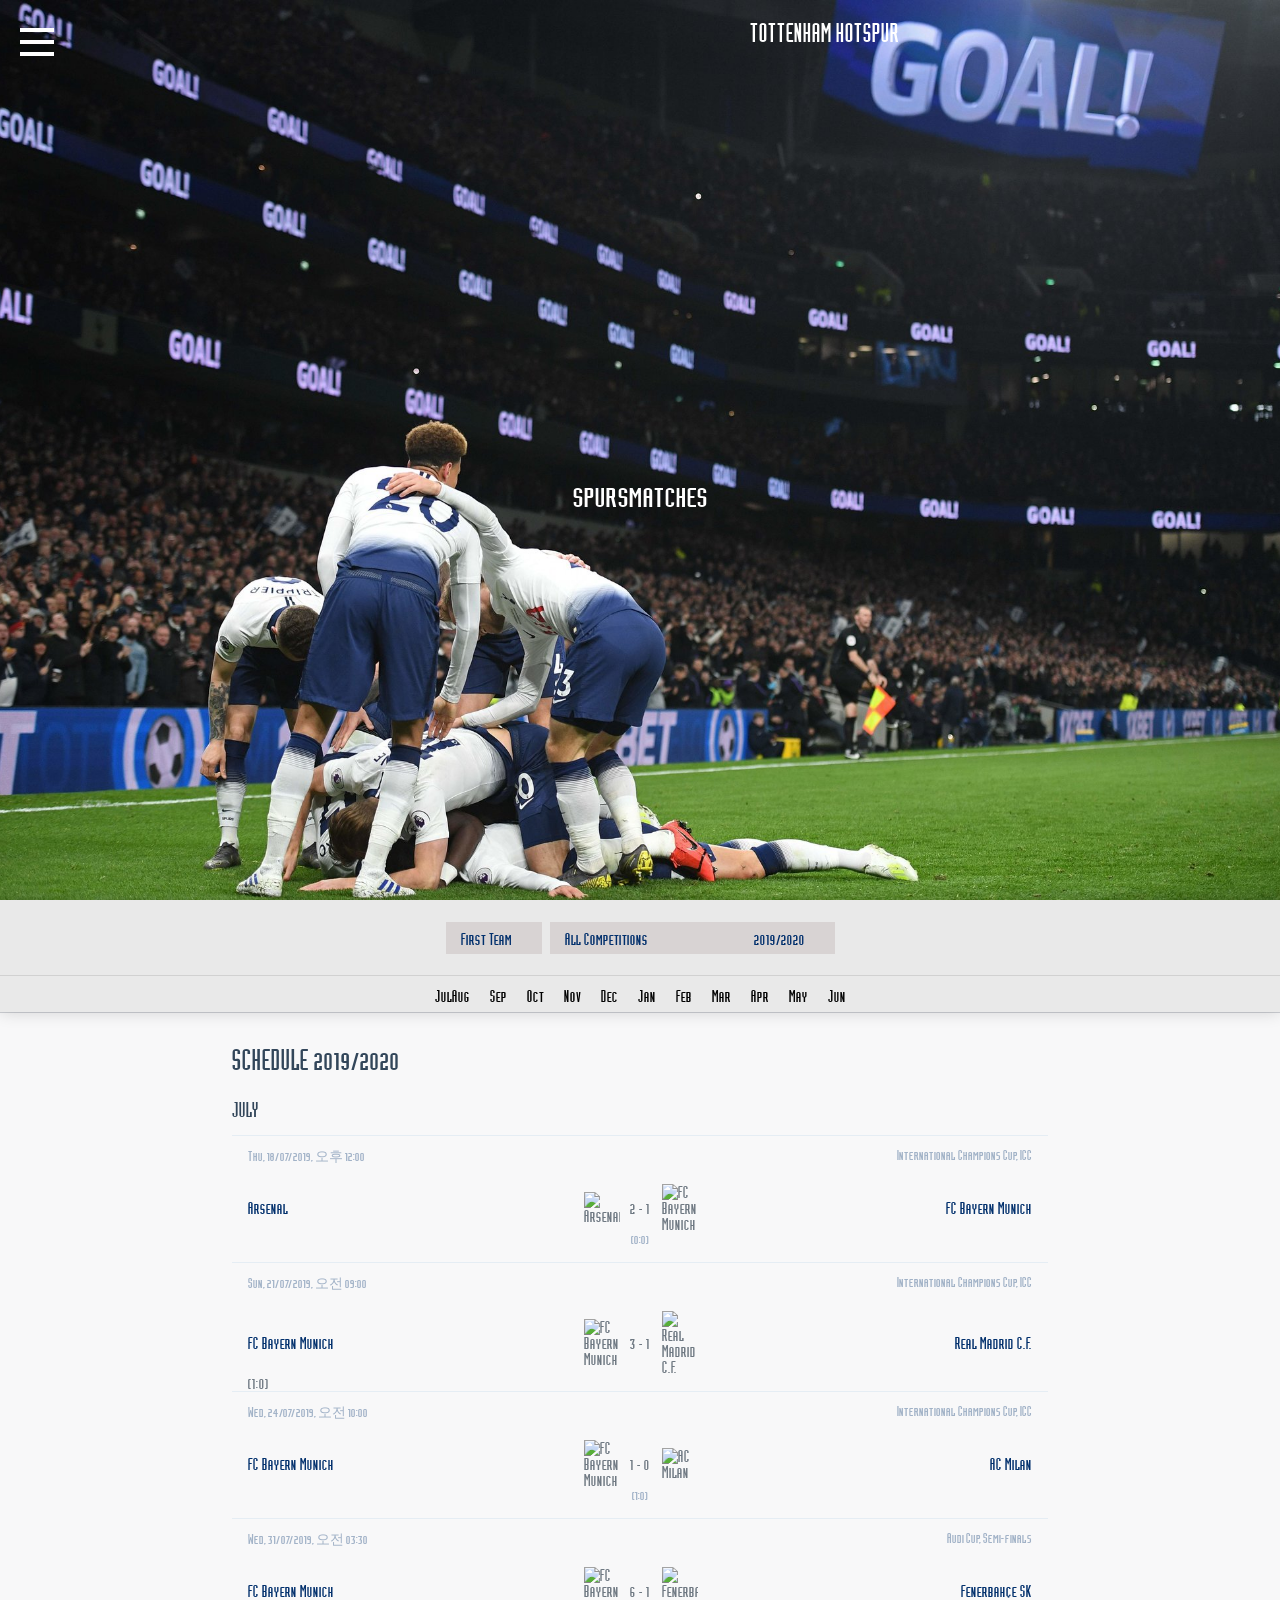
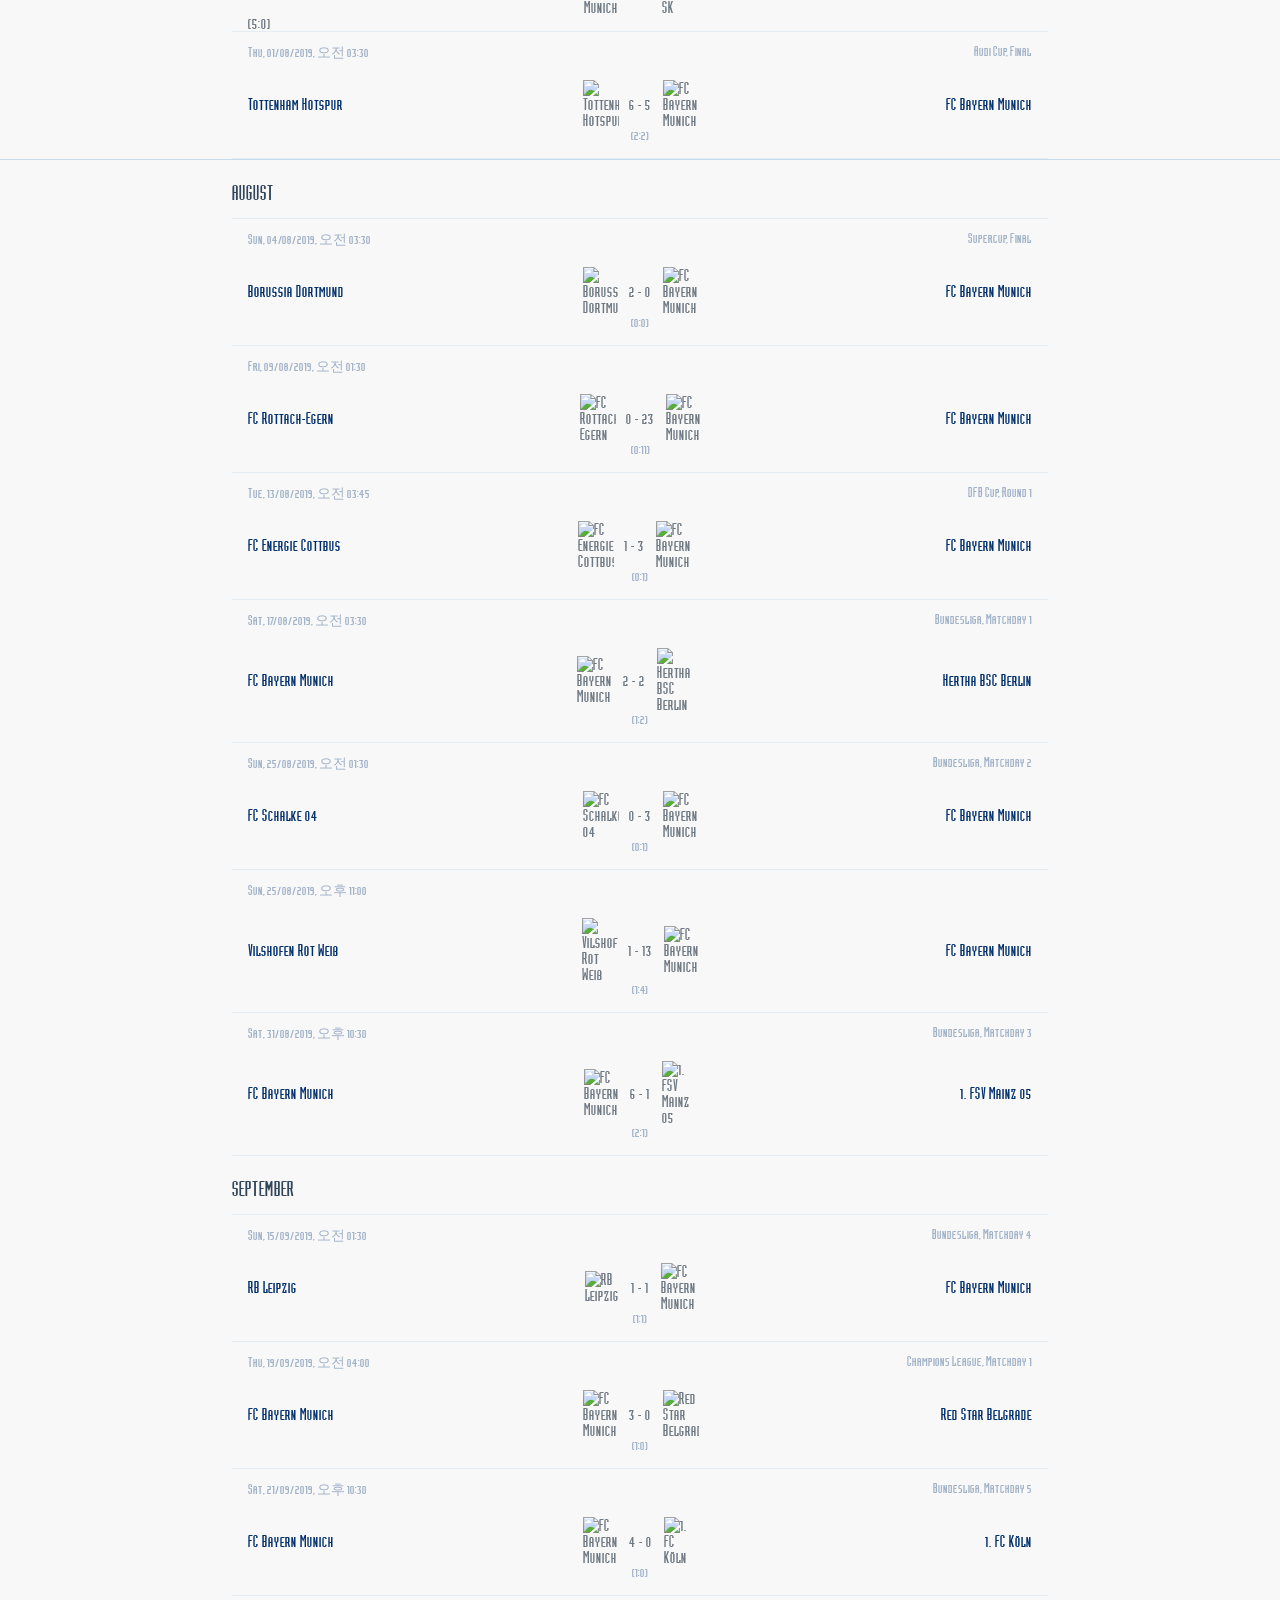
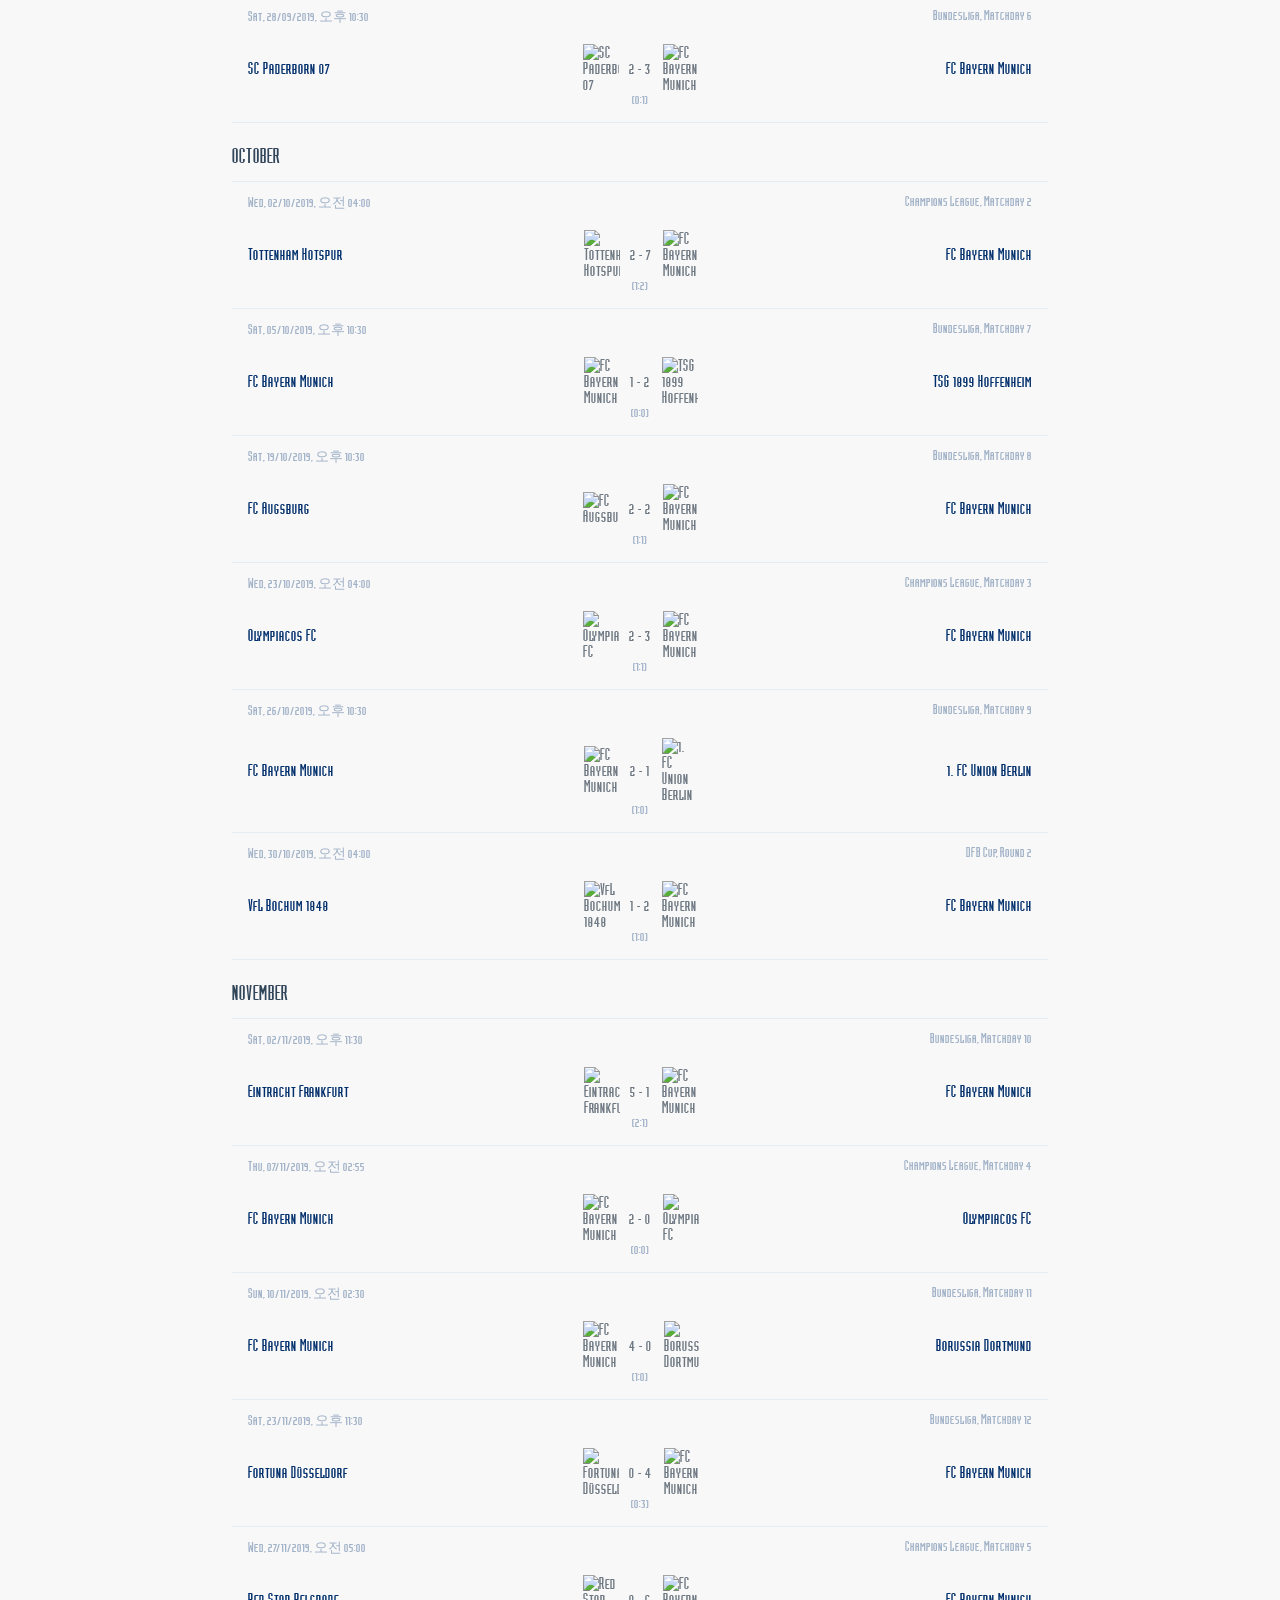
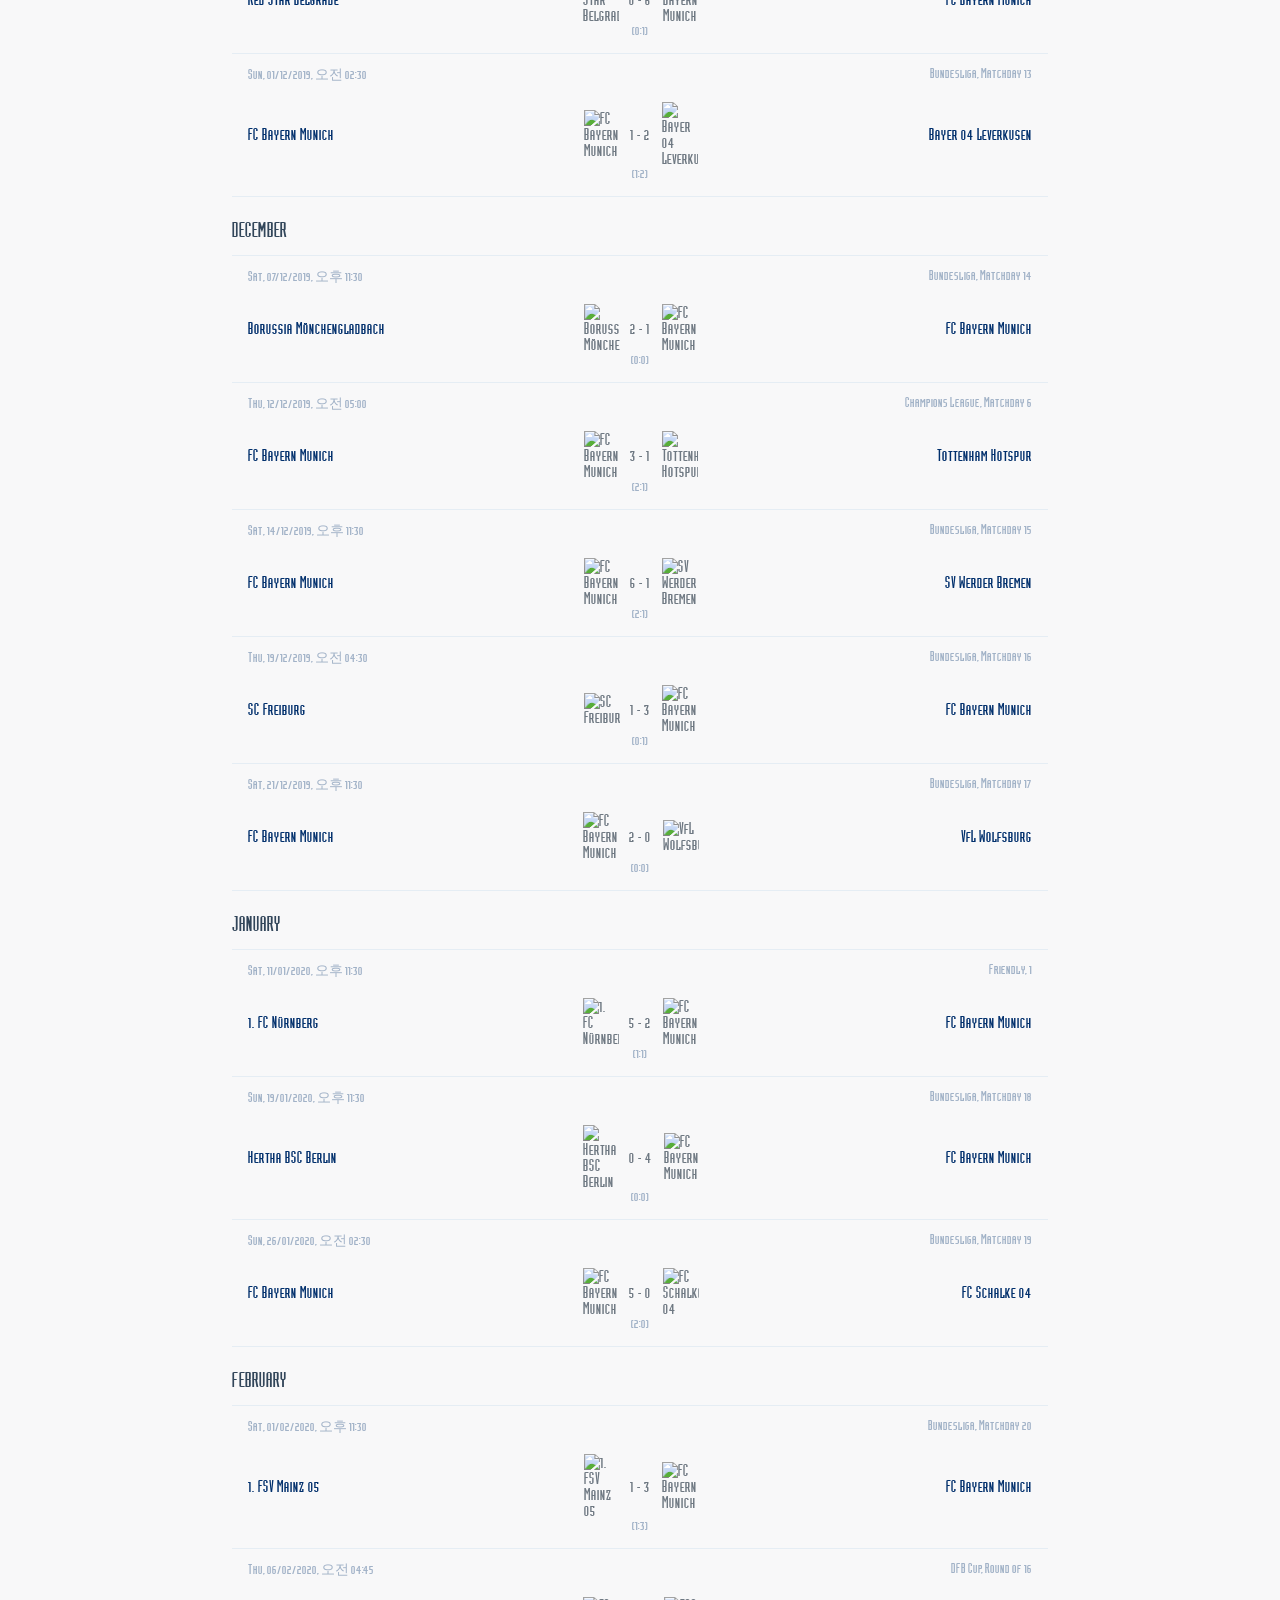
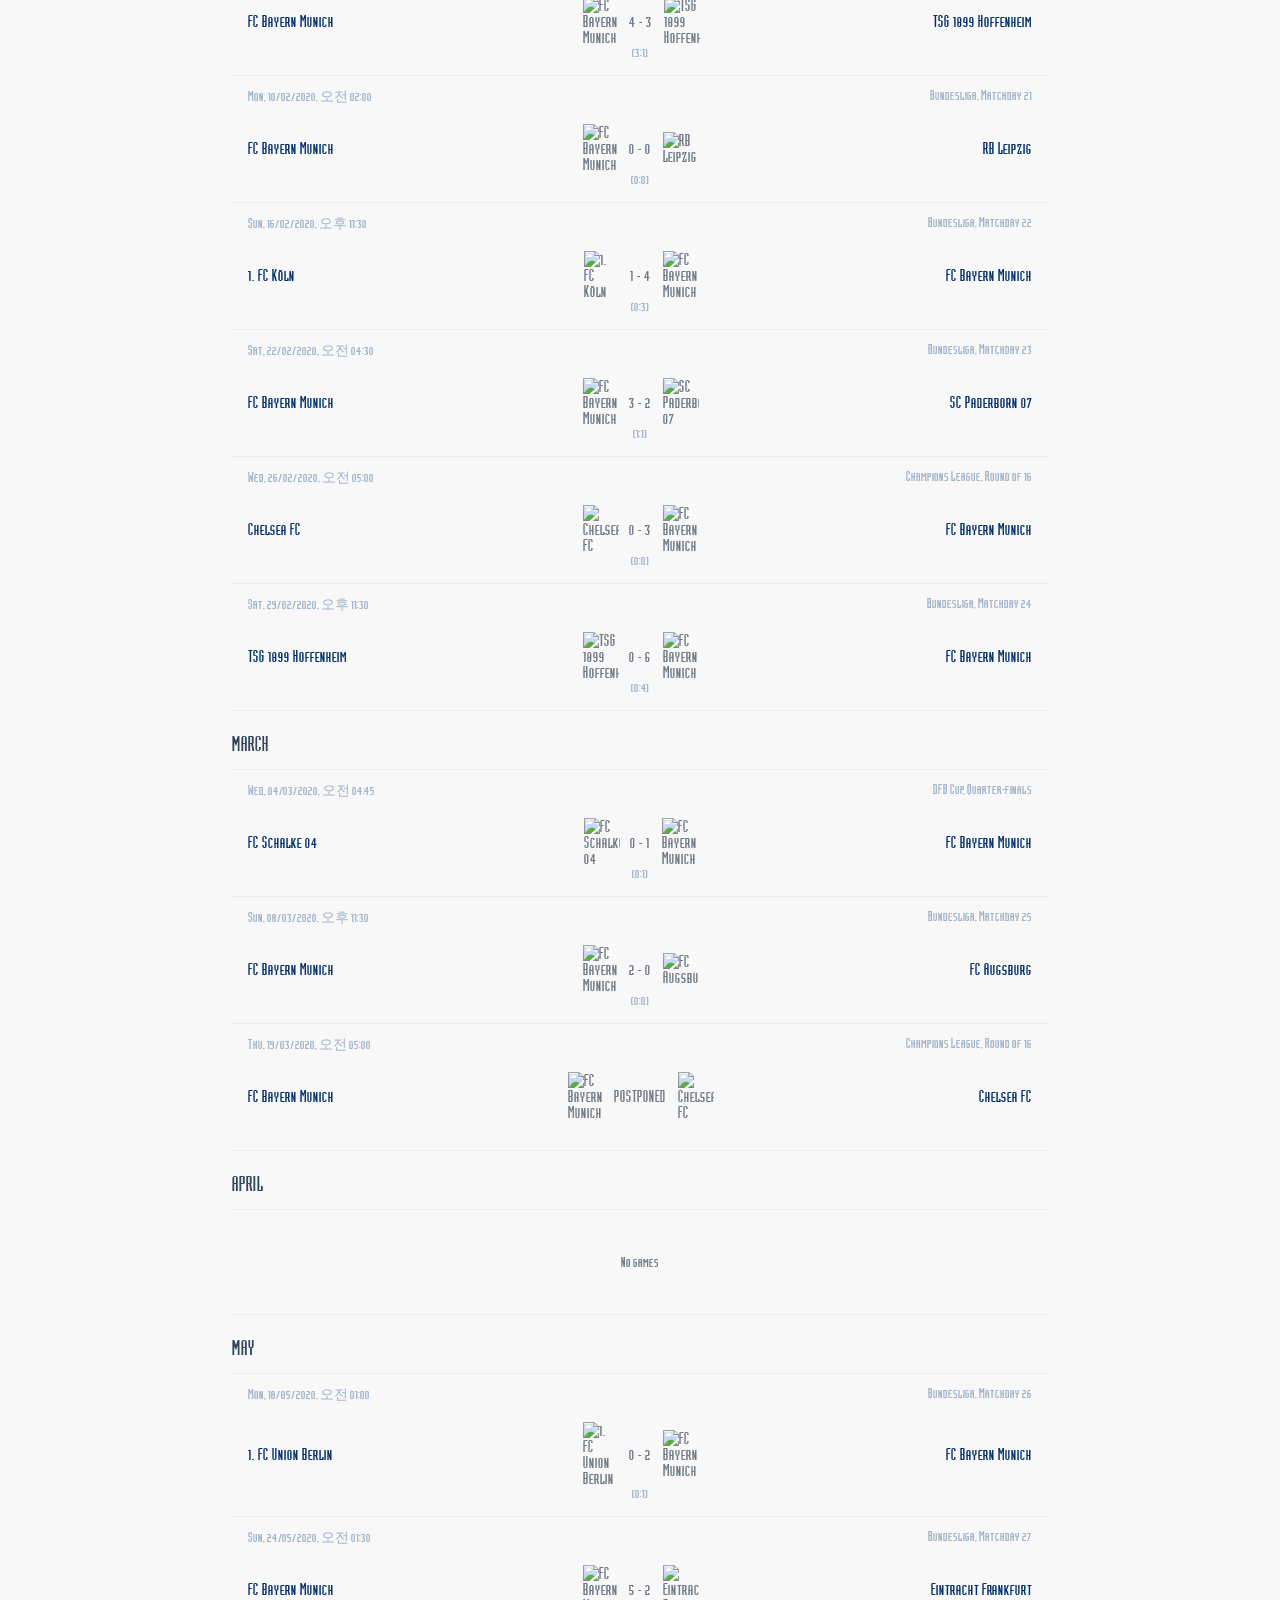
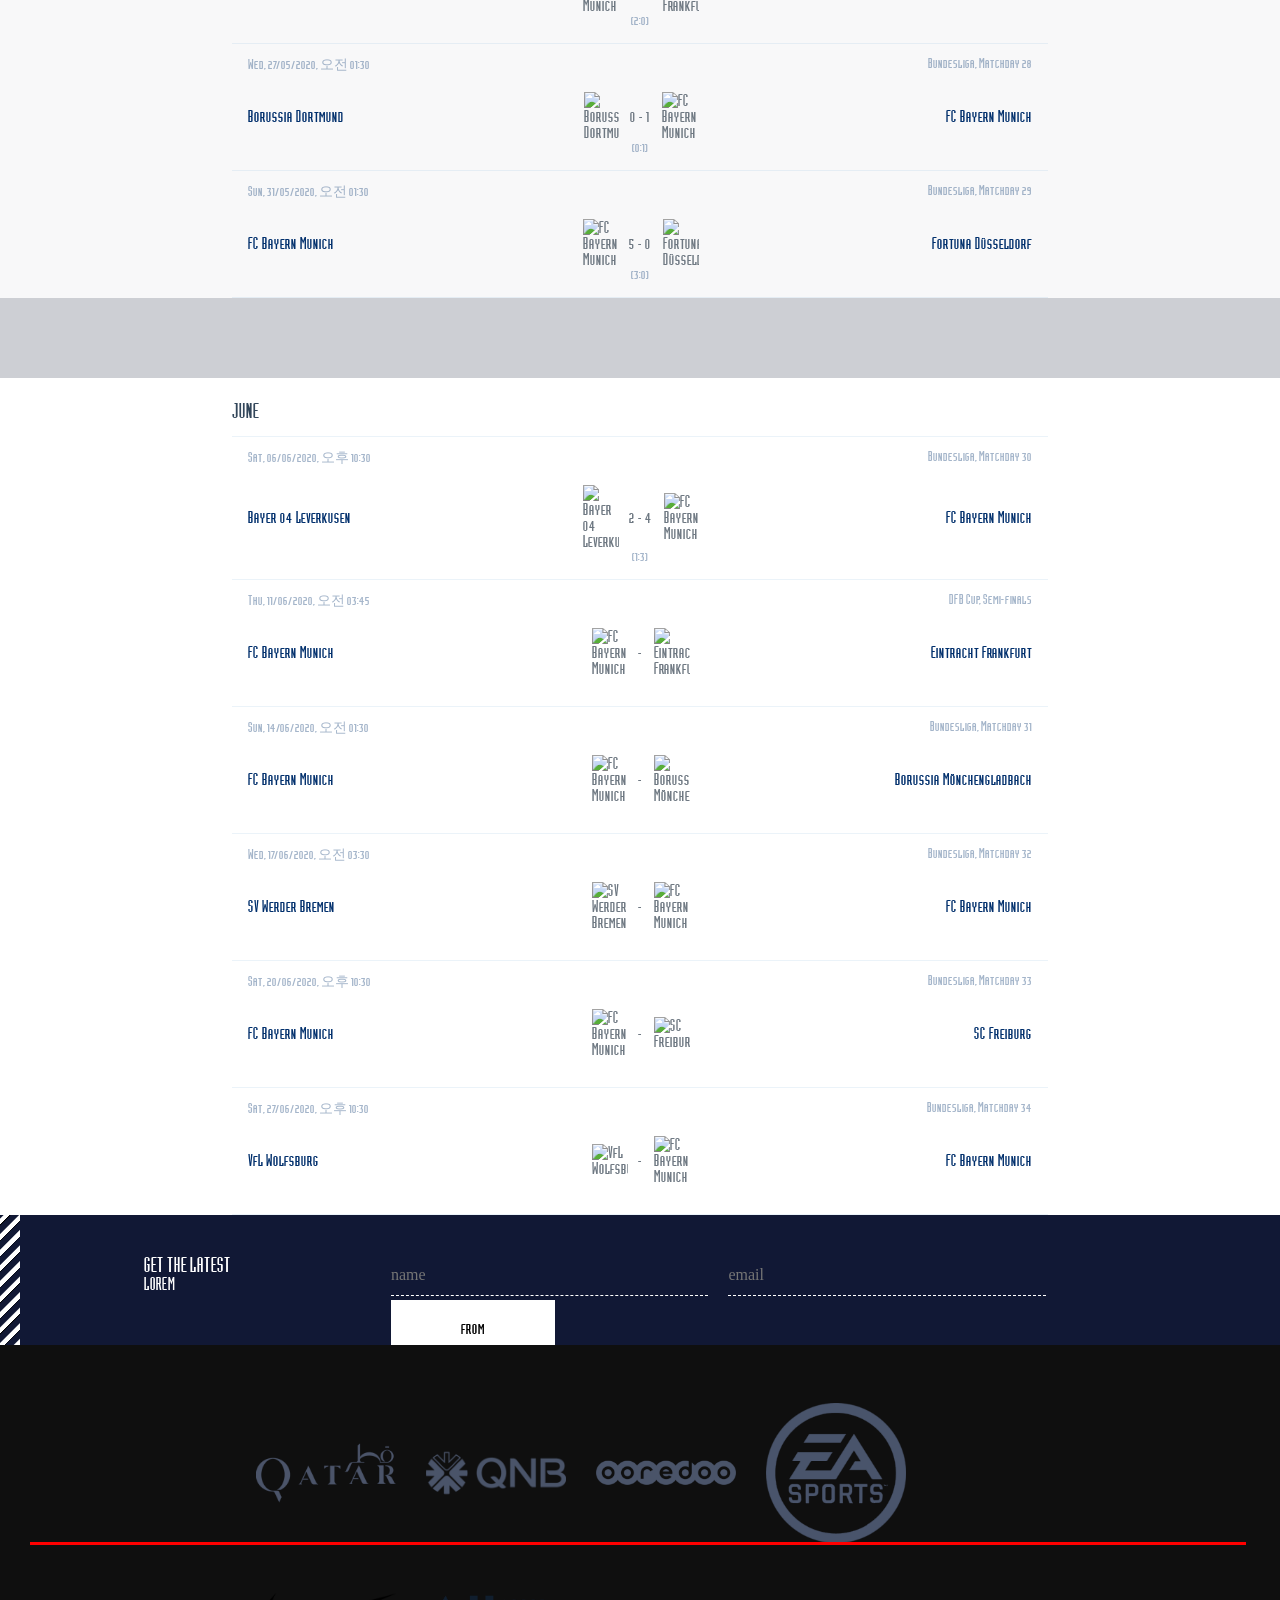
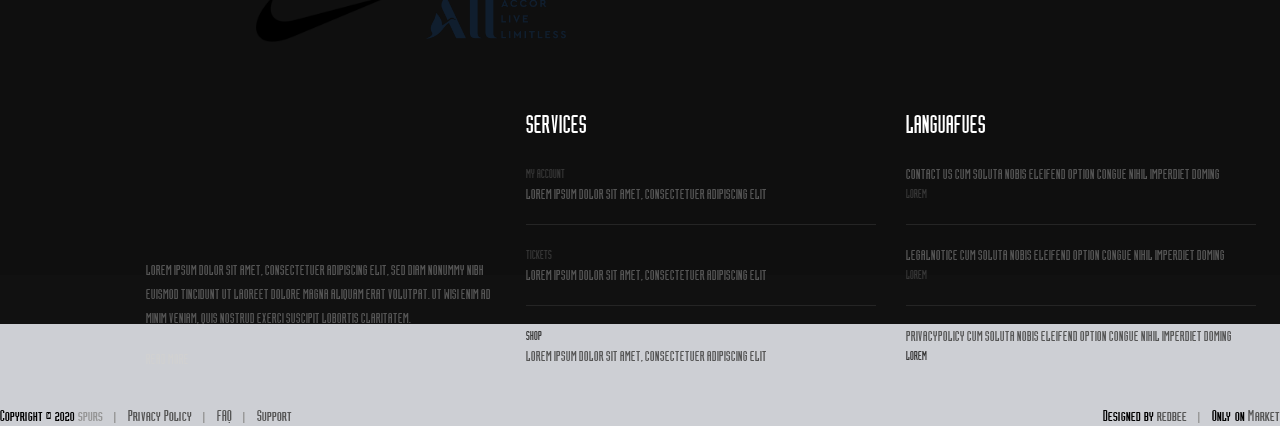
==== commit 1a853cdc: "a" ====
--- a/0608mach.html
+++ b/0608mach.html
@@ -79,27 +79,11 @@
                         
                                                 </div>
                                             </div>
-                                            <div class="navigation-button">
-                                                <button class="top-button">
-                                                </button>
-                                            </div>
                                             <div class="fcbm-row hide-medium">
                                                 <div class="select-season">
                                                     <div class="fcbm-select">
-                                                        <select class="select_control">
-                                                            <option>2019/2020</option>
-                                                            <option></option>
-                                                            <option></option>
-                                                            <option></option>
-                                                            <option></option>
-                                                            <option></option>
-                                                            <option></option>
-                                                        </select>
-                                                    </div>
-                                                </div>
-                                                <div class="navigation-button">
-                                                    <button class="top-button">
-                                                    </button>
+
+                                                    </div>
                                                 </div>
                                             </div>
                                         </div>
--- a/common/basic.css
+++ b/common/basic.css
@@ -5,14 +5,36 @@
     font-style: normal;
 }
 
-html,body,header,footer,ul,li,p,span,b,
-strong,ins,sub,sup,h1,h2,h3,h4,h5,h6,a,button,input,form,
-ul,section,
-li{
+html,
+body,
+header,
+footer,
+ul,
+li,
+p,
+span,
+b,
+strong,
+ins,
+sub,
+sup,
+h1,
+h2,
+h3,
+h4,
+h5,
+h6,
+a,
+button,
+input,
+form,
+ul,
+section,
+li {
     margin: 0;
     padding: 0;
     border: 0;
-    
+
 }
 
 a,
@@ -45,7 +67,7 @@
     background: black;
     -ms-overflow-style: none;
     /* IE and Edge */
-/*    scrollbar-width: none;*/
+    /*    scrollbar-width: none;*/
     /* Firefox */
 }
 
@@ -69,23 +91,33 @@
 .logo.opened {
     opacity: 1;
 }
+
 .head {
-    width: 1500px; height: 57px;
+    width: 1500px;
+    height: 57px;
     margin: 0 auto;
     z-index: 999;
     position: fixed;
-    top: 0; left: 0; right: 0;
+    top: 0;
+    left: 0;
+    right: 0;
     opacity: 1;
     font-size: 17px;
     transition: top 0.5s ease-in-out, opacity 0.6s ease;
 }
-.header-up {opacity: 0; top: -100px;}
-.header-down{
+
+.header-up {
+    opacity: 0;
+    top: -100px;
+}
+
+.header-down {
     opacity: 1;
     top: 0;
-    
-}
-.head > h2{
+
+}
+
+.head > h2 {
     width: 100%;
     height: 57px;
     position: absolute;
@@ -96,15 +128,16 @@
     text-transform: uppercase;
     transition: top 0.5s ease-in-out, opacity 0.6s ease;
 }
+
 .nav {
     text-transform: uppercase;
     font-size: 30px;
     display: block;
     width: 25.1vw;
     height: 100vh;
-    background: rgba(0,0,0,.7);
+    background: rgba(0, 0, 0, .7);
     position: absolute;
-    left: -70%;
+    left: -100%;
     transition: left 0.7s ease-in-out;
 }
 
@@ -123,13 +156,15 @@
     display: block;
     width: 55vw;
     margin-bottom: 5vh;
-    
-    
-}
-.nav > ul li a{
-    width: 100%;
-color: #fff;
-}
+
+
+}
+
+.nav > ul li a {
+    width: 100%;
+    color: #fff;
+}
+
 .nav > ul > li a:hover {
     color: #e37171;
     transition: all .5s;
@@ -147,6 +182,7 @@
 .nav > ul > li a:hover:after {
     width: 10%;
 }
+
 .nav > ul li span + span {
     display: block;
     color: #aaa;
@@ -193,15 +229,17 @@
     transform: rotate(-135deg) translate(-3px, -3px);
     -webkit-transform: rotate(-135deg) translate(-3px, -3px);
 }
-        .media-menu {
+
+.media-menu {
     margin: -15vh 6vh;
-            color: #fff;
-        }
-
-        .media-menu ul li {
-            display: inline-block;
-            padding-right: 10px;
-        }
+    color: #fff;
+}
+
+.media-menu ul li {
+    display: inline-block;
+    padding-right: 10px;
+}
+
 /* 헤더 HEADER 끝//  */
 /*     gotop*/
 .gototop {
@@ -288,23 +326,24 @@
 
 .col .-intro {
     float: left;
-    margin: 2.5em 9em;
+    margin: 2.5em 19em;
     text-transform: uppercase;
 }
 
 .col .-intro .-title {
-    font-size: 20px;
+    font-size: 30px;
     color: #fff
 }
 
 .descript {
+    font-size: 25px;
     color: #fff;
 }
 
 .form {
     width: 60%;
     float: left;
-    margin: 2.5em 8em;
+    margin: 2.5em 4em;
 }
 
 .field {
@@ -353,20 +392,20 @@
 
 .focontainer {
     height: 200px;
-                background: #0f0f0f;
-    padding: 1em 27em;
+    background: #0f0f0f;
+    padding: 2em 47em;
     box-sizing: border-box;
     position: relative;
 }
 
 .focontainer:after {
     content: "";
-    width: 1800px;
+    width: 95%;
     height: 3px;
     background: red;
     position: absolute;
     bottom: 0;
-    left: 30px;
+    left: 55px;
 }
 
 .focontainer ul li {
@@ -399,12 +438,12 @@
     padding: 2em 10em;
     height: 330px;
     text-transform: uppercase;
-     background: #0f0f0f;
+    background: #0f0f0f;
 }
 
 .col-one-forth {
-    width: 350px;
-    margin-right: 30px;
+    width: 408px;
+    margin-right: 92px;
     float: left;
 }
 
@@ -506,12 +545,12 @@
     width: 100%;
 
 }
-
-.container {
+.topcontainer {
     width: 1920px;
     margin: 0 auto;
-}
-
+    float: left;
+    padding: 0px 130px;
+}
 .footer_bottom p {
     line-height: 20px;
 }
@@ -540,60 +579,178 @@
 .footer_bottom p .devider {
     margin: 0 8px;
 }
-@media screen and (max-width:500px){
-        .col .-intro {
-    margin: 3em 3em;
+
+@media screen and (max-width:1920px) {
+    .col .-intro {
+        float: left;
+        margin: 2.5em 9em;
+        text-transform: uppercase;
+    }
+
+    .col .-intro .-title {
+        font-size: 20px;
+    }
+
+    .descript {
+        font-size: 17px;
+    }
+
+    .form {
+        margin: 2.5em 8em;
+    }
+
+    .focontainer {
+        padding: 1em 27em;
+    }
+
+    .focontainer:after {
+        content: "";
+        width: 95%;
+        height: 3px;
+        background: red;
+        position: absolute;
+        bottom: 0;
+        left: 30px;
+    }
+
+    .col-one-forth {
+        width: 350px;
+        margin-right: 30px;
+
+    }
+    .topcontainer {
+    float: left;
+}
+}
+@media screen and (max-width:1700px){
+    .form {
+    margin: 2.5em 1em;
+        width: 62%;
+}
+    .focontainer {
+    padding: 1em 16em;
+}
+    .footer_top {
+    padding: 2em 1em;
+    }
+}
+@media screen and (max-width:1100px){
+    .form {
+    margin: 1.5em 0em;
+    width: 58%;
 }
     .field {
-    margin-right: 30px;
-    width: 65%;
-}
-    .form{
+    float: left;
+    width: 28%;
+}
+    .focontainer {
+    padding: 1em 16em;
+}
+    .topcontainer {
+     padding:0px; 
+}
+    .col-one-forth:last-child {
+    display: none;
+}
+        .focontainer:after {
+        bottom: -120px;
+        left: 30px;
+    }
+}
+@media screen and (max-width:768px){
+    .col .-intro {
+    margin: 2.5em 3em;
+}
+    .btn00 {
+    padding: 20px 48px;
+}
+    .focontainer {
+    padding: 1em 7em;
+}
+    .col-one-forth {
+    width: 100%;
+     margin-right:0px; 
+       
+    }
+    .footer_top .footer_list li {
+    border:none;
+}
+}
+@media screen and (max-width:500px) {
+    .nav {
+    width: 65.1vw;
+    }
+    .nav-btn.close {
+    left: calc(66vw - 56px);
+}
+    .col .-intro {
+        margin: 3em 3em;
+    }
+
+    .field {
+        margin-right: 30px;
+        width: 65%;
+    }
+
+    .form {
         margin: 0;
         line-height: 3.4;
-    }
+        width: 62%;
+    }
+
     .-btnbutton {
-    line-height:1.5;
-}
+        line-height: 1.5;
+    }
+
     .btn00 {
-    padding: 44px 25px;
-    }
+        padding: 44px 25px;
+    }
+
     .focontainer {
-    padding: 0;
-}
+        padding: 0;
+    }
+
     .focontainer ul li {
-    margin: 10px 32px;
-     line-height:5; 
-}
-    .clearfix{
+        margin: 10px 32px;
+        line-height: 5;
+    }
+
+    .clearfix {
         float: left;
         padding: 19px 22px;
     }
+
     .focontainer:after {
-    bottom: -212px;
-    left: 1px;
-        width:99%;
-}
+        bottom: -212px;
+        left: 1px;
+        width: 99%;
+    }
+
     .footer_top {
-     padding: 0; 
-}
+        padding: 0;
+    }
+
     .col-one-forth {
-    width: 100%;
-     margin:0px; 
-    float: left;
-}
+        width: 100%;
+        margin: 0px;
+        float: left;
+    }
+
     .col-one-forth:first-child {
-display: none;
-}
+        display: none;
+    }
+
     .footer_bottom .designer {
-     float: left; 
-}
+        float: left;
+    }
+
     .footer_top .dribble li {
-     width: 100px; 
-    float: left;
-    margin: 0 10px 10px 0;
-}
-    .footer_top  li{
+        width: 100px;
+        float: left;
+        margin: 0 10px 10px 0;
+    }
+
+    .footer_top li {
         width: 20%;
     }
-}+}
--- a/css/mach.css
+++ b/css/mach.css
@@ -31,7 +31,7 @@
 a {
     text-decoration: none;
 }
-article, aside, details, figcaption, figure, footer, header, hgroup, menu, nav, section {
+article, aside, details, figcaption, figure, header, hgroup, menu, nav, section {
     display: block;
 }
 .hero {
@@ -189,6 +189,8 @@
 .toggle_list-item {
     padding-bottom: 6px;
     border-bottom: 2px solid transparent;
+    float: left;
+    
 }
 .toggle_list-item:not(:last-child) {
     margin-right: 20px;
@@ -349,10 +351,8 @@
     border-bottom: 1px solid rgba(0,102,178,.08);
 }
 .navigate-container-stick {
-    background-image: linear-gradient(to right,#18286d,#111835);
     position: -webkit-sticky;
     position: sticky;
-    top: var(--header-offset-top,0);
     z-index: 1;
 }
 
